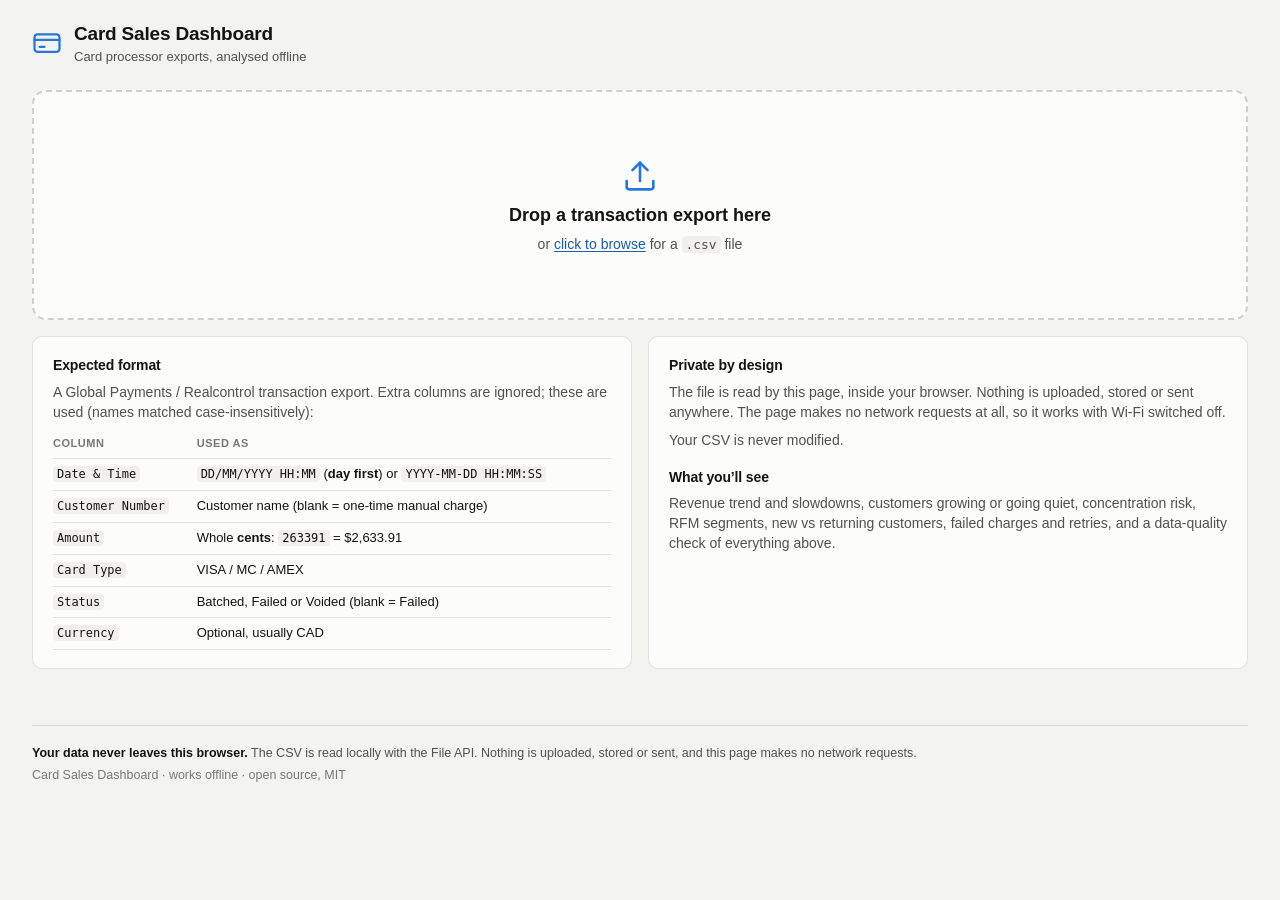
==== dashboard.html @ ac291d05 "Let manual charges join a customer group by cardholder Charges keyed in with no customer name all we" ====
<!doctype html>
<html lang="en">
<head>
<meta charset="utf-8">
<meta name="viewport" content="width=1280">
<meta http-equiv="Content-Security-Policy" content="default-src 'none'; script-src 'unsafe-inline'; style-src 'unsafe-inline'; img-src data: blob:; font-src 'none'; connect-src 'none'; media-src 'none'; object-src 'none'; frame-src 'none'; worker-src 'none'; base-uri 'none'; form-action 'none'">
<title>Card Sales Dashboard</title>
<meta name="description" content="Offline credit card sales dashboard. Drop a transaction export CSV to analyse it locally in your browser.">
<style>
/* styles.css — every colour is a custom property on :root (one place to change).
 * Light by default; dark via prefers-color-scheme; data-theme="light|dark" wins
 * either way (the dashboard forces light while printing). */

:root {
  color-scheme: light;
  --bg: #f3f3f0;
  --surface: #fcfcfb;
  --surface-2: #f1f0ec;
  --text: #141413;
  --text-2: #52514e;
  --muted: #7a7873;
  --border: rgba(11, 11, 11, 0.10);
  --border-strong: rgba(11, 11, 11, 0.18);
  --grid: #e6e5df;
  --axis: #c3c2b7;

  --accent: #2a78d6;          /* the one neutral data colour */
  --accent-soft: #b7d3f6;     /* de-emphasis / partial periods */
  --accent-ink: #1c5cab;
  --series-2: #eb6834;
  --series-3: #1baf7a;
  --series-4: #eda100;
  --neutral-mark: #a8a7a0;    /* aggregate / reference marks */

  --good: #0ca30c;  --good-deep: #0a6e0a;  --good-text: #006300;  --good-bg: #e5f3e5;
  --bad: #d03b3b;   --bad-deep: #a32424;   --bad-text: #b02a2a;   --bad-bg: #fbe9e9;
  --warn: #fab219;  --warn-text: #7d5200;  --warn-bg: #fdf3dc;
  --seg-1: #104281; --seg-2: #2a78d6; --seg-3: #6da7ec; --seg-4: #b7d3f6;

  --radius: 10px;
  --gap: 16px;
  --font: -apple-system, BlinkMacSystemFont, "Segoe UI", Roboto, "Helvetica Neue", Arial, sans-serif;
  --mono: ui-monospace, SFMono-Regular, Menlo, Consolas, monospace;
}

@media (prefers-color-scheme: dark) {
  :root:not([data-theme="light"]) {
    color-scheme: dark;
    --bg: #0f0f0e;
    --surface: #1a1a19;
    --surface-2: #232321;
    --text: #f0efec;
    --text-2: #c3c2b7;
    --muted: #96948d;
    --border: rgba(255, 255, 255, 0.10);
    --border-strong: rgba(255, 255, 255, 0.18);
    --grid: #2c2c2a;
    --axis: #45453f;
    --accent: #3987e5;
    --accent-soft: #23466f;
    --accent-ink: #86b6ef;
    --series-2: #d95926;
    --series-3: #199e70;
    --series-4: #c98500;
    --neutral-mark: #6b6a64;
    --good: #19b319;  --good-deep: #45d145;  --good-text: #4cc94c;  --good-bg: #16301a;
    --bad: #e05252;   --bad-deep: #ff7b7b;   --bad-text: #f08080;   --bad-bg: #3a1c1c;
    --warn: #fab219;  --warn-text: #f5c35a;  --warn-bg: #3a2e12;
    --seg-1: #86b6ef; --seg-2: #3987e5; --seg-3: #256abf; --seg-4: #184f95;
  }
}
:root[data-theme="dark"] {
  color-scheme: dark;
  --bg: #0f0f0e;
  --surface: #1a1a19;
  --surface-2: #232321;
  --text: #f0efec;
  --text-2: #c3c2b7;
  --muted: #96948d;
  --border: rgba(255, 255, 255, 0.10);
  --border-strong: rgba(255, 255, 255, 0.18);
  --grid: #2c2c2a;
  --axis: #45453f;
  --accent: #3987e5;
  --accent-soft: #23466f;
  --accent-ink: #86b6ef;
  --series-2: #d95926;
  --series-3: #199e70;
  --series-4: #c98500;
  --neutral-mark: #6b6a64;
  --good: #19b319;  --good-deep: #45d145;  --good-text: #4cc94c;  --good-bg: #16301a;
  --bad: #e05252;   --bad-deep: #ff7b7b;   --bad-text: #f08080;   --bad-bg: #3a1c1c;
  --warn: #fab219;  --warn-text: #f5c35a;  --warn-bg: #3a2e12;
  --seg-1: #86b6ef; --seg-2: #3987e5; --seg-3: #256abf; --seg-4: #184f95;
}

/* --- Base ------------------------------------------------------------------ */
*, *::before, *::after { box-sizing: border-box; }
html { -webkit-text-size-adjust: 100%; }
body {
  margin: 0;
  background: var(--bg);
  color: var(--text);
  font: 14px/1.45 var(--font);
  font-variant-numeric: tabular-nums;
}
h1, h2, h3 { margin: 0; font-weight: 600; letter-spacing: -0.01em; }
p { margin: 0; }
code { font-family: var(--mono); font-size: 0.92em; background: var(--surface-2); padding: 1px 4px; border-radius: 4px; }
[hidden] { display: none !important; }
button, input, select { font: inherit; color: inherit; }
:focus-visible { outline: 2px solid var(--accent); outline-offset: 2px; }

/* Desktop only: the layout never collapses. Below ~1240px wide the page
 * scrolls sideways instead; wide monitors get more room for the charts. */
#app { min-width: 1240px; max-width: 1760px; margin: 0 auto; padding: 0 32px 32px; }

/* --- Top bar ----------------------------------------------------------------- */
.topbar {
  display: flex; align-items: center; justify-content: space-between; gap: 16px; flex-wrap: wrap;
  padding: 20px 0 16px;
}
.brand { display: flex; align-items: center; gap: 12px; }
.brand-mark { width: 30px; height: 30px; fill: none; stroke: var(--accent); stroke-width: 1.8; stroke-linecap: round; }
.brand h1 { font-size: 19px; }
.brand-sub { color: var(--text-2); font-size: 13px; }
.file-meta { display: flex; align-items: center; gap: 18px; flex-wrap: wrap; }
.file-meta dl { display: flex; gap: 18px; margin: 0; flex-wrap: wrap; }
.file-meta dt { font-size: 11px; text-transform: uppercase; letter-spacing: 0.06em; color: var(--muted); }
.file-meta dd { margin: 0; font-weight: 600; font-size: 13px; max-width: 280px; overflow: hidden; text-overflow: ellipsis; white-space: nowrap; }

.btn {
  appearance: none; border: 1px solid var(--border-strong); background: var(--surface);
  border-radius: 8px; padding: 7px 12px; font-size: 13px; font-weight: 500; cursor: pointer; white-space: nowrap;
}
.btn:hover { background: var(--surface-2); }
.btn.small { padding: 4px 9px; font-size: 12px; }
.btn[aria-pressed="true"] { background: var(--surface-2); border-color: var(--accent); }

/* --- Intro / empty state ----------------------------------------------------- */
.intro { padding: 8px 0 32px; }
.dropzone {
  display: flex; flex-direction: column; align-items: center; justify-content: center; gap: 6px;
  min-height: 230px; border: 2px dashed var(--border-strong); border-radius: 14px;
  background: var(--surface); cursor: pointer; text-align: center; padding: 24px;
  transition: border-color .15s, background .15s;
}
.dropzone:hover, .dropzone:focus-visible, .dropzone.over { border-color: var(--accent); background: var(--surface-2); }
.dropzone input { position: absolute; width: 1px; height: 1px; opacity: 0; pointer-events: none; }
.drop-icon { width: 40px; height: 40px; fill: none; stroke: var(--accent); stroke-width: 1.6; stroke-linecap: round; stroke-linejoin: round; }
.drop-title { font-size: 18px; font-weight: 600; }
.drop-sub { color: var(--text-2); }
.link { color: var(--accent-ink); text-decoration: underline; text-underline-offset: 2px; }
.intro-grid { display: grid; grid-template-columns: 1fr 1fr; gap: var(--gap); margin-top: var(--gap); }
.intro-card { background: var(--surface); border: 1px solid var(--border); border-radius: var(--radius); padding: 18px 20px; }
.intro-card h3 { font-size: 14px; margin: 0 0 6px; }
.intro-card h3:not(:first-child) { margin-top: 16px; }
.intro-card p { color: var(--text-2); margin-bottom: 8px; }
.format-table { width: 100%; border-collapse: collapse; font-size: 13px; }
.format-table th, .format-table td { text-align: left; padding: 6px 8px 6px 0; border-bottom: 1px solid var(--border); vertical-align: top; }
.format-table th { font-size: 11px; text-transform: uppercase; letter-spacing: .05em; color: var(--muted); font-weight: 600; }

.error-card {
  background: var(--bad-bg); border: 1px solid var(--bad); border-left-width: 4px; border-radius: var(--radius);
  padding: 14px 18px; margin-bottom: var(--gap);
}
.error-card h2 { font-size: 15px; color: var(--bad-text); margin-bottom: 4px; }
.error-card h2::before { content: "✕  "; }
.error-msg { font-weight: 600; }
.error-detail { color: var(--text-2); margin-top: 4px; word-break: break-word; }
.error-hint { color: var(--text-2); margin-top: 6px; font-size: 13px; }

.drop-overlay {
  position: fixed; inset: 0; z-index: 50; display: flex; align-items: center; justify-content: center;
  background: color-mix(in srgb, var(--bg) 82%, transparent); backdrop-filter: blur(2px);
}
.drop-overlay > div { border: 2px dashed var(--accent); border-radius: 16px; padding: 48px 64px; font-size: 20px; font-weight: 600; background: var(--surface); }

/* --- Filters ------------------------------------------------------------------- */
.filters {
  position: sticky; top: 0; z-index: 10;
  display: flex; align-items: flex-end; gap: 12px; flex-wrap: wrap;
  padding: 10px 14px; margin: 0 -14px 14px; background: color-mix(in srgb, var(--bg) 92%, transparent);
  backdrop-filter: blur(6px); border-bottom: 1px solid var(--border);
}
.field { display: flex; flex-direction: column; gap: 3px; }
.field label { font-size: 11px; text-transform: uppercase; letter-spacing: .06em; color: var(--muted); font-weight: 600; }
.field select, .field input, .inline-field input {
  border: 1px solid var(--border-strong); background: var(--surface); border-radius: 7px; padding: 6px 8px; font-size: 13px; min-height: 32px;
}
.filters-spacer { flex: 1; }
.print-summary { display: none; }

.notices:empty { display: none; }
.notices { display: grid; gap: 8px; margin-bottom: 14px; }
.notice { display: flex; gap: 10px; align-items: flex-start; padding: 9px 14px; border-radius: 8px; font-size: 13px; border: 1px solid var(--border); background: var(--surface); }
.notice .ico { font-weight: 700; flex: none; }
.notice.warn { background: var(--warn-bg); border-color: color-mix(in srgb, var(--warn) 60%, transparent); }
.notice.warn .ico { color: var(--warn-text); }
.notice.info .ico { color: var(--accent-ink); }

/* --- KPI tiles -------------------------------------------------------------------- */
.kpis { display: grid; grid-template-columns: repeat(4, minmax(0, 1fr)); gap: 12px; margin-bottom: 36px; }
.kpi { background: var(--surface); border: 1px solid var(--border); border-radius: var(--radius); padding: 14px 16px 12px; display: flex; flex-direction: column; gap: 2px; min-width: 0; }
.kpi-label { font-size: 12px; color: var(--text-2); font-weight: 500; }
.kpi-value { font-size: 26px; font-weight: 650; letter-spacing: -0.02em; line-height: 1.2; margin-top: 2px; font-variant-numeric: tabular-nums; }
.kpi.hero .kpi-value { font-size: 30px; }
.kpi-sub { font-size: 12px; color: var(--muted); min-height: 1.45em; white-space: nowrap; overflow: hidden; text-overflow: ellipsis; }
.kpi-delta { margin-top: 6px; font-size: 12px; display: flex; gap: 6px; align-items: baseline; flex-wrap: wrap; }
.kpi-delta .chg { font-weight: 650; padding: 1px 6px; border-radius: 5px; }
.kpi-delta .vs { color: var(--muted); }
.chg.good { color: var(--good-text); background: var(--good-bg); }
.chg.bad { color: var(--bad-text); background: var(--bad-bg); }
.chg.flat, .chg.na { color: var(--text-2); background: var(--surface-2); }

/* --- Sections & cards ---------------------------------------------------------------- */
.section { margin-bottom: 40px; }
.section-title { font-size: 17px; margin-bottom: 12px; display: flex; align-items: center; gap: 10px; }
.section-title::before { content: ""; width: 4px; height: 18px; border-radius: 2px; background: var(--accent); }
.grid { display: grid; grid-template-columns: repeat(2, minmax(0, 1fr)); gap: var(--gap); align-items: start; }
.span-2 { grid-column: 1 / -1; }
.grid > .card.fill { align-self: stretch; }
.stack { display: grid; gap: var(--gap); min-width: 0; }
.card { background: var(--surface); border: 1px solid var(--border); border-radius: var(--radius); padding: 14px 16px 12px; min-width: 0; }
.card-head { display: flex; justify-content: space-between; align-items: flex-start; gap: 12px; margin-bottom: 10px; flex-wrap: wrap; }
.card-head h3 { font-size: 14px; }
.card-sub { color: var(--text-2); font-size: 12.5px; margin-top: 1px; }
.caption { color: var(--text-2); font-size: 12.5px; margin-top: 8px; padding-top: 8px; border-top: 1px solid var(--border); }
.caption:empty { display: none; }
.caption strong { color: var(--text); font-weight: 600; }

.chart-box { position: relative; height: 300px; width: 100%; }
.chart-box.tall { height: 420px; }
.chart-box.short { height: 220px; }
.chart-box canvas { display: block; }
.chart-empty { display: flex; align-items: center; justify-content: center; height: 100%; color: var(--muted); text-align: center; padding: 16px; border: 1px dashed var(--border-strong); border-radius: 8px; font-size: 13px; }

.donut-row { display: grid; grid-template-columns: minmax(0, 1fr) minmax(0, 1fr); gap: 12px; align-items: center; }
.chart-box.donut { height: 230px; }
.donut-legend { display: grid; gap: 10px; }
.legend-row { display: grid; grid-template-columns: 12px 1fr auto; gap: 8px; align-items: center; font-size: 13px; }
.legend-row .sw { width: 12px; height: 12px; border-radius: 3px; }
.legend-row .val { font-weight: 600; text-align: right; }
.legend-row .pct { color: var(--text-2); font-size: 12px; grid-column: 2 / -1; margin-top: -6px; }

.callout { padding: 9px 12px; border-radius: 8px; background: var(--surface-2); font-size: 13px; margin-bottom: 10px; }
.callout.warn { background: var(--warn-bg); }
.callout .flag { font-weight: 700; color: var(--warn-text); }

.inline-field { display: flex; align-items: center; gap: 6px; font-size: 12.5px; color: var(--text-2); }
.inline-field input { width: 64px; }

.filtered-note { padding: 10px 14px; border-radius: 8px; background: var(--surface-2); color: var(--text-2); margin-bottom: 12px; font-size: 13px; }

/* --- Tables ------------------------------------------------------------------------------ */
.table-wrap { overflow-x: auto; }
.table-wrap.scroll { max-height: 420px; overflow-y: auto; }
.table-wrap.scroll.short { max-height: 260px; }
.table-wrap.scroll.mid { max-height: 340px; }
table.data { width: 100%; border-collapse: collapse; font-size: 13px; }
table.data th, table.data td { padding: 6px 10px; border-bottom: 1px solid var(--border); text-align: left; white-space: nowrap; }
table.data th { position: sticky; top: 0; background: var(--surface); font-size: 11px; text-transform: uppercase; letter-spacing: .05em; color: var(--muted); font-weight: 600; z-index: 1; }
table.data th.sortable { cursor: pointer; user-select: none; }
table.data th.sortable:hover { color: var(--text); }
table.data th .arrow { opacity: .8; margin-left: 3px; }
table.data td.num, table.data th.num { text-align: right; }
table.data td.name { white-space: normal; min-width: 140px; font-weight: 500; }
table.data tbody tr:hover { background: var(--surface-2); }
.empty-row { color: var(--muted); padding: 14px 4px; font-size: 13px; }
.empty-row.good::before { content: "✓ "; color: var(--good-text); font-weight: 700; }

.tag { display: inline-block; font-size: 11px; padding: 0 6px; border-radius: 4px; background: var(--surface-2); color: var(--text-2); font-weight: 500; margin-left: 6px; white-space: nowrap; }
.tag.agg { background: var(--warn-bg); color: var(--warn-text); }
.neg { color: var(--bad-text); font-weight: 600; }
.pos { color: var(--good-text); font-weight: 600; }
.seg-dot { display: inline-block; width: 9px; height: 9px; border-radius: 2px; margin-right: 6px; vertical-align: baseline; }

.chips { display: flex; gap: 6px; flex-wrap: wrap; }
.chip { border: 1px solid var(--border-strong); background: var(--surface); border-radius: 999px; padding: 3px 10px; font-size: 12px; cursor: pointer; }
.chip[aria-pressed="true"] { border-color: var(--accent); background: var(--surface-2); font-weight: 600; }

.stat-grid { display: grid; grid-template-columns: repeat(2, minmax(0, 1fr)); gap: 10px 16px; }
.stat-grid.wide { grid-template-columns: repeat(3, minmax(0, 1fr)); }
.stat .k { font-size: 12px; color: var(--text-2); }
.stat .v { font-size: 20px; font-weight: 650; }
.stat .s { font-size: 12px; color: var(--muted); }

/* --- Customer groups dialog ------------------------------------------------------------------------ */
.badge { display: inline-block; margin-left: 6px; padding: 0 6px; border-radius: 999px; font-size: 11px; font-weight: 700; background: var(--accent); color: #fff; }
.badge.warn { background: var(--warn); color: #0b0b0b; }
.btn.primary { background: var(--accent); border-color: var(--accent); color: #fff; }
.btn.primary:hover { background: var(--accent-ink); }
.btn.danger { color: var(--bad-text); }
.visually-hidden { position: absolute; width: 1px; height: 1px; opacity: 0; pointer-events: none; }
.dialog { width: min(1040px, 92vw); max-height: 88vh; padding: 0; border: 1px solid var(--border-strong); border-radius: 14px; background: var(--surface); color: var(--text); box-shadow: 0 24px 64px rgba(0, 0, 0, .35); }
.dialog[open] { display: flex; flex-direction: column; }
.dialog::backdrop { background: rgba(0, 0, 0, .5); }
.dialog-head { display: flex; justify-content: space-between; gap: 24px; align-items: flex-start; padding: 18px 22px 14px; border-bottom: 1px solid var(--border); }
.dialog-head h2 { font-size: 17px; margin-bottom: 4px; }
.dialog-head .card-sub { max-width: 760px; }
.dialog-body { overflow-y: auto; padding: 6px 22px 18px; display: grid; gap: 6px; }
.dialog-foot { display: flex; align-items: center; gap: 10px; padding: 12px 22px; border-top: 1px solid var(--border); flex-wrap: wrap; }
.dialog-note { color: var(--text-2); font-size: 12.5px; margin-left: auto; }
.grp-section h3 { font-size: 13px; text-transform: uppercase; letter-spacing: .05em; color: var(--muted); margin: 14px 0 8px; display: flex; align-items: center; gap: 10px; }
.grp-section h3 .btn { text-transform: none; letter-spacing: 0; }
.grp-card { border: 1px solid var(--border); border-radius: 10px; padding: 12px 14px; margin-bottom: 10px; background: var(--bg); }
.grp-card.suggested { border-color: color-mix(in srgb, var(--accent) 45%, transparent); }
.grp-row { display: flex; align-items: center; gap: 10px; flex-wrap: wrap; }
.grp-row input[type=text], .grp-row input[type=search] { border: 1px solid var(--border-strong); background: var(--surface); border-radius: 7px; padding: 6px 9px; font-size: 13px; min-width: 260px; font-weight: 600; }
.grp-row .spacer { flex: 1; }
.grp-members { display: grid; gap: 4px; margin: 10px 0 4px; }
.grp-member { display: grid; grid-template-columns: minmax(180px, 1.3fr) 110px minmax(150px, 1fr) minmax(140px, 1fr) 28px; gap: 10px; align-items: center; font-size: 12.5px; padding: 4px 6px; border-radius: 6px; }
.grp-member:hover { background: var(--surface-2); }
.grp-member .nm { font-weight: 600; }
.grp-member .num { text-align: right; }
.grp-member .mut { color: var(--text-2); }
.grp-member .x { border: 0; background: none; color: var(--muted); cursor: pointer; font-size: 15px; padding: 0; }
.grp-member .x:hover { color: var(--bad-text); }
.grp-reasons { margin: 6px 0 0; padding-left: 18px; color: var(--text-2); font-size: 12px; }
.grp-empty { color: var(--muted); font-size: 13px; padding: 2px 0 6px; }
.grp-pick { max-height: 300px; overflow-y: auto; border: 1px solid var(--border); border-radius: 10px; margin-top: 8px; }
.grp-pick label { display: grid; grid-template-columns: 22px minmax(200px, 1.4fr) 110px minmax(140px, 1fr) minmax(140px, 1fr); gap: 8px; align-items: center; padding: 5px 10px; font-size: 12.5px; border-bottom: 1px solid var(--border); cursor: pointer; }
.grp-pick label:hover { background: var(--surface-2); }
.grp-pick .num { text-align: right; }
.grp-pick .mut { color: var(--text-2); }
.tag.grp { background: color-mix(in srgb, var(--accent) 16%, transparent); color: var(--accent-ink); cursor: help; }

/* --- Data quality --------------------------------------------------------------------------- */
.dq { background: var(--surface); border: 1px solid var(--border); border-radius: var(--radius); padding: 0 16px; }
.dq summary { display: flex; align-items: center; gap: 14px; cursor: pointer; padding: 14px 0; list-style: none; flex-wrap: wrap; }
.dq summary::-webkit-details-marker { display: none; }
.dq summary .section-title { margin: 0; }
.dq summary::after { content: "Show ▾"; margin-left: auto; font-size: 12px; color: var(--text-2); }
.dq[open] summary::after { content: "Hide ▴"; }
.dq-summary { color: var(--text-2); font-size: 13px; }
.dq-body { padding: 4px 0 16px; display: grid; gap: 14px; }
.dq-table td:first-child { width: 36px; text-align: center; }
.dq-status { font-weight: 700; }
.dq-status.ok { color: var(--good-text); }
.dq-status.warn { color: var(--warn-text); }
.dq-status.info { color: var(--accent-ink); }
.dq h4 { margin: 6px 0 6px; font-size: 13px; }
.dq-note { color: var(--text-2); font-size: 12.5px; white-space: normal; }

/* --- Footer ------------------------------------------------------------------------------------ */
.footer { margin-top: 24px; padding: 18px 0 8px; border-top: 1px solid var(--border); color: var(--text-2); font-size: 12.5px; display: grid; gap: 4px; }
.footer strong { color: var(--text); }
.footer::before { content: "🔒"; display: none; }
.footer-meta { color: var(--muted); }

/* --- Wide desktop monitors ------------------------------------------------------------------------ */
@media (min-width: 1700px) {
  body:not(.printing) .kpis { grid-template-columns: repeat(8, minmax(0, 1fr)); }
  body:not(.printing) .kpi { padding: 12px 14px 10px; }
  body:not(.printing) .kpi-value, body:not(.printing) .kpi.hero .kpi-value { font-size: 24px; }
  body:not(.printing) .kpi-sub { white-space: normal; min-height: 2.9em; line-height: 1.45; }
  body:not(.printing) .chart-box { height: 320px; }
  body:not(.printing) .chart-box.tall { height: 460px; }
  body:not(.printing) .chart-box.short { height: 240px; }
  body:not(.printing) .chart-box.donut { height: 250px; }
}

/* --- Print ----------------------------------------------------------------------------------------
 * The app also toggles `.printing` + data-theme="light" around window.print()
 * so the canvases are redrawn in light colours at the print width. */
@media print {
  @page { size: A4 portrait; margin: 12mm; }
  :root { --bg: #ffffff; --surface: #ffffff; }
  body { background: #fff; font-size: 11px; }
  #app { min-width: 0; max-width: none; padding: 0; }
  .topbar { padding-top: 0; }
  .btn, .filters, .intro, .drop-overlay, #slopesToggle, #cadenceToggle, .chips, .inline-field input { display: none !important; }
  .print-summary { display: block; color: var(--text-2); margin: 0 0 10px; font-size: 11px; }
  .kpis { grid-template-columns: repeat(4, minmax(0, 1fr)); gap: 6px; margin-bottom: 16px; }
  .kpi { padding: 8px 10px; }
  .kpi-value { font-size: 18px; }
  .kpi.hero .kpi-value { font-size: 18px; }
  .grid { grid-template-columns: minmax(0, 1fr); gap: 10px; }
  .span-2 { grid-column: auto; }
  .card, .kpi, .dq, .notice { break-inside: avoid; page-break-inside: avoid; border-color: #d4d3cc; }
  .section { margin-bottom: 14px; }
  .section-title { break-after: avoid; }
  .table-wrap.scroll, .table-wrap.scroll.mid, .table-wrap.scroll.short { max-height: none; overflow: visible; }
  table.data th { position: static; }
  table.data tr { break-inside: avoid; }
  .chart-box, .chart-box.tall, .chart-box.short, .chart-box.donut { height: auto !important; }
  .chart-box canvas { display: none !important; }
  .print-img { display: block; width: 100%; height: auto; }
  .donut-row { grid-template-columns: minmax(0, 1fr) minmax(0, 1fr); }
  .chart-box.donut .print-img { max-width: 240px; margin: 0 auto; }
  .dq:not([open]) { display: none; }
  /* Long lists are capped on paper; the note says so. */
  .table-wrap tbody tr:nth-child(n+16) { display: none; }
  .table-wrap [data-many]::after { content: "First 15 of " attr(data-many) " rows shown in print. Open the dashboard for the full list."; display: block; color: var(--muted); font-size: 10px; padding: 4px 2px 0; }
  .dq .table-wrap tbody tr:nth-child(n+16) { display: table-row; }
  .footer { break-inside: avoid; }
}
body.printing #app { min-width: 0; max-width: 700px; padding: 0 24px; }
@media screen { .print-img { display: none; } }
body.printing .grid { grid-template-columns: minmax(0, 1fr); }
body.printing .span-2 { grid-column: auto; }
</style>
</head>
<body>
<div id="app" data-state="empty">

  <header class="topbar">
    <div class="brand">
      <svg class="brand-mark" viewBox="0 0 24 24" aria-hidden="true"><rect x="2" y="5" width="20" height="14" rx="2.5"/><path d="M2 9.5h20"/><path d="M6 15h4"/></svg>
      <div>
        <h1>Card Sales Dashboard</h1>
        <p class="brand-sub">Card processor exports, analysed offline</p>
      </div>
    </div>
    <div class="file-meta" id="fileMeta" hidden>
      <dl>
        <div><dt>File</dt><dd id="metaFile"></dd></div>
        <div><dt>Data range</dt><dd id="metaRange"></dd></div>
        <div><dt>Rows</dt><dd id="metaRows"></dd></div>
        <div><dt>Currency</dt><dd id="metaCurrency"></dd></div>
      </dl>
      <button type="button" class="btn" id="loadAnother">Load another file</button>
    </div>
  </header>

  <!-- Empty / error state ---------------------------------------------------->
  <section class="intro" id="intro">
    <div class="error-card" id="errorCard" role="alert" hidden>
      <h2>That file couldn’t be read</h2>
      <p class="error-msg" id="errorMsg"></p>
      <p class="error-detail" id="errorDetail"></p>
      <p class="error-hint">Nothing was changed. Check the format below, then drop the file again.</p>
    </div>

    <label class="dropzone" id="dropzone" for="fileInput" tabindex="0">
      <input type="file" id="fileInput" accept=".csv,text/csv,text/plain">
      <svg viewBox="0 0 24 24" class="drop-icon" aria-hidden="true"><path d="M12 15V4"/><path d="m7.5 8.5 4.5-4.5 4.5 4.5"/><path d="M4 15v3.5A1.5 1.5 0 0 0 5.5 20h13a1.5 1.5 0 0 0 1.5-1.5V15"/></svg>
      <span class="drop-title">Drop a transaction export here</span>
      <span class="drop-sub">or <span class="link">click to browse</span> for a <code>.csv</code> file</span>
    </label>

    <div class="intro-grid">
      <div class="intro-card">
        <h3>Expected format</h3>
        <p>A Global Payments / Realcontrol transaction export. Extra columns are ignored; these are used (names matched case-insensitively):</p>
        <table class="format-table">
          <thead><tr><th>Column</th><th>Used as</th></tr></thead>
          <tbody>
            <tr><td><code>Date &amp; Time</code></td><td><code>DD/MM/YYYY HH:MM</code> (<strong>day first</strong>) or <code>YYYY-MM-DD HH:MM:SS</code></td></tr>
            <tr><td><code>Customer Number</code></td><td>Customer name (blank = one-time manual charge)</td></tr>
            <tr><td><code>Amount</code></td><td>Whole <strong>cents</strong>: <code>263391</code> = $2,633.91</td></tr>
            <tr><td><code>Card Type</code></td><td>VISA / MC / AMEX</td></tr>
            <tr><td><code>Status</code></td><td>Batched, Failed or Voided (blank = Failed)</td></tr>
            <tr><td><code>Currency</code></td><td>Optional, usually CAD</td></tr>
          </tbody>
        </table>
      </div>
      <div class="intro-card">
        <h3>Private by design</h3>
        <p>The file is read by this page, inside your browser. Nothing is uploaded, stored or sent anywhere. The page makes no network requests at all, so it works with Wi-Fi switched off.</p>
        <p>Your CSV is never modified.</p>
        <h3>What you’ll see</h3>
        <p>Revenue trend and slowdowns, customers growing or going quiet, concentration risk, RFM segments, new vs returning customers, failed charges and retries, and a data-quality check of everything above.</p>
      </div>
    </div>
  </section>

  <!-- Dashboard ------------------------------------------------------------------>
  <main id="dashboard" hidden>

    <div class="filters" id="filters" role="group" aria-label="Filters">
      <div class="field">
        <label for="preset">Period</label>
        <select id="preset">
          <option value="all">Full export</option>
          <option value="3">Last 3 months</option>
          <option value="6">Last 6 months</option>
          <option value="12">Last 12 months</option>
          <option value="ytd">Year to date</option>
          <option value="custom">Custom</option>
        </select>
      </div>
      <div class="field">
        <label for="fromDate">From</label>
        <input type="date" id="fromDate">
      </div>
      <div class="field">
        <label for="toDate">To</label>
        <input type="date" id="toDate">
      </div>
      <div class="field">
        <label for="bucket">Group by</label>
        <select id="bucket">
          <option value="auto">Auto</option>
          <option value="day">Day</option>
          <option value="week">Week</option>
          <option value="month">Month</option>
          <option value="quarter">Quarter</option>
        </select>
      </div>
      <div class="field">
        <label for="statusFilter">Status</label>
        <select id="statusFilter">
          <option value="all">All attempts</option>
          <option value="success">Successful only</option>
        </select>
      </div>
      <div class="filters-spacer"></div>
      <button type="button" class="btn" id="groupsBtn" aria-haspopup="dialog">Customer groups<span class="badge" id="groupsBadge" hidden></span></button>
      <button type="button" class="btn" id="printBtn">Print / PDF</button>
    </div>
    <p class="print-summary" id="printSummary"></p>

    <div class="notices" id="notices"></div>

    <section class="kpis" id="kpis" aria-label="Key figures"></section>

    <!-- C. Revenue over time -->
    <section class="section" aria-labelledby="h-rev">
      <h2 id="h-rev" class="section-title">Revenue over time</h2>
      <div class="grid">
        <article class="card span-2" data-chart="revenue">
          <header class="card-head">
            <div><h3 id="t-revenue">Revenue per period</h3><p class="card-sub" id="s-revenue"></p></div>
          </header>
          <div class="chart-box tall"><canvas id="c-revenue" role="img"></canvas></div>
          <p class="caption" id="cap-revenue"></p>
        </article>
        <article class="card span-2" data-chart="pop">
          <header class="card-head">
            <div><h3 id="t-pop">Change vs previous period</h3><p class="card-sub">Percent change in revenue from one period to the next</p></div>
          </header>
          <div class="chart-box short"><canvas id="c-pop" role="img"></canvas></div>
          <p class="caption" id="cap-pop"></p>
        </article>
      </div>
    </section>

    <!-- D. Momentum -->
    <section class="section" aria-labelledby="h-mom">
      <h2 id="h-mom" class="section-title">Momentum &amp; slowdown</h2>
      <div class="grid">
        <article class="card fill" data-chart="slopes">
          <header class="card-head">
            <div><h3>Customer trend</h3><p class="card-sub" id="s-slopes"></p></div>
            <button type="button" class="btn small" id="slopesToggle" aria-pressed="false">Show all</button>
          </header>
          <div class="chart-box" id="box-slopes"><canvas id="c-slopes" role="img"></canvas></div>
          <p class="caption" id="cap-slopes"></p>
        </article>
        <div class="stack">
          <article class="card">
            <header class="card-head">
              <div><h3>Needs attention</h3><p class="card-sub" id="s-attention"></p></div>
              <div class="inline-field">
                <label for="threshold">Drop of at least</label>
                <input type="number" id="threshold" min="5" max="95" step="5" value="25" inputmode="numeric">
                <span>%</span>
              </div>
            </header>
            <div class="table-wrap scroll mid" id="tbl-attention"></div>
            <p class="caption" id="cap-attention"></p>
          </article>
          <article class="card">
            <header class="card-head">
              <div><h3>Gone quiet</h3><p class="card-sub" id="s-quiet"></p></div>
            </header>
            <div class="table-wrap scroll mid" id="tbl-quiet"></div>
            <p class="caption" id="cap-quiet"></p>
          </article>
        </div>
      </div>
    </section>

    <!-- E. Customers -->
    <section class="section" aria-labelledby="h-cust">
      <h2 id="h-cust" class="section-title">Customers</h2>
      <div class="grid">
        <article class="card" data-chart="top15">
          <header class="card-head"><div><h3>Top 15 customers by revenue</h3><p class="card-sub">Gross revenue from successful charges</p></div></header>
          <div class="chart-box" id="box-top15"><canvas id="c-top15" role="img"></canvas></div>
          <p class="caption" id="cap-top15"></p>
        </article>
        <article class="card" data-chart="pareto">
          <header class="card-head"><div><h3>Revenue concentration</h3><p class="card-sub">Cumulative share of revenue as customers are added, biggest first</p></div></header>
          <div class="callout" id="concCallout"></div>
          <div class="chart-box"><canvas id="c-pareto" role="img"></canvas></div>
          <p class="caption" id="cap-pareto"></p>
        </article>
        <article class="card" data-chart="perActive">
          <header class="card-head"><div><h3 id="t-perActive">Average revenue per active month</h3><p class="card-sub" id="s-perActive"></p></div></header>
          <div class="chart-box" id="box-perActive"><canvas id="c-perActive" role="img"></canvas></div>
          <p class="caption" id="cap-perActive"></p>
        </article>
        <article class="card" data-chart="cadence">
          <header class="card-head">
            <div><h3>Payment cadence</h3><p class="card-sub" id="s-cadence"></p></div>
            <button type="button" class="btn small" id="cadenceToggle" aria-pressed="false">Show all</button>
          </header>
          <div class="chart-box" id="box-cadence"><canvas id="c-cadence" role="img"></canvas></div>
          <p class="caption" id="cap-cadence"></p>
        </article>
        <article class="card span-2">
          <header class="card-head"><div><h3>Overdue against their own rhythm</h3><p class="card-sub">Customers whose time since their last charge is at least twice their usual gap (and at least 7 days)</p></div></header>
          <div class="table-wrap scroll mid" id="tbl-drifting"></div>
        </article>
      </div>
    </section>

    <!-- F. RFM -->
    <section class="section" aria-labelledby="h-rfm">
      <h2 id="h-rfm" class="section-title">Customer segments (RFM)</h2>
      <div class="grid">
        <article class="card" data-chart="rfmCount">
          <header class="card-head"><div><h3>Customers per segment</h3><p class="card-sub">Click a bar to list its customers</p></div></header>
          <div class="chart-box"><canvas id="c-rfmCount" role="img"></canvas></div>
          <p class="caption" id="cap-rfmCount"></p>
        </article>
        <article class="card" data-chart="rfmRevenue">
          <header class="card-head"><div><h3>Revenue per segment</h3><p class="card-sub">Click a bar to list its customers</p></div></header>
          <div class="chart-box"><canvas id="c-rfmRevenue" role="img"></canvas></div>
          <p class="caption" id="cap-rfmRevenue"></p>
        </article>
        <article class="card span-2">
          <header class="card-head">
            <div><h3 id="t-rfmTable">All segmented customers</h3><p class="card-sub">R = days since last successful charge, F = number of successful charges, M = gross revenue. Each is scored 1–4 by quartile (4 = best) and summed.</p></div>
            <div class="chips" id="rfmChips" role="group" aria-label="Filter by segment"></div>
          </header>
          <div class="table-wrap scroll" id="tbl-rfm"></div>
        </article>
      </div>
    </section>

    <!-- G. Acquisition -->
    <section class="section" aria-labelledby="h-acq">
      <h2 id="h-acq" class="section-title">Acquisition</h2>
      <div class="grid">
        <article class="card span-2" data-chart="acq">
          <header class="card-head"><div><h3>New vs returning customers</h3><p class="card-sub">Customers with a successful charge in each period, and the running total of unique customers</p></div></header>
          <div class="chart-box"><canvas id="c-acq" role="img"></canvas></div>
          <p class="caption" id="cap-acq"></p>
        </article>
      </div>
    </section>

    <!-- H. Risk & operations -->
    <section class="section" aria-labelledby="h-risk">
      <h2 id="h-risk" class="section-title">Risk &amp; operations</h2>
      <div class="filtered-note" id="riskFilteredNote" hidden>Failed and voided charges are hidden because the status filter is set to <strong>Successful only</strong>. Card mix still shows successful charges.</div>
      <div class="grid">
        <article class="card" data-chart="failCust" data-needs-failures>
          <header class="card-head"><div><h3>Failure rate by customer</h3><p class="card-sub" id="s-failCust"></p></div></header>
          <div class="chart-box" id="box-failCust"><canvas id="c-failCust" role="img"></canvas></div>
          <p class="caption" id="cap-failCust"></p>
        </article>
        <div class="stack">
          <article class="card" data-chart="cardMix">
            <header class="card-head"><div><h3>Card type mix</h3><p class="card-sub">Share of gross revenue by card network</p></div></header>
            <div class="donut-row">
              <div class="chart-box donut"><canvas id="c-cardMix" role="img"></canvas></div>
              <div class="donut-legend" id="cardLegend"></div>
            </div>
            <p class="caption" id="cap-cardMix"></p>
          </article>
          <article class="card" data-chart="cardFail" data-needs-failures>
            <header class="card-head"><div><h3>Failure rate by card type</h3><p class="card-sub">Failed attempts ÷ all attempts, per network</p></div></header>
            <div class="chart-box short"><canvas id="c-cardFail" role="img"></canvas></div>
            <p class="caption" id="cap-cardFail"></p>
          </article>
        </div>
        <article class="card" data-chart="reasons" data-needs-failures>
          <header class="card-head"><div><h3>Why charges failed</h3><p class="card-sub">Decline message recorded by the processor</p></div></header>
          <div class="chart-box short" id="box-reasons"><canvas id="c-reasons" role="img"></canvas></div>
          <p class="caption" id="cap-reasons"></p>
        </article>
        <article class="card" data-needs-failures>
          <header class="card-head"><div><h3>Voided transactions</h3><p class="card-sub" id="s-voids"></p></div></header>
          <div class="table-wrap scroll short" id="tbl-voids"></div>
        </article>
        <article class="card span-2" data-needs-failures>
          <header class="card-head"><div><h3>Retry chains</h3><p class="card-sub">A failed charge re-attempted later for the same customer, amount and card type</p></div></header>
          <div class="stat-grid wide" id="retryStats"></div>
          <p class="caption" id="cap-retry"></p>
        </article>
      </div>
    </section>

    <!-- I. Data quality -->
    <section class="section" aria-labelledby="h-dq">
      <details class="dq" id="dq">
        <summary><h2 id="h-dq" class="section-title">Data quality</h2><span class="dq-summary" id="dqSummary"></span></summary>
        <div class="dq-body" id="dqBody"></div>
      </details>
    </section>
  </main>

  <footer class="footer">
    <p><strong>Your data never leaves this browser.</strong> The CSV is read locally with the File API. Nothing is uploaded, stored or sent, and this page makes no network requests.</p>
    <p class="footer-meta" id="footerMeta">Card Sales Dashboard · works offline · open source, MIT</p>
  </footer>
</div>

<div class="drop-overlay" id="dropOverlay" hidden><div>Drop the CSV to analyse it</div></div>

<!-- Customer groups: combine names that are one customer on several cards -->
<dialog class="dialog" id="groupsDialog" aria-labelledby="groupsTitle">
  <div class="dialog-head">
    <div>
      <h2 id="groupsTitle">Customer groups</h2>
      <p class="card-sub">The processor saves each card on file under its own customer name, so one customer can appear several times (for example “Fig Deli”, “Fig Deli OTO” and “Fig Deli 4242”). Group those names and the whole dashboard treats them as one customer. Manual charges with no customer name can be added too, by their cardholder. Groups are kept in this browser and applied to every export you open.</p>
    </div>
    <button type="button" class="btn primary" id="groupsClose">Done</button>
  </div>
  <div class="dialog-body">
    <section class="grp-section" id="grpSuggested"></section>
    <section class="grp-section" id="grpActive"></section>
    <section class="grp-section" id="grpManual"></section>
  </div>
  <div class="dialog-foot">
    <button type="button" class="btn" id="grpSave">Save groups file…</button>
    <label class="btn" for="grpLoadInput" tabindex="0">Load groups file…</label>
    <input type="file" id="grpLoadInput" class="visually-hidden" accept=".csv,text/csv">
    <button type="button" class="btn danger" id="grpClear">Remove all groups</button>
    <span class="dialog-note" id="grpNote" role="status"></span>
  </div>
</dialog>

<script>
/*!
 * Chart.js v4.4.7
 * https://www.chartjs.org
 * (c) 2024 Chart.js Contributors
 * Released under the MIT License
 */
!function(t,e){"object"==typeof exports&&"undefined"!=typeof module?module.exports=e():"function"==typeof define&&define.amd?define(e):(t="undefined"!=typeof globalThis?globalThis:t||self).Chart=e()}(this,(function(){"use strict";var t=Object.freeze({__proto__:null,get Colors(){return Go},get Decimation(){return Qo},get Filler(){return ma},get Legend(){return ya},get SubTitle(){return ka},get Title(){return Ma},get Tooltip(){return Ba}});function e(){}const i=(()=>{let t=0;return()=>t++})();function s(t){return null==t}function n(t){if(Array.isArray&&Array.isArray(t))return!0;const e=Object.prototype.toString.call(t);return"[object"===e.slice(0,7)&&"Array]"===e.slice(-6)}function o(t){return null!==t&&"[object Object]"===Object.prototype.toString.call(t)}function a(t){return("number"==typeof t||t instanceof Number)&&isFinite(+t)}function r(t,e){return a(t)?t:e}function l(t,e){return void 0===t?e:t}const h=(t,e)=>"string"==typeof t&&t.endsWith("%")?parseFloat(t)/100:+t/e,c=(t,e)=>"string"==typeof t&&t.endsWith("%")?parseFloat(t)/100*e:+t;function d(t,e,i){if(t&&"function"==typeof t.call)return t.apply(i,e)}function u(t,e,i,s){let a,r,l;if(n(t))if(r=t.length,s)for(a=r-1;a>=0;a--)e.call(i,t[a],a);else for(a=0;a<r;a++)e.call(i,t[a],a);else if(o(t))for(l=Object.keys(t),r=l.length,a=0;a<r;a++)e.call(i,t[l[a]],l[a])}function f(t,e){let i,s,n,o;if(!t||!e||t.length!==e.length)return!1;for(i=0,s=t.length;i<s;++i)if(n=t[i],o=e[i],n.datasetIndex!==o.datasetIndex||n.index!==o.index)return!1;return!0}function g(t){if(n(t))return t.map(g);if(o(t)){const e=Object.create(null),i=Object.keys(t),s=i.length;let n=0;for(;n<s;++n)e[i[n]]=g(t[i[n]]);return e}return t}function p(t){return-1===["__proto__","prototype","constructor"].indexOf(t)}function m(t,e,i,s){if(!p(t))return;const n=e[t],a=i[t];o(n)&&o(a)?b(n,a,s):e[t]=g(a)}function b(t,e,i){const s=n(e)?e:[e],a=s.length;if(!o(t))return t;const r=(i=i||{}).merger||m;let l;for(let e=0;e<a;++e){if(l=s[e],!o(l))continue;const n=Object.keys(l);for(let e=0,s=n.length;e<s;++e)r(n[e],t,l,i)}return t}function x(t,e){return b(t,e,{merger:_})}function _(t,e,i){if(!p(t))return;const s=e[t],n=i[t];o(s)&&o(n)?x(s,n):Object.prototype.hasOwnProperty.call(e,t)||(e[t]=g(n))}const y={"":t=>t,x:t=>t.x,y:t=>t.y};function v(t){const e=t.split("."),i=[];let s="";for(const t of e)s+=t,s.endsWith("\\")?s=s.slice(0,-1)+".":(i.push(s),s="");return i}function M(t,e){const i=y[e]||(y[e]=function(t){const e=v(t);return t=>{for(const i of e){if(""===i)break;t=t&&t[i]}return t}}(e));return i(t)}function w(t){return t.charAt(0).toUpperCase()+t.slice(1)}const k=t=>void 0!==t,S=t=>"function"==typeof t,P=(t,e)=>{if(t.size!==e.size)return!1;for(const i of t)if(!e.has(i))return!1;return!0};function D(t){return"mouseup"===t.type||"click"===t.type||"contextmenu"===t.type}const C=Math.PI,O=2*C,A=O+C,T=Number.POSITIVE_INFINITY,L=C/180,E=C/2,R=C/4,I=2*C/3,z=Math.log10,F=Math.sign;function V(t,e,i){return Math.abs(t-e)<i}function B(t){const e=Math.round(t);t=V(t,e,t/1e3)?e:t;const i=Math.pow(10,Math.floor(z(t))),s=t/i;return(s<=1?1:s<=2?2:s<=5?5:10)*i}function W(t){const e=[],i=Math.sqrt(t);let s;for(s=1;s<i;s++)t%s==0&&(e.push(s),e.push(t/s));return i===(0|i)&&e.push(i),e.sort(((t,e)=>t-e)).pop(),e}function N(t){return!isNaN(parseFloat(t))&&isFinite(t)}function H(t,e){const i=Math.round(t);return i-e<=t&&i+e>=t}function j(t,e,i){let s,n,o;for(s=0,n=t.length;s<n;s++)o=t[s][i],isNaN(o)||(e.min=Math.min(e.min,o),e.max=Math.max(e.max,o))}function $(t){return t*(C/180)}function Y(t){return t*(180/C)}function U(t){if(!a(t))return;let e=1,i=0;for(;Math.round(t*e)/e!==t;)e*=10,i++;return i}function X(t,e){const i=e.x-t.x,s=e.y-t.y,n=Math.sqrt(i*i+s*s);let o=Math.atan2(s,i);return o<-.5*C&&(o+=O),{angle:o,distance:n}}function q(t,e){return Math.sqrt(Math.pow(e.x-t.x,2)+Math.pow(e.y-t.y,2))}function K(t,e){return(t-e+A)%O-C}function G(t){return(t%O+O)%O}function Z(t,e,i,s){const n=G(t),o=G(e),a=G(i),r=G(o-n),l=G(a-n),h=G(n-o),c=G(n-a);return n===o||n===a||s&&o===a||r>l&&h<c}function J(t,e,i){return Math.max(e,Math.min(i,t))}function Q(t){return J(t,-32768,32767)}function tt(t,e,i,s=1e-6){return t>=Math.min(e,i)-s&&t<=Math.max(e,i)+s}function et(t,e,i){i=i||(i=>t[i]<e);let s,n=t.length-1,o=0;for(;n-o>1;)s=o+n>>1,i(s)?o=s:n=s;return{lo:o,hi:n}}const it=(t,e,i,s)=>et(t,i,s?s=>{const n=t[s][e];return n<i||n===i&&t[s+1][e]===i}:s=>t[s][e]<i),st=(t,e,i)=>et(t,i,(s=>t[s][e]>=i));function nt(t,e,i){let s=0,n=t.length;for(;s<n&&t[s]<e;)s++;for(;n>s&&t[n-1]>i;)n--;return s>0||n<t.length?t.slice(s,n):t}const ot=["push","pop","shift","splice","unshift"];function at(t,e){t._chartjs?t._chartjs.listeners.push(e):(Object.defineProperty(t,"_chartjs",{configurable:!0,enumerable:!1,value:{listeners:[e]}}),ot.forEach((e=>{const i="_onData"+w(e),s=t[e];Object.defineProperty(t,e,{configurable:!0,enumerable:!1,value(...e){const n=s.apply(this,e);return t._chartjs.listeners.forEach((t=>{"function"==typeof t[i]&&t[i](...e)})),n}})})))}function rt(t,e){const i=t._chartjs;if(!i)return;const s=i.listeners,n=s.indexOf(e);-1!==n&&s.splice(n,1),s.length>0||(ot.forEach((e=>{delete t[e]})),delete t._chartjs)}function lt(t){const e=new Set(t);return e.size===t.length?t:Array.from(e)}const ht="undefined"==typeof window?function(t){return t()}:window.requestAnimationFrame;function ct(t,e){let i=[],s=!1;return function(...n){i=n,s||(s=!0,ht.call(window,(()=>{s=!1,t.apply(e,i)})))}}function dt(t,e){let i;return function(...s){return e?(clearTimeout(i),i=setTimeout(t,e,s)):t.apply(this,s),e}}const ut=t=>"start"===t?"left":"end"===t?"right":"center",ft=(t,e,i)=>"start"===t?e:"end"===t?i:(e+i)/2,gt=(t,e,i,s)=>t===(s?"left":"right")?i:"center"===t?(e+i)/2:e;function pt(t,e,i){const s=e.length;let n=0,o=s;if(t._sorted){const{iScale:a,_parsed:r}=t,l=a.axis,{min:h,max:c,minDefined:d,maxDefined:u}=a.getUserBounds();d&&(n=J(Math.min(it(r,l,h).lo,i?s:it(e,l,a.getPixelForValue(h)).lo),0,s-1)),o=u?J(Math.max(it(r,a.axis,c,!0).hi+1,i?0:it(e,l,a.getPixelForValue(c),!0).hi+1),n,s)-n:s-n}return{start:n,count:o}}function mt(t){const{xScale:e,yScale:i,_scaleRanges:s}=t,n={xmin:e.min,xmax:e.max,ymin:i.min,ymax:i.max};if(!s)return t._scaleRanges=n,!0;const o=s.xmin!==e.min||s.xmax!==e.max||s.ymin!==i.min||s.ymax!==i.max;return Object.assign(s,n),o}class bt{constructor(){this._request=null,this._charts=new Map,this._running=!1,this._lastDate=void 0}_notify(t,e,i,s){const n=e.listeners[s],o=e.duration;n.forEach((s=>s({chart:t,initial:e.initial,numSteps:o,currentStep:Math.min(i-e.start,o)})))}_refresh(){this._request||(this._running=!0,this._request=ht.call(window,(()=>{this._update(),this._request=null,this._running&&this._refresh()})))}_update(t=Date.now()){let e=0;this._charts.forEach(((i,s)=>{if(!i.running||!i.items.length)return;const n=i.items;let o,a=n.length-1,r=!1;for(;a>=0;--a)o=n[a],o._active?(o._total>i.duration&&(i.duration=o._total),o.tick(t),r=!0):(n[a]=n[n.length-1],n.pop());r&&(s.draw(),this._notify(s,i,t,"progress")),n.length||(i.running=!1,this._notify(s,i,t,"complete"),i.initial=!1),e+=n.length})),this._lastDate=t,0===e&&(this._running=!1)}_getAnims(t){const e=this._charts;let i=e.get(t);return i||(i={running:!1,initial:!0,items:[],listeners:{complete:[],progress:[]}},e.set(t,i)),i}listen(t,e,i){this._getAnims(t).listeners[e].push(i)}add(t,e){e&&e.length&&this._getAnims(t).items.push(...e)}has(t){return this._getAnims(t).items.length>0}start(t){const e=this._charts.get(t);e&&(e.running=!0,e.start=Date.now(),e.duration=e.items.reduce(((t,e)=>Math.max(t,e._duration)),0),this._refresh())}running(t){if(!this._running)return!1;const e=this._charts.get(t);return!!(e&&e.running&&e.items.length)}stop(t){const e=this._charts.get(t);if(!e||!e.items.length)return;const i=e.items;let s=i.length-1;for(;s>=0;--s)i[s].cancel();e.items=[],this._notify(t,e,Date.now(),"complete")}remove(t){return this._charts.delete(t)}}var xt=new bt;
/*!
 * @kurkle/color v0.3.2
 * https://github.com/kurkle/color#readme
 * (c) 2023 Jukka Kurkela
 * Released under the MIT License
 */function _t(t){return t+.5|0}const yt=(t,e,i)=>Math.max(Math.min(t,i),e);function vt(t){return yt(_t(2.55*t),0,255)}function Mt(t){return yt(_t(255*t),0,255)}function wt(t){return yt(_t(t/2.55)/100,0,1)}function kt(t){return yt(_t(100*t),0,100)}const St={0:0,1:1,2:2,3:3,4:4,5:5,6:6,7:7,8:8,9:9,A:10,B:11,C:12,D:13,E:14,F:15,a:10,b:11,c:12,d:13,e:14,f:15},Pt=[..."0123456789ABCDEF"],Dt=t=>Pt[15&t],Ct=t=>Pt[(240&t)>>4]+Pt[15&t],Ot=t=>(240&t)>>4==(15&t);function At(t){var e=(t=>Ot(t.r)&&Ot(t.g)&&Ot(t.b)&&Ot(t.a))(t)?Dt:Ct;return t?"#"+e(t.r)+e(t.g)+e(t.b)+((t,e)=>t<255?e(t):"")(t.a,e):void 0}const Tt=/^(hsla?|hwb|hsv)\(\s*([-+.e\d]+)(?:deg)?[\s,]+([-+.e\d]+)%[\s,]+([-+.e\d]+)%(?:[\s,]+([-+.e\d]+)(%)?)?\s*\)$/;function Lt(t,e,i){const s=e*Math.min(i,1-i),n=(e,n=(e+t/30)%12)=>i-s*Math.max(Math.min(n-3,9-n,1),-1);return[n(0),n(8),n(4)]}function Et(t,e,i){const s=(s,n=(s+t/60)%6)=>i-i*e*Math.max(Math.min(n,4-n,1),0);return[s(5),s(3),s(1)]}function Rt(t,e,i){const s=Lt(t,1,.5);let n;for(e+i>1&&(n=1/(e+i),e*=n,i*=n),n=0;n<3;n++)s[n]*=1-e-i,s[n]+=e;return s}function It(t){const e=t.r/255,i=t.g/255,s=t.b/255,n=Math.max(e,i,s),o=Math.min(e,i,s),a=(n+o)/2;let r,l,h;return n!==o&&(h=n-o,l=a>.5?h/(2-n-o):h/(n+o),r=function(t,e,i,s,n){return t===n?(e-i)/s+(e<i?6:0):e===n?(i-t)/s+2:(t-e)/s+4}(e,i,s,h,n),r=60*r+.5),[0|r,l||0,a]}function zt(t,e,i,s){return(Array.isArray(e)?t(e[0],e[1],e[2]):t(e,i,s)).map(Mt)}function Ft(t,e,i){return zt(Lt,t,e,i)}function Vt(t){return(t%360+360)%360}function Bt(t){const e=Tt.exec(t);let i,s=255;if(!e)return;e[5]!==i&&(s=e[6]?vt(+e[5]):Mt(+e[5]));const n=Vt(+e[2]),o=+e[3]/100,a=+e[4]/100;return i="hwb"===e[1]?function(t,e,i){return zt(Rt,t,e,i)}(n,o,a):"hsv"===e[1]?function(t,e,i){return zt(Et,t,e,i)}(n,o,a):Ft(n,o,a),{r:i[0],g:i[1],b:i[2],a:s}}const Wt={x:"dark",Z:"light",Y:"re",X:"blu",W:"gr",V:"medium",U:"slate",A:"ee",T:"ol",S:"or",B:"ra",C:"lateg",D:"ights",R:"in",Q:"turquois",E:"hi",P:"ro",O:"al",N:"le",M:"de",L:"yello",F:"en",K:"ch",G:"arks",H:"ea",I:"ightg",J:"wh"},Nt={OiceXe:"f0f8ff",antiquewEte:"faebd7",aqua:"ffff",aquamarRe:"7fffd4",azuY:"f0ffff",beige:"f5f5dc",bisque:"ffe4c4",black:"0",blanKedOmond:"ffebcd",Xe:"ff",XeviTet:"8a2be2",bPwn:"a52a2a",burlywood:"deb887",caMtXe:"5f9ea0",KartYuse:"7fff00",KocTate:"d2691e",cSO:"ff7f50",cSnflowerXe:"6495ed",cSnsilk:"fff8dc",crimson:"dc143c",cyan:"ffff",xXe:"8b",xcyan:"8b8b",xgTMnPd:"b8860b",xWay:"a9a9a9",xgYF:"6400",xgYy:"a9a9a9",xkhaki:"bdb76b",xmagFta:"8b008b",xTivegYF:"556b2f",xSange:"ff8c00",xScEd:"9932cc",xYd:"8b0000",xsOmon:"e9967a",xsHgYF:"8fbc8f",xUXe:"483d8b",xUWay:"2f4f4f",xUgYy:"2f4f4f",xQe:"ced1",xviTet:"9400d3",dAppRk:"ff1493",dApskyXe:"bfff",dimWay:"696969",dimgYy:"696969",dodgerXe:"1e90ff",fiYbrick:"b22222",flSOwEte:"fffaf0",foYstWAn:"228b22",fuKsia:"ff00ff",gaRsbSo:"dcdcdc",ghostwEte:"f8f8ff",gTd:"ffd700",gTMnPd:"daa520",Way:"808080",gYF:"8000",gYFLw:"adff2f",gYy:"808080",honeyMw:"f0fff0",hotpRk:"ff69b4",RdianYd:"cd5c5c",Rdigo:"4b0082",ivSy:"fffff0",khaki:"f0e68c",lavFMr:"e6e6fa",lavFMrXsh:"fff0f5",lawngYF:"7cfc00",NmoncEffon:"fffacd",ZXe:"add8e6",ZcSO:"f08080",Zcyan:"e0ffff",ZgTMnPdLw:"fafad2",ZWay:"d3d3d3",ZgYF:"90ee90",ZgYy:"d3d3d3",ZpRk:"ffb6c1",ZsOmon:"ffa07a",ZsHgYF:"20b2aa",ZskyXe:"87cefa",ZUWay:"778899",ZUgYy:"778899",ZstAlXe:"b0c4de",ZLw:"ffffe0",lime:"ff00",limegYF:"32cd32",lRF:"faf0e6",magFta:"ff00ff",maPon:"800000",VaquamarRe:"66cdaa",VXe:"cd",VScEd:"ba55d3",VpurpN:"9370db",VsHgYF:"3cb371",VUXe:"7b68ee",VsprRggYF:"fa9a",VQe:"48d1cc",VviTetYd:"c71585",midnightXe:"191970",mRtcYam:"f5fffa",mistyPse:"ffe4e1",moccasR:"ffe4b5",navajowEte:"ffdead",navy:"80",Tdlace:"fdf5e6",Tive:"808000",TivedBb:"6b8e23",Sange:"ffa500",SangeYd:"ff4500",ScEd:"da70d6",pOegTMnPd:"eee8aa",pOegYF:"98fb98",pOeQe:"afeeee",pOeviTetYd:"db7093",papayawEp:"ffefd5",pHKpuff:"ffdab9",peru:"cd853f",pRk:"ffc0cb",plum:"dda0dd",powMrXe:"b0e0e6",purpN:"800080",YbeccapurpN:"663399",Yd:"ff0000",Psybrown:"bc8f8f",PyOXe:"4169e1",saddNbPwn:"8b4513",sOmon:"fa8072",sandybPwn:"f4a460",sHgYF:"2e8b57",sHshell:"fff5ee",siFna:"a0522d",silver:"c0c0c0",skyXe:"87ceeb",UXe:"6a5acd",UWay:"708090",UgYy:"708090",snow:"fffafa",sprRggYF:"ff7f",stAlXe:"4682b4",tan:"d2b48c",teO:"8080",tEstN:"d8bfd8",tomato:"ff6347",Qe:"40e0d0",viTet:"ee82ee",JHt:"f5deb3",wEte:"ffffff",wEtesmoke:"f5f5f5",Lw:"ffff00",LwgYF:"9acd32"};let Ht;function jt(t){Ht||(Ht=function(){const t={},e=Object.keys(Nt),i=Object.keys(Wt);let s,n,o,a,r;for(s=0;s<e.length;s++){for(a=r=e[s],n=0;n<i.length;n++)o=i[n],r=r.replace(o,Wt[o]);o=parseInt(Nt[a],16),t[r]=[o>>16&255,o>>8&255,255&o]}return t}(),Ht.transparent=[0,0,0,0]);const e=Ht[t.toLowerCase()];return e&&{r:e[0],g:e[1],b:e[2],a:4===e.length?e[3]:255}}const $t=/^rgba?\(\s*([-+.\d]+)(%)?[\s,]+([-+.e\d]+)(%)?[\s,]+([-+.e\d]+)(%)?(?:[\s,/]+([-+.e\d]+)(%)?)?\s*\)$/;const Yt=t=>t<=.0031308?12.92*t:1.055*Math.pow(t,1/2.4)-.055,Ut=t=>t<=.04045?t/12.92:Math.pow((t+.055)/1.055,2.4);function Xt(t,e,i){if(t){let s=It(t);s[e]=Math.max(0,Math.min(s[e]+s[e]*i,0===e?360:1)),s=Ft(s),t.r=s[0],t.g=s[1],t.b=s[2]}}function qt(t,e){return t?Object.assign(e||{},t):t}function Kt(t){var e={r:0,g:0,b:0,a:255};return Array.isArray(t)?t.length>=3&&(e={r:t[0],g:t[1],b:t[2],a:255},t.length>3&&(e.a=Mt(t[3]))):(e=qt(t,{r:0,g:0,b:0,a:1})).a=Mt(e.a),e}function Gt(t){return"r"===t.charAt(0)?function(t){const e=$t.exec(t);let i,s,n,o=255;if(e){if(e[7]!==i){const t=+e[7];o=e[8]?vt(t):yt(255*t,0,255)}return i=+e[1],s=+e[3],n=+e[5],i=255&(e[2]?vt(i):yt(i,0,255)),s=255&(e[4]?vt(s):yt(s,0,255)),n=255&(e[6]?vt(n):yt(n,0,255)),{r:i,g:s,b:n,a:o}}}(t):Bt(t)}class Zt{constructor(t){if(t instanceof Zt)return t;const e=typeof t;let i;var s,n,o;"object"===e?i=Kt(t):"string"===e&&(o=(s=t).length,"#"===s[0]&&(4===o||5===o?n={r:255&17*St[s[1]],g:255&17*St[s[2]],b:255&17*St[s[3]],a:5===o?17*St[s[4]]:255}:7!==o&&9!==o||(n={r:St[s[1]]<<4|St[s[2]],g:St[s[3]]<<4|St[s[4]],b:St[s[5]]<<4|St[s[6]],a:9===o?St[s[7]]<<4|St[s[8]]:255})),i=n||jt(t)||Gt(t)),this._rgb=i,this._valid=!!i}get valid(){return this._valid}get rgb(){var t=qt(this._rgb);return t&&(t.a=wt(t.a)),t}set rgb(t){this._rgb=Kt(t)}rgbString(){return this._valid?(t=this._rgb)&&(t.a<255?`rgba(${t.r}, ${t.g}, ${t.b}, ${wt(t.a)})`:`rgb(${t.r}, ${t.g}, ${t.b})`):void 0;var t}hexString(){return this._valid?At(this._rgb):void 0}hslString(){return this._valid?function(t){if(!t)return;const e=It(t),i=e[0],s=kt(e[1]),n=kt(e[2]);return t.a<255?`hsla(${i}, ${s}%, ${n}%, ${wt(t.a)})`:`hsl(${i}, ${s}%, ${n}%)`}(this._rgb):void 0}mix(t,e){if(t){const i=this.rgb,s=t.rgb;let n;const o=e===n?.5:e,a=2*o-1,r=i.a-s.a,l=((a*r==-1?a:(a+r)/(1+a*r))+1)/2;n=1-l,i.r=255&l*i.r+n*s.r+.5,i.g=255&l*i.g+n*s.g+.5,i.b=255&l*i.b+n*s.b+.5,i.a=o*i.a+(1-o)*s.a,this.rgb=i}return this}interpolate(t,e){return t&&(this._rgb=function(t,e,i){const s=Ut(wt(t.r)),n=Ut(wt(t.g)),o=Ut(wt(t.b));return{r:Mt(Yt(s+i*(Ut(wt(e.r))-s))),g:Mt(Yt(n+i*(Ut(wt(e.g))-n))),b:Mt(Yt(o+i*(Ut(wt(e.b))-o))),a:t.a+i*(e.a-t.a)}}(this._rgb,t._rgb,e)),this}clone(){return new Zt(this.rgb)}alpha(t){return this._rgb.a=Mt(t),this}clearer(t){return this._rgb.a*=1-t,this}greyscale(){const t=this._rgb,e=_t(.3*t.r+.59*t.g+.11*t.b);return t.r=t.g=t.b=e,this}opaquer(t){return this._rgb.a*=1+t,this}negate(){const t=this._rgb;return t.r=255-t.r,t.g=255-t.g,t.b=255-t.b,this}lighten(t){return Xt(this._rgb,2,t),this}darken(t){return Xt(this._rgb,2,-t),this}saturate(t){return Xt(this._rgb,1,t),this}desaturate(t){return Xt(this._rgb,1,-t),this}rotate(t){return function(t,e){var i=It(t);i[0]=Vt(i[0]+e),i=Ft(i),t.r=i[0],t.g=i[1],t.b=i[2]}(this._rgb,t),this}}function Jt(t){if(t&&"object"==typeof t){const e=t.toString();return"[object CanvasPattern]"===e||"[object CanvasGradient]"===e}return!1}function Qt(t){return Jt(t)?t:new Zt(t)}function te(t){return Jt(t)?t:new Zt(t).saturate(.5).darken(.1).hexString()}const ee=["x","y","borderWidth","radius","tension"],ie=["color","borderColor","backgroundColor"];const se=new Map;function ne(t,e,i){return function(t,e){e=e||{};const i=t+JSON.stringify(e);let s=se.get(i);return s||(s=new Intl.NumberFormat(t,e),se.set(i,s)),s}(e,i).format(t)}const oe={values:t=>n(t)?t:""+t,numeric(t,e,i){if(0===t)return"0";const s=this.chart.options.locale;let n,o=t;if(i.length>1){const e=Math.max(Math.abs(i[0].value),Math.abs(i[i.length-1].value));(e<1e-4||e>1e15)&&(n="scientific"),o=function(t,e){let i=e.length>3?e[2].value-e[1].value:e[1].value-e[0].value;Math.abs(i)>=1&&t!==Math.floor(t)&&(i=t-Math.floor(t));return i}(t,i)}const a=z(Math.abs(o)),r=isNaN(a)?1:Math.max(Math.min(-1*Math.floor(a),20),0),l={notation:n,minimumFractionDigits:r,maximumFractionDigits:r};return Object.assign(l,this.options.ticks.format),ne(t,s,l)},logarithmic(t,e,i){if(0===t)return"0";const s=i[e].significand||t/Math.pow(10,Math.floor(z(t)));return[1,2,3,5,10,15].includes(s)||e>.8*i.length?oe.numeric.call(this,t,e,i):""}};var ae={formatters:oe};const re=Object.create(null),le=Object.create(null);function he(t,e){if(!e)return t;const i=e.split(".");for(let e=0,s=i.length;e<s;++e){const s=i[e];t=t[s]||(t[s]=Object.create(null))}return t}function ce(t,e,i){return"string"==typeof e?b(he(t,e),i):b(he(t,""),e)}class de{constructor(t,e){this.animation=void 0,this.backgroundColor="rgba(0,0,0,0.1)",this.borderColor="rgba(0,0,0,0.1)",this.color="#666",this.datasets={},this.devicePixelRatio=t=>t.chart.platform.getDevicePixelRatio(),this.elements={},this.events=["mousemove","mouseout","click","touchstart","touchmove"],this.font={family:"'Helvetica Neue', 'Helvetica', 'Arial', sans-serif",size:12,style:"normal",lineHeight:1.2,weight:null},this.hover={},this.hoverBackgroundColor=(t,e)=>te(e.backgroundColor),this.hoverBorderColor=(t,e)=>te(e.borderColor),this.hoverColor=(t,e)=>te(e.color),this.indexAxis="x",this.interaction={mode:"nearest",intersect:!0,includeInvisible:!1},this.maintainAspectRatio=!0,this.onHover=null,this.onClick=null,this.parsing=!0,this.plugins={},this.responsive=!0,this.scale=void 0,this.scales={},this.showLine=!0,this.drawActiveElementsOnTop=!0,this.describe(t),this.apply(e)}set(t,e){return ce(this,t,e)}get(t){return he(this,t)}describe(t,e){return ce(le,t,e)}override(t,e){return ce(re,t,e)}route(t,e,i,s){const n=he(this,t),a=he(this,i),r="_"+e;Object.defineProperties(n,{[r]:{value:n[e],writable:!0},[e]:{enumerable:!0,get(){const t=this[r],e=a[s];return o(t)?Object.assign({},e,t):l(t,e)},set(t){this[r]=t}}})}apply(t){t.forEach((t=>t(this)))}}var ue=new de({_scriptable:t=>!t.startsWith("on"),_indexable:t=>"events"!==t,hover:{_fallback:"interaction"},interaction:{_scriptable:!1,_indexable:!1}},[function(t){t.set("animation",{delay:void 0,duration:1e3,easing:"easeOutQuart",fn:void 0,from:void 0,loop:void 0,to:void 0,type:void 0}),t.describe("animation",{_fallback:!1,_indexable:!1,_scriptable:t=>"onProgress"!==t&&"onComplete"!==t&&"fn"!==t}),t.set("animations",{colors:{type:"color",properties:ie},numbers:{type:"number",properties:ee}}),t.describe("animations",{_fallback:"animation"}),t.set("transitions",{active:{animation:{duration:400}},resize:{animation:{duration:0}},show:{animations:{colors:{from:"transparent"},visible:{type:"boolean",duration:0}}},hide:{animations:{colors:{to:"transparent"},visible:{type:"boolean",easing:"linear",fn:t=>0|t}}}})},function(t){t.set("layout",{autoPadding:!0,padding:{top:0,right:0,bottom:0,left:0}})},function(t){t.set("scale",{display:!0,offset:!1,reverse:!1,beginAtZero:!1,bounds:"ticks",clip:!0,grace:0,grid:{display:!0,lineWidth:1,drawOnChartArea:!0,drawTicks:!0,tickLength:8,tickWidth:(t,e)=>e.lineWidth,tickColor:(t,e)=>e.color,offset:!1},border:{display:!0,dash:[],dashOffset:0,width:1},title:{display:!1,text:"",padding:{top:4,bottom:4}},ticks:{minRotation:0,maxRotation:50,mirror:!1,textStrokeWidth:0,textStrokeColor:"",padding:3,display:!0,autoSkip:!0,autoSkipPadding:3,labelOffset:0,callback:ae.formatters.values,minor:{},major:{},align:"center",crossAlign:"near",showLabelBackdrop:!1,backdropColor:"rgba(255, 255, 255, 0.75)",backdropPadding:2}}),t.route("scale.ticks","color","","color"),t.route("scale.grid","color","","borderColor"),t.route("scale.border","color","","borderColor"),t.route("scale.title","color","","color"),t.describe("scale",{_fallback:!1,_scriptable:t=>!t.startsWith("before")&&!t.startsWith("after")&&"callback"!==t&&"parser"!==t,_indexable:t=>"borderDash"!==t&&"tickBorderDash"!==t&&"dash"!==t}),t.describe("scales",{_fallback:"scale"}),t.describe("scale.ticks",{_scriptable:t=>"backdropPadding"!==t&&"callback"!==t,_indexable:t=>"backdropPadding"!==t})}]);function fe(){return"undefined"!=typeof window&&"undefined"!=typeof document}function ge(t){let e=t.parentNode;return e&&"[object ShadowRoot]"===e.toString()&&(e=e.host),e}function pe(t,e,i){let s;return"string"==typeof t?(s=parseInt(t,10),-1!==t.indexOf("%")&&(s=s/100*e.parentNode[i])):s=t,s}const me=t=>t.ownerDocument.defaultView.getComputedStyle(t,null);function be(t,e){return me(t).getPropertyValue(e)}const xe=["top","right","bottom","left"];function _e(t,e,i){const s={};i=i?"-"+i:"";for(let n=0;n<4;n++){const o=xe[n];s[o]=parseFloat(t[e+"-"+o+i])||0}return s.width=s.left+s.right,s.height=s.top+s.bottom,s}const ye=(t,e,i)=>(t>0||e>0)&&(!i||!i.shadowRoot);function ve(t,e){if("native"in t)return t;const{canvas:i,currentDevicePixelRatio:s}=e,n=me(i),o="border-box"===n.boxSizing,a=_e(n,"padding"),r=_e(n,"border","width"),{x:l,y:h,box:c}=function(t,e){const i=t.touches,s=i&&i.length?i[0]:t,{offsetX:n,offsetY:o}=s;let a,r,l=!1;if(ye(n,o,t.target))a=n,r=o;else{const t=e.getBoundingClientRect();a=s.clientX-t.left,r=s.clientY-t.top,l=!0}return{x:a,y:r,box:l}}(t,i),d=a.left+(c&&r.left),u=a.top+(c&&r.top);let{width:f,height:g}=e;return o&&(f-=a.width+r.width,g-=a.height+r.height),{x:Math.round((l-d)/f*i.width/s),y:Math.round((h-u)/g*i.height/s)}}const Me=t=>Math.round(10*t)/10;function we(t,e,i,s){const n=me(t),o=_e(n,"margin"),a=pe(n.maxWidth,t,"clientWidth")||T,r=pe(n.maxHeight,t,"clientHeight")||T,l=function(t,e,i){let s,n;if(void 0===e||void 0===i){const o=t&&ge(t);if(o){const t=o.getBoundingClientRect(),a=me(o),r=_e(a,"border","width"),l=_e(a,"padding");e=t.width-l.width-r.width,i=t.height-l.height-r.height,s=pe(a.maxWidth,o,"clientWidth"),n=pe(a.maxHeight,o,"clientHeight")}else e=t.clientWidth,i=t.clientHeight}return{width:e,height:i,maxWidth:s||T,maxHeight:n||T}}(t,e,i);let{width:h,height:c}=l;if("content-box"===n.boxSizing){const t=_e(n,"border","width"),e=_e(n,"padding");h-=e.width+t.width,c-=e.height+t.height}h=Math.max(0,h-o.width),c=Math.max(0,s?h/s:c-o.height),h=Me(Math.min(h,a,l.maxWidth)),c=Me(Math.min(c,r,l.maxHeight)),h&&!c&&(c=Me(h/2));return(void 0!==e||void 0!==i)&&s&&l.height&&c>l.height&&(c=l.height,h=Me(Math.floor(c*s))),{width:h,height:c}}function ke(t,e,i){const s=e||1,n=Math.floor(t.height*s),o=Math.floor(t.width*s);t.height=Math.floor(t.height),t.width=Math.floor(t.width);const a=t.canvas;return a.style&&(i||!a.style.height&&!a.style.width)&&(a.style.height=`${t.height}px`,a.style.width=`${t.width}px`),(t.currentDevicePixelRatio!==s||a.height!==n||a.width!==o)&&(t.currentDevicePixelRatio=s,a.height=n,a.width=o,t.ctx.setTransform(s,0,0,s,0,0),!0)}const Se=function(){let t=!1;try{const e={get passive(){return t=!0,!1}};fe()&&(window.addEventListener("test",null,e),window.removeEventListener("test",null,e))}catch(t){}return t}();function Pe(t,e){const i=be(t,e),s=i&&i.match(/^(\d+)(\.\d+)?px$/);return s?+s[1]:void 0}function De(t){return!t||s(t.size)||s(t.family)?null:(t.style?t.style+" ":"")+(t.weight?t.weight+" ":"")+t.size+"px "+t.family}function Ce(t,e,i,s,n){let o=e[n];return o||(o=e[n]=t.measureText(n).width,i.push(n)),o>s&&(s=o),s}function Oe(t,e,i,s){let o=(s=s||{}).data=s.data||{},a=s.garbageCollect=s.garbageCollect||[];s.font!==e&&(o=s.data={},a=s.garbageCollect=[],s.font=e),t.save(),t.font=e;let r=0;const l=i.length;let h,c,d,u,f;for(h=0;h<l;h++)if(u=i[h],null==u||n(u)){if(n(u))for(c=0,d=u.length;c<d;c++)f=u[c],null==f||n(f)||(r=Ce(t,o,a,r,f))}else r=Ce(t,o,a,r,u);t.restore();const g=a.length/2;if(g>i.length){for(h=0;h<g;h++)delete o[a[h]];a.splice(0,g)}return r}function Ae(t,e,i){const s=t.currentDevicePixelRatio,n=0!==i?Math.max(i/2,.5):0;return Math.round((e-n)*s)/s+n}function Te(t,e){(e||t)&&((e=e||t.getContext("2d")).save(),e.resetTransform(),e.clearRect(0,0,t.width,t.height),e.restore())}function Le(t,e,i,s){Ee(t,e,i,s,null)}function Ee(t,e,i,s,n){let o,a,r,l,h,c,d,u;const f=e.pointStyle,g=e.rotation,p=e.radius;let m=(g||0)*L;if(f&&"object"==typeof f&&(o=f.toString(),"[object HTMLImageElement]"===o||"[object HTMLCanvasElement]"===o))return t.save(),t.translate(i,s),t.rotate(m),t.drawImage(f,-f.width/2,-f.height/2,f.width,f.height),void t.restore();if(!(isNaN(p)||p<=0)){switch(t.beginPath(),f){default:n?t.ellipse(i,s,n/2,p,0,0,O):t.arc(i,s,p,0,O),t.closePath();break;case"triangle":c=n?n/2:p,t.moveTo(i+Math.sin(m)*c,s-Math.cos(m)*p),m+=I,t.lineTo(i+Math.sin(m)*c,s-Math.cos(m)*p),m+=I,t.lineTo(i+Math.sin(m)*c,s-Math.cos(m)*p),t.closePath();break;case"rectRounded":h=.516*p,l=p-h,a=Math.cos(m+R)*l,d=Math.cos(m+R)*(n?n/2-h:l),r=Math.sin(m+R)*l,u=Math.sin(m+R)*(n?n/2-h:l),t.arc(i-d,s-r,h,m-C,m-E),t.arc(i+u,s-a,h,m-E,m),t.arc(i+d,s+r,h,m,m+E),t.arc(i-u,s+a,h,m+E,m+C),t.closePath();break;case"rect":if(!g){l=Math.SQRT1_2*p,c=n?n/2:l,t.rect(i-c,s-l,2*c,2*l);break}m+=R;case"rectRot":d=Math.cos(m)*(n?n/2:p),a=Math.cos(m)*p,r=Math.sin(m)*p,u=Math.sin(m)*(n?n/2:p),t.moveTo(i-d,s-r),t.lineTo(i+u,s-a),t.lineTo(i+d,s+r),t.lineTo(i-u,s+a),t.closePath();break;case"crossRot":m+=R;case"cross":d=Math.cos(m)*(n?n/2:p),a=Math.cos(m)*p,r=Math.sin(m)*p,u=Math.sin(m)*(n?n/2:p),t.moveTo(i-d,s-r),t.lineTo(i+d,s+r),t.moveTo(i+u,s-a),t.lineTo(i-u,s+a);break;case"star":d=Math.cos(m)*(n?n/2:p),a=Math.cos(m)*p,r=Math.sin(m)*p,u=Math.sin(m)*(n?n/2:p),t.moveTo(i-d,s-r),t.lineTo(i+d,s+r),t.moveTo(i+u,s-a),t.lineTo(i-u,s+a),m+=R,d=Math.cos(m)*(n?n/2:p),a=Math.cos(m)*p,r=Math.sin(m)*p,u=Math.sin(m)*(n?n/2:p),t.moveTo(i-d,s-r),t.lineTo(i+d,s+r),t.moveTo(i+u,s-a),t.lineTo(i-u,s+a);break;case"line":a=n?n/2:Math.cos(m)*p,r=Math.sin(m)*p,t.moveTo(i-a,s-r),t.lineTo(i+a,s+r);break;case"dash":t.moveTo(i,s),t.lineTo(i+Math.cos(m)*(n?n/2:p),s+Math.sin(m)*p);break;case!1:t.closePath()}t.fill(),e.borderWidth>0&&t.stroke()}}function Re(t,e,i){return i=i||.5,!e||t&&t.x>e.left-i&&t.x<e.right+i&&t.y>e.top-i&&t.y<e.bottom+i}function Ie(t,e){t.save(),t.beginPath(),t.rect(e.left,e.top,e.right-e.left,e.bottom-e.top),t.clip()}function ze(t){t.restore()}function Fe(t,e,i,s,n){if(!e)return t.lineTo(i.x,i.y);if("middle"===n){const s=(e.x+i.x)/2;t.lineTo(s,e.y),t.lineTo(s,i.y)}else"after"===n!=!!s?t.lineTo(e.x,i.y):t.lineTo(i.x,e.y);t.lineTo(i.x,i.y)}function Ve(t,e,i,s){if(!e)return t.lineTo(i.x,i.y);t.bezierCurveTo(s?e.cp1x:e.cp2x,s?e.cp1y:e.cp2y,s?i.cp2x:i.cp1x,s?i.cp2y:i.cp1y,i.x,i.y)}function Be(t,e,i,s,n){if(n.strikethrough||n.underline){const o=t.measureText(s),a=e-o.actualBoundingBoxLeft,r=e+o.actualBoundingBoxRight,l=i-o.actualBoundingBoxAscent,h=i+o.actualBoundingBoxDescent,c=n.strikethrough?(l+h)/2:h;t.strokeStyle=t.fillStyle,t.beginPath(),t.lineWidth=n.decorationWidth||2,t.moveTo(a,c),t.lineTo(r,c),t.stroke()}}function We(t,e){const i=t.fillStyle;t.fillStyle=e.color,t.fillRect(e.left,e.top,e.width,e.height),t.fillStyle=i}function Ne(t,e,i,o,a,r={}){const l=n(e)?e:[e],h=r.strokeWidth>0&&""!==r.strokeColor;let c,d;for(t.save(),t.font=a.string,function(t,e){e.translation&&t.translate(e.translation[0],e.translation[1]),s(e.rotation)||t.rotate(e.rotation),e.color&&(t.fillStyle=e.color),e.textAlign&&(t.textAlign=e.textAlign),e.textBaseline&&(t.textBaseline=e.textBaseline)}(t,r),c=0;c<l.length;++c)d=l[c],r.backdrop&&We(t,r.backdrop),h&&(r.strokeColor&&(t.strokeStyle=r.strokeColor),s(r.strokeWidth)||(t.lineWidth=r.strokeWidth),t.strokeText(d,i,o,r.maxWidth)),t.fillText(d,i,o,r.maxWidth),Be(t,i,o,d,r),o+=Number(a.lineHeight);t.restore()}function He(t,e){const{x:i,y:s,w:n,h:o,radius:a}=e;t.arc(i+a.topLeft,s+a.topLeft,a.topLeft,1.5*C,C,!0),t.lineTo(i,s+o-a.bottomLeft),t.arc(i+a.bottomLeft,s+o-a.bottomLeft,a.bottomLeft,C,E,!0),t.lineTo(i+n-a.bottomRight,s+o),t.arc(i+n-a.bottomRight,s+o-a.bottomRight,a.bottomRight,E,0,!0),t.lineTo(i+n,s+a.topRight),t.arc(i+n-a.topRight,s+a.topRight,a.topRight,0,-E,!0),t.lineTo(i+a.topLeft,s)}function je(t,e=[""],i,s,n=(()=>t[0])){const o=i||t;void 0===s&&(s=ti("_fallback",t));const a={[Symbol.toStringTag]:"Object",_cacheable:!0,_scopes:t,_rootScopes:o,_fallback:s,_getTarget:n,override:i=>je([i,...t],e,o,s)};return new Proxy(a,{deleteProperty:(e,i)=>(delete e[i],delete e._keys,delete t[0][i],!0),get:(i,s)=>qe(i,s,(()=>function(t,e,i,s){let n;for(const o of e)if(n=ti(Ue(o,t),i),void 0!==n)return Xe(t,n)?Je(i,s,t,n):n}(s,e,t,i))),getOwnPropertyDescriptor:(t,e)=>Reflect.getOwnPropertyDescriptor(t._scopes[0],e),getPrototypeOf:()=>Reflect.getPrototypeOf(t[0]),has:(t,e)=>ei(t).includes(e),ownKeys:t=>ei(t),set(t,e,i){const s=t._storage||(t._storage=n());return t[e]=s[e]=i,delete t._keys,!0}})}function $e(t,e,i,s){const a={_cacheable:!1,_proxy:t,_context:e,_subProxy:i,_stack:new Set,_descriptors:Ye(t,s),setContext:e=>$e(t,e,i,s),override:n=>$e(t.override(n),e,i,s)};return new Proxy(a,{deleteProperty:(e,i)=>(delete e[i],delete t[i],!0),get:(t,e,i)=>qe(t,e,(()=>function(t,e,i){const{_proxy:s,_context:a,_subProxy:r,_descriptors:l}=t;let h=s[e];S(h)&&l.isScriptable(e)&&(h=function(t,e,i,s){const{_proxy:n,_context:o,_subProxy:a,_stack:r}=i;if(r.has(t))throw new Error("Recursion detected: "+Array.from(r).join("->")+"->"+t);r.add(t);let l=e(o,a||s);r.delete(t),Xe(t,l)&&(l=Je(n._scopes,n,t,l));return l}(e,h,t,i));n(h)&&h.length&&(h=function(t,e,i,s){const{_proxy:n,_context:a,_subProxy:r,_descriptors:l}=i;if(void 0!==a.index&&s(t))return e[a.index%e.length];if(o(e[0])){const i=e,s=n._scopes.filter((t=>t!==i));e=[];for(const o of i){const i=Je(s,n,t,o);e.push($e(i,a,r&&r[t],l))}}return e}(e,h,t,l.isIndexable));Xe(e,h)&&(h=$e(h,a,r&&r[e],l));return h}(t,e,i))),getOwnPropertyDescriptor:(e,i)=>e._descriptors.allKeys?Reflect.has(t,i)?{enumerable:!0,configurable:!0}:void 0:Reflect.getOwnPropertyDescriptor(t,i),getPrototypeOf:()=>Reflect.getPrototypeOf(t),has:(e,i)=>Reflect.has(t,i),ownKeys:()=>Reflect.ownKeys(t),set:(e,i,s)=>(t[i]=s,delete e[i],!0)})}function Ye(t,e={scriptable:!0,indexable:!0}){const{_scriptable:i=e.scriptable,_indexable:s=e.indexable,_allKeys:n=e.allKeys}=t;return{allKeys:n,scriptable:i,indexable:s,isScriptable:S(i)?i:()=>i,isIndexable:S(s)?s:()=>s}}const Ue=(t,e)=>t?t+w(e):e,Xe=(t,e)=>o(e)&&"adapters"!==t&&(null===Object.getPrototypeOf(e)||e.constructor===Object);function qe(t,e,i){if(Object.prototype.hasOwnProperty.call(t,e)||"constructor"===e)return t[e];const s=i();return t[e]=s,s}function Ke(t,e,i){return S(t)?t(e,i):t}const Ge=(t,e)=>!0===t?e:"string"==typeof t?M(e,t):void 0;function Ze(t,e,i,s,n){for(const o of e){const e=Ge(i,o);if(e){t.add(e);const o=Ke(e._fallback,i,n);if(void 0!==o&&o!==i&&o!==s)return o}else if(!1===e&&void 0!==s&&i!==s)return null}return!1}function Je(t,e,i,s){const a=e._rootScopes,r=Ke(e._fallback,i,s),l=[...t,...a],h=new Set;h.add(s);let c=Qe(h,l,i,r||i,s);return null!==c&&((void 0===r||r===i||(c=Qe(h,l,r,c,s),null!==c))&&je(Array.from(h),[""],a,r,(()=>function(t,e,i){const s=t._getTarget();e in s||(s[e]={});const a=s[e];if(n(a)&&o(i))return i;return a||{}}(e,i,s))))}function Qe(t,e,i,s,n){for(;i;)i=Ze(t,e,i,s,n);return i}function ti(t,e){for(const i of e){if(!i)continue;const e=i[t];if(void 0!==e)return e}}function ei(t){let e=t._keys;return e||(e=t._keys=function(t){const e=new Set;for(const i of t)for(const t of Object.keys(i).filter((t=>!t.startsWith("_"))))e.add(t);return Array.from(e)}(t._scopes)),e}function ii(t,e,i,s){const{iScale:n}=t,{key:o="r"}=this._parsing,a=new Array(s);let r,l,h,c;for(r=0,l=s;r<l;++r)h=r+i,c=e[h],a[r]={r:n.parse(M(c,o),h)};return a}const si=Number.EPSILON||1e-14,ni=(t,e)=>e<t.length&&!t[e].skip&&t[e],oi=t=>"x"===t?"y":"x";function ai(t,e,i,s){const n=t.skip?e:t,o=e,a=i.skip?e:i,r=q(o,n),l=q(a,o);let h=r/(r+l),c=l/(r+l);h=isNaN(h)?0:h,c=isNaN(c)?0:c;const d=s*h,u=s*c;return{previous:{x:o.x-d*(a.x-n.x),y:o.y-d*(a.y-n.y)},next:{x:o.x+u*(a.x-n.x),y:o.y+u*(a.y-n.y)}}}function ri(t,e="x"){const i=oi(e),s=t.length,n=Array(s).fill(0),o=Array(s);let a,r,l,h=ni(t,0);for(a=0;a<s;++a)if(r=l,l=h,h=ni(t,a+1),l){if(h){const t=h[e]-l[e];n[a]=0!==t?(h[i]-l[i])/t:0}o[a]=r?h?F(n[a-1])!==F(n[a])?0:(n[a-1]+n[a])/2:n[a-1]:n[a]}!function(t,e,i){const s=t.length;let n,o,a,r,l,h=ni(t,0);for(let c=0;c<s-1;++c)l=h,h=ni(t,c+1),l&&h&&(V(e[c],0,si)?i[c]=i[c+1]=0:(n=i[c]/e[c],o=i[c+1]/e[c],r=Math.pow(n,2)+Math.pow(o,2),r<=9||(a=3/Math.sqrt(r),i[c]=n*a*e[c],i[c+1]=o*a*e[c])))}(t,n,o),function(t,e,i="x"){const s=oi(i),n=t.length;let o,a,r,l=ni(t,0);for(let h=0;h<n;++h){if(a=r,r=l,l=ni(t,h+1),!r)continue;const n=r[i],c=r[s];a&&(o=(n-a[i])/3,r[`cp1${i}`]=n-o,r[`cp1${s}`]=c-o*e[h]),l&&(o=(l[i]-n)/3,r[`cp2${i}`]=n+o,r[`cp2${s}`]=c+o*e[h])}}(t,o,e)}function li(t,e,i){return Math.max(Math.min(t,i),e)}function hi(t,e,i,s,n){let o,a,r,l;if(e.spanGaps&&(t=t.filter((t=>!t.skip))),"monotone"===e.cubicInterpolationMode)ri(t,n);else{let i=s?t[t.length-1]:t[0];for(o=0,a=t.length;o<a;++o)r=t[o],l=ai(i,r,t[Math.min(o+1,a-(s?0:1))%a],e.tension),r.cp1x=l.previous.x,r.cp1y=l.previous.y,r.cp2x=l.next.x,r.cp2y=l.next.y,i=r}e.capBezierPoints&&function(t,e){let i,s,n,o,a,r=Re(t[0],e);for(i=0,s=t.length;i<s;++i)a=o,o=r,r=i<s-1&&Re(t[i+1],e),o&&(n=t[i],a&&(n.cp1x=li(n.cp1x,e.left,e.right),n.cp1y=li(n.cp1y,e.top,e.bottom)),r&&(n.cp2x=li(n.cp2x,e.left,e.right),n.cp2y=li(n.cp2y,e.top,e.bottom)))}(t,i)}const ci=t=>0===t||1===t,di=(t,e,i)=>-Math.pow(2,10*(t-=1))*Math.sin((t-e)*O/i),ui=(t,e,i)=>Math.pow(2,-10*t)*Math.sin((t-e)*O/i)+1,fi={linear:t=>t,easeInQuad:t=>t*t,easeOutQuad:t=>-t*(t-2),easeInOutQuad:t=>(t/=.5)<1?.5*t*t:-.5*(--t*(t-2)-1),easeInCubic:t=>t*t*t,easeOutCubic:t=>(t-=1)*t*t+1,easeInOutCubic:t=>(t/=.5)<1?.5*t*t*t:.5*((t-=2)*t*t+2),easeInQuart:t=>t*t*t*t,easeOutQuart:t=>-((t-=1)*t*t*t-1),easeInOutQuart:t=>(t/=.5)<1?.5*t*t*t*t:-.5*((t-=2)*t*t*t-2),easeInQuint:t=>t*t*t*t*t,easeOutQuint:t=>(t-=1)*t*t*t*t+1,easeInOutQuint:t=>(t/=.5)<1?.5*t*t*t*t*t:.5*((t-=2)*t*t*t*t+2),easeInSine:t=>1-Math.cos(t*E),easeOutSine:t=>Math.sin(t*E),easeInOutSine:t=>-.5*(Math.cos(C*t)-1),easeInExpo:t=>0===t?0:Math.pow(2,10*(t-1)),easeOutExpo:t=>1===t?1:1-Math.pow(2,-10*t),easeInOutExpo:t=>ci(t)?t:t<.5?.5*Math.pow(2,10*(2*t-1)):.5*(2-Math.pow(2,-10*(2*t-1))),easeInCirc:t=>t>=1?t:-(Math.sqrt(1-t*t)-1),easeOutCirc:t=>Math.sqrt(1-(t-=1)*t),easeInOutCirc:t=>(t/=.5)<1?-.5*(Math.sqrt(1-t*t)-1):.5*(Math.sqrt(1-(t-=2)*t)+1),easeInElastic:t=>ci(t)?t:di(t,.075,.3),easeOutElastic:t=>ci(t)?t:ui(t,.075,.3),easeInOutElastic(t){const e=.1125;return ci(t)?t:t<.5?.5*di(2*t,e,.45):.5+.5*ui(2*t-1,e,.45)},easeInBack(t){const e=1.70158;return t*t*((e+1)*t-e)},easeOutBack(t){const e=1.70158;return(t-=1)*t*((e+1)*t+e)+1},easeInOutBack(t){let e=1.70158;return(t/=.5)<1?t*t*((1+(e*=1.525))*t-e)*.5:.5*((t-=2)*t*((1+(e*=1.525))*t+e)+2)},easeInBounce:t=>1-fi.easeOutBounce(1-t),easeOutBounce(t){const e=7.5625,i=2.75;return t<1/i?e*t*t:t<2/i?e*(t-=1.5/i)*t+.75:t<2.5/i?e*(t-=2.25/i)*t+.9375:e*(t-=2.625/i)*t+.984375},easeInOutBounce:t=>t<.5?.5*fi.easeInBounce(2*t):.5*fi.easeOutBounce(2*t-1)+.5};function gi(t,e,i,s){return{x:t.x+i*(e.x-t.x),y:t.y+i*(e.y-t.y)}}function pi(t,e,i,s){return{x:t.x+i*(e.x-t.x),y:"middle"===s?i<.5?t.y:e.y:"after"===s?i<1?t.y:e.y:i>0?e.y:t.y}}function mi(t,e,i,s){const n={x:t.cp2x,y:t.cp2y},o={x:e.cp1x,y:e.cp1y},a=gi(t,n,i),r=gi(n,o,i),l=gi(o,e,i),h=gi(a,r,i),c=gi(r,l,i);return gi(h,c,i)}const bi=/^(normal|(\d+(?:\.\d+)?)(px|em|%)?)$/,xi=/^(normal|italic|initial|inherit|unset|(oblique( -?[0-9]?[0-9]deg)?))$/;function _i(t,e){const i=(""+t).match(bi);if(!i||"normal"===i[1])return 1.2*e;switch(t=+i[2],i[3]){case"px":return t;case"%":t/=100}return e*t}const yi=t=>+t||0;function vi(t,e){const i={},s=o(e),n=s?Object.keys(e):e,a=o(t)?s?i=>l(t[i],t[e[i]]):e=>t[e]:()=>t;for(const t of n)i[t]=yi(a(t));return i}function Mi(t){return vi(t,{top:"y",right:"x",bottom:"y",left:"x"})}function wi(t){return vi(t,["topLeft","topRight","bottomLeft","bottomRight"])}function ki(t){const e=Mi(t);return e.width=e.left+e.right,e.height=e.top+e.bottom,e}function Si(t,e){t=t||{},e=e||ue.font;let i=l(t.size,e.size);"string"==typeof i&&(i=parseInt(i,10));let s=l(t.style,e.style);s&&!(""+s).match(xi)&&(console.warn('Invalid font style specified: "'+s+'"'),s=void 0);const n={family:l(t.family,e.family),lineHeight:_i(l(t.lineHeight,e.lineHeight),i),size:i,style:s,weight:l(t.weight,e.weight),string:""};return n.string=De(n),n}function Pi(t,e,i,s){let o,a,r,l=!0;for(o=0,a=t.length;o<a;++o)if(r=t[o],void 0!==r&&(void 0!==e&&"function"==typeof r&&(r=r(e),l=!1),void 0!==i&&n(r)&&(r=r[i%r.length],l=!1),void 0!==r))return s&&!l&&(s.cacheable=!1),r}function Di(t,e,i){const{min:s,max:n}=t,o=c(e,(n-s)/2),a=(t,e)=>i&&0===t?0:t+e;return{min:a(s,-Math.abs(o)),max:a(n,o)}}function Ci(t,e){return Object.assign(Object.create(t),e)}function Oi(t,e,i){return t?function(t,e){return{x:i=>t+t+e-i,setWidth(t){e=t},textAlign:t=>"center"===t?t:"right"===t?"left":"right",xPlus:(t,e)=>t-e,leftForLtr:(t,e)=>t-e}}(e,i):{x:t=>t,setWidth(t){},textAlign:t=>t,xPlus:(t,e)=>t+e,leftForLtr:(t,e)=>t}}function Ai(t,e){let i,s;"ltr"!==e&&"rtl"!==e||(i=t.canvas.style,s=[i.getPropertyValue("direction"),i.getPropertyPriority("direction")],i.setProperty("direction",e,"important"),t.prevTextDirection=s)}function Ti(t,e){void 0!==e&&(delete t.prevTextDirection,t.canvas.style.setProperty("direction",e[0],e[1]))}function Li(t){return"angle"===t?{between:Z,compare:K,normalize:G}:{between:tt,compare:(t,e)=>t-e,normalize:t=>t}}function Ei({start:t,end:e,count:i,loop:s,style:n}){return{start:t%i,end:e%i,loop:s&&(e-t+1)%i==0,style:n}}function Ri(t,e,i){if(!i)return[t];const{property:s,start:n,end:o}=i,a=e.length,{compare:r,between:l,normalize:h}=Li(s),{start:c,end:d,loop:u,style:f}=function(t,e,i){const{property:s,start:n,end:o}=i,{between:a,normalize:r}=Li(s),l=e.length;let h,c,{start:d,end:u,loop:f}=t;if(f){for(d+=l,u+=l,h=0,c=l;h<c&&a(r(e[d%l][s]),n,o);++h)d--,u--;d%=l,u%=l}return u<d&&(u+=l),{start:d,end:u,loop:f,style:t.style}}(t,e,i),g=[];let p,m,b,x=!1,_=null;const y=()=>x||l(n,b,p)&&0!==r(n,b),v=()=>!x||0===r(o,p)||l(o,b,p);for(let t=c,i=c;t<=d;++t)m=e[t%a],m.skip||(p=h(m[s]),p!==b&&(x=l(p,n,o),null===_&&y()&&(_=0===r(p,n)?t:i),null!==_&&v()&&(g.push(Ei({start:_,end:t,loop:u,count:a,style:f})),_=null),i=t,b=p));return null!==_&&g.push(Ei({start:_,end:d,loop:u,count:a,style:f})),g}function Ii(t,e){const i=[],s=t.segments;for(let n=0;n<s.length;n++){const o=Ri(s[n],t.points,e);o.length&&i.push(...o)}return i}function zi(t,e){const i=t.points,s=t.options.spanGaps,n=i.length;if(!n)return[];const o=!!t._loop,{start:a,end:r}=function(t,e,i,s){let n=0,o=e-1;if(i&&!s)for(;n<e&&!t[n].skip;)n++;for(;n<e&&t[n].skip;)n++;for(n%=e,i&&(o+=n);o>n&&t[o%e].skip;)o--;return o%=e,{start:n,end:o}}(i,n,o,s);if(!0===s)return Fi(t,[{start:a,end:r,loop:o}],i,e);return Fi(t,function(t,e,i,s){const n=t.length,o=[];let a,r=e,l=t[e];for(a=e+1;a<=i;++a){const i=t[a%n];i.skip||i.stop?l.skip||(s=!1,o.push({start:e%n,end:(a-1)%n,loop:s}),e=r=i.stop?a:null):(r=a,l.skip&&(e=a)),l=i}return null!==r&&o.push({start:e%n,end:r%n,loop:s}),o}(i,a,r<a?r+n:r,!!t._fullLoop&&0===a&&r===n-1),i,e)}function Fi(t,e,i,s){return s&&s.setContext&&i?function(t,e,i,s){const n=t._chart.getContext(),o=Vi(t.options),{_datasetIndex:a,options:{spanGaps:r}}=t,l=i.length,h=[];let c=o,d=e[0].start,u=d;function f(t,e,s,n){const o=r?-1:1;if(t!==e){for(t+=l;i[t%l].skip;)t-=o;for(;i[e%l].skip;)e+=o;t%l!=e%l&&(h.push({start:t%l,end:e%l,loop:s,style:n}),c=n,d=e%l)}}for(const t of e){d=r?d:t.start;let e,o=i[d%l];for(u=d+1;u<=t.end;u++){const r=i[u%l];e=Vi(s.setContext(Ci(n,{type:"segment",p0:o,p1:r,p0DataIndex:(u-1)%l,p1DataIndex:u%l,datasetIndex:a}))),Bi(e,c)&&f(d,u-1,t.loop,c),o=r,c=e}d<u-1&&f(d,u-1,t.loop,c)}return h}(t,e,i,s):e}function Vi(t){return{backgroundColor:t.backgroundColor,borderCapStyle:t.borderCapStyle,borderDash:t.borderDash,borderDashOffset:t.borderDashOffset,borderJoinStyle:t.borderJoinStyle,borderWidth:t.borderWidth,borderColor:t.borderColor}}function Bi(t,e){if(!e)return!1;const i=[],s=function(t,e){return Jt(e)?(i.includes(e)||i.push(e),i.indexOf(e)):e};return JSON.stringify(t,s)!==JSON.stringify(e,s)}var Wi=Object.freeze({__proto__:null,HALF_PI:E,INFINITY:T,PI:C,PITAU:A,QUARTER_PI:R,RAD_PER_DEG:L,TAU:O,TWO_THIRDS_PI:I,_addGrace:Di,_alignPixel:Ae,_alignStartEnd:ft,_angleBetween:Z,_angleDiff:K,_arrayUnique:lt,_attachContext:$e,_bezierCurveTo:Ve,_bezierInterpolation:mi,_boundSegment:Ri,_boundSegments:Ii,_capitalize:w,_computeSegments:zi,_createResolver:je,_decimalPlaces:U,_deprecated:function(t,e,i,s){void 0!==e&&console.warn(t+': "'+i+'" is deprecated. Please use "'+s+'" instead')},_descriptors:Ye,_elementsEqual:f,_factorize:W,_filterBetween:nt,_getParentNode:ge,_getStartAndCountOfVisiblePoints:pt,_int16Range:Q,_isBetween:tt,_isClickEvent:D,_isDomSupported:fe,_isPointInArea:Re,_limitValue:J,_longestText:Oe,_lookup:et,_lookupByKey:it,_measureText:Ce,_merger:m,_mergerIf:_,_normalizeAngle:G,_parseObjectDataRadialScale:ii,_pointInLine:gi,_readValueToProps:vi,_rlookupByKey:st,_scaleRangesChanged:mt,_setMinAndMaxByKey:j,_splitKey:v,_steppedInterpolation:pi,_steppedLineTo:Fe,_textX:gt,_toLeftRightCenter:ut,_updateBezierControlPoints:hi,addRoundedRectPath:He,almostEquals:V,almostWhole:H,callback:d,clearCanvas:Te,clipArea:Ie,clone:g,color:Qt,createContext:Ci,debounce:dt,defined:k,distanceBetweenPoints:q,drawPoint:Le,drawPointLegend:Ee,each:u,easingEffects:fi,finiteOrDefault:r,fontString:function(t,e,i){return e+" "+t+"px "+i},formatNumber:ne,getAngleFromPoint:X,getHoverColor:te,getMaximumSize:we,getRelativePosition:ve,getRtlAdapter:Oi,getStyle:be,isArray:n,isFinite:a,isFunction:S,isNullOrUndef:s,isNumber:N,isObject:o,isPatternOrGradient:Jt,listenArrayEvents:at,log10:z,merge:b,mergeIf:x,niceNum:B,noop:e,overrideTextDirection:Ai,readUsedSize:Pe,renderText:Ne,requestAnimFrame:ht,resolve:Pi,resolveObjectKey:M,restoreTextDirection:Ti,retinaScale:ke,setsEqual:P,sign:F,splineCurve:ai,splineCurveMonotone:ri,supportsEventListenerOptions:Se,throttled:ct,toDegrees:Y,toDimension:c,toFont:Si,toFontString:De,toLineHeight:_i,toPadding:ki,toPercentage:h,toRadians:$,toTRBL:Mi,toTRBLCorners:wi,uid:i,unclipArea:ze,unlistenArrayEvents:rt,valueOrDefault:l});function Ni(t,e,i,s){const{controller:n,data:o,_sorted:a}=t,r=n._cachedMeta.iScale;if(r&&e===r.axis&&"r"!==e&&a&&o.length){const t=r._reversePixels?st:it;if(!s)return t(o,e,i);if(n._sharedOptions){const s=o[0],n="function"==typeof s.getRange&&s.getRange(e);if(n){const s=t(o,e,i-n),a=t(o,e,i+n);return{lo:s.lo,hi:a.hi}}}}return{lo:0,hi:o.length-1}}function Hi(t,e,i,s,n){const o=t.getSortedVisibleDatasetMetas(),a=i[e];for(let t=0,i=o.length;t<i;++t){const{index:i,data:r}=o[t],{lo:l,hi:h}=Ni(o[t],e,a,n);for(let t=l;t<=h;++t){const e=r[t];e.skip||s(e,i,t)}}}function ji(t,e,i,s,n){const o=[];if(!n&&!t.isPointInArea(e))return o;return Hi(t,i,e,(function(i,a,r){(n||Re(i,t.chartArea,0))&&i.inRange(e.x,e.y,s)&&o.push({element:i,datasetIndex:a,index:r})}),!0),o}function $i(t,e,i,s,n,o){let a=[];const r=function(t){const e=-1!==t.indexOf("x"),i=-1!==t.indexOf("y");return function(t,s){const n=e?Math.abs(t.x-s.x):0,o=i?Math.abs(t.y-s.y):0;return Math.sqrt(Math.pow(n,2)+Math.pow(o,2))}}(i);let l=Number.POSITIVE_INFINITY;return Hi(t,i,e,(function(i,h,c){const d=i.inRange(e.x,e.y,n);if(s&&!d)return;const u=i.getCenterPoint(n);if(!(!!o||t.isPointInArea(u))&&!d)return;const f=r(e,u);f<l?(a=[{element:i,datasetIndex:h,index:c}],l=f):f===l&&a.push({element:i,datasetIndex:h,index:c})})),a}function Yi(t,e,i,s,n,o){return o||t.isPointInArea(e)?"r"!==i||s?$i(t,e,i,s,n,o):function(t,e,i,s){let n=[];return Hi(t,i,e,(function(t,i,o){const{startAngle:a,endAngle:r}=t.getProps(["startAngle","endAngle"],s),{angle:l}=X(t,{x:e.x,y:e.y});Z(l,a,r)&&n.push({element:t,datasetIndex:i,index:o})})),n}(t,e,i,n):[]}function Ui(t,e,i,s,n){const o=[],a="x"===i?"inXRange":"inYRange";let r=!1;return Hi(t,i,e,((t,s,l)=>{t[a]&&t[a](e[i],n)&&(o.push({element:t,datasetIndex:s,index:l}),r=r||t.inRange(e.x,e.y,n))})),s&&!r?[]:o}var Xi={evaluateInteractionItems:Hi,modes:{index(t,e,i,s){const n=ve(e,t),o=i.axis||"x",a=i.includeInvisible||!1,r=i.intersect?ji(t,n,o,s,a):Yi(t,n,o,!1,s,a),l=[];return r.length?(t.getSortedVisibleDatasetMetas().forEach((t=>{const e=r[0].index,i=t.data[e];i&&!i.skip&&l.push({element:i,datasetIndex:t.index,index:e})})),l):[]},dataset(t,e,i,s){const n=ve(e,t),o=i.axis||"xy",a=i.includeInvisible||!1;let r=i.intersect?ji(t,n,o,s,a):Yi(t,n,o,!1,s,a);if(r.length>0){const e=r[0].datasetIndex,i=t.getDatasetMeta(e).data;r=[];for(let t=0;t<i.length;++t)r.push({element:i[t],datasetIndex:e,index:t})}return r},point:(t,e,i,s)=>ji(t,ve(e,t),i.axis||"xy",s,i.includeInvisible||!1),nearest(t,e,i,s){const n=ve(e,t),o=i.axis||"xy",a=i.includeInvisible||!1;return Yi(t,n,o,i.intersect,s,a)},x:(t,e,i,s)=>Ui(t,ve(e,t),"x",i.intersect,s),y:(t,e,i,s)=>Ui(t,ve(e,t),"y",i.intersect,s)}};const qi=["left","top","right","bottom"];function Ki(t,e){return t.filter((t=>t.pos===e))}function Gi(t,e){return t.filter((t=>-1===qi.indexOf(t.pos)&&t.box.axis===e))}function Zi(t,e){return t.sort(((t,i)=>{const s=e?i:t,n=e?t:i;return s.weight===n.weight?s.index-n.index:s.weight-n.weight}))}function Ji(t,e){const i=function(t){const e={};for(const i of t){const{stack:t,pos:s,stackWeight:n}=i;if(!t||!qi.includes(s))continue;const o=e[t]||(e[t]={count:0,placed:0,weight:0,size:0});o.count++,o.weight+=n}return e}(t),{vBoxMaxWidth:s,hBoxMaxHeight:n}=e;let o,a,r;for(o=0,a=t.length;o<a;++o){r=t[o];const{fullSize:a}=r.box,l=i[r.stack],h=l&&r.stackWeight/l.weight;r.horizontal?(r.width=h?h*s:a&&e.availableWidth,r.height=n):(r.width=s,r.height=h?h*n:a&&e.availableHeight)}return i}function Qi(t,e,i,s){return Math.max(t[i],e[i])+Math.max(t[s],e[s])}function ts(t,e){t.top=Math.max(t.top,e.top),t.left=Math.max(t.left,e.left),t.bottom=Math.max(t.bottom,e.bottom),t.right=Math.max(t.right,e.right)}function es(t,e,i,s){const{pos:n,box:a}=i,r=t.maxPadding;if(!o(n)){i.size&&(t[n]-=i.size);const e=s[i.stack]||{size:0,count:1};e.size=Math.max(e.size,i.horizontal?a.height:a.width),i.size=e.size/e.count,t[n]+=i.size}a.getPadding&&ts(r,a.getPadding());const l=Math.max(0,e.outerWidth-Qi(r,t,"left","right")),h=Math.max(0,e.outerHeight-Qi(r,t,"top","bottom")),c=l!==t.w,d=h!==t.h;return t.w=l,t.h=h,i.horizontal?{same:c,other:d}:{same:d,other:c}}function is(t,e){const i=e.maxPadding;function s(t){const s={left:0,top:0,right:0,bottom:0};return t.forEach((t=>{s[t]=Math.max(e[t],i[t])})),s}return s(t?["left","right"]:["top","bottom"])}function ss(t,e,i,s){const n=[];let o,a,r,l,h,c;for(o=0,a=t.length,h=0;o<a;++o){r=t[o],l=r.box,l.update(r.width||e.w,r.height||e.h,is(r.horizontal,e));const{same:a,other:d}=es(e,i,r,s);h|=a&&n.length,c=c||d,l.fullSize||n.push(r)}return h&&ss(n,e,i,s)||c}function ns(t,e,i,s,n){t.top=i,t.left=e,t.right=e+s,t.bottom=i+n,t.width=s,t.height=n}function os(t,e,i,s){const n=i.padding;let{x:o,y:a}=e;for(const r of t){const t=r.box,l=s[r.stack]||{count:1,placed:0,weight:1},h=r.stackWeight/l.weight||1;if(r.horizontal){const s=e.w*h,o=l.size||t.height;k(l.start)&&(a=l.start),t.fullSize?ns(t,n.left,a,i.outerWidth-n.right-n.left,o):ns(t,e.left+l.placed,a,s,o),l.start=a,l.placed+=s,a=t.bottom}else{const s=e.h*h,a=l.size||t.width;k(l.start)&&(o=l.start),t.fullSize?ns(t,o,n.top,a,i.outerHeight-n.bottom-n.top):ns(t,o,e.top+l.placed,a,s),l.start=o,l.placed+=s,o=t.right}}e.x=o,e.y=a}var as={addBox(t,e){t.boxes||(t.boxes=[]),e.fullSize=e.fullSize||!1,e.position=e.position||"top",e.weight=e.weight||0,e._layers=e._layers||function(){return[{z:0,draw(t){e.draw(t)}}]},t.boxes.push(e)},removeBox(t,e){const i=t.boxes?t.boxes.indexOf(e):-1;-1!==i&&t.boxes.splice(i,1)},configure(t,e,i){e.fullSize=i.fullSize,e.position=i.position,e.weight=i.weight},update(t,e,i,s){if(!t)return;const n=ki(t.options.layout.padding),o=Math.max(e-n.width,0),a=Math.max(i-n.height,0),r=function(t){const e=function(t){const e=[];let i,s,n,o,a,r;for(i=0,s=(t||[]).length;i<s;++i)n=t[i],({position:o,options:{stack:a,stackWeight:r=1}}=n),e.push({index:i,box:n,pos:o,horizontal:n.isHorizontal(),weight:n.weight,stack:a&&o+a,stackWeight:r});return e}(t),i=Zi(e.filter((t=>t.box.fullSize)),!0),s=Zi(Ki(e,"left"),!0),n=Zi(Ki(e,"right")),o=Zi(Ki(e,"top"),!0),a=Zi(Ki(e,"bottom")),r=Gi(e,"x"),l=Gi(e,"y");return{fullSize:i,leftAndTop:s.concat(o),rightAndBottom:n.concat(l).concat(a).concat(r),chartArea:Ki(e,"chartArea"),vertical:s.concat(n).concat(l),horizontal:o.concat(a).concat(r)}}(t.boxes),l=r.vertical,h=r.horizontal;u(t.boxes,(t=>{"function"==typeof t.beforeLayout&&t.beforeLayout()}));const c=l.reduce(((t,e)=>e.box.options&&!1===e.box.options.display?t:t+1),0)||1,d=Object.freeze({outerWidth:e,outerHeight:i,padding:n,availableWidth:o,availableHeight:a,vBoxMaxWidth:o/2/c,hBoxMaxHeight:a/2}),f=Object.assign({},n);ts(f,ki(s));const g=Object.assign({maxPadding:f,w:o,h:a,x:n.left,y:n.top},n),p=Ji(l.concat(h),d);ss(r.fullSize,g,d,p),ss(l,g,d,p),ss(h,g,d,p)&&ss(l,g,d,p),function(t){const e=t.maxPadding;function i(i){const s=Math.max(e[i]-t[i],0);return t[i]+=s,s}t.y+=i("top"),t.x+=i("left"),i("right"),i("bottom")}(g),os(r.leftAndTop,g,d,p),g.x+=g.w,g.y+=g.h,os(r.rightAndBottom,g,d,p),t.chartArea={left:g.left,top:g.top,right:g.left+g.w,bottom:g.top+g.h,height:g.h,width:g.w},u(r.chartArea,(e=>{const i=e.box;Object.assign(i,t.chartArea),i.update(g.w,g.h,{left:0,top:0,right:0,bottom:0})}))}};class rs{acquireContext(t,e){}releaseContext(t){return!1}addEventListener(t,e,i){}removeEventListener(t,e,i){}getDevicePixelRatio(){return 1}getMaximumSize(t,e,i,s){return e=Math.max(0,e||t.width),i=i||t.height,{width:e,height:Math.max(0,s?Math.floor(e/s):i)}}isAttached(t){return!0}updateConfig(t){}}class ls extends rs{acquireContext(t){return t&&t.getContext&&t.getContext("2d")||null}updateConfig(t){t.options.animation=!1}}const hs="$chartjs",cs={touchstart:"mousedown",touchmove:"mousemove",touchend:"mouseup",pointerenter:"mouseenter",pointerdown:"mousedown",pointermove:"mousemove",pointerup:"mouseup",pointerleave:"mouseout",pointerout:"mouseout"},ds=t=>null===t||""===t;const us=!!Se&&{passive:!0};function fs(t,e,i){t&&t.canvas&&t.canvas.removeEventListener(e,i,us)}function gs(t,e){for(const i of t)if(i===e||i.contains(e))return!0}function ps(t,e,i){const s=t.canvas,n=new MutationObserver((t=>{let e=!1;for(const i of t)e=e||gs(i.addedNodes,s),e=e&&!gs(i.removedNodes,s);e&&i()}));return n.observe(document,{childList:!0,subtree:!0}),n}function ms(t,e,i){const s=t.canvas,n=new MutationObserver((t=>{let e=!1;for(const i of t)e=e||gs(i.removedNodes,s),e=e&&!gs(i.addedNodes,s);e&&i()}));return n.observe(document,{childList:!0,subtree:!0}),n}const bs=new Map;let xs=0;function _s(){const t=window.devicePixelRatio;t!==xs&&(xs=t,bs.forEach(((e,i)=>{i.currentDevicePixelRatio!==t&&e()})))}function ys(t,e,i){const s=t.canvas,n=s&&ge(s);if(!n)return;const o=ct(((t,e)=>{const s=n.clientWidth;i(t,e),s<n.clientWidth&&i()}),window),a=new ResizeObserver((t=>{const e=t[0],i=e.contentRect.width,s=e.contentRect.height;0===i&&0===s||o(i,s)}));return a.observe(n),function(t,e){bs.size||window.addEventListener("resize",_s),bs.set(t,e)}(t,o),a}function vs(t,e,i){i&&i.disconnect(),"resize"===e&&function(t){bs.delete(t),bs.size||window.removeEventListener("resize",_s)}(t)}function Ms(t,e,i){const s=t.canvas,n=ct((e=>{null!==t.ctx&&i(function(t,e){const i=cs[t.type]||t.type,{x:s,y:n}=ve(t,e);return{type:i,chart:e,native:t,x:void 0!==s?s:null,y:void 0!==n?n:null}}(e,t))}),t);return function(t,e,i){t&&t.addEventListener(e,i,us)}(s,e,n),n}class ws extends rs{acquireContext(t,e){const i=t&&t.getContext&&t.getContext("2d");return i&&i.canvas===t?(function(t,e){const i=t.style,s=t.getAttribute("height"),n=t.getAttribute("width");if(t[hs]={initial:{height:s,width:n,style:{display:i.display,height:i.height,width:i.width}}},i.display=i.display||"block",i.boxSizing=i.boxSizing||"border-box",ds(n)){const e=Pe(t,"width");void 0!==e&&(t.width=e)}if(ds(s))if(""===t.style.height)t.height=t.width/(e||2);else{const e=Pe(t,"height");void 0!==e&&(t.height=e)}}(t,e),i):null}releaseContext(t){const e=t.canvas;if(!e[hs])return!1;const i=e[hs].initial;["height","width"].forEach((t=>{const n=i[t];s(n)?e.removeAttribute(t):e.setAttribute(t,n)}));const n=i.style||{};return Object.keys(n).forEach((t=>{e.style[t]=n[t]})),e.width=e.width,delete e[hs],!0}addEventListener(t,e,i){this.removeEventListener(t,e);const s=t.$proxies||(t.$proxies={}),n={attach:ps,detach:ms,resize:ys}[e]||Ms;s[e]=n(t,e,i)}removeEventListener(t,e){const i=t.$proxies||(t.$proxies={}),s=i[e];if(!s)return;({attach:vs,detach:vs,resize:vs}[e]||fs)(t,e,s),i[e]=void 0}getDevicePixelRatio(){return window.devicePixelRatio}getMaximumSize(t,e,i,s){return we(t,e,i,s)}isAttached(t){const e=t&&ge(t);return!(!e||!e.isConnected)}}function ks(t){return!fe()||"undefined"!=typeof OffscreenCanvas&&t instanceof OffscreenCanvas?ls:ws}var Ss=Object.freeze({__proto__:null,BasePlatform:rs,BasicPlatform:ls,DomPlatform:ws,_detectPlatform:ks});const Ps="transparent",Ds={boolean:(t,e,i)=>i>.5?e:t,color(t,e,i){const s=Qt(t||Ps),n=s.valid&&Qt(e||Ps);return n&&n.valid?n.mix(s,i).hexString():e},number:(t,e,i)=>t+(e-t)*i};class Cs{constructor(t,e,i,s){const n=e[i];s=Pi([t.to,s,n,t.from]);const o=Pi([t.from,n,s]);this._active=!0,this._fn=t.fn||Ds[t.type||typeof o],this._easing=fi[t.easing]||fi.linear,this._start=Math.floor(Date.now()+(t.delay||0)),this._duration=this._total=Math.floor(t.duration),this._loop=!!t.loop,this._target=e,this._prop=i,this._from=o,this._to=s,this._promises=void 0}active(){return this._active}update(t,e,i){if(this._active){this._notify(!1);const s=this._target[this._prop],n=i-this._start,o=this._duration-n;this._start=i,this._duration=Math.floor(Math.max(o,t.duration)),this._total+=n,this._loop=!!t.loop,this._to=Pi([t.to,e,s,t.from]),this._from=Pi([t.from,s,e])}}cancel(){this._active&&(this.tick(Date.now()),this._active=!1,this._notify(!1))}tick(t){const e=t-this._start,i=this._duration,s=this._prop,n=this._from,o=this._loop,a=this._to;let r;if(this._active=n!==a&&(o||e<i),!this._active)return this._target[s]=a,void this._notify(!0);e<0?this._target[s]=n:(r=e/i%2,r=o&&r>1?2-r:r,r=this._easing(Math.min(1,Math.max(0,r))),this._target[s]=this._fn(n,a,r))}wait(){const t=this._promises||(this._promises=[]);return new Promise(((e,i)=>{t.push({res:e,rej:i})}))}_notify(t){const e=t?"res":"rej",i=this._promises||[];for(let t=0;t<i.length;t++)i[t][e]()}}class Os{constructor(t,e){this._chart=t,this._properties=new Map,this.configure(e)}configure(t){if(!o(t))return;const e=Object.keys(ue.animation),i=this._properties;Object.getOwnPropertyNames(t).forEach((s=>{const a=t[s];if(!o(a))return;const r={};for(const t of e)r[t]=a[t];(n(a.properties)&&a.properties||[s]).forEach((t=>{t!==s&&i.has(t)||i.set(t,r)}))}))}_animateOptions(t,e){const i=e.options,s=function(t,e){if(!e)return;let i=t.options;if(!i)return void(t.options=e);i.$shared&&(t.options=i=Object.assign({},i,{$shared:!1,$animations:{}}));return i}(t,i);if(!s)return[];const n=this._createAnimations(s,i);return i.$shared&&function(t,e){const i=[],s=Object.keys(e);for(let e=0;e<s.length;e++){const n=t[s[e]];n&&n.active()&&i.push(n.wait())}return Promise.all(i)}(t.options.$animations,i).then((()=>{t.options=i}),(()=>{})),n}_createAnimations(t,e){const i=this._properties,s=[],n=t.$animations||(t.$animations={}),o=Object.keys(e),a=Date.now();let r;for(r=o.length-1;r>=0;--r){const l=o[r];if("$"===l.charAt(0))continue;if("options"===l){s.push(...this._animateOptions(t,e));continue}const h=e[l];let c=n[l];const d=i.get(l);if(c){if(d&&c.active()){c.update(d,h,a);continue}c.cancel()}d&&d.duration?(n[l]=c=new Cs(d,t,l,h),s.push(c)):t[l]=h}return s}update(t,e){if(0===this._properties.size)return void Object.assign(t,e);const i=this._createAnimations(t,e);return i.length?(xt.add(this._chart,i),!0):void 0}}function As(t,e){const i=t&&t.options||{},s=i.reverse,n=void 0===i.min?e:0,o=void 0===i.max?e:0;return{start:s?o:n,end:s?n:o}}function Ts(t,e){const i=[],s=t._getSortedDatasetMetas(e);let n,o;for(n=0,o=s.length;n<o;++n)i.push(s[n].index);return i}function Ls(t,e,i,s={}){const n=t.keys,o="single"===s.mode;let r,l,h,c;if(null===e)return;let d=!1;for(r=0,l=n.length;r<l;++r){if(h=+n[r],h===i){if(d=!0,s.all)continue;break}c=t.values[h],a(c)&&(o||0===e||F(e)===F(c))&&(e+=c)}return d||s.all?e:0}function Es(t,e){const i=t&&t.options.stacked;return i||void 0===i&&void 0!==e.stack}function Rs(t,e,i){const s=t[e]||(t[e]={});return s[i]||(s[i]={})}function Is(t,e,i,s){for(const n of e.getMatchingVisibleMetas(s).reverse()){const e=t[n.index];if(i&&e>0||!i&&e<0)return n.index}return null}function zs(t,e){const{chart:i,_cachedMeta:s}=t,n=i._stacks||(i._stacks={}),{iScale:o,vScale:a,index:r}=s,l=o.axis,h=a.axis,c=function(t,e,i){return`${t.id}.${e.id}.${i.stack||i.type}`}(o,a,s),d=e.length;let u;for(let t=0;t<d;++t){const i=e[t],{[l]:o,[h]:d}=i;u=(i._stacks||(i._stacks={}))[h]=Rs(n,c,o),u[r]=d,u._top=Is(u,a,!0,s.type),u._bottom=Is(u,a,!1,s.type);(u._visualValues||(u._visualValues={}))[r]=d}}function Fs(t,e){const i=t.scales;return Object.keys(i).filter((t=>i[t].axis===e)).shift()}function Vs(t,e){const i=t.controller.index,s=t.vScale&&t.vScale.axis;if(s){e=e||t._parsed;for(const t of e){const e=t._stacks;if(!e||void 0===e[s]||void 0===e[s][i])return;delete e[s][i],void 0!==e[s]._visualValues&&void 0!==e[s]._visualValues[i]&&delete e[s]._visualValues[i]}}}const Bs=t=>"reset"===t||"none"===t,Ws=(t,e)=>e?t:Object.assign({},t);class Ns{static defaults={};static datasetElementType=null;static dataElementType=null;constructor(t,e){this.chart=t,this._ctx=t.ctx,this.index=e,this._cachedDataOpts={},this._cachedMeta=this.getMeta(),this._type=this._cachedMeta.type,this.options=void 0,this._parsing=!1,this._data=void 0,this._objectData=void 0,this._sharedOptions=void 0,this._drawStart=void 0,this._drawCount=void 0,this.enableOptionSharing=!1,this.supportsDecimation=!1,this.$context=void 0,this._syncList=[],this.datasetElementType=new.target.datasetElementType,this.dataElementType=new.target.dataElementType,this.initialize()}initialize(){const t=this._cachedMeta;this.configure(),this.linkScales(),t._stacked=Es(t.vScale,t),this.addElements(),this.options.fill&&!this.chart.isPluginEnabled("filler")&&console.warn("Tried to use the 'fill' option without the 'Filler' plugin enabled. Please import and register the 'Filler' plugin and make sure it is not disabled in the options")}updateIndex(t){this.index!==t&&Vs(this._cachedMeta),this.index=t}linkScales(){const t=this.chart,e=this._cachedMeta,i=this.getDataset(),s=(t,e,i,s)=>"x"===t?e:"r"===t?s:i,n=e.xAxisID=l(i.xAxisID,Fs(t,"x")),o=e.yAxisID=l(i.yAxisID,Fs(t,"y")),a=e.rAxisID=l(i.rAxisID,Fs(t,"r")),r=e.indexAxis,h=e.iAxisID=s(r,n,o,a),c=e.vAxisID=s(r,o,n,a);e.xScale=this.getScaleForId(n),e.yScale=this.getScaleForId(o),e.rScale=this.getScaleForId(a),e.iScale=this.getScaleForId(h),e.vScale=this.getScaleForId(c)}getDataset(){return this.chart.data.datasets[this.index]}getMeta(){return this.chart.getDatasetMeta(this.index)}getScaleForId(t){return this.chart.scales[t]}_getOtherScale(t){const e=this._cachedMeta;return t===e.iScale?e.vScale:e.iScale}reset(){this._update("reset")}_destroy(){const t=this._cachedMeta;this._data&&rt(this._data,this),t._stacked&&Vs(t)}_dataCheck(){const t=this.getDataset(),e=t.data||(t.data=[]),i=this._data;if(o(e)){const t=this._cachedMeta;this._data=function(t,e){const{iScale:i,vScale:s}=e,n="x"===i.axis?"x":"y",o="x"===s.axis?"x":"y",a=Object.keys(t),r=new Array(a.length);let l,h,c;for(l=0,h=a.length;l<h;++l)c=a[l],r[l]={[n]:c,[o]:t[c]};return r}(e,t)}else if(i!==e){if(i){rt(i,this);const t=this._cachedMeta;Vs(t),t._parsed=[]}e&&Object.isExtensible(e)&&at(e,this),this._syncList=[],this._data=e}}addElements(){const t=this._cachedMeta;this._dataCheck(),this.datasetElementType&&(t.dataset=new this.datasetElementType)}buildOrUpdateElements(t){const e=this._cachedMeta,i=this.getDataset();let s=!1;this._dataCheck();const n=e._stacked;e._stacked=Es(e.vScale,e),e.stack!==i.stack&&(s=!0,Vs(e),e.stack=i.stack),this._resyncElements(t),(s||n!==e._stacked)&&(zs(this,e._parsed),e._stacked=Es(e.vScale,e))}configure(){const t=this.chart.config,e=t.datasetScopeKeys(this._type),i=t.getOptionScopes(this.getDataset(),e,!0);this.options=t.createResolver(i,this.getContext()),this._parsing=this.options.parsing,this._cachedDataOpts={}}parse(t,e){const{_cachedMeta:i,_data:s}=this,{iScale:a,_stacked:r}=i,l=a.axis;let h,c,d,u=0===t&&e===s.length||i._sorted,f=t>0&&i._parsed[t-1];if(!1===this._parsing)i._parsed=s,i._sorted=!0,d=s;else{d=n(s[t])?this.parseArrayData(i,s,t,e):o(s[t])?this.parseObjectData(i,s,t,e):this.parsePrimitiveData(i,s,t,e);const a=()=>null===c[l]||f&&c[l]<f[l];for(h=0;h<e;++h)i._parsed[h+t]=c=d[h],u&&(a()&&(u=!1),f=c);i._sorted=u}r&&zs(this,d)}parsePrimitiveData(t,e,i,s){const{iScale:n,vScale:o}=t,a=n.axis,r=o.axis,l=n.getLabels(),h=n===o,c=new Array(s);let d,u,f;for(d=0,u=s;d<u;++d)f=d+i,c[d]={[a]:h||n.parse(l[f],f),[r]:o.parse(e[f],f)};return c}parseArrayData(t,e,i,s){const{xScale:n,yScale:o}=t,a=new Array(s);let r,l,h,c;for(r=0,l=s;r<l;++r)h=r+i,c=e[h],a[r]={x:n.parse(c[0],h),y:o.parse(c[1],h)};return a}parseObjectData(t,e,i,s){const{xScale:n,yScale:o}=t,{xAxisKey:a="x",yAxisKey:r="y"}=this._parsing,l=new Array(s);let h,c,d,u;for(h=0,c=s;h<c;++h)d=h+i,u=e[d],l[h]={x:n.parse(M(u,a),d),y:o.parse(M(u,r),d)};return l}getParsed(t){return this._cachedMeta._parsed[t]}getDataElement(t){return this._cachedMeta.data[t]}applyStack(t,e,i){const s=this.chart,n=this._cachedMeta,o=e[t.axis];return Ls({keys:Ts(s,!0),values:e._stacks[t.axis]._visualValues},o,n.index,{mode:i})}updateRangeFromParsed(t,e,i,s){const n=i[e.axis];let o=null===n?NaN:n;const a=s&&i._stacks[e.axis];s&&a&&(s.values=a,o=Ls(s,n,this._cachedMeta.index)),t.min=Math.min(t.min,o),t.max=Math.max(t.max,o)}getMinMax(t,e){const i=this._cachedMeta,s=i._parsed,n=i._sorted&&t===i.iScale,o=s.length,r=this._getOtherScale(t),l=((t,e,i)=>t&&!e.hidden&&e._stacked&&{keys:Ts(i,!0),values:null})(e,i,this.chart),h={min:Number.POSITIVE_INFINITY,max:Number.NEGATIVE_INFINITY},{min:c,max:d}=function(t){const{min:e,max:i,minDefined:s,maxDefined:n}=t.getUserBounds();return{min:s?e:Number.NEGATIVE_INFINITY,max:n?i:Number.POSITIVE_INFINITY}}(r);let u,f;function g(){f=s[u];const e=f[r.axis];return!a(f[t.axis])||c>e||d<e}for(u=0;u<o&&(g()||(this.updateRangeFromParsed(h,t,f,l),!n));++u);if(n)for(u=o-1;u>=0;--u)if(!g()){this.updateRangeFromParsed(h,t,f,l);break}return h}getAllParsedValues(t){const e=this._cachedMeta._parsed,i=[];let s,n,o;for(s=0,n=e.length;s<n;++s)o=e[s][t.axis],a(o)&&i.push(o);return i}getMaxOverflow(){return!1}getLabelAndValue(t){const e=this._cachedMeta,i=e.iScale,s=e.vScale,n=this.getParsed(t);return{label:i?""+i.getLabelForValue(n[i.axis]):"",value:s?""+s.getLabelForValue(n[s.axis]):""}}_update(t){const e=this._cachedMeta;this.update(t||"default"),e._clip=function(t){let e,i,s,n;return o(t)?(e=t.top,i=t.right,s=t.bottom,n=t.left):e=i=s=n=t,{top:e,right:i,bottom:s,left:n,disabled:!1===t}}(l(this.options.clip,function(t,e,i){if(!1===i)return!1;const s=As(t,i),n=As(e,i);return{top:n.end,right:s.end,bottom:n.start,left:s.start}}(e.xScale,e.yScale,this.getMaxOverflow())))}update(t){}draw(){const t=this._ctx,e=this.chart,i=this._cachedMeta,s=i.data||[],n=e.chartArea,o=[],a=this._drawStart||0,r=this._drawCount||s.length-a,l=this.options.drawActiveElementsOnTop;let h;for(i.dataset&&i.dataset.draw(t,n,a,r),h=a;h<a+r;++h){const e=s[h];e.hidden||(e.active&&l?o.push(e):e.draw(t,n))}for(h=0;h<o.length;++h)o[h].draw(t,n)}getStyle(t,e){const i=e?"active":"default";return void 0===t&&this._cachedMeta.dataset?this.resolveDatasetElementOptions(i):this.resolveDataElementOptions(t||0,i)}getContext(t,e,i){const s=this.getDataset();let n;if(t>=0&&t<this._cachedMeta.data.length){const e=this._cachedMeta.data[t];n=e.$context||(e.$context=function(t,e,i){return Ci(t,{active:!1,dataIndex:e,parsed:void 0,raw:void 0,element:i,index:e,mode:"default",type:"data"})}(this.getContext(),t,e)),n.parsed=this.getParsed(t),n.raw=s.data[t],n.index=n.dataIndex=t}else n=this.$context||(this.$context=function(t,e){return Ci(t,{active:!1,dataset:void 0,datasetIndex:e,index:e,mode:"default",type:"dataset"})}(this.chart.getContext(),this.index)),n.dataset=s,n.index=n.datasetIndex=this.index;return n.active=!!e,n.mode=i,n}resolveDatasetElementOptions(t){return this._resolveElementOptions(this.datasetElementType.id,t)}resolveDataElementOptions(t,e){return this._resolveElementOptions(this.dataElementType.id,e,t)}_resolveElementOptions(t,e="default",i){const s="active"===e,n=this._cachedDataOpts,o=t+"-"+e,a=n[o],r=this.enableOptionSharing&&k(i);if(a)return Ws(a,r);const l=this.chart.config,h=l.datasetElementScopeKeys(this._type,t),c=s?[`${t}Hover`,"hover",t,""]:[t,""],d=l.getOptionScopes(this.getDataset(),h),u=Object.keys(ue.elements[t]),f=l.resolveNamedOptions(d,u,(()=>this.getContext(i,s,e)),c);return f.$shared&&(f.$shared=r,n[o]=Object.freeze(Ws(f,r))),f}_resolveAnimations(t,e,i){const s=this.chart,n=this._cachedDataOpts,o=`animation-${e}`,a=n[o];if(a)return a;let r;if(!1!==s.options.animation){const s=this.chart.config,n=s.datasetAnimationScopeKeys(this._type,e),o=s.getOptionScopes(this.getDataset(),n);r=s.createResolver(o,this.getContext(t,i,e))}const l=new Os(s,r&&r.animations);return r&&r._cacheable&&(n[o]=Object.freeze(l)),l}getSharedOptions(t){if(t.$shared)return this._sharedOptions||(this._sharedOptions=Object.assign({},t))}includeOptions(t,e){return!e||Bs(t)||this.chart._animationsDisabled}_getSharedOptions(t,e){const i=this.resolveDataElementOptions(t,e),s=this._sharedOptions,n=this.getSharedOptions(i),o=this.includeOptions(e,n)||n!==s;return this.updateSharedOptions(n,e,i),{sharedOptions:n,includeOptions:o}}updateElement(t,e,i,s){Bs(s)?Object.assign(t,i):this._resolveAnimations(e,s).update(t,i)}updateSharedOptions(t,e,i){t&&!Bs(e)&&this._resolveAnimations(void 0,e).update(t,i)}_setStyle(t,e,i,s){t.active=s;const n=this.getStyle(e,s);this._resolveAnimations(e,i,s).update(t,{options:!s&&this.getSharedOptions(n)||n})}removeHoverStyle(t,e,i){this._setStyle(t,i,"active",!1)}setHoverStyle(t,e,i){this._setStyle(t,i,"active",!0)}_removeDatasetHoverStyle(){const t=this._cachedMeta.dataset;t&&this._setStyle(t,void 0,"active",!1)}_setDatasetHoverStyle(){const t=this._cachedMeta.dataset;t&&this._setStyle(t,void 0,"active",!0)}_resyncElements(t){const e=this._data,i=this._cachedMeta.data;for(const[t,e,i]of this._syncList)this[t](e,i);this._syncList=[];const s=i.length,n=e.length,o=Math.min(n,s);o&&this.parse(0,o),n>s?this._insertElements(s,n-s,t):n<s&&this._removeElements(n,s-n)}_insertElements(t,e,i=!0){const s=this._cachedMeta,n=s.data,o=t+e;let a;const r=t=>{for(t.length+=e,a=t.length-1;a>=o;a--)t[a]=t[a-e]};for(r(n),a=t;a<o;++a)n[a]=new this.dataElementType;this._parsing&&r(s._parsed),this.parse(t,e),i&&this.updateElements(n,t,e,"reset")}updateElements(t,e,i,s){}_removeElements(t,e){const i=this._cachedMeta;if(this._parsing){const s=i._parsed.splice(t,e);i._stacked&&Vs(i,s)}i.data.splice(t,e)}_sync(t){if(this._parsing)this._syncList.push(t);else{const[e,i,s]=t;this[e](i,s)}this.chart._dataChanges.push([this.index,...t])}_onDataPush(){const t=arguments.length;this._sync(["_insertElements",this.getDataset().data.length-t,t])}_onDataPop(){this._sync(["_removeElements",this._cachedMeta.data.length-1,1])}_onDataShift(){this._sync(["_removeElements",0,1])}_onDataSplice(t,e){e&&this._sync(["_removeElements",t,e]);const i=arguments.length-2;i&&this._sync(["_insertElements",t,i])}_onDataUnshift(){this._sync(["_insertElements",0,arguments.length])}}class Hs{static defaults={};static defaultRoutes=void 0;x;y;active=!1;options;$animations;tooltipPosition(t){const{x:e,y:i}=this.getProps(["x","y"],t);return{x:e,y:i}}hasValue(){return N(this.x)&&N(this.y)}getProps(t,e){const i=this.$animations;if(!e||!i)return this;const s={};return t.forEach((t=>{s[t]=i[t]&&i[t].active()?i[t]._to:this[t]})),s}}function js(t,e){const i=t.options.ticks,n=function(t){const e=t.options.offset,i=t._tickSize(),s=t._length/i+(e?0:1),n=t._maxLength/i;return Math.floor(Math.min(s,n))}(t),o=Math.min(i.maxTicksLimit||n,n),a=i.major.enabled?function(t){const e=[];let i,s;for(i=0,s=t.length;i<s;i++)t[i].major&&e.push(i);return e}(e):[],r=a.length,l=a[0],h=a[r-1],c=[];if(r>o)return function(t,e,i,s){let n,o=0,a=i[0];for(s=Math.ceil(s),n=0;n<t.length;n++)n===a&&(e.push(t[n]),o++,a=i[o*s])}(e,c,a,r/o),c;const d=function(t,e,i){const s=function(t){const e=t.length;let i,s;if(e<2)return!1;for(s=t[0],i=1;i<e;++i)if(t[i]-t[i-1]!==s)return!1;return s}(t),n=e.length/i;if(!s)return Math.max(n,1);const o=W(s);for(let t=0,e=o.length-1;t<e;t++){const e=o[t];if(e>n)return e}return Math.max(n,1)}(a,e,o);if(r>0){let t,i;const n=r>1?Math.round((h-l)/(r-1)):null;for($s(e,c,d,s(n)?0:l-n,l),t=0,i=r-1;t<i;t++)$s(e,c,d,a[t],a[t+1]);return $s(e,c,d,h,s(n)?e.length:h+n),c}return $s(e,c,d),c}function $s(t,e,i,s,n){const o=l(s,0),a=Math.min(l(n,t.length),t.length);let r,h,c,d=0;for(i=Math.ceil(i),n&&(r=n-s,i=r/Math.floor(r/i)),c=o;c<0;)d++,c=Math.round(o+d*i);for(h=Math.max(o,0);h<a;h++)h===c&&(e.push(t[h]),d++,c=Math.round(o+d*i))}const Ys=(t,e,i)=>"top"===e||"left"===e?t[e]+i:t[e]-i,Us=(t,e)=>Math.min(e||t,t);function Xs(t,e){const i=[],s=t.length/e,n=t.length;let o=0;for(;o<n;o+=s)i.push(t[Math.floor(o)]);return i}function qs(t,e,i){const s=t.ticks.length,n=Math.min(e,s-1),o=t._startPixel,a=t._endPixel,r=1e-6;let l,h=t.getPixelForTick(n);if(!(i&&(l=1===s?Math.max(h-o,a-h):0===e?(t.getPixelForTick(1)-h)/2:(h-t.getPixelForTick(n-1))/2,h+=n<e?l:-l,h<o-r||h>a+r)))return h}function Ks(t){return t.drawTicks?t.tickLength:0}function Gs(t,e){if(!t.display)return 0;const i=Si(t.font,e),s=ki(t.padding);return(n(t.text)?t.text.length:1)*i.lineHeight+s.height}function Zs(t,e,i){let s=ut(t);return(i&&"right"!==e||!i&&"right"===e)&&(s=(t=>"left"===t?"right":"right"===t?"left":t)(s)),s}class Js extends Hs{constructor(t){super(),this.id=t.id,this.type=t.type,this.options=void 0,this.ctx=t.ctx,this.chart=t.chart,this.top=void 0,this.bottom=void 0,this.left=void 0,this.right=void 0,this.width=void 0,this.height=void 0,this._margins={left:0,right:0,top:0,bottom:0},this.maxWidth=void 0,this.maxHeight=void 0,this.paddingTop=void 0,this.paddingBottom=void 0,this.paddingLeft=void 0,this.paddingRight=void 0,this.axis=void 0,this.labelRotation=void 0,this.min=void 0,this.max=void 0,this._range=void 0,this.ticks=[],this._gridLineItems=null,this._labelItems=null,this._labelSizes=null,this._length=0,this._maxLength=0,this._longestTextCache={},this._startPixel=void 0,this._endPixel=void 0,this._reversePixels=!1,this._userMax=void 0,this._userMin=void 0,this._suggestedMax=void 0,this._suggestedMin=void 0,this._ticksLength=0,this._borderValue=0,this._cache={},this._dataLimitsCached=!1,this.$context=void 0}init(t){this.options=t.setContext(this.getContext()),this.axis=t.axis,this._userMin=this.parse(t.min),this._userMax=this.parse(t.max),this._suggestedMin=this.parse(t.suggestedMin),this._suggestedMax=this.parse(t.suggestedMax)}parse(t,e){return t}getUserBounds(){let{_userMin:t,_userMax:e,_suggestedMin:i,_suggestedMax:s}=this;return t=r(t,Number.POSITIVE_INFINITY),e=r(e,Number.NEGATIVE_INFINITY),i=r(i,Number.POSITIVE_INFINITY),s=r(s,Number.NEGATIVE_INFINITY),{min:r(t,i),max:r(e,s),minDefined:a(t),maxDefined:a(e)}}getMinMax(t){let e,{min:i,max:s,minDefined:n,maxDefined:o}=this.getUserBounds();if(n&&o)return{min:i,max:s};const a=this.getMatchingVisibleMetas();for(let r=0,l=a.length;r<l;++r)e=a[r].controller.getMinMax(this,t),n||(i=Math.min(i,e.min)),o||(s=Math.max(s,e.max));return i=o&&i>s?s:i,s=n&&i>s?i:s,{min:r(i,r(s,i)),max:r(s,r(i,s))}}getPadding(){return{left:this.paddingLeft||0,top:this.paddingTop||0,right:this.paddingRight||0,bottom:this.paddingBottom||0}}getTicks(){return this.ticks}getLabels(){const t=this.chart.data;return this.options.labels||(this.isHorizontal()?t.xLabels:t.yLabels)||t.labels||[]}getLabelItems(t=this.chart.chartArea){return this._labelItems||(this._labelItems=this._computeLabelItems(t))}beforeLayout(){this._cache={},this._dataLimitsCached=!1}beforeUpdate(){d(this.options.beforeUpdate,[this])}update(t,e,i){const{beginAtZero:s,grace:n,ticks:o}=this.options,a=o.sampleSize;this.beforeUpdate(),this.maxWidth=t,this.maxHeight=e,this._margins=i=Object.assign({left:0,right:0,top:0,bottom:0},i),this.ticks=null,this._labelSizes=null,this._gridLineItems=null,this._labelItems=null,this.beforeSetDimensions(),this.setDimensions(),this.afterSetDimensions(),this._maxLength=this.isHorizontal()?this.width+i.left+i.right:this.height+i.top+i.bottom,this._dataLimitsCached||(this.beforeDataLimits(),this.determineDataLimits(),this.afterDataLimits(),this._range=Di(this,n,s),this._dataLimitsCached=!0),this.beforeBuildTicks(),this.ticks=this.buildTicks()||[],this.afterBuildTicks();const r=a<this.ticks.length;this._convertTicksToLabels(r?Xs(this.ticks,a):this.ticks),this.configure(),this.beforeCalculateLabelRotation(),this.calculateLabelRotation(),this.afterCalculateLabelRotation(),o.display&&(o.autoSkip||"auto"===o.source)&&(this.ticks=js(this,this.ticks),this._labelSizes=null,this.afterAutoSkip()),r&&this._convertTicksToLabels(this.ticks),this.beforeFit(),this.fit(),this.afterFit(),this.afterUpdate()}configure(){let t,e,i=this.options.reverse;this.isHorizontal()?(t=this.left,e=this.right):(t=this.top,e=this.bottom,i=!i),this._startPixel=t,this._endPixel=e,this._reversePixels=i,this._length=e-t,this._alignToPixels=this.options.alignToPixels}afterUpdate(){d(this.options.afterUpdate,[this])}beforeSetDimensions(){d(this.options.beforeSetDimensions,[this])}setDimensions(){this.isHorizontal()?(this.width=this.maxWidth,this.left=0,this.right=this.width):(this.height=this.maxHeight,this.top=0,this.bottom=this.height),this.paddingLeft=0,this.paddingTop=0,this.paddingRight=0,this.paddingBottom=0}afterSetDimensions(){d(this.options.afterSetDimensions,[this])}_callHooks(t){this.chart.notifyPlugins(t,this.getContext()),d(this.options[t],[this])}beforeDataLimits(){this._callHooks("beforeDataLimits")}determineDataLimits(){}afterDataLimits(){this._callHooks("afterDataLimits")}beforeBuildTicks(){this._callHooks("beforeBuildTicks")}buildTicks(){return[]}afterBuildTicks(){this._callHooks("afterBuildTicks")}beforeTickToLabelConversion(){d(this.options.beforeTickToLabelConversion,[this])}generateTickLabels(t){const e=this.options.ticks;let i,s,n;for(i=0,s=t.length;i<s;i++)n=t[i],n.label=d(e.callback,[n.value,i,t],this)}afterTickToLabelConversion(){d(this.options.afterTickToLabelConversion,[this])}beforeCalculateLabelRotation(){d(this.options.beforeCalculateLabelRotation,[this])}calculateLabelRotation(){const t=this.options,e=t.ticks,i=Us(this.ticks.length,t.ticks.maxTicksLimit),s=e.minRotation||0,n=e.maxRotation;let o,a,r,l=s;if(!this._isVisible()||!e.display||s>=n||i<=1||!this.isHorizontal())return void(this.labelRotation=s);const h=this._getLabelSizes(),c=h.widest.width,d=h.highest.height,u=J(this.chart.width-c,0,this.maxWidth);o=t.offset?this.maxWidth/i:u/(i-1),c+6>o&&(o=u/(i-(t.offset?.5:1)),a=this.maxHeight-Ks(t.grid)-e.padding-Gs(t.title,this.chart.options.font),r=Math.sqrt(c*c+d*d),l=Y(Math.min(Math.asin(J((h.highest.height+6)/o,-1,1)),Math.asin(J(a/r,-1,1))-Math.asin(J(d/r,-1,1)))),l=Math.max(s,Math.min(n,l))),this.labelRotation=l}afterCalculateLabelRotation(){d(this.options.afterCalculateLabelRotation,[this])}afterAutoSkip(){}beforeFit(){d(this.options.beforeFit,[this])}fit(){const t={width:0,height:0},{chart:e,options:{ticks:i,title:s,grid:n}}=this,o=this._isVisible(),a=this.isHorizontal();if(o){const o=Gs(s,e.options.font);if(a?(t.width=this.maxWidth,t.height=Ks(n)+o):(t.height=this.maxHeight,t.width=Ks(n)+o),i.display&&this.ticks.length){const{first:e,last:s,widest:n,highest:o}=this._getLabelSizes(),r=2*i.padding,l=$(this.labelRotation),h=Math.cos(l),c=Math.sin(l);if(a){const e=i.mirror?0:c*n.width+h*o.height;t.height=Math.min(this.maxHeight,t.height+e+r)}else{const e=i.mirror?0:h*n.width+c*o.height;t.width=Math.min(this.maxWidth,t.width+e+r)}this._calculatePadding(e,s,c,h)}}this._handleMargins(),a?(this.width=this._length=e.width-this._margins.left-this._margins.right,this.height=t.height):(this.width=t.width,this.height=this._length=e.height-this._margins.top-this._margins.bottom)}_calculatePadding(t,e,i,s){const{ticks:{align:n,padding:o},position:a}=this.options,r=0!==this.labelRotation,l="top"!==a&&"x"===this.axis;if(this.isHorizontal()){const a=this.getPixelForTick(0)-this.left,h=this.right-this.getPixelForTick(this.ticks.length-1);let c=0,d=0;r?l?(c=s*t.width,d=i*e.height):(c=i*t.height,d=s*e.width):"start"===n?d=e.width:"end"===n?c=t.width:"inner"!==n&&(c=t.width/2,d=e.width/2),this.paddingLeft=Math.max((c-a+o)*this.width/(this.width-a),0),this.paddingRight=Math.max((d-h+o)*this.width/(this.width-h),0)}else{let i=e.height/2,s=t.height/2;"start"===n?(i=0,s=t.height):"end"===n&&(i=e.height,s=0),this.paddingTop=i+o,this.paddingBottom=s+o}}_handleMargins(){this._margins&&(this._margins.left=Math.max(this.paddingLeft,this._margins.left),this._margins.top=Math.max(this.paddingTop,this._margins.top),this._margins.right=Math.max(this.paddingRight,this._margins.right),this._margins.bottom=Math.max(this.paddingBottom,this._margins.bottom))}afterFit(){d(this.options.afterFit,[this])}isHorizontal(){const{axis:t,position:e}=this.options;return"top"===e||"bottom"===e||"x"===t}isFullSize(){return this.options.fullSize}_convertTicksToLabels(t){let e,i;for(this.beforeTickToLabelConversion(),this.generateTickLabels(t),e=0,i=t.length;e<i;e++)s(t[e].label)&&(t.splice(e,1),i--,e--);this.afterTickToLabelConversion()}_getLabelSizes(){let t=this._labelSizes;if(!t){const e=this.options.ticks.sampleSize;let i=this.ticks;e<i.length&&(i=Xs(i,e)),this._labelSizes=t=this._computeLabelSizes(i,i.length,this.options.ticks.maxTicksLimit)}return t}_computeLabelSizes(t,e,i){const{ctx:o,_longestTextCache:a}=this,r=[],l=[],h=Math.floor(e/Us(e,i));let c,d,f,g,p,m,b,x,_,y,v,M=0,w=0;for(c=0;c<e;c+=h){if(g=t[c].label,p=this._resolveTickFontOptions(c),o.font=m=p.string,b=a[m]=a[m]||{data:{},gc:[]},x=p.lineHeight,_=y=0,s(g)||n(g)){if(n(g))for(d=0,f=g.length;d<f;++d)v=g[d],s(v)||n(v)||(_=Ce(o,b.data,b.gc,_,v),y+=x)}else _=Ce(o,b.data,b.gc,_,g),y=x;r.push(_),l.push(y),M=Math.max(_,M),w=Math.max(y,w)}!function(t,e){u(t,(t=>{const i=t.gc,s=i.length/2;let n;if(s>e){for(n=0;n<s;++n)delete t.data[i[n]];i.splice(0,s)}}))}(a,e);const k=r.indexOf(M),S=l.indexOf(w),P=t=>({width:r[t]||0,height:l[t]||0});return{first:P(0),last:P(e-1),widest:P(k),highest:P(S),widths:r,heights:l}}getLabelForValue(t){return t}getPixelForValue(t,e){return NaN}getValueForPixel(t){}getPixelForTick(t){const e=this.ticks;return t<0||t>e.length-1?null:this.getPixelForValue(e[t].value)}getPixelForDecimal(t){this._reversePixels&&(t=1-t);const e=this._startPixel+t*this._length;return Q(this._alignToPixels?Ae(this.chart,e,0):e)}getDecimalForPixel(t){const e=(t-this._startPixel)/this._length;return this._reversePixels?1-e:e}getBasePixel(){return this.getPixelForValue(this.getBaseValue())}getBaseValue(){const{min:t,max:e}=this;return t<0&&e<0?e:t>0&&e>0?t:0}getContext(t){const e=this.ticks||[];if(t>=0&&t<e.length){const i=e[t];return i.$context||(i.$context=function(t,e,i){return Ci(t,{tick:i,index:e,type:"tick"})}(this.getContext(),t,i))}return this.$context||(this.$context=Ci(this.chart.getContext(),{scale:this,type:"scale"}))}_tickSize(){const t=this.options.ticks,e=$(this.labelRotation),i=Math.abs(Math.cos(e)),s=Math.abs(Math.sin(e)),n=this._getLabelSizes(),o=t.autoSkipPadding||0,a=n?n.widest.width+o:0,r=n?n.highest.height+o:0;return this.isHorizontal()?r*i>a*s?a/i:r/s:r*s<a*i?r/i:a/s}_isVisible(){const t=this.options.display;return"auto"!==t?!!t:this.getMatchingVisibleMetas().length>0}_computeGridLineItems(t){const e=this.axis,i=this.chart,s=this.options,{grid:n,position:a,border:r}=s,h=n.offset,c=this.isHorizontal(),d=this.ticks.length+(h?1:0),u=Ks(n),f=[],g=r.setContext(this.getContext()),p=g.display?g.width:0,m=p/2,b=function(t){return Ae(i,t,p)};let x,_,y,v,M,w,k,S,P,D,C,O;if("top"===a)x=b(this.bottom),w=this.bottom-u,S=x-m,D=b(t.top)+m,O=t.bottom;else if("bottom"===a)x=b(this.top),D=t.top,O=b(t.bottom)-m,w=x+m,S=this.top+u;else if("left"===a)x=b(this.right),M=this.right-u,k=x-m,P=b(t.left)+m,C=t.right;else if("right"===a)x=b(this.left),P=t.left,C=b(t.right)-m,M=x+m,k=this.left+u;else if("x"===e){if("center"===a)x=b((t.top+t.bottom)/2+.5);else if(o(a)){const t=Object.keys(a)[0],e=a[t];x=b(this.chart.scales[t].getPixelForValue(e))}D=t.top,O=t.bottom,w=x+m,S=w+u}else if("y"===e){if("center"===a)x=b((t.left+t.right)/2);else if(o(a)){const t=Object.keys(a)[0],e=a[t];x=b(this.chart.scales[t].getPixelForValue(e))}M=x-m,k=M-u,P=t.left,C=t.right}const A=l(s.ticks.maxTicksLimit,d),T=Math.max(1,Math.ceil(d/A));for(_=0;_<d;_+=T){const t=this.getContext(_),e=n.setContext(t),s=r.setContext(t),o=e.lineWidth,a=e.color,l=s.dash||[],d=s.dashOffset,u=e.tickWidth,g=e.tickColor,p=e.tickBorderDash||[],m=e.tickBorderDashOffset;y=qs(this,_,h),void 0!==y&&(v=Ae(i,y,o),c?M=k=P=C=v:w=S=D=O=v,f.push({tx1:M,ty1:w,tx2:k,ty2:S,x1:P,y1:D,x2:C,y2:O,width:o,color:a,borderDash:l,borderDashOffset:d,tickWidth:u,tickColor:g,tickBorderDash:p,tickBorderDashOffset:m}))}return this._ticksLength=d,this._borderValue=x,f}_computeLabelItems(t){const e=this.axis,i=this.options,{position:s,ticks:a}=i,r=this.isHorizontal(),l=this.ticks,{align:h,crossAlign:c,padding:d,mirror:u}=a,f=Ks(i.grid),g=f+d,p=u?-d:g,m=-$(this.labelRotation),b=[];let x,_,y,v,M,w,k,S,P,D,C,O,A="middle";if("top"===s)w=this.bottom-p,k=this._getXAxisLabelAlignment();else if("bottom"===s)w=this.top+p,k=this._getXAxisLabelAlignment();else if("left"===s){const t=this._getYAxisLabelAlignment(f);k=t.textAlign,M=t.x}else if("right"===s){const t=this._getYAxisLabelAlignment(f);k=t.textAlign,M=t.x}else if("x"===e){if("center"===s)w=(t.top+t.bottom)/2+g;else if(o(s)){const t=Object.keys(s)[0],e=s[t];w=this.chart.scales[t].getPixelForValue(e)+g}k=this._getXAxisLabelAlignment()}else if("y"===e){if("center"===s)M=(t.left+t.right)/2-g;else if(o(s)){const t=Object.keys(s)[0],e=s[t];M=this.chart.scales[t].getPixelForValue(e)}k=this._getYAxisLabelAlignment(f).textAlign}"y"===e&&("start"===h?A="top":"end"===h&&(A="bottom"));const T=this._getLabelSizes();for(x=0,_=l.length;x<_;++x){y=l[x],v=y.label;const t=a.setContext(this.getContext(x));S=this.getPixelForTick(x)+a.labelOffset,P=this._resolveTickFontOptions(x),D=P.lineHeight,C=n(v)?v.length:1;const e=C/2,i=t.color,o=t.textStrokeColor,h=t.textStrokeWidth;let d,f=k;if(r?(M=S,"inner"===k&&(f=x===_-1?this.options.reverse?"left":"right":0===x?this.options.reverse?"right":"left":"center"),O="top"===s?"near"===c||0!==m?-C*D+D/2:"center"===c?-T.highest.height/2-e*D+D:-T.highest.height+D/2:"near"===c||0!==m?D/2:"center"===c?T.highest.height/2-e*D:T.highest.height-C*D,u&&(O*=-1),0===m||t.showLabelBackdrop||(M+=D/2*Math.sin(m))):(w=S,O=(1-C)*D/2),t.showLabelBackdrop){const e=ki(t.backdropPadding),i=T.heights[x],s=T.widths[x];let n=O-e.top,o=0-e.left;switch(A){case"middle":n-=i/2;break;case"bottom":n-=i}switch(k){case"center":o-=s/2;break;case"right":o-=s;break;case"inner":x===_-1?o-=s:x>0&&(o-=s/2)}d={left:o,top:n,width:s+e.width,height:i+e.height,color:t.backdropColor}}b.push({label:v,font:P,textOffset:O,options:{rotation:m,color:i,strokeColor:o,strokeWidth:h,textAlign:f,textBaseline:A,translation:[M,w],backdrop:d}})}return b}_getXAxisLabelAlignment(){const{position:t,ticks:e}=this.options;if(-$(this.labelRotation))return"top"===t?"left":"right";let i="center";return"start"===e.align?i="left":"end"===e.align?i="right":"inner"===e.align&&(i="inner"),i}_getYAxisLabelAlignment(t){const{position:e,ticks:{crossAlign:i,mirror:s,padding:n}}=this.options,o=t+n,a=this._getLabelSizes().widest.width;let r,l;return"left"===e?s?(l=this.right+n,"near"===i?r="left":"center"===i?(r="center",l+=a/2):(r="right",l+=a)):(l=this.right-o,"near"===i?r="right":"center"===i?(r="center",l-=a/2):(r="left",l=this.left)):"right"===e?s?(l=this.left+n,"near"===i?r="right":"center"===i?(r="center",l-=a/2):(r="left",l-=a)):(l=this.left+o,"near"===i?r="left":"center"===i?(r="center",l+=a/2):(r="right",l=this.right)):r="right",{textAlign:r,x:l}}_computeLabelArea(){if(this.options.ticks.mirror)return;const t=this.chart,e=this.options.position;return"left"===e||"right"===e?{top:0,left:this.left,bottom:t.height,right:this.right}:"top"===e||"bottom"===e?{top:this.top,left:0,bottom:this.bottom,right:t.width}:void 0}drawBackground(){const{ctx:t,options:{backgroundColor:e},left:i,top:s,width:n,height:o}=this;e&&(t.save(),t.fillStyle=e,t.fillRect(i,s,n,o),t.restore())}getLineWidthForValue(t){const e=this.options.grid;if(!this._isVisible()||!e.display)return 0;const i=this.ticks.findIndex((e=>e.value===t));if(i>=0){return e.setContext(this.getContext(i)).lineWidth}return 0}drawGrid(t){const e=this.options.grid,i=this.ctx,s=this._gridLineItems||(this._gridLineItems=this._computeGridLineItems(t));let n,o;const a=(t,e,s)=>{s.width&&s.color&&(i.save(),i.lineWidth=s.width,i.strokeStyle=s.color,i.setLineDash(s.borderDash||[]),i.lineDashOffset=s.borderDashOffset,i.beginPath(),i.moveTo(t.x,t.y),i.lineTo(e.x,e.y),i.stroke(),i.restore())};if(e.display)for(n=0,o=s.length;n<o;++n){const t=s[n];e.drawOnChartArea&&a({x:t.x1,y:t.y1},{x:t.x2,y:t.y2},t),e.drawTicks&&a({x:t.tx1,y:t.ty1},{x:t.tx2,y:t.ty2},{color:t.tickColor,width:t.tickWidth,borderDash:t.tickBorderDash,borderDashOffset:t.tickBorderDashOffset})}}drawBorder(){const{chart:t,ctx:e,options:{border:i,grid:s}}=this,n=i.setContext(this.getContext()),o=i.display?n.width:0;if(!o)return;const a=s.setContext(this.getContext(0)).lineWidth,r=this._borderValue;let l,h,c,d;this.isHorizontal()?(l=Ae(t,this.left,o)-o/2,h=Ae(t,this.right,a)+a/2,c=d=r):(c=Ae(t,this.top,o)-o/2,d=Ae(t,this.bottom,a)+a/2,l=h=r),e.save(),e.lineWidth=n.width,e.strokeStyle=n.color,e.beginPath(),e.moveTo(l,c),e.lineTo(h,d),e.stroke(),e.restore()}drawLabels(t){if(!this.options.ticks.display)return;const e=this.ctx,i=this._computeLabelArea();i&&Ie(e,i);const s=this.getLabelItems(t);for(const t of s){const i=t.options,s=t.font;Ne(e,t.label,0,t.textOffset,s,i)}i&&ze(e)}drawTitle(){const{ctx:t,options:{position:e,title:i,reverse:s}}=this;if(!i.display)return;const a=Si(i.font),r=ki(i.padding),l=i.align;let h=a.lineHeight/2;"bottom"===e||"center"===e||o(e)?(h+=r.bottom,n(i.text)&&(h+=a.lineHeight*(i.text.length-1))):h+=r.top;const{titleX:c,titleY:d,maxWidth:u,rotation:f}=function(t,e,i,s){const{top:n,left:a,bottom:r,right:l,chart:h}=t,{chartArea:c,scales:d}=h;let u,f,g,p=0;const m=r-n,b=l-a;if(t.isHorizontal()){if(f=ft(s,a,l),o(i)){const t=Object.keys(i)[0],s=i[t];g=d[t].getPixelForValue(s)+m-e}else g="center"===i?(c.bottom+c.top)/2+m-e:Ys(t,i,e);u=l-a}else{if(o(i)){const t=Object.keys(i)[0],s=i[t];f=d[t].getPixelForValue(s)-b+e}else f="center"===i?(c.left+c.right)/2-b+e:Ys(t,i,e);g=ft(s,r,n),p="left"===i?-E:E}return{titleX:f,titleY:g,maxWidth:u,rotation:p}}(this,h,e,l);Ne(t,i.text,0,0,a,{color:i.color,maxWidth:u,rotation:f,textAlign:Zs(l,e,s),textBaseline:"middle",translation:[c,d]})}draw(t){this._isVisible()&&(this.drawBackground(),this.drawGrid(t),this.drawBorder(),this.drawTitle(),this.drawLabels(t))}_layers(){const t=this.options,e=t.ticks&&t.ticks.z||0,i=l(t.grid&&t.grid.z,-1),s=l(t.border&&t.border.z,0);return this._isVisible()&&this.draw===Js.prototype.draw?[{z:i,draw:t=>{this.drawBackground(),this.drawGrid(t),this.drawTitle()}},{z:s,draw:()=>{this.drawBorder()}},{z:e,draw:t=>{this.drawLabels(t)}}]:[{z:e,draw:t=>{this.draw(t)}}]}getMatchingVisibleMetas(t){const e=this.chart.getSortedVisibleDatasetMetas(),i=this.axis+"AxisID",s=[];let n,o;for(n=0,o=e.length;n<o;++n){const o=e[n];o[i]!==this.id||t&&o.type!==t||s.push(o)}return s}_resolveTickFontOptions(t){return Si(this.options.ticks.setContext(this.getContext(t)).font)}_maxDigits(){const t=this._resolveTickFontOptions(0).lineHeight;return(this.isHorizontal()?this.width:this.height)/t}}class Qs{constructor(t,e,i){this.type=t,this.scope=e,this.override=i,this.items=Object.create(null)}isForType(t){return Object.prototype.isPrototypeOf.call(this.type.prototype,t.prototype)}register(t){const e=Object.getPrototypeOf(t);let i;(function(t){return"id"in t&&"defaults"in t})(e)&&(i=this.register(e));const s=this.items,n=t.id,o=this.scope+"."+n;if(!n)throw new Error("class does not have id: "+t);return n in s||(s[n]=t,function(t,e,i){const s=b(Object.create(null),[i?ue.get(i):{},ue.get(e),t.defaults]);ue.set(e,s),t.defaultRoutes&&function(t,e){Object.keys(e).forEach((i=>{const s=i.split("."),n=s.pop(),o=[t].concat(s).join("."),a=e[i].split("."),r=a.pop(),l=a.join(".");ue.route(o,n,l,r)}))}(e,t.defaultRoutes);t.descriptors&&ue.describe(e,t.descriptors)}(t,o,i),this.override&&ue.override(t.id,t.overrides)),o}get(t){return this.items[t]}unregister(t){const e=this.items,i=t.id,s=this.scope;i in e&&delete e[i],s&&i in ue[s]&&(delete ue[s][i],this.override&&delete re[i])}}class tn{constructor(){this.controllers=new Qs(Ns,"datasets",!0),this.elements=new Qs(Hs,"elements"),this.plugins=new Qs(Object,"plugins"),this.scales=new Qs(Js,"scales"),this._typedRegistries=[this.controllers,this.scales,this.elements]}add(...t){this._each("register",t)}remove(...t){this._each("unregister",t)}addControllers(...t){this._each("register",t,this.controllers)}addElements(...t){this._each("register",t,this.elements)}addPlugins(...t){this._each("register",t,this.plugins)}addScales(...t){this._each("register",t,this.scales)}getController(t){return this._get(t,this.controllers,"controller")}getElement(t){return this._get(t,this.elements,"element")}getPlugin(t){return this._get(t,this.plugins,"plugin")}getScale(t){return this._get(t,this.scales,"scale")}removeControllers(...t){this._each("unregister",t,this.controllers)}removeElements(...t){this._each("unregister",t,this.elements)}removePlugins(...t){this._each("unregister",t,this.plugins)}removeScales(...t){this._each("unregister",t,this.scales)}_each(t,e,i){[...e].forEach((e=>{const s=i||this._getRegistryForType(e);i||s.isForType(e)||s===this.plugins&&e.id?this._exec(t,s,e):u(e,(e=>{const s=i||this._getRegistryForType(e);this._exec(t,s,e)}))}))}_exec(t,e,i){const s=w(t);d(i["before"+s],[],i),e[t](i),d(i["after"+s],[],i)}_getRegistryForType(t){for(let e=0;e<this._typedRegistries.length;e++){const i=this._typedRegistries[e];if(i.isForType(t))return i}return this.plugins}_get(t,e,i){const s=e.get(t);if(void 0===s)throw new Error('"'+t+'" is not a registered '+i+".");return s}}var en=new tn;class sn{constructor(){this._init=[]}notify(t,e,i,s){"beforeInit"===e&&(this._init=this._createDescriptors(t,!0),this._notify(this._init,t,"install"));const n=s?this._descriptors(t).filter(s):this._descriptors(t),o=this._notify(n,t,e,i);return"afterDestroy"===e&&(this._notify(n,t,"stop"),this._notify(this._init,t,"uninstall")),o}_notify(t,e,i,s){s=s||{};for(const n of t){const t=n.plugin;if(!1===d(t[i],[e,s,n.options],t)&&s.cancelable)return!1}return!0}invalidate(){s(this._cache)||(this._oldCache=this._cache,this._cache=void 0)}_descriptors(t){if(this._cache)return this._cache;const e=this._cache=this._createDescriptors(t);return this._notifyStateChanges(t),e}_createDescriptors(t,e){const i=t&&t.config,s=l(i.options&&i.options.plugins,{}),n=function(t){const e={},i=[],s=Object.keys(en.plugins.items);for(let t=0;t<s.length;t++)i.push(en.getPlugin(s[t]));const n=t.plugins||[];for(let t=0;t<n.length;t++){const s=n[t];-1===i.indexOf(s)&&(i.push(s),e[s.id]=!0)}return{plugins:i,localIds:e}}(i);return!1!==s||e?function(t,{plugins:e,localIds:i},s,n){const o=[],a=t.getContext();for(const r of e){const e=r.id,l=nn(s[e],n);null!==l&&o.push({plugin:r,options:on(t.config,{plugin:r,local:i[e]},l,a)})}return o}(t,n,s,e):[]}_notifyStateChanges(t){const e=this._oldCache||[],i=this._cache,s=(t,e)=>t.filter((t=>!e.some((e=>t.plugin.id===e.plugin.id))));this._notify(s(e,i),t,"stop"),this._notify(s(i,e),t,"start")}}function nn(t,e){return e||!1!==t?!0===t?{}:t:null}function on(t,{plugin:e,local:i},s,n){const o=t.pluginScopeKeys(e),a=t.getOptionScopes(s,o);return i&&e.defaults&&a.push(e.defaults),t.createResolver(a,n,[""],{scriptable:!1,indexable:!1,allKeys:!0})}function an(t,e){const i=ue.datasets[t]||{};return((e.datasets||{})[t]||{}).indexAxis||e.indexAxis||i.indexAxis||"x"}function rn(t){if("x"===t||"y"===t||"r"===t)return t}function ln(t,...e){if(rn(t))return t;for(const s of e){const e=s.axis||("top"===(i=s.position)||"bottom"===i?"x":"left"===i||"right"===i?"y":void 0)||t.length>1&&rn(t[0].toLowerCase());if(e)return e}var i;throw new Error(`Cannot determine type of '${t}' axis. Please provide 'axis' or 'position' option.`)}function hn(t,e,i){if(i[e+"AxisID"]===t)return{axis:e}}function cn(t,e){const i=re[t.type]||{scales:{}},s=e.scales||{},n=an(t.type,e),a=Object.create(null);return Object.keys(s).forEach((e=>{const r=s[e];if(!o(r))return console.error(`Invalid scale configuration for scale: ${e}`);if(r._proxy)return console.warn(`Ignoring resolver passed as options for scale: ${e}`);const l=ln(e,r,function(t,e){if(e.data&&e.data.datasets){const i=e.data.datasets.filter((e=>e.xAxisID===t||e.yAxisID===t));if(i.length)return hn(t,"x",i[0])||hn(t,"y",i[0])}return{}}(e,t),ue.scales[r.type]),h=function(t,e){return t===e?"_index_":"_value_"}(l,n),c=i.scales||{};a[e]=x(Object.create(null),[{axis:l},r,c[l],c[h]])})),t.data.datasets.forEach((i=>{const n=i.type||t.type,o=i.indexAxis||an(n,e),r=(re[n]||{}).scales||{};Object.keys(r).forEach((t=>{const e=function(t,e){let i=t;return"_index_"===t?i=e:"_value_"===t&&(i="x"===e?"y":"x"),i}(t,o),n=i[e+"AxisID"]||e;a[n]=a[n]||Object.create(null),x(a[n],[{axis:e},s[n],r[t]])}))})),Object.keys(a).forEach((t=>{const e=a[t];x(e,[ue.scales[e.type],ue.scale])})),a}function dn(t){const e=t.options||(t.options={});e.plugins=l(e.plugins,{}),e.scales=cn(t,e)}function un(t){return(t=t||{}).datasets=t.datasets||[],t.labels=t.labels||[],t}const fn=new Map,gn=new Set;function pn(t,e){let i=fn.get(t);return i||(i=e(),fn.set(t,i),gn.add(i)),i}const mn=(t,e,i)=>{const s=M(e,i);void 0!==s&&t.add(s)};class bn{constructor(t){this._config=function(t){return(t=t||{}).data=un(t.data),dn(t),t}(t),this._scopeCache=new Map,this._resolverCache=new Map}get platform(){return this._config.platform}get type(){return this._config.type}set type(t){this._config.type=t}get data(){return this._config.data}set data(t){this._config.data=un(t)}get options(){return this._config.options}set options(t){this._config.options=t}get plugins(){return this._config.plugins}update(){const t=this._config;this.clearCache(),dn(t)}clearCache(){this._scopeCache.clear(),this._resolverCache.clear()}datasetScopeKeys(t){return pn(t,(()=>[[`datasets.${t}`,""]]))}datasetAnimationScopeKeys(t,e){return pn(`${t}.transition.${e}`,(()=>[[`datasets.${t}.transitions.${e}`,`transitions.${e}`],[`datasets.${t}`,""]]))}datasetElementScopeKeys(t,e){return pn(`${t}-${e}`,(()=>[[`datasets.${t}.elements.${e}`,`datasets.${t}`,`elements.${e}`,""]]))}pluginScopeKeys(t){const e=t.id;return pn(`${this.type}-plugin-${e}`,(()=>[[`plugins.${e}`,...t.additionalOptionScopes||[]]]))}_cachedScopes(t,e){const i=this._scopeCache;let s=i.get(t);return s&&!e||(s=new Map,i.set(t,s)),s}getOptionScopes(t,e,i){const{options:s,type:n}=this,o=this._cachedScopes(t,i),a=o.get(e);if(a)return a;const r=new Set;e.forEach((e=>{t&&(r.add(t),e.forEach((e=>mn(r,t,e)))),e.forEach((t=>mn(r,s,t))),e.forEach((t=>mn(r,re[n]||{},t))),e.forEach((t=>mn(r,ue,t))),e.forEach((t=>mn(r,le,t)))}));const l=Array.from(r);return 0===l.length&&l.push(Object.create(null)),gn.has(e)&&o.set(e,l),l}chartOptionScopes(){const{options:t,type:e}=this;return[t,re[e]||{},ue.datasets[e]||{},{type:e},ue,le]}resolveNamedOptions(t,e,i,s=[""]){const o={$shared:!0},{resolver:a,subPrefixes:r}=xn(this._resolverCache,t,s);let l=a;if(function(t,e){const{isScriptable:i,isIndexable:s}=Ye(t);for(const o of e){const e=i(o),a=s(o),r=(a||e)&&t[o];if(e&&(S(r)||_n(r))||a&&n(r))return!0}return!1}(a,e)){o.$shared=!1;l=$e(a,i=S(i)?i():i,this.createResolver(t,i,r))}for(const t of e)o[t]=l[t];return o}createResolver(t,e,i=[""],s){const{resolver:n}=xn(this._resolverCache,t,i);return o(e)?$e(n,e,void 0,s):n}}function xn(t,e,i){let s=t.get(e);s||(s=new Map,t.set(e,s));const n=i.join();let o=s.get(n);if(!o){o={resolver:je(e,i),subPrefixes:i.filter((t=>!t.toLowerCase().includes("hover")))},s.set(n,o)}return o}const _n=t=>o(t)&&Object.getOwnPropertyNames(t).some((e=>S(t[e])));const yn=["top","bottom","left","right","chartArea"];function vn(t,e){return"top"===t||"bottom"===t||-1===yn.indexOf(t)&&"x"===e}function Mn(t,e){return function(i,s){return i[t]===s[t]?i[e]-s[e]:i[t]-s[t]}}function wn(t){const e=t.chart,i=e.options.animation;e.notifyPlugins("afterRender"),d(i&&i.onComplete,[t],e)}function kn(t){const e=t.chart,i=e.options.animation;d(i&&i.onProgress,[t],e)}function Sn(t){return fe()&&"string"==typeof t?t=document.getElementById(t):t&&t.length&&(t=t[0]),t&&t.canvas&&(t=t.canvas),t}const Pn={},Dn=t=>{const e=Sn(t);return Object.values(Pn).filter((t=>t.canvas===e)).pop()};function Cn(t,e,i){const s=Object.keys(t);for(const n of s){const s=+n;if(s>=e){const o=t[n];delete t[n],(i>0||s>e)&&(t[s+i]=o)}}}function On(t,e,i){return t.options.clip?t[i]:e[i]}class An{static defaults=ue;static instances=Pn;static overrides=re;static registry=en;static version="4.4.7";static getChart=Dn;static register(...t){en.add(...t),Tn()}static unregister(...t){en.remove(...t),Tn()}constructor(t,e){const s=this.config=new bn(e),n=Sn(t),o=Dn(n);if(o)throw new Error("Canvas is already in use. Chart with ID '"+o.id+"' must be destroyed before the canvas with ID '"+o.canvas.id+"' can be reused.");const a=s.createResolver(s.chartOptionScopes(),this.getContext());this.platform=new(s.platform||ks(n)),this.platform.updateConfig(s);const r=this.platform.acquireContext(n,a.aspectRatio),l=r&&r.canvas,h=l&&l.height,c=l&&l.width;this.id=i(),this.ctx=r,this.canvas=l,this.width=c,this.height=h,this._options=a,this._aspectRatio=this.aspectRatio,this._layers=[],this._metasets=[],this._stacks=void 0,this.boxes=[],this.currentDevicePixelRatio=void 0,this.chartArea=void 0,this._active=[],this._lastEvent=void 0,this._listeners={},this._responsiveListeners=void 0,this._sortedMetasets=[],this.scales={},this._plugins=new sn,this.$proxies={},this._hiddenIndices={},this.attached=!1,this._animationsDisabled=void 0,this.$context=void 0,this._doResize=dt((t=>this.update(t)),a.resizeDelay||0),this._dataChanges=[],Pn[this.id]=this,r&&l?(xt.listen(this,"complete",wn),xt.listen(this,"progress",kn),this._initialize(),this.attached&&this.update()):console.error("Failed to create chart: can't acquire context from the given item")}get aspectRatio(){const{options:{aspectRatio:t,maintainAspectRatio:e},width:i,height:n,_aspectRatio:o}=this;return s(t)?e&&o?o:n?i/n:null:t}get data(){return this.config.data}set data(t){this.config.data=t}get options(){return this._options}set options(t){this.config.options=t}get registry(){return en}_initialize(){return this.notifyPlugins("beforeInit"),this.options.responsive?this.resize():ke(this,this.options.devicePixelRatio),this.bindEvents(),this.notifyPlugins("afterInit"),this}clear(){return Te(this.canvas,this.ctx),this}stop(){return xt.stop(this),this}resize(t,e){xt.running(this)?this._resizeBeforeDraw={width:t,height:e}:this._resize(t,e)}_resize(t,e){const i=this.options,s=this.canvas,n=i.maintainAspectRatio&&this.aspectRatio,o=this.platform.getMaximumSize(s,t,e,n),a=i.devicePixelRatio||this.platform.getDevicePixelRatio(),r=this.width?"resize":"attach";this.width=o.width,this.height=o.height,this._aspectRatio=this.aspectRatio,ke(this,a,!0)&&(this.notifyPlugins("resize",{size:o}),d(i.onResize,[this,o],this),this.attached&&this._doResize(r)&&this.render())}ensureScalesHaveIDs(){u(this.options.scales||{},((t,e)=>{t.id=e}))}buildOrUpdateScales(){const t=this.options,e=t.scales,i=this.scales,s=Object.keys(i).reduce(((t,e)=>(t[e]=!1,t)),{});let n=[];e&&(n=n.concat(Object.keys(e).map((t=>{const i=e[t],s=ln(t,i),n="r"===s,o="x"===s;return{options:i,dposition:n?"chartArea":o?"bottom":"left",dtype:n?"radialLinear":o?"category":"linear"}})))),u(n,(e=>{const n=e.options,o=n.id,a=ln(o,n),r=l(n.type,e.dtype);void 0!==n.position&&vn(n.position,a)===vn(e.dposition)||(n.position=e.dposition),s[o]=!0;let h=null;if(o in i&&i[o].type===r)h=i[o];else{h=new(en.getScale(r))({id:o,type:r,ctx:this.ctx,chart:this}),i[h.id]=h}h.init(n,t)})),u(s,((t,e)=>{t||delete i[e]})),u(i,(t=>{as.configure(this,t,t.options),as.addBox(this,t)}))}_updateMetasets(){const t=this._metasets,e=this.data.datasets.length,i=t.length;if(t.sort(((t,e)=>t.index-e.index)),i>e){for(let t=e;t<i;++t)this._destroyDatasetMeta(t);t.splice(e,i-e)}this._sortedMetasets=t.slice(0).sort(Mn("order","index"))}_removeUnreferencedMetasets(){const{_metasets:t,data:{datasets:e}}=this;t.length>e.length&&delete this._stacks,t.forEach(((t,i)=>{0===e.filter((e=>e===t._dataset)).length&&this._destroyDatasetMeta(i)}))}buildOrUpdateControllers(){const t=[],e=this.data.datasets;let i,s;for(this._removeUnreferencedMetasets(),i=0,s=e.length;i<s;i++){const s=e[i];let n=this.getDatasetMeta(i);const o=s.type||this.config.type;if(n.type&&n.type!==o&&(this._destroyDatasetMeta(i),n=this.getDatasetMeta(i)),n.type=o,n.indexAxis=s.indexAxis||an(o,this.options),n.order=s.order||0,n.index=i,n.label=""+s.label,n.visible=this.isDatasetVisible(i),n.controller)n.controller.updateIndex(i),n.controller.linkScales();else{const e=en.getController(o),{datasetElementType:s,dataElementType:a}=ue.datasets[o];Object.assign(e,{dataElementType:en.getElement(a),datasetElementType:s&&en.getElement(s)}),n.controller=new e(this,i),t.push(n.controller)}}return this._updateMetasets(),t}_resetElements(){u(this.data.datasets,((t,e)=>{this.getDatasetMeta(e).controller.reset()}),this)}reset(){this._resetElements(),this.notifyPlugins("reset")}update(t){const e=this.config;e.update();const i=this._options=e.createResolver(e.chartOptionScopes(),this.getContext()),s=this._animationsDisabled=!i.animation;if(this._updateScales(),this._checkEventBindings(),this._updateHiddenIndices(),this._plugins.invalidate(),!1===this.notifyPlugins("beforeUpdate",{mode:t,cancelable:!0}))return;const n=this.buildOrUpdateControllers();this.notifyPlugins("beforeElementsUpdate");let o=0;for(let t=0,e=this.data.datasets.length;t<e;t++){const{controller:e}=this.getDatasetMeta(t),i=!s&&-1===n.indexOf(e);e.buildOrUpdateElements(i),o=Math.max(+e.getMaxOverflow(),o)}o=this._minPadding=i.layout.autoPadding?o:0,this._updateLayout(o),s||u(n,(t=>{t.reset()})),this._updateDatasets(t),this.notifyPlugins("afterUpdate",{mode:t}),this._layers.sort(Mn("z","_idx"));const{_active:a,_lastEvent:r}=this;r?this._eventHandler(r,!0):a.length&&this._updateHoverStyles(a,a,!0),this.render()}_updateScales(){u(this.scales,(t=>{as.removeBox(this,t)})),this.ensureScalesHaveIDs(),this.buildOrUpdateScales()}_checkEventBindings(){const t=this.options,e=new Set(Object.keys(this._listeners)),i=new Set(t.events);P(e,i)&&!!this._responsiveListeners===t.responsive||(this.unbindEvents(),this.bindEvents())}_updateHiddenIndices(){const{_hiddenIndices:t}=this,e=this._getUniformDataChanges()||[];for(const{method:i,start:s,count:n}of e){Cn(t,s,"_removeElements"===i?-n:n)}}_getUniformDataChanges(){const t=this._dataChanges;if(!t||!t.length)return;this._dataChanges=[];const e=this.data.datasets.length,i=e=>new Set(t.filter((t=>t[0]===e)).map(((t,e)=>e+","+t.splice(1).join(",")))),s=i(0);for(let t=1;t<e;t++)if(!P(s,i(t)))return;return Array.from(s).map((t=>t.split(","))).map((t=>({method:t[1],start:+t[2],count:+t[3]})))}_updateLayout(t){if(!1===this.notifyPlugins("beforeLayout",{cancelable:!0}))return;as.update(this,this.width,this.height,t);const e=this.chartArea,i=e.width<=0||e.height<=0;this._layers=[],u(this.boxes,(t=>{i&&"chartArea"===t.position||(t.configure&&t.configure(),this._layers.push(...t._layers()))}),this),this._layers.forEach(((t,e)=>{t._idx=e})),this.notifyPlugins("afterLayout")}_updateDatasets(t){if(!1!==this.notifyPlugins("beforeDatasetsUpdate",{mode:t,cancelable:!0})){for(let t=0,e=this.data.datasets.length;t<e;++t)this.getDatasetMeta(t).controller.configure();for(let e=0,i=this.data.datasets.length;e<i;++e)this._updateDataset(e,S(t)?t({datasetIndex:e}):t);this.notifyPlugins("afterDatasetsUpdate",{mode:t})}}_updateDataset(t,e){const i=this.getDatasetMeta(t),s={meta:i,index:t,mode:e,cancelable:!0};!1!==this.notifyPlugins("beforeDatasetUpdate",s)&&(i.controller._update(e),s.cancelable=!1,this.notifyPlugins("afterDatasetUpdate",s))}render(){!1!==this.notifyPlugins("beforeRender",{cancelable:!0})&&(xt.has(this)?this.attached&&!xt.running(this)&&xt.start(this):(this.draw(),wn({chart:this})))}draw(){let t;if(this._resizeBeforeDraw){const{width:t,height:e}=this._resizeBeforeDraw;this._resizeBeforeDraw=null,this._resize(t,e)}if(this.clear(),this.width<=0||this.height<=0)return;if(!1===this.notifyPlugins("beforeDraw",{cancelable:!0}))return;const e=this._layers;for(t=0;t<e.length&&e[t].z<=0;++t)e[t].draw(this.chartArea);for(this._drawDatasets();t<e.length;++t)e[t].draw(this.chartArea);this.notifyPlugins("afterDraw")}_getSortedDatasetMetas(t){const e=this._sortedMetasets,i=[];let s,n;for(s=0,n=e.length;s<n;++s){const n=e[s];t&&!n.visible||i.push(n)}return i}getSortedVisibleDatasetMetas(){return this._getSortedDatasetMetas(!0)}_drawDatasets(){if(!1===this.notifyPlugins("beforeDatasetsDraw",{cancelable:!0}))return;const t=this.getSortedVisibleDatasetMetas();for(let e=t.length-1;e>=0;--e)this._drawDataset(t[e]);this.notifyPlugins("afterDatasetsDraw")}_drawDataset(t){const e=this.ctx,i=t._clip,s=!i.disabled,n=function(t,e){const{xScale:i,yScale:s}=t;return i&&s?{left:On(i,e,"left"),right:On(i,e,"right"),top:On(s,e,"top"),bottom:On(s,e,"bottom")}:e}(t,this.chartArea),o={meta:t,index:t.index,cancelable:!0};!1!==this.notifyPlugins("beforeDatasetDraw",o)&&(s&&Ie(e,{left:!1===i.left?0:n.left-i.left,right:!1===i.right?this.width:n.right+i.right,top:!1===i.top?0:n.top-i.top,bottom:!1===i.bottom?this.height:n.bottom+i.bottom}),t.controller.draw(),s&&ze(e),o.cancelable=!1,this.notifyPlugins("afterDatasetDraw",o))}isPointInArea(t){return Re(t,this.chartArea,this._minPadding)}getElementsAtEventForMode(t,e,i,s){const n=Xi.modes[e];return"function"==typeof n?n(this,t,i,s):[]}getDatasetMeta(t){const e=this.data.datasets[t],i=this._metasets;let s=i.filter((t=>t&&t._dataset===e)).pop();return s||(s={type:null,data:[],dataset:null,controller:null,hidden:null,xAxisID:null,yAxisID:null,order:e&&e.order||0,index:t,_dataset:e,_parsed:[],_sorted:!1},i.push(s)),s}getContext(){return this.$context||(this.$context=Ci(null,{chart:this,type:"chart"}))}getVisibleDatasetCount(){return this.getSortedVisibleDatasetMetas().length}isDatasetVisible(t){const e=this.data.datasets[t];if(!e)return!1;const i=this.getDatasetMeta(t);return"boolean"==typeof i.hidden?!i.hidden:!e.hidden}setDatasetVisibility(t,e){this.getDatasetMeta(t).hidden=!e}toggleDataVisibility(t){this._hiddenIndices[t]=!this._hiddenIndices[t]}getDataVisibility(t){return!this._hiddenIndices[t]}_updateVisibility(t,e,i){const s=i?"show":"hide",n=this.getDatasetMeta(t),o=n.controller._resolveAnimations(void 0,s);k(e)?(n.data[e].hidden=!i,this.update()):(this.setDatasetVisibility(t,i),o.update(n,{visible:i}),this.update((e=>e.datasetIndex===t?s:void 0)))}hide(t,e){this._updateVisibility(t,e,!1)}show(t,e){this._updateVisibility(t,e,!0)}_destroyDatasetMeta(t){const e=this._metasets[t];e&&e.controller&&e.controller._destroy(),delete this._metasets[t]}_stop(){let t,e;for(this.stop(),xt.remove(this),t=0,e=this.data.datasets.length;t<e;++t)this._destroyDatasetMeta(t)}destroy(){this.notifyPlugins("beforeDestroy");const{canvas:t,ctx:e}=this;this._stop(),this.config.clearCache(),t&&(this.unbindEvents(),Te(t,e),this.platform.releaseContext(e),this.canvas=null,this.ctx=null),delete Pn[this.id],this.notifyPlugins("afterDestroy")}toBase64Image(...t){return this.canvas.toDataURL(...t)}bindEvents(){this.bindUserEvents(),this.options.responsive?this.bindResponsiveEvents():this.attached=!0}bindUserEvents(){const t=this._listeners,e=this.platform,i=(i,s)=>{e.addEventListener(this,i,s),t[i]=s},s=(t,e,i)=>{t.offsetX=e,t.offsetY=i,this._eventHandler(t)};u(this.options.events,(t=>i(t,s)))}bindResponsiveEvents(){this._responsiveListeners||(this._responsiveListeners={});const t=this._responsiveListeners,e=this.platform,i=(i,s)=>{e.addEventListener(this,i,s),t[i]=s},s=(i,s)=>{t[i]&&(e.removeEventListener(this,i,s),delete t[i])},n=(t,e)=>{this.canvas&&this.resize(t,e)};let o;const a=()=>{s("attach",a),this.attached=!0,this.resize(),i("resize",n),i("detach",o)};o=()=>{this.attached=!1,s("resize",n),this._stop(),this._resize(0,0),i("attach",a)},e.isAttached(this.canvas)?a():o()}unbindEvents(){u(this._listeners,((t,e)=>{this.platform.removeEventListener(this,e,t)})),this._listeners={},u(this._responsiveListeners,((t,e)=>{this.platform.removeEventListener(this,e,t)})),this._responsiveListeners=void 0}updateHoverStyle(t,e,i){const s=i?"set":"remove";let n,o,a,r;for("dataset"===e&&(n=this.getDatasetMeta(t[0].datasetIndex),n.controller["_"+s+"DatasetHoverStyle"]()),a=0,r=t.length;a<r;++a){o=t[a];const e=o&&this.getDatasetMeta(o.datasetIndex).controller;e&&e[s+"HoverStyle"](o.element,o.datasetIndex,o.index)}}getActiveElements(){return this._active||[]}setActiveElements(t){const e=this._active||[],i=t.map((({datasetIndex:t,index:e})=>{const i=this.getDatasetMeta(t);if(!i)throw new Error("No dataset found at index "+t);return{datasetIndex:t,element:i.data[e],index:e}}));!f(i,e)&&(this._active=i,this._lastEvent=null,this._updateHoverStyles(i,e))}notifyPlugins(t,e,i){return this._plugins.notify(this,t,e,i)}isPluginEnabled(t){return 1===this._plugins._cache.filter((e=>e.plugin.id===t)).length}_updateHoverStyles(t,e,i){const s=this.options.hover,n=(t,e)=>t.filter((t=>!e.some((e=>t.datasetIndex===e.datasetIndex&&t.index===e.index)))),o=n(e,t),a=i?t:n(t,e);o.length&&this.updateHoverStyle(o,s.mode,!1),a.length&&s.mode&&this.updateHoverStyle(a,s.mode,!0)}_eventHandler(t,e){const i={event:t,replay:e,cancelable:!0,inChartArea:this.isPointInArea(t)},s=e=>(e.options.events||this.options.events).includes(t.native.type);if(!1===this.notifyPlugins("beforeEvent",i,s))return;const n=this._handleEvent(t,e,i.inChartArea);return i.cancelable=!1,this.notifyPlugins("afterEvent",i,s),(n||i.changed)&&this.render(),this}_handleEvent(t,e,i){const{_active:s=[],options:n}=this,o=e,a=this._getActiveElements(t,s,i,o),r=D(t),l=function(t,e,i,s){return i&&"mouseout"!==t.type?s?e:t:null}(t,this._lastEvent,i,r);i&&(this._lastEvent=null,d(n.onHover,[t,a,this],this),r&&d(n.onClick,[t,a,this],this));const h=!f(a,s);return(h||e)&&(this._active=a,this._updateHoverStyles(a,s,e)),this._lastEvent=l,h}_getActiveElements(t,e,i,s){if("mouseout"===t.type)return[];if(!i)return e;const n=this.options.hover;return this.getElementsAtEventForMode(t,n.mode,n,s)}}function Tn(){return u(An.instances,(t=>t._plugins.invalidate()))}function Ln(){throw new Error("This method is not implemented: Check that a complete date adapter is provided.")}class En{static override(t){Object.assign(En.prototype,t)}options;constructor(t){this.options=t||{}}init(){}formats(){return Ln()}parse(){return Ln()}format(){return Ln()}add(){return Ln()}diff(){return Ln()}startOf(){return Ln()}endOf(){return Ln()}}var Rn={_date:En};function In(t){const e=t.iScale,i=function(t,e){if(!t._cache.$bar){const i=t.getMatchingVisibleMetas(e);let s=[];for(let e=0,n=i.length;e<n;e++)s=s.concat(i[e].controller.getAllParsedValues(t));t._cache.$bar=lt(s.sort(((t,e)=>t-e)))}return t._cache.$bar}(e,t.type);let s,n,o,a,r=e._length;const l=()=>{32767!==o&&-32768!==o&&(k(a)&&(r=Math.min(r,Math.abs(o-a)||r)),a=o)};for(s=0,n=i.length;s<n;++s)o=e.getPixelForValue(i[s]),l();for(a=void 0,s=0,n=e.ticks.length;s<n;++s)o=e.getPixelForTick(s),l();return r}function zn(t,e,i,s){return n(t)?function(t,e,i,s){const n=i.parse(t[0],s),o=i.parse(t[1],s),a=Math.min(n,o),r=Math.max(n,o);let l=a,h=r;Math.abs(a)>Math.abs(r)&&(l=r,h=a),e[i.axis]=h,e._custom={barStart:l,barEnd:h,start:n,end:o,min:a,max:r}}(t,e,i,s):e[i.axis]=i.parse(t,s),e}function Fn(t,e,i,s){const n=t.iScale,o=t.vScale,a=n.getLabels(),r=n===o,l=[];let h,c,d,u;for(h=i,c=i+s;h<c;++h)u=e[h],d={},d[n.axis]=r||n.parse(a[h],h),l.push(zn(u,d,o,h));return l}function Vn(t){return t&&void 0!==t.barStart&&void 0!==t.barEnd}function Bn(t,e,i,s){let n=e.borderSkipped;const o={};if(!n)return void(t.borderSkipped=o);if(!0===n)return void(t.borderSkipped={top:!0,right:!0,bottom:!0,left:!0});const{start:a,end:r,reverse:l,top:h,bottom:c}=function(t){let e,i,s,n,o;return t.horizontal?(e=t.base>t.x,i="left",s="right"):(e=t.base<t.y,i="bottom",s="top"),e?(n="end",o="start"):(n="start",o="end"),{start:i,end:s,reverse:e,top:n,bottom:o}}(t);"middle"===n&&i&&(t.enableBorderRadius=!0,(i._top||0)===s?n=h:(i._bottom||0)===s?n=c:(o[Wn(c,a,r,l)]=!0,n=h)),o[Wn(n,a,r,l)]=!0,t.borderSkipped=o}function Wn(t,e,i,s){var n,o,a;return s?(a=i,t=Nn(t=(n=t)===(o=e)?a:n===a?o:n,i,e)):t=Nn(t,e,i),t}function Nn(t,e,i){return"start"===t?e:"end"===t?i:t}function Hn(t,{inflateAmount:e},i){t.inflateAmount="auto"===e?1===i?.33:0:e}class jn extends Ns{static id="doughnut";static defaults={datasetElementType:!1,dataElementType:"arc",animation:{animateRotate:!0,animateScale:!1},animations:{numbers:{type:"number",properties:["circumference","endAngle","innerRadius","outerRadius","startAngle","x","y","offset","borderWidth","spacing"]}},cutout:"50%",rotation:0,circumference:360,radius:"100%",spacing:0,indexAxis:"r"};static descriptors={_scriptable:t=>"spacing"!==t,_indexable:t=>"spacing"!==t&&!t.startsWith("borderDash")&&!t.startsWith("hoverBorderDash")};static overrides={aspectRatio:1,plugins:{legend:{labels:{generateLabels(t){const e=t.data;if(e.labels.length&&e.datasets.length){const{labels:{pointStyle:i,color:s}}=t.legend.options;return e.labels.map(((e,n)=>{const o=t.getDatasetMeta(0).controller.getStyle(n);return{text:e,fillStyle:o.backgroundColor,strokeStyle:o.borderColor,fontColor:s,lineWidth:o.borderWidth,pointStyle:i,hidden:!t.getDataVisibility(n),index:n}}))}return[]}},onClick(t,e,i){i.chart.toggleDataVisibility(e.index),i.chart.update()}}}};constructor(t,e){super(t,e),this.enableOptionSharing=!0,this.innerRadius=void 0,this.outerRadius=void 0,this.offsetX=void 0,this.offsetY=void 0}linkScales(){}parse(t,e){const i=this.getDataset().data,s=this._cachedMeta;if(!1===this._parsing)s._parsed=i;else{let n,a,r=t=>+i[t];if(o(i[t])){const{key:t="value"}=this._parsing;r=e=>+M(i[e],t)}for(n=t,a=t+e;n<a;++n)s._parsed[n]=r(n)}}_getRotation(){return $(this.options.rotation-90)}_getCircumference(){return $(this.options.circumference)}_getRotationExtents(){let t=O,e=-O;for(let i=0;i<this.chart.data.datasets.length;++i)if(this.chart.isDatasetVisible(i)&&this.chart.getDatasetMeta(i).type===this._type){const s=this.chart.getDatasetMeta(i).controller,n=s._getRotation(),o=s._getCircumference();t=Math.min(t,n),e=Math.max(e,n+o)}return{rotation:t,circumference:e-t}}update(t){const e=this.chart,{chartArea:i}=e,s=this._cachedMeta,n=s.data,o=this.getMaxBorderWidth()+this.getMaxOffset(n)+this.options.spacing,a=Math.max((Math.min(i.width,i.height)-o)/2,0),r=Math.min(h(this.options.cutout,a),1),l=this._getRingWeight(this.index),{circumference:d,rotation:u}=this._getRotationExtents(),{ratioX:f,ratioY:g,offsetX:p,offsetY:m}=function(t,e,i){let s=1,n=1,o=0,a=0;if(e<O){const r=t,l=r+e,h=Math.cos(r),c=Math.sin(r),d=Math.cos(l),u=Math.sin(l),f=(t,e,s)=>Z(t,r,l,!0)?1:Math.max(e,e*i,s,s*i),g=(t,e,s)=>Z(t,r,l,!0)?-1:Math.min(e,e*i,s,s*i),p=f(0,h,d),m=f(E,c,u),b=g(C,h,d),x=g(C+E,c,u);s=(p-b)/2,n=(m-x)/2,o=-(p+b)/2,a=-(m+x)/2}return{ratioX:s,ratioY:n,offsetX:o,offsetY:a}}(u,d,r),b=(i.width-o)/f,x=(i.height-o)/g,_=Math.max(Math.min(b,x)/2,0),y=c(this.options.radius,_),v=(y-Math.max(y*r,0))/this._getVisibleDatasetWeightTotal();this.offsetX=p*y,this.offsetY=m*y,s.total=this.calculateTotal(),this.outerRadius=y-v*this._getRingWeightOffset(this.index),this.innerRadius=Math.max(this.outerRadius-v*l,0),this.updateElements(n,0,n.length,t)}_circumference(t,e){const i=this.options,s=this._cachedMeta,n=this._getCircumference();return e&&i.animation.animateRotate||!this.chart.getDataVisibility(t)||null===s._parsed[t]||s.data[t].hidden?0:this.calculateCircumference(s._parsed[t]*n/O)}updateElements(t,e,i,s){const n="reset"===s,o=this.chart,a=o.chartArea,r=o.options.animation,l=(a.left+a.right)/2,h=(a.top+a.bottom)/2,c=n&&r.animateScale,d=c?0:this.innerRadius,u=c?0:this.outerRadius,{sharedOptions:f,includeOptions:g}=this._getSharedOptions(e,s);let p,m=this._getRotation();for(p=0;p<e;++p)m+=this._circumference(p,n);for(p=e;p<e+i;++p){const e=this._circumference(p,n),i=t[p],o={x:l+this.offsetX,y:h+this.offsetY,startAngle:m,endAngle:m+e,circumference:e,outerRadius:u,innerRadius:d};g&&(o.options=f||this.resolveDataElementOptions(p,i.active?"active":s)),m+=e,this.updateElement(i,p,o,s)}}calculateTotal(){const t=this._cachedMeta,e=t.data;let i,s=0;for(i=0;i<e.length;i++){const n=t._parsed[i];null===n||isNaN(n)||!this.chart.getDataVisibility(i)||e[i].hidden||(s+=Math.abs(n))}return s}calculateCircumference(t){const e=this._cachedMeta.total;return e>0&&!isNaN(t)?O*(Math.abs(t)/e):0}getLabelAndValue(t){const e=this._cachedMeta,i=this.chart,s=i.data.labels||[],n=ne(e._parsed[t],i.options.locale);return{label:s[t]||"",value:n}}getMaxBorderWidth(t){let e=0;const i=this.chart;let s,n,o,a,r;if(!t)for(s=0,n=i.data.datasets.length;s<n;++s)if(i.isDatasetVisible(s)){o=i.getDatasetMeta(s),t=o.data,a=o.controller;break}if(!t)return 0;for(s=0,n=t.length;s<n;++s)r=a.resolveDataElementOptions(s),"inner"!==r.borderAlign&&(e=Math.max(e,r.borderWidth||0,r.hoverBorderWidth||0));return e}getMaxOffset(t){let e=0;for(let i=0,s=t.length;i<s;++i){const t=this.resolveDataElementOptions(i);e=Math.max(e,t.offset||0,t.hoverOffset||0)}return e}_getRingWeightOffset(t){let e=0;for(let i=0;i<t;++i)this.chart.isDatasetVisible(i)&&(e+=this._getRingWeight(i));return e}_getRingWeight(t){return Math.max(l(this.chart.data.datasets[t].weight,1),0)}_getVisibleDatasetWeightTotal(){return this._getRingWeightOffset(this.chart.data.datasets.length)||1}}class $n extends Ns{static id="polarArea";static defaults={dataElementType:"arc",animation:{animateRotate:!0,animateScale:!0},animations:{numbers:{type:"number",properties:["x","y","startAngle","endAngle","innerRadius","outerRadius"]}},indexAxis:"r",startAngle:0};static overrides={aspectRatio:1,plugins:{legend:{labels:{generateLabels(t){const e=t.data;if(e.labels.length&&e.datasets.length){const{labels:{pointStyle:i,color:s}}=t.legend.options;return e.labels.map(((e,n)=>{const o=t.getDatasetMeta(0).controller.getStyle(n);return{text:e,fillStyle:o.backgroundColor,strokeStyle:o.borderColor,fontColor:s,lineWidth:o.borderWidth,pointStyle:i,hidden:!t.getDataVisibility(n),index:n}}))}return[]}},onClick(t,e,i){i.chart.toggleDataVisibility(e.index),i.chart.update()}}},scales:{r:{type:"radialLinear",angleLines:{display:!1},beginAtZero:!0,grid:{circular:!0},pointLabels:{display:!1},startAngle:0}}};constructor(t,e){super(t,e),this.innerRadius=void 0,this.outerRadius=void 0}getLabelAndValue(t){const e=this._cachedMeta,i=this.chart,s=i.data.labels||[],n=ne(e._parsed[t].r,i.options.locale);return{label:s[t]||"",value:n}}parseObjectData(t,e,i,s){return ii.bind(this)(t,e,i,s)}update(t){const e=this._cachedMeta.data;this._updateRadius(),this.updateElements(e,0,e.length,t)}getMinMax(){const t=this._cachedMeta,e={min:Number.POSITIVE_INFINITY,max:Number.NEGATIVE_INFINITY};return t.data.forEach(((t,i)=>{const s=this.getParsed(i).r;!isNaN(s)&&this.chart.getDataVisibility(i)&&(s<e.min&&(e.min=s),s>e.max&&(e.max=s))})),e}_updateRadius(){const t=this.chart,e=t.chartArea,i=t.options,s=Math.min(e.right-e.left,e.bottom-e.top),n=Math.max(s/2,0),o=(n-Math.max(i.cutoutPercentage?n/100*i.cutoutPercentage:1,0))/t.getVisibleDatasetCount();this.outerRadius=n-o*this.index,this.innerRadius=this.outerRadius-o}updateElements(t,e,i,s){const n="reset"===s,o=this.chart,a=o.options.animation,r=this._cachedMeta.rScale,l=r.xCenter,h=r.yCenter,c=r.getIndexAngle(0)-.5*C;let d,u=c;const f=360/this.countVisibleElements();for(d=0;d<e;++d)u+=this._computeAngle(d,s,f);for(d=e;d<e+i;d++){const e=t[d];let i=u,g=u+this._computeAngle(d,s,f),p=o.getDataVisibility(d)?r.getDistanceFromCenterForValue(this.getParsed(d).r):0;u=g,n&&(a.animateScale&&(p=0),a.animateRotate&&(i=g=c));const m={x:l,y:h,innerRadius:0,outerRadius:p,startAngle:i,endAngle:g,options:this.resolveDataElementOptions(d,e.active?"active":s)};this.updateElement(e,d,m,s)}}countVisibleElements(){const t=this._cachedMeta;let e=0;return t.data.forEach(((t,i)=>{!isNaN(this.getParsed(i).r)&&this.chart.getDataVisibility(i)&&e++})),e}_computeAngle(t,e,i){return this.chart.getDataVisibility(t)?$(this.resolveDataElementOptions(t,e).angle||i):0}}var Yn=Object.freeze({__proto__:null,BarController:class extends Ns{static id="bar";static defaults={datasetElementType:!1,dataElementType:"bar",categoryPercentage:.8,barPercentage:.9,grouped:!0,animations:{numbers:{type:"number",properties:["x","y","base","width","height"]}}};static overrides={scales:{_index_:{type:"category",offset:!0,grid:{offset:!0}},_value_:{type:"linear",beginAtZero:!0}}};parsePrimitiveData(t,e,i,s){return Fn(t,e,i,s)}parseArrayData(t,e,i,s){return Fn(t,e,i,s)}parseObjectData(t,e,i,s){const{iScale:n,vScale:o}=t,{xAxisKey:a="x",yAxisKey:r="y"}=this._parsing,l="x"===n.axis?a:r,h="x"===o.axis?a:r,c=[];let d,u,f,g;for(d=i,u=i+s;d<u;++d)g=e[d],f={},f[n.axis]=n.parse(M(g,l),d),c.push(zn(M(g,h),f,o,d));return c}updateRangeFromParsed(t,e,i,s){super.updateRangeFromParsed(t,e,i,s);const n=i._custom;n&&e===this._cachedMeta.vScale&&(t.min=Math.min(t.min,n.min),t.max=Math.max(t.max,n.max))}getMaxOverflow(){return 0}getLabelAndValue(t){const e=this._cachedMeta,{iScale:i,vScale:s}=e,n=this.getParsed(t),o=n._custom,a=Vn(o)?"["+o.start+", "+o.end+"]":""+s.getLabelForValue(n[s.axis]);return{label:""+i.getLabelForValue(n[i.axis]),value:a}}initialize(){this.enableOptionSharing=!0,super.initialize();this._cachedMeta.stack=this.getDataset().stack}update(t){const e=this._cachedMeta;this.updateElements(e.data,0,e.data.length,t)}updateElements(t,e,i,n){const o="reset"===n,{index:a,_cachedMeta:{vScale:r}}=this,l=r.getBasePixel(),h=r.isHorizontal(),c=this._getRuler(),{sharedOptions:d,includeOptions:u}=this._getSharedOptions(e,n);for(let f=e;f<e+i;f++){const e=this.getParsed(f),i=o||s(e[r.axis])?{base:l,head:l}:this._calculateBarValuePixels(f),g=this._calculateBarIndexPixels(f,c),p=(e._stacks||{})[r.axis],m={horizontal:h,base:i.base,enableBorderRadius:!p||Vn(e._custom)||a===p._top||a===p._bottom,x:h?i.head:g.center,y:h?g.center:i.head,height:h?g.size:Math.abs(i.size),width:h?Math.abs(i.size):g.size};u&&(m.options=d||this.resolveDataElementOptions(f,t[f].active?"active":n));const b=m.options||t[f].options;Bn(m,b,p,a),Hn(m,b,c.ratio),this.updateElement(t[f],f,m,n)}}_getStacks(t,e){const{iScale:i}=this._cachedMeta,n=i.getMatchingVisibleMetas(this._type).filter((t=>t.controller.options.grouped)),o=i.options.stacked,a=[],r=this._cachedMeta.controller.getParsed(e),l=r&&r[i.axis],h=t=>{const e=t._parsed.find((t=>t[i.axis]===l)),n=e&&e[t.vScale.axis];if(s(n)||isNaN(n))return!0};for(const i of n)if((void 0===e||!h(i))&&((!1===o||-1===a.indexOf(i.stack)||void 0===o&&void 0===i.stack)&&a.push(i.stack),i.index===t))break;return a.length||a.push(void 0),a}_getStackCount(t){return this._getStacks(void 0,t).length}_getStackIndex(t,e,i){const s=this._getStacks(t,i),n=void 0!==e?s.indexOf(e):-1;return-1===n?s.length-1:n}_getRuler(){const t=this.options,e=this._cachedMeta,i=e.iScale,s=[];let n,o;for(n=0,o=e.data.length;n<o;++n)s.push(i.getPixelForValue(this.getParsed(n)[i.axis],n));const a=t.barThickness;return{min:a||In(e),pixels:s,start:i._startPixel,end:i._endPixel,stackCount:this._getStackCount(),scale:i,grouped:t.grouped,ratio:a?1:t.categoryPercentage*t.barPercentage}}_calculateBarValuePixels(t){const{_cachedMeta:{vScale:e,_stacked:i,index:n},options:{base:o,minBarLength:a}}=this,r=o||0,l=this.getParsed(t),h=l._custom,c=Vn(h);let d,u,f=l[e.axis],g=0,p=i?this.applyStack(e,l,i):f;p!==f&&(g=p-f,p=f),c&&(f=h.barStart,p=h.barEnd-h.barStart,0!==f&&F(f)!==F(h.barEnd)&&(g=0),g+=f);const m=s(o)||c?g:o;let b=e.getPixelForValue(m);if(d=this.chart.getDataVisibility(t)?e.getPixelForValue(g+p):b,u=d-b,Math.abs(u)<a){u=function(t,e,i){return 0!==t?F(t):(e.isHorizontal()?1:-1)*(e.min>=i?1:-1)}(u,e,r)*a,f===r&&(b-=u/2);const t=e.getPixelForDecimal(0),s=e.getPixelForDecimal(1),o=Math.min(t,s),h=Math.max(t,s);b=Math.max(Math.min(b,h),o),d=b+u,i&&!c&&(l._stacks[e.axis]._visualValues[n]=e.getValueForPixel(d)-e.getValueForPixel(b))}if(b===e.getPixelForValue(r)){const t=F(u)*e.getLineWidthForValue(r)/2;b+=t,u-=t}return{size:u,base:b,head:d,center:d+u/2}}_calculateBarIndexPixels(t,e){const i=e.scale,n=this.options,o=n.skipNull,a=l(n.maxBarThickness,1/0);let r,h;if(e.grouped){const i=o?this._getStackCount(t):e.stackCount,l="flex"===n.barThickness?function(t,e,i,s){const n=e.pixels,o=n[t];let a=t>0?n[t-1]:null,r=t<n.length-1?n[t+1]:null;const l=i.categoryPercentage;null===a&&(a=o-(null===r?e.end-e.start:r-o)),null===r&&(r=o+o-a);const h=o-(o-Math.min(a,r))/2*l;return{chunk:Math.abs(r-a)/2*l/s,ratio:i.barPercentage,start:h}}(t,e,n,i):function(t,e,i,n){const o=i.barThickness;let a,r;return s(o)?(a=e.min*i.categoryPercentage,r=i.barPercentage):(a=o*n,r=1),{chunk:a/n,ratio:r,start:e.pixels[t]-a/2}}(t,e,n,i),c=this._getStackIndex(this.index,this._cachedMeta.stack,o?t:void 0);r=l.start+l.chunk*c+l.chunk/2,h=Math.min(a,l.chunk*l.ratio)}else r=i.getPixelForValue(this.getParsed(t)[i.axis],t),h=Math.min(a,e.min*e.ratio);return{base:r-h/2,head:r+h/2,center:r,size:h}}draw(){const t=this._cachedMeta,e=t.vScale,i=t.data,s=i.length;let n=0;for(;n<s;++n)null===this.getParsed(n)[e.axis]||i[n].hidden||i[n].draw(this._ctx)}},BubbleController:class extends Ns{static id="bubble";static defaults={datasetElementType:!1,dataElementType:"point",animations:{numbers:{type:"number",properties:["x","y","borderWidth","radius"]}}};static overrides={scales:{x:{type:"linear"},y:{type:"linear"}}};initialize(){this.enableOptionSharing=!0,super.initialize()}parsePrimitiveData(t,e,i,s){const n=super.parsePrimitiveData(t,e,i,s);for(let t=0;t<n.length;t++)n[t]._custom=this.resolveDataElementOptions(t+i).radius;return n}parseArrayData(t,e,i,s){const n=super.parseArrayData(t,e,i,s);for(let t=0;t<n.length;t++){const s=e[i+t];n[t]._custom=l(s[2],this.resolveDataElementOptions(t+i).radius)}return n}parseObjectData(t,e,i,s){const n=super.parseObjectData(t,e,i,s);for(let t=0;t<n.length;t++){const s=e[i+t];n[t]._custom=l(s&&s.r&&+s.r,this.resolveDataElementOptions(t+i).radius)}return n}getMaxOverflow(){const t=this._cachedMeta.data;let e=0;for(let i=t.length-1;i>=0;--i)e=Math.max(e,t[i].size(this.resolveDataElementOptions(i))/2);return e>0&&e}getLabelAndValue(t){const e=this._cachedMeta,i=this.chart.data.labels||[],{xScale:s,yScale:n}=e,o=this.getParsed(t),a=s.getLabelForValue(o.x),r=n.getLabelForValue(o.y),l=o._custom;return{label:i[t]||"",value:"("+a+", "+r+(l?", "+l:"")+")"}}update(t){const e=this._cachedMeta.data;this.updateElements(e,0,e.length,t)}updateElements(t,e,i,s){const n="reset"===s,{iScale:o,vScale:a}=this._cachedMeta,{sharedOptions:r,includeOptions:l}=this._getSharedOptions(e,s),h=o.axis,c=a.axis;for(let d=e;d<e+i;d++){const e=t[d],i=!n&&this.getParsed(d),u={},f=u[h]=n?o.getPixelForDecimal(.5):o.getPixelForValue(i[h]),g=u[c]=n?a.getBasePixel():a.getPixelForValue(i[c]);u.skip=isNaN(f)||isNaN(g),l&&(u.options=r||this.resolveDataElementOptions(d,e.active?"active":s),n&&(u.options.radius=0)),this.updateElement(e,d,u,s)}}resolveDataElementOptions(t,e){const i=this.getParsed(t);let s=super.resolveDataElementOptions(t,e);s.$shared&&(s=Object.assign({},s,{$shared:!1}));const n=s.radius;return"active"!==e&&(s.radius=0),s.radius+=l(i&&i._custom,n),s}},DoughnutController:jn,LineController:class extends Ns{static id="line";static defaults={datasetElementType:"line",dataElementType:"point",showLine:!0,spanGaps:!1};static overrides={scales:{_index_:{type:"category"},_value_:{type:"linear"}}};initialize(){this.enableOptionSharing=!0,this.supportsDecimation=!0,super.initialize()}update(t){const e=this._cachedMeta,{dataset:i,data:s=[],_dataset:n}=e,o=this.chart._animationsDisabled;let{start:a,count:r}=pt(e,s,o);this._drawStart=a,this._drawCount=r,mt(e)&&(a=0,r=s.length),i._chart=this.chart,i._datasetIndex=this.index,i._decimated=!!n._decimated,i.points=s;const l=this.resolveDatasetElementOptions(t);this.options.showLine||(l.borderWidth=0),l.segment=this.options.segment,this.updateElement(i,void 0,{animated:!o,options:l},t),this.updateElements(s,a,r,t)}updateElements(t,e,i,n){const o="reset"===n,{iScale:a,vScale:r,_stacked:l,_dataset:h}=this._cachedMeta,{sharedOptions:c,includeOptions:d}=this._getSharedOptions(e,n),u=a.axis,f=r.axis,{spanGaps:g,segment:p}=this.options,m=N(g)?g:Number.POSITIVE_INFINITY,b=this.chart._animationsDisabled||o||"none"===n,x=e+i,_=t.length;let y=e>0&&this.getParsed(e-1);for(let i=0;i<_;++i){const g=t[i],_=b?g:{};if(i<e||i>=x){_.skip=!0;continue}const v=this.getParsed(i),M=s(v[f]),w=_[u]=a.getPixelForValue(v[u],i),k=_[f]=o||M?r.getBasePixel():r.getPixelForValue(l?this.applyStack(r,v,l):v[f],i);_.skip=isNaN(w)||isNaN(k)||M,_.stop=i>0&&Math.abs(v[u]-y[u])>m,p&&(_.parsed=v,_.raw=h.data[i]),d&&(_.options=c||this.resolveDataElementOptions(i,g.active?"active":n)),b||this.updateElement(g,i,_,n),y=v}}getMaxOverflow(){const t=this._cachedMeta,e=t.dataset,i=e.options&&e.options.borderWidth||0,s=t.data||[];if(!s.length)return i;const n=s[0].size(this.resolveDataElementOptions(0)),o=s[s.length-1].size(this.resolveDataElementOptions(s.length-1));return Math.max(i,n,o)/2}draw(){const t=this._cachedMeta;t.dataset.updateControlPoints(this.chart.chartArea,t.iScale.axis),super.draw()}},PieController:class extends jn{static id="pie";static defaults={cutout:0,rotation:0,circumference:360,radius:"100%"}},PolarAreaController:$n,RadarController:class extends Ns{static id="radar";static defaults={datasetElementType:"line",dataElementType:"point",indexAxis:"r",showLine:!0,elements:{line:{fill:"start"}}};static overrides={aspectRatio:1,scales:{r:{type:"radialLinear"}}};getLabelAndValue(t){const e=this._cachedMeta.vScale,i=this.getParsed(t);return{label:e.getLabels()[t],value:""+e.getLabelForValue(i[e.axis])}}parseObjectData(t,e,i,s){return ii.bind(this)(t,e,i,s)}update(t){const e=this._cachedMeta,i=e.dataset,s=e.data||[],n=e.iScale.getLabels();if(i.points=s,"resize"!==t){const e=this.resolveDatasetElementOptions(t);this.options.showLine||(e.borderWidth=0);const o={_loop:!0,_fullLoop:n.length===s.length,options:e};this.updateElement(i,void 0,o,t)}this.updateElements(s,0,s.length,t)}updateElements(t,e,i,s){const n=this._cachedMeta.rScale,o="reset"===s;for(let a=e;a<e+i;a++){const e=t[a],i=this.resolveDataElementOptions(a,e.active?"active":s),r=n.getPointPositionForValue(a,this.getParsed(a).r),l=o?n.xCenter:r.x,h=o?n.yCenter:r.y,c={x:l,y:h,angle:r.angle,skip:isNaN(l)||isNaN(h),options:i};this.updateElement(e,a,c,s)}}},ScatterController:class extends Ns{static id="scatter";static defaults={datasetElementType:!1,dataElementType:"point",showLine:!1,fill:!1};static overrides={interaction:{mode:"point"},scales:{x:{type:"linear"},y:{type:"linear"}}};getLabelAndValue(t){const e=this._cachedMeta,i=this.chart.data.labels||[],{xScale:s,yScale:n}=e,o=this.getParsed(t),a=s.getLabelForValue(o.x),r=n.getLabelForValue(o.y);return{label:i[t]||"",value:"("+a+", "+r+")"}}update(t){const e=this._cachedMeta,{data:i=[]}=e,s=this.chart._animationsDisabled;let{start:n,count:o}=pt(e,i,s);if(this._drawStart=n,this._drawCount=o,mt(e)&&(n=0,o=i.length),this.options.showLine){this.datasetElementType||this.addElements();const{dataset:n,_dataset:o}=e;n._chart=this.chart,n._datasetIndex=this.index,n._decimated=!!o._decimated,n.points=i;const a=this.resolveDatasetElementOptions(t);a.segment=this.options.segment,this.updateElement(n,void 0,{animated:!s,options:a},t)}else this.datasetElementType&&(delete e.dataset,this.datasetElementType=!1);this.updateElements(i,n,o,t)}addElements(){const{showLine:t}=this.options;!this.datasetElementType&&t&&(this.datasetElementType=this.chart.registry.getElement("line")),super.addElements()}updateElements(t,e,i,n){const o="reset"===n,{iScale:a,vScale:r,_stacked:l,_dataset:h}=this._cachedMeta,c=this.resolveDataElementOptions(e,n),d=this.getSharedOptions(c),u=this.includeOptions(n,d),f=a.axis,g=r.axis,{spanGaps:p,segment:m}=this.options,b=N(p)?p:Number.POSITIVE_INFINITY,x=this.chart._animationsDisabled||o||"none"===n;let _=e>0&&this.getParsed(e-1);for(let c=e;c<e+i;++c){const e=t[c],i=this.getParsed(c),p=x?e:{},y=s(i[g]),v=p[f]=a.getPixelForValue(i[f],c),M=p[g]=o||y?r.getBasePixel():r.getPixelForValue(l?this.applyStack(r,i,l):i[g],c);p.skip=isNaN(v)||isNaN(M)||y,p.stop=c>0&&Math.abs(i[f]-_[f])>b,m&&(p.parsed=i,p.raw=h.data[c]),u&&(p.options=d||this.resolveDataElementOptions(c,e.active?"active":n)),x||this.updateElement(e,c,p,n),_=i}this.updateSharedOptions(d,n,c)}getMaxOverflow(){const t=this._cachedMeta,e=t.data||[];if(!this.options.showLine){let t=0;for(let i=e.length-1;i>=0;--i)t=Math.max(t,e[i].size(this.resolveDataElementOptions(i))/2);return t>0&&t}const i=t.dataset,s=i.options&&i.options.borderWidth||0;if(!e.length)return s;const n=e[0].size(this.resolveDataElementOptions(0)),o=e[e.length-1].size(this.resolveDataElementOptions(e.length-1));return Math.max(s,n,o)/2}}});function Un(t,e,i,s){const n=vi(t.options.borderRadius,["outerStart","outerEnd","innerStart","innerEnd"]);const o=(i-e)/2,a=Math.min(o,s*e/2),r=t=>{const e=(i-Math.min(o,t))*s/2;return J(t,0,Math.min(o,e))};return{outerStart:r(n.outerStart),outerEnd:r(n.outerEnd),innerStart:J(n.innerStart,0,a),innerEnd:J(n.innerEnd,0,a)}}function Xn(t,e,i,s){return{x:i+t*Math.cos(e),y:s+t*Math.sin(e)}}function qn(t,e,i,s,n,o){const{x:a,y:r,startAngle:l,pixelMargin:h,innerRadius:c}=e,d=Math.max(e.outerRadius+s+i-h,0),u=c>0?c+s+i+h:0;let f=0;const g=n-l;if(s){const t=((c>0?c-s:0)+(d>0?d-s:0))/2;f=(g-(0!==t?g*t/(t+s):g))/2}const p=(g-Math.max(.001,g*d-i/C)/d)/2,m=l+p+f,b=n-p-f,{outerStart:x,outerEnd:_,innerStart:y,innerEnd:v}=Un(e,u,d,b-m),M=d-x,w=d-_,k=m+x/M,S=b-_/w,P=u+y,D=u+v,O=m+y/P,A=b-v/D;if(t.beginPath(),o){const e=(k+S)/2;if(t.arc(a,r,d,k,e),t.arc(a,r,d,e,S),_>0){const e=Xn(w,S,a,r);t.arc(e.x,e.y,_,S,b+E)}const i=Xn(D,b,a,r);if(t.lineTo(i.x,i.y),v>0){const e=Xn(D,A,a,r);t.arc(e.x,e.y,v,b+E,A+Math.PI)}const s=(b-v/u+(m+y/u))/2;if(t.arc(a,r,u,b-v/u,s,!0),t.arc(a,r,u,s,m+y/u,!0),y>0){const e=Xn(P,O,a,r);t.arc(e.x,e.y,y,O+Math.PI,m-E)}const n=Xn(M,m,a,r);if(t.lineTo(n.x,n.y),x>0){const e=Xn(M,k,a,r);t.arc(e.x,e.y,x,m-E,k)}}else{t.moveTo(a,r);const e=Math.cos(k)*d+a,i=Math.sin(k)*d+r;t.lineTo(e,i);const s=Math.cos(S)*d+a,n=Math.sin(S)*d+r;t.lineTo(s,n)}t.closePath()}function Kn(t,e,i,s,n){const{fullCircles:o,startAngle:a,circumference:r,options:l}=e,{borderWidth:h,borderJoinStyle:c,borderDash:d,borderDashOffset:u}=l,f="inner"===l.borderAlign;if(!h)return;t.setLineDash(d||[]),t.lineDashOffset=u,f?(t.lineWidth=2*h,t.lineJoin=c||"round"):(t.lineWidth=h,t.lineJoin=c||"bevel");let g=e.endAngle;if(o){qn(t,e,i,s,g,n);for(let e=0;e<o;++e)t.stroke();isNaN(r)||(g=a+(r%O||O))}f&&function(t,e,i){const{startAngle:s,pixelMargin:n,x:o,y:a,outerRadius:r,innerRadius:l}=e;let h=n/r;t.beginPath(),t.arc(o,a,r,s-h,i+h),l>n?(h=n/l,t.arc(o,a,l,i+h,s-h,!0)):t.arc(o,a,n,i+E,s-E),t.closePath(),t.clip()}(t,e,g),o||(qn(t,e,i,s,g,n),t.stroke())}function Gn(t,e,i=e){t.lineCap=l(i.borderCapStyle,e.borderCapStyle),t.setLineDash(l(i.borderDash,e.borderDash)),t.lineDashOffset=l(i.borderDashOffset,e.borderDashOffset),t.lineJoin=l(i.borderJoinStyle,e.borderJoinStyle),t.lineWidth=l(i.borderWidth,e.borderWidth),t.strokeStyle=l(i.borderColor,e.borderColor)}function Zn(t,e,i){t.lineTo(i.x,i.y)}function Jn(t,e,i={}){const s=t.length,{start:n=0,end:o=s-1}=i,{start:a,end:r}=e,l=Math.max(n,a),h=Math.min(o,r),c=n<a&&o<a||n>r&&o>r;return{count:s,start:l,loop:e.loop,ilen:h<l&&!c?s+h-l:h-l}}function Qn(t,e,i,s){const{points:n,options:o}=e,{count:a,start:r,loop:l,ilen:h}=Jn(n,i,s),c=function(t){return t.stepped?Fe:t.tension||"monotone"===t.cubicInterpolationMode?Ve:Zn}(o);let d,u,f,{move:g=!0,reverse:p}=s||{};for(d=0;d<=h;++d)u=n[(r+(p?h-d:d))%a],u.skip||(g?(t.moveTo(u.x,u.y),g=!1):c(t,f,u,p,o.stepped),f=u);return l&&(u=n[(r+(p?h:0))%a],c(t,f,u,p,o.stepped)),!!l}function to(t,e,i,s){const n=e.points,{count:o,start:a,ilen:r}=Jn(n,i,s),{move:l=!0,reverse:h}=s||{};let c,d,u,f,g,p,m=0,b=0;const x=t=>(a+(h?r-t:t))%o,_=()=>{f!==g&&(t.lineTo(m,g),t.lineTo(m,f),t.lineTo(m,p))};for(l&&(d=n[x(0)],t.moveTo(d.x,d.y)),c=0;c<=r;++c){if(d=n[x(c)],d.skip)continue;const e=d.x,i=d.y,s=0|e;s===u?(i<f?f=i:i>g&&(g=i),m=(b*m+e)/++b):(_(),t.lineTo(e,i),u=s,b=0,f=g=i),p=i}_()}function eo(t){const e=t.options,i=e.borderDash&&e.borderDash.length;return!(t._decimated||t._loop||e.tension||"monotone"===e.cubicInterpolationMode||e.stepped||i)?to:Qn}const io="function"==typeof Path2D;function so(t,e,i,s){io&&!e.options.segment?function(t,e,i,s){let n=e._path;n||(n=e._path=new Path2D,e.path(n,i,s)&&n.closePath()),Gn(t,e.options),t.stroke(n)}(t,e,i,s):function(t,e,i,s){const{segments:n,options:o}=e,a=eo(e);for(const r of n)Gn(t,o,r.style),t.beginPath(),a(t,e,r,{start:i,end:i+s-1})&&t.closePath(),t.stroke()}(t,e,i,s)}class no extends Hs{static id="line";static defaults={borderCapStyle:"butt",borderDash:[],borderDashOffset:0,borderJoinStyle:"miter",borderWidth:3,capBezierPoints:!0,cubicInterpolationMode:"default",fill:!1,spanGaps:!1,stepped:!1,tension:0};static defaultRoutes={backgroundColor:"backgroundColor",borderColor:"borderColor"};static descriptors={_scriptable:!0,_indexable:t=>"borderDash"!==t&&"fill"!==t};constructor(t){super(),this.animated=!0,this.options=void 0,this._chart=void 0,this._loop=void 0,this._fullLoop=void 0,this._path=void 0,this._points=void 0,this._segments=void 0,this._decimated=!1,this._pointsUpdated=!1,this._datasetIndex=void 0,t&&Object.assign(this,t)}updateControlPoints(t,e){const i=this.options;if((i.tension||"monotone"===i.cubicInterpolationMode)&&!i.stepped&&!this._pointsUpdated){const s=i.spanGaps?this._loop:this._fullLoop;hi(this._points,i,t,s,e),this._pointsUpdated=!0}}set points(t){this._points=t,delete this._segments,delete this._path,this._pointsUpdated=!1}get points(){return this._points}get segments(){return this._segments||(this._segments=zi(this,this.options.segment))}first(){const t=this.segments,e=this.points;return t.length&&e[t[0].start]}last(){const t=this.segments,e=this.points,i=t.length;return i&&e[t[i-1].end]}interpolate(t,e){const i=this.options,s=t[e],n=this.points,o=Ii(this,{property:e,start:s,end:s});if(!o.length)return;const a=[],r=function(t){return t.stepped?pi:t.tension||"monotone"===t.cubicInterpolationMode?mi:gi}(i);let l,h;for(l=0,h=o.length;l<h;++l){const{start:h,end:c}=o[l],d=n[h],u=n[c];if(d===u){a.push(d);continue}const f=r(d,u,Math.abs((s-d[e])/(u[e]-d[e])),i.stepped);f[e]=t[e],a.push(f)}return 1===a.length?a[0]:a}pathSegment(t,e,i){return eo(this)(t,this,e,i)}path(t,e,i){const s=this.segments,n=eo(this);let o=this._loop;e=e||0,i=i||this.points.length-e;for(const a of s)o&=n(t,this,a,{start:e,end:e+i-1});return!!o}draw(t,e,i,s){const n=this.options||{};(this.points||[]).length&&n.borderWidth&&(t.save(),so(t,this,i,s),t.restore()),this.animated&&(this._pointsUpdated=!1,this._path=void 0)}}function oo(t,e,i,s){const n=t.options,{[i]:o}=t.getProps([i],s);return Math.abs(e-o)<n.radius+n.hitRadius}function ao(t,e){const{x:i,y:s,base:n,width:o,height:a}=t.getProps(["x","y","base","width","height"],e);let r,l,h,c,d;return t.horizontal?(d=a/2,r=Math.min(i,n),l=Math.max(i,n),h=s-d,c=s+d):(d=o/2,r=i-d,l=i+d,h=Math.min(s,n),c=Math.max(s,n)),{left:r,top:h,right:l,bottom:c}}function ro(t,e,i,s){return t?0:J(e,i,s)}function lo(t){const e=ao(t),i=e.right-e.left,s=e.bottom-e.top,n=function(t,e,i){const s=t.options.borderWidth,n=t.borderSkipped,o=Mi(s);return{t:ro(n.top,o.top,0,i),r:ro(n.right,o.right,0,e),b:ro(n.bottom,o.bottom,0,i),l:ro(n.left,o.left,0,e)}}(t,i/2,s/2),a=function(t,e,i){const{enableBorderRadius:s}=t.getProps(["enableBorderRadius"]),n=t.options.borderRadius,a=wi(n),r=Math.min(e,i),l=t.borderSkipped,h=s||o(n);return{topLeft:ro(!h||l.top||l.left,a.topLeft,0,r),topRight:ro(!h||l.top||l.right,a.topRight,0,r),bottomLeft:ro(!h||l.bottom||l.left,a.bottomLeft,0,r),bottomRight:ro(!h||l.bottom||l.right,a.bottomRight,0,r)}}(t,i/2,s/2);return{outer:{x:e.left,y:e.top,w:i,h:s,radius:a},inner:{x:e.left+n.l,y:e.top+n.t,w:i-n.l-n.r,h:s-n.t-n.b,radius:{topLeft:Math.max(0,a.topLeft-Math.max(n.t,n.l)),topRight:Math.max(0,a.topRight-Math.max(n.t,n.r)),bottomLeft:Math.max(0,a.bottomLeft-Math.max(n.b,n.l)),bottomRight:Math.max(0,a.bottomRight-Math.max(n.b,n.r))}}}}function ho(t,e,i,s){const n=null===e,o=null===i,a=t&&!(n&&o)&&ao(t,s);return a&&(n||tt(e,a.left,a.right))&&(o||tt(i,a.top,a.bottom))}function co(t,e){t.rect(e.x,e.y,e.w,e.h)}function uo(t,e,i={}){const s=t.x!==i.x?-e:0,n=t.y!==i.y?-e:0,o=(t.x+t.w!==i.x+i.w?e:0)-s,a=(t.y+t.h!==i.y+i.h?e:0)-n;return{x:t.x+s,y:t.y+n,w:t.w+o,h:t.h+a,radius:t.radius}}var fo=Object.freeze({__proto__:null,ArcElement:class extends Hs{static id="arc";static defaults={borderAlign:"center",borderColor:"#fff",borderDash:[],borderDashOffset:0,borderJoinStyle:void 0,borderRadius:0,borderWidth:2,offset:0,spacing:0,angle:void 0,circular:!0};static defaultRoutes={backgroundColor:"backgroundColor"};static descriptors={_scriptable:!0,_indexable:t=>"borderDash"!==t};circumference;endAngle;fullCircles;innerRadius;outerRadius;pixelMargin;startAngle;constructor(t){super(),this.options=void 0,this.circumference=void 0,this.startAngle=void 0,this.endAngle=void 0,this.innerRadius=void 0,this.outerRadius=void 0,this.pixelMargin=0,this.fullCircles=0,t&&Object.assign(this,t)}inRange(t,e,i){const s=this.getProps(["x","y"],i),{angle:n,distance:o}=X(s,{x:t,y:e}),{startAngle:a,endAngle:r,innerRadius:h,outerRadius:c,circumference:d}=this.getProps(["startAngle","endAngle","innerRadius","outerRadius","circumference"],i),u=(this.options.spacing+this.options.borderWidth)/2,f=l(d,r-a),g=Z(n,a,r)&&a!==r,p=f>=O||g,m=tt(o,h+u,c+u);return p&&m}getCenterPoint(t){const{x:e,y:i,startAngle:s,endAngle:n,innerRadius:o,outerRadius:a}=this.getProps(["x","y","startAngle","endAngle","innerRadius","outerRadius"],t),{offset:r,spacing:l}=this.options,h=(s+n)/2,c=(o+a+l+r)/2;return{x:e+Math.cos(h)*c,y:i+Math.sin(h)*c}}tooltipPosition(t){return this.getCenterPoint(t)}draw(t){const{options:e,circumference:i}=this,s=(e.offset||0)/4,n=(e.spacing||0)/2,o=e.circular;if(this.pixelMargin="inner"===e.borderAlign?.33:0,this.fullCircles=i>O?Math.floor(i/O):0,0===i||this.innerRadius<0||this.outerRadius<0)return;t.save();const a=(this.startAngle+this.endAngle)/2;t.translate(Math.cos(a)*s,Math.sin(a)*s);const r=s*(1-Math.sin(Math.min(C,i||0)));t.fillStyle=e.backgroundColor,t.strokeStyle=e.borderColor,function(t,e,i,s,n){const{fullCircles:o,startAngle:a,circumference:r}=e;let l=e.endAngle;if(o){qn(t,e,i,s,l,n);for(let e=0;e<o;++e)t.fill();isNaN(r)||(l=a+(r%O||O))}qn(t,e,i,s,l,n),t.fill()}(t,this,r,n,o),Kn(t,this,r,n,o),t.restore()}},BarElement:class extends Hs{static id="bar";static defaults={borderSkipped:"start",borderWidth:0,borderRadius:0,inflateAmount:"auto",pointStyle:void 0};static defaultRoutes={backgroundColor:"backgroundColor",borderColor:"borderColor"};constructor(t){super(),this.options=void 0,this.horizontal=void 0,this.base=void 0,this.width=void 0,this.height=void 0,this.inflateAmount=void 0,t&&Object.assign(this,t)}draw(t){const{inflateAmount:e,options:{borderColor:i,backgroundColor:s}}=this,{inner:n,outer:o}=lo(this),a=(r=o.radius).topLeft||r.topRight||r.bottomLeft||r.bottomRight?He:co;var r;t.save(),o.w===n.w&&o.h===n.h||(t.beginPath(),a(t,uo(o,e,n)),t.clip(),a(t,uo(n,-e,o)),t.fillStyle=i,t.fill("evenodd")),t.beginPath(),a(t,uo(n,e)),t.fillStyle=s,t.fill(),t.restore()}inRange(t,e,i){return ho(this,t,e,i)}inXRange(t,e){return ho(this,t,null,e)}inYRange(t,e){return ho(this,null,t,e)}getCenterPoint(t){const{x:e,y:i,base:s,horizontal:n}=this.getProps(["x","y","base","horizontal"],t);return{x:n?(e+s)/2:e,y:n?i:(i+s)/2}}getRange(t){return"x"===t?this.width/2:this.height/2}},LineElement:no,PointElement:class extends Hs{static id="point";parsed;skip;stop;static defaults={borderWidth:1,hitRadius:1,hoverBorderWidth:1,hoverRadius:4,pointStyle:"circle",radius:3,rotation:0};static defaultRoutes={backgroundColor:"backgroundColor",borderColor:"borderColor"};constructor(t){super(),this.options=void 0,this.parsed=void 0,this.skip=void 0,this.stop=void 0,t&&Object.assign(this,t)}inRange(t,e,i){const s=this.options,{x:n,y:o}=this.getProps(["x","y"],i);return Math.pow(t-n,2)+Math.pow(e-o,2)<Math.pow(s.hitRadius+s.radius,2)}inXRange(t,e){return oo(this,t,"x",e)}inYRange(t,e){return oo(this,t,"y",e)}getCenterPoint(t){const{x:e,y:i}=this.getProps(["x","y"],t);return{x:e,y:i}}size(t){let e=(t=t||this.options||{}).radius||0;e=Math.max(e,e&&t.hoverRadius||0);return 2*(e+(e&&t.borderWidth||0))}draw(t,e){const i=this.options;this.skip||i.radius<.1||!Re(this,e,this.size(i)/2)||(t.strokeStyle=i.borderColor,t.lineWidth=i.borderWidth,t.fillStyle=i.backgroundColor,Le(t,i,this.x,this.y))}getRange(){const t=this.options||{};return t.radius+t.hitRadius}}});function go(t,e,i,s){const n=t.indexOf(e);if(-1===n)return((t,e,i,s)=>("string"==typeof e?(i=t.push(e)-1,s.unshift({index:i,label:e})):isNaN(e)&&(i=null),i))(t,e,i,s);return n!==t.lastIndexOf(e)?i:n}function po(t){const e=this.getLabels();return t>=0&&t<e.length?e[t]:t}function mo(t,e,{horizontal:i,minRotation:s}){const n=$(s),o=(i?Math.sin(n):Math.cos(n))||.001,a=.75*e*(""+t).length;return Math.min(e/o,a)}class bo extends Js{constructor(t){super(t),this.start=void 0,this.end=void 0,this._startValue=void 0,this._endValue=void 0,this._valueRange=0}parse(t,e){return s(t)||("number"==typeof t||t instanceof Number)&&!isFinite(+t)?null:+t}handleTickRangeOptions(){const{beginAtZero:t}=this.options,{minDefined:e,maxDefined:i}=this.getUserBounds();let{min:s,max:n}=this;const o=t=>s=e?s:t,a=t=>n=i?n:t;if(t){const t=F(s),e=F(n);t<0&&e<0?a(0):t>0&&e>0&&o(0)}if(s===n){let e=0===n?1:Math.abs(.05*n);a(n+e),t||o(s-e)}this.min=s,this.max=n}getTickLimit(){const t=this.options.ticks;let e,{maxTicksLimit:i,stepSize:s}=t;return s?(e=Math.ceil(this.max/s)-Math.floor(this.min/s)+1,e>1e3&&(console.warn(`scales.${this.id}.ticks.stepSize: ${s} would result generating up to ${e} ticks. Limiting to 1000.`),e=1e3)):(e=this.computeTickLimit(),i=i||11),i&&(e=Math.min(i,e)),e}computeTickLimit(){return Number.POSITIVE_INFINITY}buildTicks(){const t=this.options,e=t.ticks;let i=this.getTickLimit();i=Math.max(2,i);const n=function(t,e){const i=[],{bounds:n,step:o,min:a,max:r,precision:l,count:h,maxTicks:c,maxDigits:d,includeBounds:u}=t,f=o||1,g=c-1,{min:p,max:m}=e,b=!s(a),x=!s(r),_=!s(h),y=(m-p)/(d+1);let v,M,w,k,S=B((m-p)/g/f)*f;if(S<1e-14&&!b&&!x)return[{value:p},{value:m}];k=Math.ceil(m/S)-Math.floor(p/S),k>g&&(S=B(k*S/g/f)*f),s(l)||(v=Math.pow(10,l),S=Math.ceil(S*v)/v),"ticks"===n?(M=Math.floor(p/S)*S,w=Math.ceil(m/S)*S):(M=p,w=m),b&&x&&o&&H((r-a)/o,S/1e3)?(k=Math.round(Math.min((r-a)/S,c)),S=(r-a)/k,M=a,w=r):_?(M=b?a:M,w=x?r:w,k=h-1,S=(w-M)/k):(k=(w-M)/S,k=V(k,Math.round(k),S/1e3)?Math.round(k):Math.ceil(k));const P=Math.max(U(S),U(M));v=Math.pow(10,s(l)?P:l),M=Math.round(M*v)/v,w=Math.round(w*v)/v;let D=0;for(b&&(u&&M!==a?(i.push({value:a}),M<a&&D++,V(Math.round((M+D*S)*v)/v,a,mo(a,y,t))&&D++):M<a&&D++);D<k;++D){const t=Math.round((M+D*S)*v)/v;if(x&&t>r)break;i.push({value:t})}return x&&u&&w!==r?i.length&&V(i[i.length-1].value,r,mo(r,y,t))?i[i.length-1].value=r:i.push({value:r}):x&&w!==r||i.push({value:w}),i}({maxTicks:i,bounds:t.bounds,min:t.min,max:t.max,precision:e.precision,step:e.stepSize,count:e.count,maxDigits:this._maxDigits(),horizontal:this.isHorizontal(),minRotation:e.minRotation||0,includeBounds:!1!==e.includeBounds},this._range||this);return"ticks"===t.bounds&&j(n,this,"value"),t.reverse?(n.reverse(),this.start=this.max,this.end=this.min):(this.start=this.min,this.end=this.max),n}configure(){const t=this.ticks;let e=this.min,i=this.max;if(super.configure(),this.options.offset&&t.length){const s=(i-e)/Math.max(t.length-1,1)/2;e-=s,i+=s}this._startValue=e,this._endValue=i,this._valueRange=i-e}getLabelForValue(t){return ne(t,this.chart.options.locale,this.options.ticks.format)}}class xo extends bo{static id="linear";static defaults={ticks:{callback:ae.formatters.numeric}};determineDataLimits(){const{min:t,max:e}=this.getMinMax(!0);this.min=a(t)?t:0,this.max=a(e)?e:1,this.handleTickRangeOptions()}computeTickLimit(){const t=this.isHorizontal(),e=t?this.width:this.height,i=$(this.options.ticks.minRotation),s=(t?Math.sin(i):Math.cos(i))||.001,n=this._resolveTickFontOptions(0);return Math.ceil(e/Math.min(40,n.lineHeight/s))}getPixelForValue(t){return null===t?NaN:this.getPixelForDecimal((t-this._startValue)/this._valueRange)}getValueForPixel(t){return this._startValue+this.getDecimalForPixel(t)*this._valueRange}}const _o=t=>Math.floor(z(t)),yo=(t,e)=>Math.pow(10,_o(t)+e);function vo(t){return 1===t/Math.pow(10,_o(t))}function Mo(t,e,i){const s=Math.pow(10,i),n=Math.floor(t/s);return Math.ceil(e/s)-n}function wo(t,{min:e,max:i}){e=r(t.min,e);const s=[],n=_o(e);let o=function(t,e){let i=_o(e-t);for(;Mo(t,e,i)>10;)i++;for(;Mo(t,e,i)<10;)i--;return Math.min(i,_o(t))}(e,i),a=o<0?Math.pow(10,Math.abs(o)):1;const l=Math.pow(10,o),h=n>o?Math.pow(10,n):0,c=Math.round((e-h)*a)/a,d=Math.floor((e-h)/l/10)*l*10;let u=Math.floor((c-d)/Math.pow(10,o)),f=r(t.min,Math.round((h+d+u*Math.pow(10,o))*a)/a);for(;f<i;)s.push({value:f,major:vo(f),significand:u}),u>=10?u=u<15?15:20:u++,u>=20&&(o++,u=2,a=o>=0?1:a),f=Math.round((h+d+u*Math.pow(10,o))*a)/a;const g=r(t.max,f);return s.push({value:g,major:vo(g),significand:u}),s}class ko extends Js{static id="logarithmic";static defaults={ticks:{callback:ae.formatters.logarithmic,major:{enabled:!0}}};constructor(t){super(t),this.start=void 0,this.end=void 0,this._startValue=void 0,this._valueRange=0}parse(t,e){const i=bo.prototype.parse.apply(this,[t,e]);if(0!==i)return a(i)&&i>0?i:null;this._zero=!0}determineDataLimits(){const{min:t,max:e}=this.getMinMax(!0);this.min=a(t)?Math.max(0,t):null,this.max=a(e)?Math.max(0,e):null,this.options.beginAtZero&&(this._zero=!0),this._zero&&this.min!==this._suggestedMin&&!a(this._userMin)&&(this.min=t===yo(this.min,0)?yo(this.min,-1):yo(this.min,0)),this.handleTickRangeOptions()}handleTickRangeOptions(){const{minDefined:t,maxDefined:e}=this.getUserBounds();let i=this.min,s=this.max;const n=e=>i=t?i:e,o=t=>s=e?s:t;i===s&&(i<=0?(n(1),o(10)):(n(yo(i,-1)),o(yo(s,1)))),i<=0&&n(yo(s,-1)),s<=0&&o(yo(i,1)),this.min=i,this.max=s}buildTicks(){const t=this.options,e=wo({min:this._userMin,max:this._userMax},this);return"ticks"===t.bounds&&j(e,this,"value"),t.reverse?(e.reverse(),this.start=this.max,this.end=this.min):(this.start=this.min,this.end=this.max),e}getLabelForValue(t){return void 0===t?"0":ne(t,this.chart.options.locale,this.options.ticks.format)}configure(){const t=this.min;super.configure(),this._startValue=z(t),this._valueRange=z(this.max)-z(t)}getPixelForValue(t){return void 0!==t&&0!==t||(t=this.min),null===t||isNaN(t)?NaN:this.getPixelForDecimal(t===this.min?0:(z(t)-this._startValue)/this._valueRange)}getValueForPixel(t){const e=this.getDecimalForPixel(t);return Math.pow(10,this._startValue+e*this._valueRange)}}function So(t){const e=t.ticks;if(e.display&&t.display){const t=ki(e.backdropPadding);return l(e.font&&e.font.size,ue.font.size)+t.height}return 0}function Po(t,e,i,s,n){return t===s||t===n?{start:e-i/2,end:e+i/2}:t<s||t>n?{start:e-i,end:e}:{start:e,end:e+i}}function Do(t){const e={l:t.left+t._padding.left,r:t.right-t._padding.right,t:t.top+t._padding.top,b:t.bottom-t._padding.bottom},i=Object.assign({},e),s=[],o=[],a=t._pointLabels.length,r=t.options.pointLabels,l=r.centerPointLabels?C/a:0;for(let u=0;u<a;u++){const a=r.setContext(t.getPointLabelContext(u));o[u]=a.padding;const f=t.getPointPosition(u,t.drawingArea+o[u],l),g=Si(a.font),p=(h=t.ctx,c=g,d=n(d=t._pointLabels[u])?d:[d],{w:Oe(h,c.string,d),h:d.length*c.lineHeight});s[u]=p;const m=G(t.getIndexAngle(u)+l),b=Math.round(Y(m));Co(i,e,m,Po(b,f.x,p.w,0,180),Po(b,f.y,p.h,90,270))}var h,c,d;t.setCenterPoint(e.l-i.l,i.r-e.r,e.t-i.t,i.b-e.b),t._pointLabelItems=function(t,e,i){const s=[],n=t._pointLabels.length,o=t.options,{centerPointLabels:a,display:r}=o.pointLabels,l={extra:So(o)/2,additionalAngle:a?C/n:0};let h;for(let o=0;o<n;o++){l.padding=i[o],l.size=e[o];const n=Oo(t,o,l);s.push(n),"auto"===r&&(n.visible=Ao(n,h),n.visible&&(h=n))}return s}(t,s,o)}function Co(t,e,i,s,n){const o=Math.abs(Math.sin(i)),a=Math.abs(Math.cos(i));let r=0,l=0;s.start<e.l?(r=(e.l-s.start)/o,t.l=Math.min(t.l,e.l-r)):s.end>e.r&&(r=(s.end-e.r)/o,t.r=Math.max(t.r,e.r+r)),n.start<e.t?(l=(e.t-n.start)/a,t.t=Math.min(t.t,e.t-l)):n.end>e.b&&(l=(n.end-e.b)/a,t.b=Math.max(t.b,e.b+l))}function Oo(t,e,i){const s=t.drawingArea,{extra:n,additionalAngle:o,padding:a,size:r}=i,l=t.getPointPosition(e,s+n+a,o),h=Math.round(Y(G(l.angle+E))),c=function(t,e,i){90===i||270===i?t-=e/2:(i>270||i<90)&&(t-=e);return t}(l.y,r.h,h),d=function(t){if(0===t||180===t)return"center";if(t<180)return"left";return"right"}(h),u=function(t,e,i){"right"===i?t-=e:"center"===i&&(t-=e/2);return t}(l.x,r.w,d);return{visible:!0,x:l.x,y:c,textAlign:d,left:u,top:c,right:u+r.w,bottom:c+r.h}}function Ao(t,e){if(!e)return!0;const{left:i,top:s,right:n,bottom:o}=t;return!(Re({x:i,y:s},e)||Re({x:i,y:o},e)||Re({x:n,y:s},e)||Re({x:n,y:o},e))}function To(t,e,i){const{left:n,top:o,right:a,bottom:r}=i,{backdropColor:l}=e;if(!s(l)){const i=wi(e.borderRadius),s=ki(e.backdropPadding);t.fillStyle=l;const h=n-s.left,c=o-s.top,d=a-n+s.width,u=r-o+s.height;Object.values(i).some((t=>0!==t))?(t.beginPath(),He(t,{x:h,y:c,w:d,h:u,radius:i}),t.fill()):t.fillRect(h,c,d,u)}}function Lo(t,e,i,s){const{ctx:n}=t;if(i)n.arc(t.xCenter,t.yCenter,e,0,O);else{let i=t.getPointPosition(0,e);n.moveTo(i.x,i.y);for(let o=1;o<s;o++)i=t.getPointPosition(o,e),n.lineTo(i.x,i.y)}}class Eo extends bo{static id="radialLinear";static defaults={display:!0,animate:!0,position:"chartArea",angleLines:{display:!0,lineWidth:1,borderDash:[],borderDashOffset:0},grid:{circular:!1},startAngle:0,ticks:{showLabelBackdrop:!0,callback:ae.formatters.numeric},pointLabels:{backdropColor:void 0,backdropPadding:2,display:!0,font:{size:10},callback:t=>t,padding:5,centerPointLabels:!1}};static defaultRoutes={"angleLines.color":"borderColor","pointLabels.color":"color","ticks.color":"color"};static descriptors={angleLines:{_fallback:"grid"}};constructor(t){super(t),this.xCenter=void 0,this.yCenter=void 0,this.drawingArea=void 0,this._pointLabels=[],this._pointLabelItems=[]}setDimensions(){const t=this._padding=ki(So(this.options)/2),e=this.width=this.maxWidth-t.width,i=this.height=this.maxHeight-t.height;this.xCenter=Math.floor(this.left+e/2+t.left),this.yCenter=Math.floor(this.top+i/2+t.top),this.drawingArea=Math.floor(Math.min(e,i)/2)}determineDataLimits(){const{min:t,max:e}=this.getMinMax(!1);this.min=a(t)&&!isNaN(t)?t:0,this.max=a(e)&&!isNaN(e)?e:0,this.handleTickRangeOptions()}computeTickLimit(){return Math.ceil(this.drawingArea/So(this.options))}generateTickLabels(t){bo.prototype.generateTickLabels.call(this,t),this._pointLabels=this.getLabels().map(((t,e)=>{const i=d(this.options.pointLabels.callback,[t,e],this);return i||0===i?i:""})).filter(((t,e)=>this.chart.getDataVisibility(e)))}fit(){const t=this.options;t.display&&t.pointLabels.display?Do(this):this.setCenterPoint(0,0,0,0)}setCenterPoint(t,e,i,s){this.xCenter+=Math.floor((t-e)/2),this.yCenter+=Math.floor((i-s)/2),this.drawingArea-=Math.min(this.drawingArea/2,Math.max(t,e,i,s))}getIndexAngle(t){return G(t*(O/(this._pointLabels.length||1))+$(this.options.startAngle||0))}getDistanceFromCenterForValue(t){if(s(t))return NaN;const e=this.drawingArea/(this.max-this.min);return this.options.reverse?(this.max-t)*e:(t-this.min)*e}getValueForDistanceFromCenter(t){if(s(t))return NaN;const e=t/(this.drawingArea/(this.max-this.min));return this.options.reverse?this.max-e:this.min+e}getPointLabelContext(t){const e=this._pointLabels||[];if(t>=0&&t<e.length){const i=e[t];return function(t,e,i){return Ci(t,{label:i,index:e,type:"pointLabel"})}(this.getContext(),t,i)}}getPointPosition(t,e,i=0){const s=this.getIndexAngle(t)-E+i;return{x:Math.cos(s)*e+this.xCenter,y:Math.sin(s)*e+this.yCenter,angle:s}}getPointPositionForValue(t,e){return this.getPointPosition(t,this.getDistanceFromCenterForValue(e))}getBasePosition(t){return this.getPointPositionForValue(t||0,this.getBaseValue())}getPointLabelPosition(t){const{left:e,top:i,right:s,bottom:n}=this._pointLabelItems[t];return{left:e,top:i,right:s,bottom:n}}drawBackground(){const{backgroundColor:t,grid:{circular:e}}=this.options;if(t){const i=this.ctx;i.save(),i.beginPath(),Lo(this,this.getDistanceFromCenterForValue(this._endValue),e,this._pointLabels.length),i.closePath(),i.fillStyle=t,i.fill(),i.restore()}}drawGrid(){const t=this.ctx,e=this.options,{angleLines:i,grid:s,border:n}=e,o=this._pointLabels.length;let a,r,l;if(e.pointLabels.display&&function(t,e){const{ctx:i,options:{pointLabels:s}}=t;for(let n=e-1;n>=0;n--){const e=t._pointLabelItems[n];if(!e.visible)continue;const o=s.setContext(t.getPointLabelContext(n));To(i,o,e);const a=Si(o.font),{x:r,y:l,textAlign:h}=e;Ne(i,t._pointLabels[n],r,l+a.lineHeight/2,a,{color:o.color,textAlign:h,textBaseline:"middle"})}}(this,o),s.display&&this.ticks.forEach(((t,e)=>{if(0!==e||0===e&&this.min<0){r=this.getDistanceFromCenterForValue(t.value);const i=this.getContext(e),a=s.setContext(i),l=n.setContext(i);!function(t,e,i,s,n){const o=t.ctx,a=e.circular,{color:r,lineWidth:l}=e;!a&&!s||!r||!l||i<0||(o.save(),o.strokeStyle=r,o.lineWidth=l,o.setLineDash(n.dash||[]),o.lineDashOffset=n.dashOffset,o.beginPath(),Lo(t,i,a,s),o.closePath(),o.stroke(),o.restore())}(this,a,r,o,l)}})),i.display){for(t.save(),a=o-1;a>=0;a--){const s=i.setContext(this.getPointLabelContext(a)),{color:n,lineWidth:o}=s;o&&n&&(t.lineWidth=o,t.strokeStyle=n,t.setLineDash(s.borderDash),t.lineDashOffset=s.borderDashOffset,r=this.getDistanceFromCenterForValue(e.reverse?this.min:this.max),l=this.getPointPosition(a,r),t.beginPath(),t.moveTo(this.xCenter,this.yCenter),t.lineTo(l.x,l.y),t.stroke())}t.restore()}}drawBorder(){}drawLabels(){const t=this.ctx,e=this.options,i=e.ticks;if(!i.display)return;const s=this.getIndexAngle(0);let n,o;t.save(),t.translate(this.xCenter,this.yCenter),t.rotate(s),t.textAlign="center",t.textBaseline="middle",this.ticks.forEach(((s,a)=>{if(0===a&&this.min>=0&&!e.reverse)return;const r=i.setContext(this.getContext(a)),l=Si(r.font);if(n=this.getDistanceFromCenterForValue(this.ticks[a].value),r.showLabelBackdrop){t.font=l.string,o=t.measureText(s.label).width,t.fillStyle=r.backdropColor;const e=ki(r.backdropPadding);t.fillRect(-o/2-e.left,-n-l.size/2-e.top,o+e.width,l.size+e.height)}Ne(t,s.label,0,-n,l,{color:r.color,strokeColor:r.textStrokeColor,strokeWidth:r.textStrokeWidth})})),t.restore()}drawTitle(){}}const Ro={millisecond:{common:!0,size:1,steps:1e3},second:{common:!0,size:1e3,steps:60},minute:{common:!0,size:6e4,steps:60},hour:{common:!0,size:36e5,steps:24},day:{common:!0,size:864e5,steps:30},week:{common:!1,size:6048e5,steps:4},month:{common:!0,size:2628e6,steps:12},quarter:{common:!1,size:7884e6,steps:4},year:{common:!0,size:3154e7}},Io=Object.keys(Ro);function zo(t,e){return t-e}function Fo(t,e){if(s(e))return null;const i=t._adapter,{parser:n,round:o,isoWeekday:r}=t._parseOpts;let l=e;return"function"==typeof n&&(l=n(l)),a(l)||(l="string"==typeof n?i.parse(l,n):i.parse(l)),null===l?null:(o&&(l="week"!==o||!N(r)&&!0!==r?i.startOf(l,o):i.startOf(l,"isoWeek",r)),+l)}function Vo(t,e,i,s){const n=Io.length;for(let o=Io.indexOf(t);o<n-1;++o){const t=Ro[Io[o]],n=t.steps?t.steps:Number.MAX_SAFE_INTEGER;if(t.common&&Math.ceil((i-e)/(n*t.size))<=s)return Io[o]}return Io[n-1]}function Bo(t,e,i){if(i){if(i.length){const{lo:s,hi:n}=et(i,e);t[i[s]>=e?i[s]:i[n]]=!0}}else t[e]=!0}function Wo(t,e,i){const s=[],n={},o=e.length;let a,r;for(a=0;a<o;++a)r=e[a],n[r]=a,s.push({value:r,major:!1});return 0!==o&&i?function(t,e,i,s){const n=t._adapter,o=+n.startOf(e[0].value,s),a=e[e.length-1].value;let r,l;for(r=o;r<=a;r=+n.add(r,1,s))l=i[r],l>=0&&(e[l].major=!0);return e}(t,s,n,i):s}class No extends Js{static id="time";static defaults={bounds:"data",adapters:{},time:{parser:!1,unit:!1,round:!1,isoWeekday:!1,minUnit:"millisecond",displayFormats:{}},ticks:{source:"auto",callback:!1,major:{enabled:!1}}};constructor(t){super(t),this._cache={data:[],labels:[],all:[]},this._unit="day",this._majorUnit=void 0,this._offsets={},this._normalized=!1,this._parseOpts=void 0}init(t,e={}){const i=t.time||(t.time={}),s=this._adapter=new Rn._date(t.adapters.date);s.init(e),x(i.displayFormats,s.formats()),this._parseOpts={parser:i.parser,round:i.round,isoWeekday:i.isoWeekday},super.init(t),this._normalized=e.normalized}parse(t,e){return void 0===t?null:Fo(this,t)}beforeLayout(){super.beforeLayout(),this._cache={data:[],labels:[],all:[]}}determineDataLimits(){const t=this.options,e=this._adapter,i=t.time.unit||"day";let{min:s,max:n,minDefined:o,maxDefined:r}=this.getUserBounds();function l(t){o||isNaN(t.min)||(s=Math.min(s,t.min)),r||isNaN(t.max)||(n=Math.max(n,t.max))}o&&r||(l(this._getLabelBounds()),"ticks"===t.bounds&&"labels"===t.ticks.source||l(this.getMinMax(!1))),s=a(s)&&!isNaN(s)?s:+e.startOf(Date.now(),i),n=a(n)&&!isNaN(n)?n:+e.endOf(Date.now(),i)+1,this.min=Math.min(s,n-1),this.max=Math.max(s+1,n)}_getLabelBounds(){const t=this.getLabelTimestamps();let e=Number.POSITIVE_INFINITY,i=Number.NEGATIVE_INFINITY;return t.length&&(e=t[0],i=t[t.length-1]),{min:e,max:i}}buildTicks(){const t=this.options,e=t.time,i=t.ticks,s="labels"===i.source?this.getLabelTimestamps():this._generate();"ticks"===t.bounds&&s.length&&(this.min=this._userMin||s[0],this.max=this._userMax||s[s.length-1]);const n=this.min,o=nt(s,n,this.max);return this._unit=e.unit||(i.autoSkip?Vo(e.minUnit,this.min,this.max,this._getLabelCapacity(n)):function(t,e,i,s,n){for(let o=Io.length-1;o>=Io.indexOf(i);o--){const i=Io[o];if(Ro[i].common&&t._adapter.diff(n,s,i)>=e-1)return i}return Io[i?Io.indexOf(i):0]}(this,o.length,e.minUnit,this.min,this.max)),this._majorUnit=i.major.enabled&&"year"!==this._unit?function(t){for(let e=Io.indexOf(t)+1,i=Io.length;e<i;++e)if(Ro[Io[e]].common)return Io[e]}(this._unit):void 0,this.initOffsets(s),t.reverse&&o.reverse(),Wo(this,o,this._majorUnit)}afterAutoSkip(){this.options.offsetAfterAutoskip&&this.initOffsets(this.ticks.map((t=>+t.value)))}initOffsets(t=[]){let e,i,s=0,n=0;this.options.offset&&t.length&&(e=this.getDecimalForValue(t[0]),s=1===t.length?1-e:(this.getDecimalForValue(t[1])-e)/2,i=this.getDecimalForValue(t[t.length-1]),n=1===t.length?i:(i-this.getDecimalForValue(t[t.length-2]))/2);const o=t.length<3?.5:.25;s=J(s,0,o),n=J(n,0,o),this._offsets={start:s,end:n,factor:1/(s+1+n)}}_generate(){const t=this._adapter,e=this.min,i=this.max,s=this.options,n=s.time,o=n.unit||Vo(n.minUnit,e,i,this._getLabelCapacity(e)),a=l(s.ticks.stepSize,1),r="week"===o&&n.isoWeekday,h=N(r)||!0===r,c={};let d,u,f=e;if(h&&(f=+t.startOf(f,"isoWeek",r)),f=+t.startOf(f,h?"day":o),t.diff(i,e,o)>1e5*a)throw new Error(e+" and "+i+" are too far apart with stepSize of "+a+" "+o);const g="data"===s.ticks.source&&this.getDataTimestamps();for(d=f,u=0;d<i;d=+t.add(d,a,o),u++)Bo(c,d,g);return d!==i&&"ticks"!==s.bounds&&1!==u||Bo(c,d,g),Object.keys(c).sort(zo).map((t=>+t))}getLabelForValue(t){const e=this._adapter,i=this.options.time;return i.tooltipFormat?e.format(t,i.tooltipFormat):e.format(t,i.displayFormats.datetime)}format(t,e){const i=this.options.time.displayFormats,s=this._unit,n=e||i[s];return this._adapter.format(t,n)}_tickFormatFunction(t,e,i,s){const n=this.options,o=n.ticks.callback;if(o)return d(o,[t,e,i],this);const a=n.time.displayFormats,r=this._unit,l=this._majorUnit,h=r&&a[r],c=l&&a[l],u=i[e],f=l&&c&&u&&u.major;return this._adapter.format(t,s||(f?c:h))}generateTickLabels(t){let e,i,s;for(e=0,i=t.length;e<i;++e)s=t[e],s.label=this._tickFormatFunction(s.value,e,t)}getDecimalForValue(t){return null===t?NaN:(t-this.min)/(this.max-this.min)}getPixelForValue(t){const e=this._offsets,i=this.getDecimalForValue(t);return this.getPixelForDecimal((e.start+i)*e.factor)}getValueForPixel(t){const e=this._offsets,i=this.getDecimalForPixel(t)/e.factor-e.end;return this.min+i*(this.max-this.min)}_getLabelSize(t){const e=this.options.ticks,i=this.ctx.measureText(t).width,s=$(this.isHorizontal()?e.maxRotation:e.minRotation),n=Math.cos(s),o=Math.sin(s),a=this._resolveTickFontOptions(0).size;return{w:i*n+a*o,h:i*o+a*n}}_getLabelCapacity(t){const e=this.options.time,i=e.displayFormats,s=i[e.unit]||i.millisecond,n=this._tickFormatFunction(t,0,Wo(this,[t],this._majorUnit),s),o=this._getLabelSize(n),a=Math.floor(this.isHorizontal()?this.width/o.w:this.height/o.h)-1;return a>0?a:1}getDataTimestamps(){let t,e,i=this._cache.data||[];if(i.length)return i;const s=this.getMatchingVisibleMetas();if(this._normalized&&s.length)return this._cache.data=s[0].controller.getAllParsedValues(this);for(t=0,e=s.length;t<e;++t)i=i.concat(s[t].controller.getAllParsedValues(this));return this._cache.data=this.normalize(i)}getLabelTimestamps(){const t=this._cache.labels||[];let e,i;if(t.length)return t;const s=this.getLabels();for(e=0,i=s.length;e<i;++e)t.push(Fo(this,s[e]));return this._cache.labels=this._normalized?t:this.normalize(t)}normalize(t){return lt(t.sort(zo))}}function Ho(t,e,i){let s,n,o,a,r=0,l=t.length-1;i?(e>=t[r].pos&&e<=t[l].pos&&({lo:r,hi:l}=it(t,"pos",e)),({pos:s,time:o}=t[r]),({pos:n,time:a}=t[l])):(e>=t[r].time&&e<=t[l].time&&({lo:r,hi:l}=it(t,"time",e)),({time:s,pos:o}=t[r]),({time:n,pos:a}=t[l]));const h=n-s;return h?o+(a-o)*(e-s)/h:o}var jo=Object.freeze({__proto__:null,CategoryScale:class extends Js{static id="category";static defaults={ticks:{callback:po}};constructor(t){super(t),this._startValue=void 0,this._valueRange=0,this._addedLabels=[]}init(t){const e=this._addedLabels;if(e.length){const t=this.getLabels();for(const{index:i,label:s}of e)t[i]===s&&t.splice(i,1);this._addedLabels=[]}super.init(t)}parse(t,e){if(s(t))return null;const i=this.getLabels();return((t,e)=>null===t?null:J(Math.round(t),0,e))(e=isFinite(e)&&i[e]===t?e:go(i,t,l(e,t),this._addedLabels),i.length-1)}determineDataLimits(){const{minDefined:t,maxDefined:e}=this.getUserBounds();let{min:i,max:s}=this.getMinMax(!0);"ticks"===this.options.bounds&&(t||(i=0),e||(s=this.getLabels().length-1)),this.min=i,this.max=s}buildTicks(){const t=this.min,e=this.max,i=this.options.offset,s=[];let n=this.getLabels();n=0===t&&e===n.length-1?n:n.slice(t,e+1),this._valueRange=Math.max(n.length-(i?0:1),1),this._startValue=this.min-(i?.5:0);for(let i=t;i<=e;i++)s.push({value:i});return s}getLabelForValue(t){return po.call(this,t)}configure(){super.configure(),this.isHorizontal()||(this._reversePixels=!this._reversePixels)}getPixelForValue(t){return"number"!=typeof t&&(t=this.parse(t)),null===t?NaN:this.getPixelForDecimal((t-this._startValue)/this._valueRange)}getPixelForTick(t){const e=this.ticks;return t<0||t>e.length-1?null:this.getPixelForValue(e[t].value)}getValueForPixel(t){return Math.round(this._startValue+this.getDecimalForPixel(t)*this._valueRange)}getBasePixel(){return this.bottom}},LinearScale:xo,LogarithmicScale:ko,RadialLinearScale:Eo,TimeScale:No,TimeSeriesScale:class extends No{static id="timeseries";static defaults=No.defaults;constructor(t){super(t),this._table=[],this._minPos=void 0,this._tableRange=void 0}initOffsets(){const t=this._getTimestampsForTable(),e=this._table=this.buildLookupTable(t);this._minPos=Ho(e,this.min),this._tableRange=Ho(e,this.max)-this._minPos,super.initOffsets(t)}buildLookupTable(t){const{min:e,max:i}=this,s=[],n=[];let o,a,r,l,h;for(o=0,a=t.length;o<a;++o)l=t[o],l>=e&&l<=i&&s.push(l);if(s.length<2)return[{time:e,pos:0},{time:i,pos:1}];for(o=0,a=s.length;o<a;++o)h=s[o+1],r=s[o-1],l=s[o],Math.round((h+r)/2)!==l&&n.push({time:l,pos:o/(a-1)});return n}_generate(){const t=this.min,e=this.max;let i=super.getDataTimestamps();return i.includes(t)&&i.length||i.splice(0,0,t),i.includes(e)&&1!==i.length||i.push(e),i.sort(((t,e)=>t-e))}_getTimestampsForTable(){let t=this._cache.all||[];if(t.length)return t;const e=this.getDataTimestamps(),i=this.getLabelTimestamps();return t=e.length&&i.length?this.normalize(e.concat(i)):e.length?e:i,t=this._cache.all=t,t}getDecimalForValue(t){return(Ho(this._table,t)-this._minPos)/this._tableRange}getValueForPixel(t){const e=this._offsets,i=this.getDecimalForPixel(t)/e.factor-e.end;return Ho(this._table,i*this._tableRange+this._minPos,!0)}}});const $o=["rgb(54, 162, 235)","rgb(255, 99, 132)","rgb(255, 159, 64)","rgb(255, 205, 86)","rgb(75, 192, 192)","rgb(153, 102, 255)","rgb(201, 203, 207)"],Yo=$o.map((t=>t.replace("rgb(","rgba(").replace(")",", 0.5)")));function Uo(t){return $o[t%$o.length]}function Xo(t){return Yo[t%Yo.length]}function qo(t){let e=0;return(i,s)=>{const n=t.getDatasetMeta(s).controller;n instanceof jn?e=function(t,e){return t.backgroundColor=t.data.map((()=>Uo(e++))),e}(i,e):n instanceof $n?e=function(t,e){return t.backgroundColor=t.data.map((()=>Xo(e++))),e}(i,e):n&&(e=function(t,e){return t.borderColor=Uo(e),t.backgroundColor=Xo(e),++e}(i,e))}}function Ko(t){let e;for(e in t)if(t[e].borderColor||t[e].backgroundColor)return!0;return!1}var Go={id:"colors",defaults:{enabled:!0,forceOverride:!1},beforeLayout(t,e,i){if(!i.enabled)return;const{data:{datasets:s},options:n}=t.config,{elements:o}=n,a=Ko(s)||(r=n)&&(r.borderColor||r.backgroundColor)||o&&Ko(o)||"rgba(0,0,0,0.1)"!==ue.borderColor||"rgba(0,0,0,0.1)"!==ue.backgroundColor;var r;if(!i.forceOverride&&a)return;const l=qo(t);s.forEach(l)}};function Zo(t){if(t._decimated){const e=t._data;delete t._decimated,delete t._data,Object.defineProperty(t,"data",{configurable:!0,enumerable:!0,writable:!0,value:e})}}function Jo(t){t.data.datasets.forEach((t=>{Zo(t)}))}var Qo={id:"decimation",defaults:{algorithm:"min-max",enabled:!1},beforeElementsUpdate:(t,e,i)=>{if(!i.enabled)return void Jo(t);const n=t.width;t.data.datasets.forEach(((e,o)=>{const{_data:a,indexAxis:r}=e,l=t.getDatasetMeta(o),h=a||e.data;if("y"===Pi([r,t.options.indexAxis]))return;if(!l.controller.supportsDecimation)return;const c=t.scales[l.xAxisID];if("linear"!==c.type&&"time"!==c.type)return;if(t.options.parsing)return;let{start:d,count:u}=function(t,e){const i=e.length;let s,n=0;const{iScale:o}=t,{min:a,max:r,minDefined:l,maxDefined:h}=o.getUserBounds();return l&&(n=J(it(e,o.axis,a).lo,0,i-1)),s=h?J(it(e,o.axis,r).hi+1,n,i)-n:i-n,{start:n,count:s}}(l,h);if(u<=(i.threshold||4*n))return void Zo(e);let f;switch(s(a)&&(e._data=h,delete e.data,Object.defineProperty(e,"data",{configurable:!0,enumerable:!0,get:function(){return this._decimated},set:function(t){this._data=t}})),i.algorithm){case"lttb":f=function(t,e,i,s,n){const o=n.samples||s;if(o>=i)return t.slice(e,e+i);const a=[],r=(i-2)/(o-2);let l=0;const h=e+i-1;let c,d,u,f,g,p=e;for(a[l++]=t[p],c=0;c<o-2;c++){let s,n=0,o=0;const h=Math.floor((c+1)*r)+1+e,m=Math.min(Math.floor((c+2)*r)+1,i)+e,b=m-h;for(s=h;s<m;s++)n+=t[s].x,o+=t[s].y;n/=b,o/=b;const x=Math.floor(c*r)+1+e,_=Math.min(Math.floor((c+1)*r)+1,i)+e,{x:y,y:v}=t[p];for(u=f=-1,s=x;s<_;s++)f=.5*Math.abs((y-n)*(t[s].y-v)-(y-t[s].x)*(o-v)),f>u&&(u=f,d=t[s],g=s);a[l++]=d,p=g}return a[l++]=t[h],a}(h,d,u,n,i);break;case"min-max":f=function(t,e,i,n){let o,a,r,l,h,c,d,u,f,g,p=0,m=0;const b=[],x=e+i-1,_=t[e].x,y=t[x].x-_;for(o=e;o<e+i;++o){a=t[o],r=(a.x-_)/y*n,l=a.y;const e=0|r;if(e===h)l<f?(f=l,c=o):l>g&&(g=l,d=o),p=(m*p+a.x)/++m;else{const i=o-1;if(!s(c)&&!s(d)){const e=Math.min(c,d),s=Math.max(c,d);e!==u&&e!==i&&b.push({...t[e],x:p}),s!==u&&s!==i&&b.push({...t[s],x:p})}o>0&&i!==u&&b.push(t[i]),b.push(a),h=e,m=0,f=g=l,c=d=u=o}}return b}(h,d,u,n);break;default:throw new Error(`Unsupported decimation algorithm '${i.algorithm}'`)}e._decimated=f}))},destroy(t){Jo(t)}};function ta(t,e,i,s){if(s)return;let n=e[t],o=i[t];return"angle"===t&&(n=G(n),o=G(o)),{property:t,start:n,end:o}}function ea(t,e,i){for(;e>t;e--){const t=i[e];if(!isNaN(t.x)&&!isNaN(t.y))break}return e}function ia(t,e,i,s){return t&&e?s(t[i],e[i]):t?t[i]:e?e[i]:0}function sa(t,e){let i=[],s=!1;return n(t)?(s=!0,i=t):i=function(t,e){const{x:i=null,y:s=null}=t||{},n=e.points,o=[];return e.segments.forEach((({start:t,end:e})=>{e=ea(t,e,n);const a=n[t],r=n[e];null!==s?(o.push({x:a.x,y:s}),o.push({x:r.x,y:s})):null!==i&&(o.push({x:i,y:a.y}),o.push({x:i,y:r.y}))})),o}(t,e),i.length?new no({points:i,options:{tension:0},_loop:s,_fullLoop:s}):null}function na(t){return t&&!1!==t.fill}function oa(t,e,i){let s=t[e].fill;const n=[e];let o;if(!i)return s;for(;!1!==s&&-1===n.indexOf(s);){if(!a(s))return s;if(o=t[s],!o)return!1;if(o.visible)return s;n.push(s),s=o.fill}return!1}function aa(t,e,i){const s=function(t){const e=t.options,i=e.fill;let s=l(i&&i.target,i);void 0===s&&(s=!!e.backgroundColor);if(!1===s||null===s)return!1;if(!0===s)return"origin";return s}(t);if(o(s))return!isNaN(s.value)&&s;let n=parseFloat(s);return a(n)&&Math.floor(n)===n?function(t,e,i,s){"-"!==t&&"+"!==t||(i=e+i);if(i===e||i<0||i>=s)return!1;return i}(s[0],e,n,i):["origin","start","end","stack","shape"].indexOf(s)>=0&&s}function ra(t,e,i){const s=[];for(let n=0;n<i.length;n++){const o=i[n],{first:a,last:r,point:l}=la(o,e,"x");if(!(!l||a&&r))if(a)s.unshift(l);else if(t.push(l),!r)break}t.push(...s)}function la(t,e,i){const s=t.interpolate(e,i);if(!s)return{};const n=s[i],o=t.segments,a=t.points;let r=!1,l=!1;for(let t=0;t<o.length;t++){const e=o[t],s=a[e.start][i],h=a[e.end][i];if(tt(n,s,h)){r=n===s,l=n===h;break}}return{first:r,last:l,point:s}}class ha{constructor(t){this.x=t.x,this.y=t.y,this.radius=t.radius}pathSegment(t,e,i){const{x:s,y:n,radius:o}=this;return e=e||{start:0,end:O},t.arc(s,n,o,e.end,e.start,!0),!i.bounds}interpolate(t){const{x:e,y:i,radius:s}=this,n=t.angle;return{x:e+Math.cos(n)*s,y:i+Math.sin(n)*s,angle:n}}}function ca(t){const{chart:e,fill:i,line:s}=t;if(a(i))return function(t,e){const i=t.getDatasetMeta(e),s=i&&t.isDatasetVisible(e);return s?i.dataset:null}(e,i);if("stack"===i)return function(t){const{scale:e,index:i,line:s}=t,n=[],o=s.segments,a=s.points,r=function(t,e){const i=[],s=t.getMatchingVisibleMetas("line");for(let t=0;t<s.length;t++){const n=s[t];if(n.index===e)break;n.hidden||i.unshift(n.dataset)}return i}(e,i);r.push(sa({x:null,y:e.bottom},s));for(let t=0;t<o.length;t++){const e=o[t];for(let t=e.start;t<=e.end;t++)ra(n,a[t],r)}return new no({points:n,options:{}})}(t);if("shape"===i)return!0;const n=function(t){const e=t.scale||{};if(e.getPointPositionForValue)return function(t){const{scale:e,fill:i}=t,s=e.options,n=e.getLabels().length,a=s.reverse?e.max:e.min,r=function(t,e,i){let s;return s="start"===t?i:"end"===t?e.options.reverse?e.min:e.max:o(t)?t.value:e.getBaseValue(),s}(i,e,a),l=[];if(s.grid.circular){const t=e.getPointPositionForValue(0,a);return new ha({x:t.x,y:t.y,radius:e.getDistanceFromCenterForValue(r)})}for(let t=0;t<n;++t)l.push(e.getPointPositionForValue(t,r));return l}(t);return function(t){const{scale:e={},fill:i}=t,s=function(t,e){let i=null;return"start"===t?i=e.bottom:"end"===t?i=e.top:o(t)?i=e.getPixelForValue(t.value):e.getBasePixel&&(i=e.getBasePixel()),i}(i,e);if(a(s)){const t=e.isHorizontal();return{x:t?s:null,y:t?null:s}}return null}(t)}(t);return n instanceof ha?n:sa(n,s)}function da(t,e,i){const s=ca(e),{line:n,scale:o,axis:a}=e,r=n.options,l=r.fill,h=r.backgroundColor,{above:c=h,below:d=h}=l||{};s&&n.points.length&&(Ie(t,i),function(t,e){const{line:i,target:s,above:n,below:o,area:a,scale:r}=e,l=i._loop?"angle":e.axis;t.save(),"x"===l&&o!==n&&(ua(t,s,a.top),fa(t,{line:i,target:s,color:n,scale:r,property:l}),t.restore(),t.save(),ua(t,s,a.bottom));fa(t,{line:i,target:s,color:o,scale:r,property:l}),t.restore()}(t,{line:n,target:s,above:c,below:d,area:i,scale:o,axis:a}),ze(t))}function ua(t,e,i){const{segments:s,points:n}=e;let o=!0,a=!1;t.beginPath();for(const r of s){const{start:s,end:l}=r,h=n[s],c=n[ea(s,l,n)];o?(t.moveTo(h.x,h.y),o=!1):(t.lineTo(h.x,i),t.lineTo(h.x,h.y)),a=!!e.pathSegment(t,r,{move:a}),a?t.closePath():t.lineTo(c.x,i)}t.lineTo(e.first().x,i),t.closePath(),t.clip()}function fa(t,e){const{line:i,target:s,property:n,color:o,scale:a}=e,r=function(t,e,i){const s=t.segments,n=t.points,o=e.points,a=[];for(const t of s){let{start:s,end:r}=t;r=ea(s,r,n);const l=ta(i,n[s],n[r],t.loop);if(!e.segments){a.push({source:t,target:l,start:n[s],end:n[r]});continue}const h=Ii(e,l);for(const e of h){const s=ta(i,o[e.start],o[e.end],e.loop),r=Ri(t,n,s);for(const t of r)a.push({source:t,target:e,start:{[i]:ia(l,s,"start",Math.max)},end:{[i]:ia(l,s,"end",Math.min)}})}}return a}(i,s,n);for(const{source:e,target:l,start:h,end:c}of r){const{style:{backgroundColor:r=o}={}}=e,d=!0!==s;t.save(),t.fillStyle=r,ga(t,a,d&&ta(n,h,c)),t.beginPath();const u=!!i.pathSegment(t,e);let f;if(d){u?t.closePath():pa(t,s,c,n);const e=!!s.pathSegment(t,l,{move:u,reverse:!0});f=u&&e,f||pa(t,s,h,n)}t.closePath(),t.fill(f?"evenodd":"nonzero"),t.restore()}}function ga(t,e,i){const{top:s,bottom:n}=e.chart.chartArea,{property:o,start:a,end:r}=i||{};"x"===o&&(t.beginPath(),t.rect(a,s,r-a,n-s),t.clip())}function pa(t,e,i,s){const n=e.interpolate(i,s);n&&t.lineTo(n.x,n.y)}var ma={id:"filler",afterDatasetsUpdate(t,e,i){const s=(t.data.datasets||[]).length,n=[];let o,a,r,l;for(a=0;a<s;++a)o=t.getDatasetMeta(a),r=o.dataset,l=null,r&&r.options&&r instanceof no&&(l={visible:t.isDatasetVisible(a),index:a,fill:aa(r,a,s),chart:t,axis:o.controller.options.indexAxis,scale:o.vScale,line:r}),o.$filler=l,n.push(l);for(a=0;a<s;++a)l=n[a],l&&!1!==l.fill&&(l.fill=oa(n,a,i.propagate))},beforeDraw(t,e,i){const s="beforeDraw"===i.drawTime,n=t.getSortedVisibleDatasetMetas(),o=t.chartArea;for(let e=n.length-1;e>=0;--e){const i=n[e].$filler;i&&(i.line.updateControlPoints(o,i.axis),s&&i.fill&&da(t.ctx,i,o))}},beforeDatasetsDraw(t,e,i){if("beforeDatasetsDraw"!==i.drawTime)return;const s=t.getSortedVisibleDatasetMetas();for(let e=s.length-1;e>=0;--e){const i=s[e].$filler;na(i)&&da(t.ctx,i,t.chartArea)}},beforeDatasetDraw(t,e,i){const s=e.meta.$filler;na(s)&&"beforeDatasetDraw"===i.drawTime&&da(t.ctx,s,t.chartArea)},defaults:{propagate:!0,drawTime:"beforeDatasetDraw"}};const ba=(t,e)=>{let{boxHeight:i=e,boxWidth:s=e}=t;return t.usePointStyle&&(i=Math.min(i,e),s=t.pointStyleWidth||Math.min(s,e)),{boxWidth:s,boxHeight:i,itemHeight:Math.max(e,i)}};class xa extends Hs{constructor(t){super(),this._added=!1,this.legendHitBoxes=[],this._hoveredItem=null,this.doughnutMode=!1,this.chart=t.chart,this.options=t.options,this.ctx=t.ctx,this.legendItems=void 0,this.columnSizes=void 0,this.lineWidths=void 0,this.maxHeight=void 0,this.maxWidth=void 0,this.top=void 0,this.bottom=void 0,this.left=void 0,this.right=void 0,this.height=void 0,this.width=void 0,this._margins=void 0,this.position=void 0,this.weight=void 0,this.fullSize=void 0}update(t,e,i){this.maxWidth=t,this.maxHeight=e,this._margins=i,this.setDimensions(),this.buildLabels(),this.fit()}setDimensions(){this.isHorizontal()?(this.width=this.maxWidth,this.left=this._margins.left,this.right=this.width):(this.height=this.maxHeight,this.top=this._margins.top,this.bottom=this.height)}buildLabels(){const t=this.options.labels||{};let e=d(t.generateLabels,[this.chart],this)||[];t.filter&&(e=e.filter((e=>t.filter(e,this.chart.data)))),t.sort&&(e=e.sort(((e,i)=>t.sort(e,i,this.chart.data)))),this.options.reverse&&e.reverse(),this.legendItems=e}fit(){const{options:t,ctx:e}=this;if(!t.display)return void(this.width=this.height=0);const i=t.labels,s=Si(i.font),n=s.size,o=this._computeTitleHeight(),{boxWidth:a,itemHeight:r}=ba(i,n);let l,h;e.font=s.string,this.isHorizontal()?(l=this.maxWidth,h=this._fitRows(o,n,a,r)+10):(h=this.maxHeight,l=this._fitCols(o,s,a,r)+10),this.width=Math.min(l,t.maxWidth||this.maxWidth),this.height=Math.min(h,t.maxHeight||this.maxHeight)}_fitRows(t,e,i,s){const{ctx:n,maxWidth:o,options:{labels:{padding:a}}}=this,r=this.legendHitBoxes=[],l=this.lineWidths=[0],h=s+a;let c=t;n.textAlign="left",n.textBaseline="middle";let d=-1,u=-h;return this.legendItems.forEach(((t,f)=>{const g=i+e/2+n.measureText(t.text).width;(0===f||l[l.length-1]+g+2*a>o)&&(c+=h,l[l.length-(f>0?0:1)]=0,u+=h,d++),r[f]={left:0,top:u,row:d,width:g,height:s},l[l.length-1]+=g+a})),c}_fitCols(t,e,i,s){const{ctx:n,maxHeight:o,options:{labels:{padding:a}}}=this,r=this.legendHitBoxes=[],l=this.columnSizes=[],h=o-t;let c=a,d=0,u=0,f=0,g=0;return this.legendItems.forEach(((t,o)=>{const{itemWidth:p,itemHeight:m}=function(t,e,i,s,n){const o=function(t,e,i,s){let n=t.text;n&&"string"!=typeof n&&(n=n.reduce(((t,e)=>t.length>e.length?t:e)));return e+i.size/2+s.measureText(n).width}(s,t,e,i),a=function(t,e,i){let s=t;"string"!=typeof e.text&&(s=_a(e,i));return s}(n,s,e.lineHeight);return{itemWidth:o,itemHeight:a}}(i,e,n,t,s);o>0&&u+m+2*a>h&&(c+=d+a,l.push({width:d,height:u}),f+=d+a,g++,d=u=0),r[o]={left:f,top:u,col:g,width:p,height:m},d=Math.max(d,p),u+=m+a})),c+=d,l.push({width:d,height:u}),c}adjustHitBoxes(){if(!this.options.display)return;const t=this._computeTitleHeight(),{legendHitBoxes:e,options:{align:i,labels:{padding:s},rtl:n}}=this,o=Oi(n,this.left,this.width);if(this.isHorizontal()){let n=0,a=ft(i,this.left+s,this.right-this.lineWidths[n]);for(const r of e)n!==r.row&&(n=r.row,a=ft(i,this.left+s,this.right-this.lineWidths[n])),r.top+=this.top+t+s,r.left=o.leftForLtr(o.x(a),r.width),a+=r.width+s}else{let n=0,a=ft(i,this.top+t+s,this.bottom-this.columnSizes[n].height);for(const r of e)r.col!==n&&(n=r.col,a=ft(i,this.top+t+s,this.bottom-this.columnSizes[n].height)),r.top=a,r.left+=this.left+s,r.left=o.leftForLtr(o.x(r.left),r.width),a+=r.height+s}}isHorizontal(){return"top"===this.options.position||"bottom"===this.options.position}draw(){if(this.options.display){const t=this.ctx;Ie(t,this),this._draw(),ze(t)}}_draw(){const{options:t,columnSizes:e,lineWidths:i,ctx:s}=this,{align:n,labels:o}=t,a=ue.color,r=Oi(t.rtl,this.left,this.width),h=Si(o.font),{padding:c}=o,d=h.size,u=d/2;let f;this.drawTitle(),s.textAlign=r.textAlign("left"),s.textBaseline="middle",s.lineWidth=.5,s.font=h.string;const{boxWidth:g,boxHeight:p,itemHeight:m}=ba(o,d),b=this.isHorizontal(),x=this._computeTitleHeight();f=b?{x:ft(n,this.left+c,this.right-i[0]),y:this.top+c+x,line:0}:{x:this.left+c,y:ft(n,this.top+x+c,this.bottom-e[0].height),line:0},Ai(this.ctx,t.textDirection);const _=m+c;this.legendItems.forEach(((y,v)=>{s.strokeStyle=y.fontColor,s.fillStyle=y.fontColor;const M=s.measureText(y.text).width,w=r.textAlign(y.textAlign||(y.textAlign=o.textAlign)),k=g+u+M;let S=f.x,P=f.y;r.setWidth(this.width),b?v>0&&S+k+c>this.right&&(P=f.y+=_,f.line++,S=f.x=ft(n,this.left+c,this.right-i[f.line])):v>0&&P+_>this.bottom&&(S=f.x=S+e[f.line].width+c,f.line++,P=f.y=ft(n,this.top+x+c,this.bottom-e[f.line].height));if(function(t,e,i){if(isNaN(g)||g<=0||isNaN(p)||p<0)return;s.save();const n=l(i.lineWidth,1);if(s.fillStyle=l(i.fillStyle,a),s.lineCap=l(i.lineCap,"butt"),s.lineDashOffset=l(i.lineDashOffset,0),s.lineJoin=l(i.lineJoin,"miter"),s.lineWidth=n,s.strokeStyle=l(i.strokeStyle,a),s.setLineDash(l(i.lineDash,[])),o.usePointStyle){const a={radius:p*Math.SQRT2/2,pointStyle:i.pointStyle,rotation:i.rotation,borderWidth:n},l=r.xPlus(t,g/2);Ee(s,a,l,e+u,o.pointStyleWidth&&g)}else{const o=e+Math.max((d-p)/2,0),a=r.leftForLtr(t,g),l=wi(i.borderRadius);s.beginPath(),Object.values(l).some((t=>0!==t))?He(s,{x:a,y:o,w:g,h:p,radius:l}):s.rect(a,o,g,p),s.fill(),0!==n&&s.stroke()}s.restore()}(r.x(S),P,y),S=gt(w,S+g+u,b?S+k:this.right,t.rtl),function(t,e,i){Ne(s,i.text,t,e+m/2,h,{strikethrough:i.hidden,textAlign:r.textAlign(i.textAlign)})}(r.x(S),P,y),b)f.x+=k+c;else if("string"!=typeof y.text){const t=h.lineHeight;f.y+=_a(y,t)+c}else f.y+=_})),Ti(this.ctx,t.textDirection)}drawTitle(){const t=this.options,e=t.title,i=Si(e.font),s=ki(e.padding);if(!e.display)return;const n=Oi(t.rtl,this.left,this.width),o=this.ctx,a=e.position,r=i.size/2,l=s.top+r;let h,c=this.left,d=this.width;if(this.isHorizontal())d=Math.max(...this.lineWidths),h=this.top+l,c=ft(t.align,c,this.right-d);else{const e=this.columnSizes.reduce(((t,e)=>Math.max(t,e.height)),0);h=l+ft(t.align,this.top,this.bottom-e-t.labels.padding-this._computeTitleHeight())}const u=ft(a,c,c+d);o.textAlign=n.textAlign(ut(a)),o.textBaseline="middle",o.strokeStyle=e.color,o.fillStyle=e.color,o.font=i.string,Ne(o,e.text,u,h,i)}_computeTitleHeight(){const t=this.options.title,e=Si(t.font),i=ki(t.padding);return t.display?e.lineHeight+i.height:0}_getLegendItemAt(t,e){let i,s,n;if(tt(t,this.left,this.right)&&tt(e,this.top,this.bottom))for(n=this.legendHitBoxes,i=0;i<n.length;++i)if(s=n[i],tt(t,s.left,s.left+s.width)&&tt(e,s.top,s.top+s.height))return this.legendItems[i];return null}handleEvent(t){const e=this.options;if(!function(t,e){if(("mousemove"===t||"mouseout"===t)&&(e.onHover||e.onLeave))return!0;if(e.onClick&&("click"===t||"mouseup"===t))return!0;return!1}(t.type,e))return;const i=this._getLegendItemAt(t.x,t.y);if("mousemove"===t.type||"mouseout"===t.type){const o=this._hoveredItem,a=(n=i,null!==(s=o)&&null!==n&&s.datasetIndex===n.datasetIndex&&s.index===n.index);o&&!a&&d(e.onLeave,[t,o,this],this),this._hoveredItem=i,i&&!a&&d(e.onHover,[t,i,this],this)}else i&&d(e.onClick,[t,i,this],this);var s,n}}function _a(t,e){return e*(t.text?t.text.length:0)}var ya={id:"legend",_element:xa,start(t,e,i){const s=t.legend=new xa({ctx:t.ctx,options:i,chart:t});as.configure(t,s,i),as.addBox(t,s)},stop(t){as.removeBox(t,t.legend),delete t.legend},beforeUpdate(t,e,i){const s=t.legend;as.configure(t,s,i),s.options=i},afterUpdate(t){const e=t.legend;e.buildLabels(),e.adjustHitBoxes()},afterEvent(t,e){e.replay||t.legend.handleEvent(e.event)},defaults:{display:!0,position:"top",align:"center",fullSize:!0,reverse:!1,weight:1e3,onClick(t,e,i){const s=e.datasetIndex,n=i.chart;n.isDatasetVisible(s)?(n.hide(s),e.hidden=!0):(n.show(s),e.hidden=!1)},onHover:null,onLeave:null,labels:{color:t=>t.chart.options.color,boxWidth:40,padding:10,generateLabels(t){const e=t.data.datasets,{labels:{usePointStyle:i,pointStyle:s,textAlign:n,color:o,useBorderRadius:a,borderRadius:r}}=t.legend.options;return t._getSortedDatasetMetas().map((t=>{const l=t.controller.getStyle(i?0:void 0),h=ki(l.borderWidth);return{text:e[t.index].label,fillStyle:l.backgroundColor,fontColor:o,hidden:!t.visible,lineCap:l.borderCapStyle,lineDash:l.borderDash,lineDashOffset:l.borderDashOffset,lineJoin:l.borderJoinStyle,lineWidth:(h.width+h.height)/4,strokeStyle:l.borderColor,pointStyle:s||l.pointStyle,rotation:l.rotation,textAlign:n||l.textAlign,borderRadius:a&&(r||l.borderRadius),datasetIndex:t.index}}),this)}},title:{color:t=>t.chart.options.color,display:!1,position:"center",text:""}},descriptors:{_scriptable:t=>!t.startsWith("on"),labels:{_scriptable:t=>!["generateLabels","filter","sort"].includes(t)}}};class va extends Hs{constructor(t){super(),this.chart=t.chart,this.options=t.options,this.ctx=t.ctx,this._padding=void 0,this.top=void 0,this.bottom=void 0,this.left=void 0,this.right=void 0,this.width=void 0,this.height=void 0,this.position=void 0,this.weight=void 0,this.fullSize=void 0}update(t,e){const i=this.options;if(this.left=0,this.top=0,!i.display)return void(this.width=this.height=this.right=this.bottom=0);this.width=this.right=t,this.height=this.bottom=e;const s=n(i.text)?i.text.length:1;this._padding=ki(i.padding);const o=s*Si(i.font).lineHeight+this._padding.height;this.isHorizontal()?this.height=o:this.width=o}isHorizontal(){const t=this.options.position;return"top"===t||"bottom"===t}_drawArgs(t){const{top:e,left:i,bottom:s,right:n,options:o}=this,a=o.align;let r,l,h,c=0;return this.isHorizontal()?(l=ft(a,i,n),h=e+t,r=n-i):("left"===o.position?(l=i+t,h=ft(a,s,e),c=-.5*C):(l=n-t,h=ft(a,e,s),c=.5*C),r=s-e),{titleX:l,titleY:h,maxWidth:r,rotation:c}}draw(){const t=this.ctx,e=this.options;if(!e.display)return;const i=Si(e.font),s=i.lineHeight/2+this._padding.top,{titleX:n,titleY:o,maxWidth:a,rotation:r}=this._drawArgs(s);Ne(t,e.text,0,0,i,{color:e.color,maxWidth:a,rotation:r,textAlign:ut(e.align),textBaseline:"middle",translation:[n,o]})}}var Ma={id:"title",_element:va,start(t,e,i){!function(t,e){const i=new va({ctx:t.ctx,options:e,chart:t});as.configure(t,i,e),as.addBox(t,i),t.titleBlock=i}(t,i)},stop(t){const e=t.titleBlock;as.removeBox(t,e),delete t.titleBlock},beforeUpdate(t,e,i){const s=t.titleBlock;as.configure(t,s,i),s.options=i},defaults:{align:"center",display:!1,font:{weight:"bold"},fullSize:!0,padding:10,position:"top",text:"",weight:2e3},defaultRoutes:{color:"color"},descriptors:{_scriptable:!0,_indexable:!1}};const wa=new WeakMap;var ka={id:"subtitle",start(t,e,i){const s=new va({ctx:t.ctx,options:i,chart:t});as.configure(t,s,i),as.addBox(t,s),wa.set(t,s)},stop(t){as.removeBox(t,wa.get(t)),wa.delete(t)},beforeUpdate(t,e,i){const s=wa.get(t);as.configure(t,s,i),s.options=i},defaults:{align:"center",display:!1,font:{weight:"normal"},fullSize:!0,padding:0,position:"top",text:"",weight:1500},defaultRoutes:{color:"color"},descriptors:{_scriptable:!0,_indexable:!1}};const Sa={average(t){if(!t.length)return!1;let e,i,s=new Set,n=0,o=0;for(e=0,i=t.length;e<i;++e){const i=t[e].element;if(i&&i.hasValue()){const t=i.tooltipPosition();s.add(t.x),n+=t.y,++o}}if(0===o||0===s.size)return!1;return{x:[...s].reduce(((t,e)=>t+e))/s.size,y:n/o}},nearest(t,e){if(!t.length)return!1;let i,s,n,o=e.x,a=e.y,r=Number.POSITIVE_INFINITY;for(i=0,s=t.length;i<s;++i){const s=t[i].element;if(s&&s.hasValue()){const t=q(e,s.getCenterPoint());t<r&&(r=t,n=s)}}if(n){const t=n.tooltipPosition();o=t.x,a=t.y}return{x:o,y:a}}};function Pa(t,e){return e&&(n(e)?Array.prototype.push.apply(t,e):t.push(e)),t}function Da(t){return("string"==typeof t||t instanceof String)&&t.indexOf("\n")>-1?t.split("\n"):t}function Ca(t,e){const{element:i,datasetIndex:s,index:n}=e,o=t.getDatasetMeta(s).controller,{label:a,value:r}=o.getLabelAndValue(n);return{chart:t,label:a,parsed:o.getParsed(n),raw:t.data.datasets[s].data[n],formattedValue:r,dataset:o.getDataset(),dataIndex:n,datasetIndex:s,element:i}}function Oa(t,e){const i=t.chart.ctx,{body:s,footer:n,title:o}=t,{boxWidth:a,boxHeight:r}=e,l=Si(e.bodyFont),h=Si(e.titleFont),c=Si(e.footerFont),d=o.length,f=n.length,g=s.length,p=ki(e.padding);let m=p.height,b=0,x=s.reduce(((t,e)=>t+e.before.length+e.lines.length+e.after.length),0);if(x+=t.beforeBody.length+t.afterBody.length,d&&(m+=d*h.lineHeight+(d-1)*e.titleSpacing+e.titleMarginBottom),x){m+=g*(e.displayColors?Math.max(r,l.lineHeight):l.lineHeight)+(x-g)*l.lineHeight+(x-1)*e.bodySpacing}f&&(m+=e.footerMarginTop+f*c.lineHeight+(f-1)*e.footerSpacing);let _=0;const y=function(t){b=Math.max(b,i.measureText(t).width+_)};return i.save(),i.font=h.string,u(t.title,y),i.font=l.string,u(t.beforeBody.concat(t.afterBody),y),_=e.displayColors?a+2+e.boxPadding:0,u(s,(t=>{u(t.before,y),u(t.lines,y),u(t.after,y)})),_=0,i.font=c.string,u(t.footer,y),i.restore(),b+=p.width,{width:b,height:m}}function Aa(t,e,i,s){const{x:n,width:o}=i,{width:a,chartArea:{left:r,right:l}}=t;let h="center";return"center"===s?h=n<=(r+l)/2?"left":"right":n<=o/2?h="left":n>=a-o/2&&(h="right"),function(t,e,i,s){const{x:n,width:o}=s,a=i.caretSize+i.caretPadding;return"left"===t&&n+o+a>e.width||"right"===t&&n-o-a<0||void 0}(h,t,e,i)&&(h="center"),h}function Ta(t,e,i){const s=i.yAlign||e.yAlign||function(t,e){const{y:i,height:s}=e;return i<s/2?"top":i>t.height-s/2?"bottom":"center"}(t,i);return{xAlign:i.xAlign||e.xAlign||Aa(t,e,i,s),yAlign:s}}function La(t,e,i,s){const{caretSize:n,caretPadding:o,cornerRadius:a}=t,{xAlign:r,yAlign:l}=i,h=n+o,{topLeft:c,topRight:d,bottomLeft:u,bottomRight:f}=wi(a);let g=function(t,e){let{x:i,width:s}=t;return"right"===e?i-=s:"center"===e&&(i-=s/2),i}(e,r);const p=function(t,e,i){let{y:s,height:n}=t;return"top"===e?s+=i:s-="bottom"===e?n+i:n/2,s}(e,l,h);return"center"===l?"left"===r?g+=h:"right"===r&&(g-=h):"left"===r?g-=Math.max(c,u)+n:"right"===r&&(g+=Math.max(d,f)+n),{x:J(g,0,s.width-e.width),y:J(p,0,s.height-e.height)}}function Ea(t,e,i){const s=ki(i.padding);return"center"===e?t.x+t.width/2:"right"===e?t.x+t.width-s.right:t.x+s.left}function Ra(t){return Pa([],Da(t))}function Ia(t,e){const i=e&&e.dataset&&e.dataset.tooltip&&e.dataset.tooltip.callbacks;return i?t.override(i):t}const za={beforeTitle:e,title(t){if(t.length>0){const e=t[0],i=e.chart.data.labels,s=i?i.length:0;if(this&&this.options&&"dataset"===this.options.mode)return e.dataset.label||"";if(e.label)return e.label;if(s>0&&e.dataIndex<s)return i[e.dataIndex]}return""},afterTitle:e,beforeBody:e,beforeLabel:e,label(t){if(this&&this.options&&"dataset"===this.options.mode)return t.label+": "+t.formattedValue||t.formattedValue;let e=t.dataset.label||"";e&&(e+=": ");const i=t.formattedValue;return s(i)||(e+=i),e},labelColor(t){const e=t.chart.getDatasetMeta(t.datasetIndex).controller.getStyle(t.dataIndex);return{borderColor:e.borderColor,backgroundColor:e.backgroundColor,borderWidth:e.borderWidth,borderDash:e.borderDash,borderDashOffset:e.borderDashOffset,borderRadius:0}},labelTextColor(){return this.options.bodyColor},labelPointStyle(t){const e=t.chart.getDatasetMeta(t.datasetIndex).controller.getStyle(t.dataIndex);return{pointStyle:e.pointStyle,rotation:e.rotation}},afterLabel:e,afterBody:e,beforeFooter:e,footer:e,afterFooter:e};function Fa(t,e,i,s){const n=t[e].call(i,s);return void 0===n?za[e].call(i,s):n}class Va extends Hs{static positioners=Sa;constructor(t){super(),this.opacity=0,this._active=[],this._eventPosition=void 0,this._size=void 0,this._cachedAnimations=void 0,this._tooltipItems=[],this.$animations=void 0,this.$context=void 0,this.chart=t.chart,this.options=t.options,this.dataPoints=void 0,this.title=void 0,this.beforeBody=void 0,this.body=void 0,this.afterBody=void 0,this.footer=void 0,this.xAlign=void 0,this.yAlign=void 0,this.x=void 0,this.y=void 0,this.height=void 0,this.width=void 0,this.caretX=void 0,this.caretY=void 0,this.labelColors=void 0,this.labelPointStyles=void 0,this.labelTextColors=void 0}initialize(t){this.options=t,this._cachedAnimations=void 0,this.$context=void 0}_resolveAnimations(){const t=this._cachedAnimations;if(t)return t;const e=this.chart,i=this.options.setContext(this.getContext()),s=i.enabled&&e.options.animation&&i.animations,n=new Os(this.chart,s);return s._cacheable&&(this._cachedAnimations=Object.freeze(n)),n}getContext(){return this.$context||(this.$context=(t=this.chart.getContext(),e=this,i=this._tooltipItems,Ci(t,{tooltip:e,tooltipItems:i,type:"tooltip"})));var t,e,i}getTitle(t,e){const{callbacks:i}=e,s=Fa(i,"beforeTitle",this,t),n=Fa(i,"title",this,t),o=Fa(i,"afterTitle",this,t);let a=[];return a=Pa(a,Da(s)),a=Pa(a,Da(n)),a=Pa(a,Da(o)),a}getBeforeBody(t,e){return Ra(Fa(e.callbacks,"beforeBody",this,t))}getBody(t,e){const{callbacks:i}=e,s=[];return u(t,(t=>{const e={before:[],lines:[],after:[]},n=Ia(i,t);Pa(e.before,Da(Fa(n,"beforeLabel",this,t))),Pa(e.lines,Fa(n,"label",this,t)),Pa(e.after,Da(Fa(n,"afterLabel",this,t))),s.push(e)})),s}getAfterBody(t,e){return Ra(Fa(e.callbacks,"afterBody",this,t))}getFooter(t,e){const{callbacks:i}=e,s=Fa(i,"beforeFooter",this,t),n=Fa(i,"footer",this,t),o=Fa(i,"afterFooter",this,t);let a=[];return a=Pa(a,Da(s)),a=Pa(a,Da(n)),a=Pa(a,Da(o)),a}_createItems(t){const e=this._active,i=this.chart.data,s=[],n=[],o=[];let a,r,l=[];for(a=0,r=e.length;a<r;++a)l.push(Ca(this.chart,e[a]));return t.filter&&(l=l.filter(((e,s,n)=>t.filter(e,s,n,i)))),t.itemSort&&(l=l.sort(((e,s)=>t.itemSort(e,s,i)))),u(l,(e=>{const i=Ia(t.callbacks,e);s.push(Fa(i,"labelColor",this,e)),n.push(Fa(i,"labelPointStyle",this,e)),o.push(Fa(i,"labelTextColor",this,e))})),this.labelColors=s,this.labelPointStyles=n,this.labelTextColors=o,this.dataPoints=l,l}update(t,e){const i=this.options.setContext(this.getContext()),s=this._active;let n,o=[];if(s.length){const t=Sa[i.position].call(this,s,this._eventPosition);o=this._createItems(i),this.title=this.getTitle(o,i),this.beforeBody=this.getBeforeBody(o,i),this.body=this.getBody(o,i),this.afterBody=this.getAfterBody(o,i),this.footer=this.getFooter(o,i);const e=this._size=Oa(this,i),a=Object.assign({},t,e),r=Ta(this.chart,i,a),l=La(i,a,r,this.chart);this.xAlign=r.xAlign,this.yAlign=r.yAlign,n={opacity:1,x:l.x,y:l.y,width:e.width,height:e.height,caretX:t.x,caretY:t.y}}else 0!==this.opacity&&(n={opacity:0});this._tooltipItems=o,this.$context=void 0,n&&this._resolveAnimations().update(this,n),t&&i.external&&i.external.call(this,{chart:this.chart,tooltip:this,replay:e})}drawCaret(t,e,i,s){const n=this.getCaretPosition(t,i,s);e.lineTo(n.x1,n.y1),e.lineTo(n.x2,n.y2),e.lineTo(n.x3,n.y3)}getCaretPosition(t,e,i){const{xAlign:s,yAlign:n}=this,{caretSize:o,cornerRadius:a}=i,{topLeft:r,topRight:l,bottomLeft:h,bottomRight:c}=wi(a),{x:d,y:u}=t,{width:f,height:g}=e;let p,m,b,x,_,y;return"center"===n?(_=u+g/2,"left"===s?(p=d,m=p-o,x=_+o,y=_-o):(p=d+f,m=p+o,x=_-o,y=_+o),b=p):(m="left"===s?d+Math.max(r,h)+o:"right"===s?d+f-Math.max(l,c)-o:this.caretX,"top"===n?(x=u,_=x-o,p=m-o,b=m+o):(x=u+g,_=x+o,p=m+o,b=m-o),y=x),{x1:p,x2:m,x3:b,y1:x,y2:_,y3:y}}drawTitle(t,e,i){const s=this.title,n=s.length;let o,a,r;if(n){const l=Oi(i.rtl,this.x,this.width);for(t.x=Ea(this,i.titleAlign,i),e.textAlign=l.textAlign(i.titleAlign),e.textBaseline="middle",o=Si(i.titleFont),a=i.titleSpacing,e.fillStyle=i.titleColor,e.font=o.string,r=0;r<n;++r)e.fillText(s[r],l.x(t.x),t.y+o.lineHeight/2),t.y+=o.lineHeight+a,r+1===n&&(t.y+=i.titleMarginBottom-a)}}_drawColorBox(t,e,i,s,n){const a=this.labelColors[i],r=this.labelPointStyles[i],{boxHeight:l,boxWidth:h}=n,c=Si(n.bodyFont),d=Ea(this,"left",n),u=s.x(d),f=l<c.lineHeight?(c.lineHeight-l)/2:0,g=e.y+f;if(n.usePointStyle){const e={radius:Math.min(h,l)/2,pointStyle:r.pointStyle,rotation:r.rotation,borderWidth:1},i=s.leftForLtr(u,h)+h/2,o=g+l/2;t.strokeStyle=n.multiKeyBackground,t.fillStyle=n.multiKeyBackground,Le(t,e,i,o),t.strokeStyle=a.borderColor,t.fillStyle=a.backgroundColor,Le(t,e,i,o)}else{t.lineWidth=o(a.borderWidth)?Math.max(...Object.values(a.borderWidth)):a.borderWidth||1,t.strokeStyle=a.borderColor,t.setLineDash(a.borderDash||[]),t.lineDashOffset=a.borderDashOffset||0;const e=s.leftForLtr(u,h),i=s.leftForLtr(s.xPlus(u,1),h-2),r=wi(a.borderRadius);Object.values(r).some((t=>0!==t))?(t.beginPath(),t.fillStyle=n.multiKeyBackground,He(t,{x:e,y:g,w:h,h:l,radius:r}),t.fill(),t.stroke(),t.fillStyle=a.backgroundColor,t.beginPath(),He(t,{x:i,y:g+1,w:h-2,h:l-2,radius:r}),t.fill()):(t.fillStyle=n.multiKeyBackground,t.fillRect(e,g,h,l),t.strokeRect(e,g,h,l),t.fillStyle=a.backgroundColor,t.fillRect(i,g+1,h-2,l-2))}t.fillStyle=this.labelTextColors[i]}drawBody(t,e,i){const{body:s}=this,{bodySpacing:n,bodyAlign:o,displayColors:a,boxHeight:r,boxWidth:l,boxPadding:h}=i,c=Si(i.bodyFont);let d=c.lineHeight,f=0;const g=Oi(i.rtl,this.x,this.width),p=function(i){e.fillText(i,g.x(t.x+f),t.y+d/2),t.y+=d+n},m=g.textAlign(o);let b,x,_,y,v,M,w;for(e.textAlign=o,e.textBaseline="middle",e.font=c.string,t.x=Ea(this,m,i),e.fillStyle=i.bodyColor,u(this.beforeBody,p),f=a&&"right"!==m?"center"===o?l/2+h:l+2+h:0,y=0,M=s.length;y<M;++y){for(b=s[y],x=this.labelTextColors[y],e.fillStyle=x,u(b.before,p),_=b.lines,a&&_.length&&(this._drawColorBox(e,t,y,g,i),d=Math.max(c.lineHeight,r)),v=0,w=_.length;v<w;++v)p(_[v]),d=c.lineHeight;u(b.after,p)}f=0,d=c.lineHeight,u(this.afterBody,p),t.y-=n}drawFooter(t,e,i){const s=this.footer,n=s.length;let o,a;if(n){const r=Oi(i.rtl,this.x,this.width);for(t.x=Ea(this,i.footerAlign,i),t.y+=i.footerMarginTop,e.textAlign=r.textAlign(i.footerAlign),e.textBaseline="middle",o=Si(i.footerFont),e.fillStyle=i.footerColor,e.font=o.string,a=0;a<n;++a)e.fillText(s[a],r.x(t.x),t.y+o.lineHeight/2),t.y+=o.lineHeight+i.footerSpacing}}drawBackground(t,e,i,s){const{xAlign:n,yAlign:o}=this,{x:a,y:r}=t,{width:l,height:h}=i,{topLeft:c,topRight:d,bottomLeft:u,bottomRight:f}=wi(s.cornerRadius);e.fillStyle=s.backgroundColor,e.strokeStyle=s.borderColor,e.lineWidth=s.borderWidth,e.beginPath(),e.moveTo(a+c,r),"top"===o&&this.drawCaret(t,e,i,s),e.lineTo(a+l-d,r),e.quadraticCurveTo(a+l,r,a+l,r+d),"center"===o&&"right"===n&&this.drawCaret(t,e,i,s),e.lineTo(a+l,r+h-f),e.quadraticCurveTo(a+l,r+h,a+l-f,r+h),"bottom"===o&&this.drawCaret(t,e,i,s),e.lineTo(a+u,r+h),e.quadraticCurveTo(a,r+h,a,r+h-u),"center"===o&&"left"===n&&this.drawCaret(t,e,i,s),e.lineTo(a,r+c),e.quadraticCurveTo(a,r,a+c,r),e.closePath(),e.fill(),s.borderWidth>0&&e.stroke()}_updateAnimationTarget(t){const e=this.chart,i=this.$animations,s=i&&i.x,n=i&&i.y;if(s||n){const i=Sa[t.position].call(this,this._active,this._eventPosition);if(!i)return;const o=this._size=Oa(this,t),a=Object.assign({},i,this._size),r=Ta(e,t,a),l=La(t,a,r,e);s._to===l.x&&n._to===l.y||(this.xAlign=r.xAlign,this.yAlign=r.yAlign,this.width=o.width,this.height=o.height,this.caretX=i.x,this.caretY=i.y,this._resolveAnimations().update(this,l))}}_willRender(){return!!this.opacity}draw(t){const e=this.options.setContext(this.getContext());let i=this.opacity;if(!i)return;this._updateAnimationTarget(e);const s={width:this.width,height:this.height},n={x:this.x,y:this.y};i=Math.abs(i)<.001?0:i;const o=ki(e.padding),a=this.title.length||this.beforeBody.length||this.body.length||this.afterBody.length||this.footer.length;e.enabled&&a&&(t.save(),t.globalAlpha=i,this.drawBackground(n,t,s,e),Ai(t,e.textDirection),n.y+=o.top,this.drawTitle(n,t,e),this.drawBody(n,t,e),this.drawFooter(n,t,e),Ti(t,e.textDirection),t.restore())}getActiveElements(){return this._active||[]}setActiveElements(t,e){const i=this._active,s=t.map((({datasetIndex:t,index:e})=>{const i=this.chart.getDatasetMeta(t);if(!i)throw new Error("Cannot find a dataset at index "+t);return{datasetIndex:t,element:i.data[e],index:e}})),n=!f(i,s),o=this._positionChanged(s,e);(n||o)&&(this._active=s,this._eventPosition=e,this._ignoreReplayEvents=!0,this.update(!0))}handleEvent(t,e,i=!0){if(e&&this._ignoreReplayEvents)return!1;this._ignoreReplayEvents=!1;const s=this.options,n=this._active||[],o=this._getActiveElements(t,n,e,i),a=this._positionChanged(o,t),r=e||!f(o,n)||a;return r&&(this._active=o,(s.enabled||s.external)&&(this._eventPosition={x:t.x,y:t.y},this.update(!0,e))),r}_getActiveElements(t,e,i,s){const n=this.options;if("mouseout"===t.type)return[];if(!s)return e.filter((t=>this.chart.data.datasets[t.datasetIndex]&&void 0!==this.chart.getDatasetMeta(t.datasetIndex).controller.getParsed(t.index)));const o=this.chart.getElementsAtEventForMode(t,n.mode,n,i);return n.reverse&&o.reverse(),o}_positionChanged(t,e){const{caretX:i,caretY:s,options:n}=this,o=Sa[n.position].call(this,t,e);return!1!==o&&(i!==o.x||s!==o.y)}}var Ba={id:"tooltip",_element:Va,positioners:Sa,afterInit(t,e,i){i&&(t.tooltip=new Va({chart:t,options:i}))},beforeUpdate(t,e,i){t.tooltip&&t.tooltip.initialize(i)},reset(t,e,i){t.tooltip&&t.tooltip.initialize(i)},afterDraw(t){const e=t.tooltip;if(e&&e._willRender()){const i={tooltip:e};if(!1===t.notifyPlugins("beforeTooltipDraw",{...i,cancelable:!0}))return;e.draw(t.ctx),t.notifyPlugins("afterTooltipDraw",i)}},afterEvent(t,e){if(t.tooltip){const i=e.replay;t.tooltip.handleEvent(e.event,i,e.inChartArea)&&(e.changed=!0)}},defaults:{enabled:!0,external:null,position:"average",backgroundColor:"rgba(0,0,0,0.8)",titleColor:"#fff",titleFont:{weight:"bold"},titleSpacing:2,titleMarginBottom:6,titleAlign:"left",bodyColor:"#fff",bodySpacing:2,bodyFont:{},bodyAlign:"left",footerColor:"#fff",footerSpacing:2,footerMarginTop:6,footerFont:{weight:"bold"},footerAlign:"left",padding:6,caretPadding:2,caretSize:5,cornerRadius:6,boxHeight:(t,e)=>e.bodyFont.size,boxWidth:(t,e)=>e.bodyFont.size,multiKeyBackground:"#fff",displayColors:!0,boxPadding:0,borderColor:"rgba(0,0,0,0)",borderWidth:0,animation:{duration:400,easing:"easeOutQuart"},animations:{numbers:{type:"number",properties:["x","y","width","height","caretX","caretY"]},opacity:{easing:"linear",duration:200}},callbacks:za},defaultRoutes:{bodyFont:"font",footerFont:"font",titleFont:"font"},descriptors:{_scriptable:t=>"filter"!==t&&"itemSort"!==t&&"external"!==t,_indexable:!1,callbacks:{_scriptable:!1,_indexable:!1},animation:{_fallback:!1},animations:{_fallback:"animation"}},additionalOptionScopes:["interaction"]};return An.register(Yn,jo,fo,t),An.helpers={...Wi},An._adapters=Rn,An.Animation=Cs,An.Animations=Os,An.animator=xt,An.controllers=en.controllers.items,An.DatasetController=Ns,An.Element=Hs,An.elements=fo,An.Interaction=Xi,An.layouts=as,An.platforms=Ss,An.Scale=Js,An.Ticks=ae,Object.assign(An,Yn,jo,fo,t,Ss),An.Chart=An,"undefined"!=typeof window&&(window.Chart=An),An}));
//# sourceMappingURL=chart.umd.js.map

</script>
<script>
/* parse.js — CSV reading + cleaning rules.
 *
 * Pure functions, no DOM. Loaded as a classic <script> in the browser (exposes
 * window.CCParse) and require()-able from Node for tests.
 *
 * Every rule here encodes business logic described in docs/csv-format.md.
 * The source file is never modified: we only ever read the text we are given.
 */
(function (root) {
  'use strict';

  // ---------------------------------------------------------------------------
  // CSV tokenizer: RFC 4180-ish. Handles quoted fields with commas, escaped
  // quotes (""), newlines inside quotes, \r\n / \n / \r line endings and a
  // UTF-8 BOM. Returns { rows: string[][], lines: number[] } where lines[i] is
  // the 1-based physical line on which row i starts (used in error messages).
  // ---------------------------------------------------------------------------
  function parseCSV(text) {
    if (text.charCodeAt(0) === 0xfeff) text = text.slice(1);
    const rows = [];
    const lines = [];
    let row = [];
    let field = '';
    let inQuotes = false;
    let line = 1;
    let rowStartLine = 1;
    let quoteOpenLine = 0;
    const n = text.length;

    for (let i = 0; i < n; i++) {
      const c = text[i];
      if (inQuotes) {
        if (c === '"') {
          if (text[i + 1] === '"') { field += '"'; i++; }
          else inQuotes = false;
        } else {
          if (c === '\n') line++;
          else if (c === '\r' && text[i + 1] !== '\n') line++;
          field += c;
        }
        continue;
      }
      if (c === '"') {
        // A quote only opens a quoted field at the start of a field. A stray
        // quote mid-field is kept literally (common in hand-edited exports).
        if (field === '') { inQuotes = true; quoteOpenLine = line; }
        else field += c;
      } else if (c === ',') {
        row.push(field); field = '';
      } else if (c === '\n' || c === '\r') {
        if (c === '\r' && text[i + 1] === '\n') i++;
        row.push(field); field = '';
        rows.push(row); lines.push(rowStartLine);
        row = [];
        line++;
        rowStartLine = line;
      } else {
        field += c;
      }
    }
    if (inQuotes) {
      const err = new Error(
        'Unterminated quoted field starting on line ' + quoteOpenLine +
        '. The file may be truncated or not a valid CSV.');
      err.line = quoteOpenLine;
      throw err;
    }
    if (field !== '' || row.length) { row.push(field); rows.push(row); lines.push(rowStartLine); }
    return { rows, lines };
  }

  // ---------------------------------------------------------------------------
  // Column detection — case/spacing/punctuation-insensitive, with aliases.
  // ---------------------------------------------------------------------------
  const norm = (s) => String(s).toLowerCase().replace(/[^a-z0-9]/g, '');

  const COLUMNS = {
    date:     { label: 'Date & Time',     required: true,  aliases: ['datetime', 'dateandtime', 'transactiondate', 'transactiondatetime', 'date'] },
    customer: { label: 'Customer Number', required: true,  aliases: ['customernumber', 'customername', 'customer', 'customerno'] },
    amount:   { label: 'Amount',          required: true,  aliases: ['amount', 'amountcents', 'transactionamount'] },
    card:     { label: 'Card Type',       required: true,  aliases: ['cardtype', 'cardscheme', 'cardbrand'] },
    status:   { label: 'Status',          required: true,  aliases: ['status', 'transactionstatus', 'result'] },
    currency: { label: 'Currency',        required: false, aliases: ['currency', 'currencycode'] },
    // Optional extra (judgement call, see README): shown next to voided rows.
    voidNote: { label: 'Void Comment',    required: false, aliases: ['voidcomment', 'voidreason'] },
    // Optional, used only to suggest customer groups (see groups.js).
    cardholder: { label: "Cardholder's Name", required: false, aliases: ['cardholdersname', 'cardholdername', 'cardholder', 'nameoncard'] },
    cardNumber: { label: 'Card Number',     required: false, aliases: ['cardnumber', 'maskedcardnumber', 'maskedpan'] },
  };

  function detectColumns(header) {
    const normed = header.map(norm);
    const found = {};
    for (const key of Object.keys(COLUMNS)) {
      for (const alias of COLUMNS[key].aliases) {
        const idx = normed.indexOf(alias);
        if (idx !== -1) { found[key] = idx; break; }
      }
    }
    const missing = Object.keys(COLUMNS)
      .filter((k) => COLUMNS[k].required && found[k] === undefined)
      .map((k) => COLUMNS[k].label);
    return { found, missing };
  }

  // ---------------------------------------------------------------------------
  // Field parsers
  // ---------------------------------------------------------------------------
  const DAY_MS = 86400000;
  const TIME = '(?:[ T]+(\\d{1,2}):(\\d{2})(?::(\\d{2})(?:\\.\\d+)?)?)?';
  // DD/MM/YYYY — day first (the original export). Never read as month first.
  const DAY_FIRST_RE = new RegExp('^\\s*(\\d{1,2})[\\/.\\-](\\d{1,2})[\\/.\\-](\\d{4})' + TIME + '\\s*$');
  // YYYY-MM-DD — year first (newer exports). A leading 4-digit year is never ambiguous.
  const YEAR_FIRST_RE = new RegExp('^\\s*(\\d{4})[\\/.\\-](\\d{1,2})[\\/.\\-](\\d{1,2})' + TIME + '\\s*$');
  const DATE_FORMATS = { dmy: 'DD/MM/YYYY (day first)', ymd: 'YYYY-MM-DD (year first)' };

  /** Parse a transaction timestamp explicitly. Never Date.parse().
   *  Accepts DD/MM/YYYY [HH:MM[:SS]] (day first) and YYYY-MM-DD [HH:MM[:SS]]
   *  (year first). Anything else — including month-first US dates — is null.
   *  Returns { day, second, fmt } where day = days since 1970-01-01 (UTC
   *  calendar, so no timezone drift), second = second of the day (used only to
   *  order attempts on the same day) and fmt = 'dmy' | 'ymd'. */
  function parseDate(raw) {
    let m = DAY_FIRST_RE.exec(raw), d, mo, y, fmt;
    if (m) { d = +m[1]; mo = +m[2]; y = +m[3]; fmt = 'dmy'; }
    else if ((m = YEAR_FIRST_RE.exec(raw))) { y = +m[1]; mo = +m[2]; d = +m[3]; fmt = 'ymd'; }
    else return null;
    const hh = m[4] === undefined ? 0 : +m[4];
    const mi = m[5] === undefined ? 0 : +m[5];
    const ss = m[6] === undefined ? 0 : +m[6];
    if (mo < 1 || mo > 12 || d < 1 || y < 1900 || y > 2200 || hh > 23 || mi > 59 || ss > 59) return null;
    const ms = Date.UTC(y, mo - 1, d);
    const check = new Date(ms);
    if (check.getUTCDate() !== d) return null; // e.g. 31/02/2025
    return { day: Math.round(ms / DAY_MS), second: hh * 3600 + mi * 60 + ss, fmt };
  }

  /** Amount is integer cents. Accepts an optional sign and thousands commas.
   *  Anything with a decimal point is rejected: the contract is cents. */
  function parseCents(raw) {
    const s = String(raw).trim().replace(/[\s,]/g, '');
    if (!/^[-+]?\d+$/.test(s)) return null;
    const v = parseInt(s, 10);
    return Number.isSafeInteger(v) ? v : null;
  }

  /** Status: Batched / Failed / Voided. Blank → Failed (an unsuccessful attempt
   *  is exported with an empty status). "Failed - Result [101] Message [...]"
   *  variants → Failed with the message kept as the failure reason. */
  function normaliseStatus(raw) {
    const s = String(raw).trim();
    if (s === '') return { status: 'Failed', blank: true, reason: 'Blank status' };
    const l = s.toLowerCase();
    if (l === 'batched') return { status: 'Batched' };
    if (l === 'voided' || l === 'void') return { status: 'Voided' };
    if (l.startsWith('failed') || l === 'declined') {
      const msg = /message\s*\[([^\]]*)\]/i.exec(s);
      const reason = msg ? msg[1].trim() : (s.replace(/^failed\s*[-:]?\s*/i, '') || 'Failed');
      return { status: 'Failed', suffixed: l !== 'failed', reason: reason || 'Failed' };
    }
    return { status: null, unknown: s };
  }

  const ONE_TIME = 'One-Time Manual Charge';

  /** Last four digits of a masked card number ("45207100XXX6592" → "6592"). */
  const lastFour = (v) => { const m = /(\d{4})\s*$/.exec(String(v || '')); return m ? m[1] : ''; };

  // ---------------------------------------------------------------------------
  // Main entry: text → { rows, quality, meta } or throws a readable Error.
  // ---------------------------------------------------------------------------
  function parseTransactions(text, opts) {
    opts = opts || {};
    if (text == null || !String(text).trim()) throw userError('The file is empty.');
    if (/\u0000/.test(text.slice(0, 4096))) {
      throw userError('This does not look like a CSV file (it contains binary data). ' +
        'If it is an Excel workbook, open it and use “Save As → CSV” first.');
    }
    const { rows: table, lines } = parseCSV(String(text));
    // Skip leading blank lines before the header.
    let h = 0;
    while (h < table.length && table[h].every((c) => c.trim() === '')) h++;
    if (h >= table.length) throw userError('The file is empty.');
    const header = table[h].map((c) => c.trim());
    const { found, missing } = detectColumns(header);
    if (missing.length) {
      const shown = header.filter(Boolean).slice(0, 40).join(', ');
      throw userError(
        'Missing required column' + (missing.length > 1 ? 's' : '') + ': ' + missing.join(', ') + '.',
        'Columns found in this file: ' + (shown || '(none)') + '. Column names are matched case-insensitively; ' +
        'see the expected format below.');
    }

    const q = {
      totalDataRows: 0, parsed: 0, blankLines: 0,
      badDate: [], badAmount: [], shortRows: [], unknownStatus: [], dateFormats: {},
      blankCustomer: 0, blankStatus: 0, suffixedFailed: 0,
      negative: [], zero: [], currencies: {}, cardTypes: {},
      columns: Object.fromEntries(Object.entries(found).map(([k, i]) => [k, header[i]])),
      ignoredColumns: header.length - Object.keys(found).length,
    };
    const out = [];
    const maxIdx = Math.max(...Object.values(found));
    const sample = (arr, item) => { if (arr.length < 200) arr.push(item); else arr.overflow = (arr.overflow || 0) + 1; };

    for (let r = h + 1; r < table.length; r++) {
      const cells = table[r];
      const line = lines[r];
      if (cells.every((c) => c.trim() === '')) { q.blankLines++; continue; }
      q.totalDataRows++;
      if (cells.length <= maxIdx) {
        sample(q.shortRows, { line, got: cells.length, need: maxIdx + 1 });
        continue;
      }
      const rawDate = cells[found.date];
      const dt = parseDate(rawDate);
      if (!dt) { sample(q.badDate, { line, value: rawDate }); continue; }
      const rawAmt = cells[found.amount];
      const cents = parseCents(rawAmt);
      if (cents === null) { sample(q.badAmount, { line, value: rawAmt }); continue; }
      const st = normaliseStatus(cells[found.status]);
      if (!st.status) { sample(q.unknownStatus, { line, value: st.unknown }); continue; }

      let customer = cells[found.customer].trim().replace(/\s+/g, ' ');
      const oneTime = customer === '';
      if (oneTime) { customer = ONE_TIME; q.blankCustomer++; }
      if (st.blank) q.blankStatus++;
      if (st.suffixed) q.suffixedFailed++;
      const card = (cells[found.card] || '').trim().toUpperCase() || 'UNKNOWN';
      const currency = found.currency !== undefined ? (cells[found.currency].trim().toUpperCase() || 'UNKNOWN') : 'UNKNOWN';
      q.currencies[currency] = (q.currencies[currency] || 0) + 1;
      q.cardTypes[card] = (q.cardTypes[card] || 0) + 1;

      const row = {
        line, day: dt.day, second: dt.second, customer, oneTime,
        cents, currency, card, status: st.status,
        reason: st.status === 'Failed' ? st.reason : '',
        voidNote: found.voidNote !== undefined ? (cells[found.voidNote] || '').trim() : '',
        cardholder: found.cardholder !== undefined ? (cells[found.cardholder] || '').trim().replace(/\s+/g, ' ') : '',
        last4: found.cardNumber !== undefined ? lastFour(cells[found.cardNumber]) : '',
      };
      if (cents < 0) sample(q.negative, row);
      if (cents === 0) sample(q.zero, row);
      out.push(row);
      q.parsed++;
      q.dateFormats[dt.fmt] = (q.dateFormats[dt.fmt] || 0) + 1;
    }

    if (!q.totalDataRows) throw userError('The file has a header row but no transactions.');
    if (!out.length) {
      const first = q.badDate[0] || q.badAmount[0] || q.shortRows[0] || q.unknownStatus[0];
      let why = '';
      if (q.badDate.length) why = 'Row on line ' + first.line + ' has date “' + first.value + '”, expected DD/MM/YYYY HH:MM (day first) or YYYY-MM-DD HH:MM:SS.';
      else if (q.badAmount.length) why = 'Row on line ' + first.line + ' has amount “' + first.value + '”, expected whole cents (e.g. 263391 for $2,633.91).';
      else if (q.shortRows.length) why = 'Row on line ' + first.line + ' has only ' + first.got + ' fields; ' + first.need + ' expected.';
      else if (q.unknownStatus.length) why = 'Row on line ' + first.line + ' has status “' + first.value + '”, expected Batched, Failed or Voided.';
      throw userError('None of the ' + q.totalDataRows + ' rows could be read.', why);
    }
    const rejected = q.totalDataRows - q.parsed;
    if (rejected / q.totalDataRows > 0.5) {
      throw userError('More than half of the rows (' + rejected + ' of ' + q.totalDataRows + ') could not be read, so the numbers would not be trustworthy.',
        describeFirstProblem(q));
    }

    out.sort((a, b) => a.day - b.day || a.second - b.second || a.line - b.line);
    return { rows: out, quality: q, meta: { header, fileName: opts.fileName || '' } };
  }

  function describeFirstProblem(q) {
    const parts = [];
    if (q.badDate.length) parts.push(q.badDate.length + ' with unreadable dates (first: line ' + q.badDate[0].line + ', “' + q.badDate[0].value + '”)');
    if (q.badAmount.length) parts.push(q.badAmount.length + ' with unreadable amounts (first: line ' + q.badAmount[0].line + ', “' + q.badAmount[0].value + '”)');
    if (q.shortRows.length) parts.push(q.shortRows.length + ' with too few fields (first: line ' + q.shortRows[0].line + ')');
    if (q.unknownStatus.length) parts.push(q.unknownStatus.length + ' with unknown status (first: line ' + q.unknownStatus[0].line + ', “' + q.unknownStatus[0].value + '”)');
    return 'Rows rejected: ' + parts.join('; ') + '.';
  }

  function userError(message, detail) {
    const e = new Error(message);
    e.userFacing = true;
    e.detail = detail || '';
    return e;
  }

  const api = { parseCSV, detectColumns, parseDate, DATE_FORMATS, parseCents, normaliseStatus, parseTransactions, COLUMNS, ONE_TIME, DAY_MS };
  if (typeof module !== 'undefined' && module.exports) module.exports = api;
  else root.CCParse = api;
})(typeof window !== 'undefined' ? window : globalThis);

</script>
<script>
/* metrics.js — every calculation, as pure functions over parsed rows.
 *
 * Money is held in integer cents throughout and only converted to dollars for
 * display, so totals are exact and match an independent pandas computation.
 * Days are integers (days since 1970-01-01, UTC calendar).
 */
(function (root) {
  'use strict';

  const DAY_MS = 86400000;
  const MONTHS = ['Jan', 'Feb', 'Mar', 'Apr', 'May', 'Jun', 'Jul', 'Aug', 'Sep', 'Oct', 'Nov', 'Dec'];
  const ONE_TIME = 'One-Time Manual Charge';

  // ---------------------------------------------------------------------------
  // Calendar helpers
  // ---------------------------------------------------------------------------
  function ymd(day) {
    const d = new Date(day * DAY_MS);
    return { y: d.getUTCFullYear(), m: d.getUTCMonth(), d: d.getUTCDate() };
  }
  const dayOf = (y, m, d) => Math.round(Date.UTC(y, m, d) / DAY_MS);
  const isoDate = (day) => new Date(day * DAY_MS).toISOString().slice(0, 10);
  const longDate = (day) => { const t = ymd(day); return t.d + ' ' + MONTHS[t.m] + ' ' + t.y; };

  // ---------------------------------------------------------------------------
  // Adaptive bucketing
  // ---------------------------------------------------------------------------
  const UNITS = ['day', 'week', 'month', 'quarter'];
  const UNIT_LABEL = { day: 'Daily', week: 'Weekly', month: 'Monthly', quarter: 'Quarterly' };
  const UNIT_NOUN = { day: 'day', week: 'week', month: 'month', quarter: 'quarter' };
  // Rolling-average window per unit: 7-day, 4-week, 3-month, 4-quarter.
  const ROLLING = { day: 7, week: 4, month: 3, quarter: 4 };

  /** Span thresholds (inclusive day count, first to last transaction):
   *  ≤ 60 days → daily, ≤ 183 (~6 months) → weekly, < 1826 (5 full years) →
   *  monthly, otherwise quarterly. See README for the 5-year boundary note. */
  function autoUnit(spanDays) {
    if (spanDays <= 60) return 'day';
    if (spanDays <= 183) return 'week';
    if (spanDays < 1826) return 'month';
    return 'quarter';
  }

  function bucketStart(day, unit) {
    if (unit === 'day') return day;
    if (unit === 'week') return day - (((day + 3) % 7) + 7) % 7; // ISO week, Monday start
    const t = ymd(day);
    if (unit === 'month') return dayOf(t.y, t.m, 1);
    return dayOf(t.y, t.m - (t.m % 3), 1);
  }

  function nextStart(start, unit) {
    if (unit === 'day') return start + 1;
    if (unit === 'week') return start + 7;
    const t = ymd(start);
    return dayOf(t.y, t.m + (unit === 'month' ? 1 : 3), 1);
  }

  function bucketLabels(start, unit) {
    const t = ymd(start);
    const yy = "'" + String(t.y).slice(2);
    if (unit === 'day') return { label: longDate(start), short: t.d + ' ' + MONTHS[t.m] };
    if (unit === 'week') return { label: 'Week of ' + longDate(start), short: t.d + ' ' + MONTHS[t.m] + ' ' + yy };
    if (unit === 'month') return { label: MONTHS[t.m] + ' ' + t.y, short: MONTHS[t.m] + ' ' + yy };
    const qn = Math.floor(t.m / 3) + 1;
    return { label: 'Q' + qn + ' ' + t.y, short: 'Q' + qn + ' ' + yy };
  }

  /** Contiguous buckets covering [from, to]. A bucket is `partial` when the
   *  active range starts after its first day or ends before its last day. */
  function buildBuckets(from, to, unit) {
    const out = [];
    for (let s = bucketStart(from, unit); s <= to; s = nextStart(s, unit)) {
      const end = nextStart(s, unit) - 1;
      const lab = bucketLabels(s, unit);
      out.push({ start: s, end, label: lab.label, short: lab.short, partial: s < from || end > to });
    }
    return out;
  }

  function makeIndexer(buckets) {
    const first = buckets[0].start;
    const unit = buckets.unit;
    if (unit === 'day') return (day) => day - first;
    if (unit === 'week') return (day) => Math.floor((day - first) / 7);
    // Month / quarter: binary search on starts.
    return (day) => {
      let lo = 0, hi = buckets.length - 1;
      while (lo < hi) {
        const mid = (lo + hi + 1) >> 1;
        if (buckets[mid].start <= day) lo = mid; else hi = mid - 1;
      }
      return lo;
    };
  }

  // ---------------------------------------------------------------------------
  // Small numeric helpers
  // ---------------------------------------------------------------------------
  const sum = (arr) => arr.reduce((a, b) => a + b, 0);
  const mean = (arr) => (arr.length ? sum(arr) / arr.length : 0);

  /** Ordinary least squares slope of y against x = 0..n-1. */
  function slope(ys) {
    const n = ys.length;
    if (n < 2) return 0;
    const xm = (n - 1) / 2;
    const ym = mean(ys);
    let num = 0, den = 0;
    for (let i = 0; i < n; i++) { num += (i - xm) * (ys[i] - ym); den += (i - xm) * (i - xm); }
    return den ? num / den : 0;
  }

  /** pandas `qcut(series.rank(method='first'), 4)` → 1..4, ties broken by the
   *  order of `items` (callers sort by customer name first, as the verifier does). */
  function quartileScores(values) {
    const n = values.length;
    const order = values.map((v, i) => i).sort((a, b) => values[a] - values[b] || a - b);
    const rank = new Array(n);
    order.forEach((idx, pos) => { rank[idx] = pos + 1; });
    const edges = [1, 2, 3].map((k) => 1 + ((n - 1) * k) / 4);
    return rank.map((r) => 1 + edges.filter((e) => r > e).length);
  }

  function segmentOf(score) {
    if (score >= 10) return 'High-Value Regular';
    if (score >= 7) return 'Loyal';
    if (score >= 5) return 'At Risk';
    return 'Dormant';
  }
  const SEGMENTS = ['High-Value Regular', 'Loyal', 'At Risk', 'Dormant'];

  // ---------------------------------------------------------------------------
  // Retry chains
  // ---------------------------------------------------------------------------
  /** Group (customer, amount, card type). Walk each group in time order:
   *  consecutive Failed attempts followed by a Batched one form one chain.
   *  Only the Batched row is revenue; failed rows never are. */
  function retryChains(rows) {
    const groups = new Map();
    for (const r of rows) {
      if (r.cents <= 0 || (r.status !== 'Failed' && r.status !== 'Batched')) continue;
      const key = r.customer + '\u0000' + r.cents + '\u0000' + r.card;
      let g = groups.get(key);
      if (!g) groups.set(key, (g = []));
      g.push(r);
    }
    const chains = [];
    const unrecovered = [];
    let failedTotal = 0;
    let mixedGroups = 0;
    for (const g of groups.values()) {
      let hasF = false, hasB = false;
      let pending = [];
      for (const r of g) { // rows arrive sorted by day, second, line
        if (r.status === 'Failed') { hasF = true; failedTotal++; pending.push(r); continue; }
        hasB = true;
        if (pending.length) {
          chains.push({
            customer: r.customer, oneTime: r.oneTime, cents: r.cents, card: r.card,
            attempts: pending.length + 1, failures: pending.slice(),
            firstFailDay: pending[0].day, successDay: r.day, days: r.day - pending[0].day,
          });
          pending = [];
        }
      }
      unrecovered.push(...pending);
      if (hasF && hasB) mixedGroups++;
    }
    const recovered = sum(chains.map((c) => c.attempts - 1));
    const attemptsDist = {};
    chains.forEach((c) => { attemptsDist[c.attempts] = (attemptsDist[c.attempts] || 0) + 1; });
    return {
      chains, unrecovered, failedTotal, recovered, mixedGroups, attemptsDist,
      recoveryRate: failedTotal ? recovered / failedTotal : null,
      avgDays: chains.length ? mean(chains.map((c) => c.days)) : null,
      recoveredCents: sum(chains.map((c) => c.cents)),
    };
  }

  // ---------------------------------------------------------------------------
  // Main analysis
  // ---------------------------------------------------------------------------
  /**
   * @param {Array} allRows  parsed rows (sorted by day/second/line)
   * @param {Object} opt     { from, to, unit ('auto'|...), status ('all'|'success'), threshold (0..1) }
   */
  function analyse(allRows, opt) {
    opt = opt || {};
    const dataMin = allRows[0].day;
    const dataMax = allRows[allRows.length - 1].day;
    // The range may extend past the first/last transaction (the app allows up
    // to the surrounding month boundaries) so a user can declare that their
    // export genuinely covers a whole first/last month — it is then "complete".
    const from = opt.from != null ? opt.from : dataMin;
    const to = opt.to != null ? opt.to : dataMax;
    const spanDays = to - from + 1;
    const unit = opt.unit && opt.unit !== 'auto' ? opt.unit : autoUnit(spanDays);
    const threshold = opt.threshold != null ? opt.threshold : 0.25;
    const successOnly = opt.status === 'success';

    const inRange = allRows.filter((r) => r.day >= from && r.day <= to);
    const scope = successOnly ? inRange.filter((r) => r.status === 'Batched') : inRange;
    if (!scope.length) return { empty: true, from, to, unit, dataMin, dataMax };

    const buckets = buildBuckets(from, to, unit);
    buckets.unit = unit;
    const B = buckets.length;
    const idxOf = makeIndexer(buckets);
    const complete = buckets.map((b, i) => (b.partial ? -1 : i)).filter((i) => i >= 0);

    // Row classes ------------------------------------------------------------
    const sales = scope.filter((r) => r.status === 'Batched' && r.cents > 0);   // revenue rows
    const refunds = scope.filter((r) => r.status === 'Batched' && r.cents < 0); // credits / chargebacks
    const attempts = scope.filter((r) => r.cents >= 0);                          // charge attempts
    const failed = attempts.filter((r) => r.status === 'Failed');
    const voided = scope.filter((r) => r.status === 'Voided');

    // Per-bucket series --------------------------------------------------------
    const zeros = () => new Array(B).fill(0);
    const s = {
      gross: zeros(), refunds: zeros(), count: zeros(), attempts: zeros(), attemptsExVoid: zeros(),
      success: zeros(), failed: zeros(), voidCents: zeros(), voidCount: zeros(),
      customers: buckets.map(() => new Set()),
    };
    for (const r of sales) { const i = idxOf(r.day); s.gross[i] += r.cents; s.count[i]++; if (!r.oneTime) s.customers[i].add(r.customer); }
    for (const r of refunds) s.refunds[idxOf(r.day)] += -r.cents;
    for (const r of attempts) {
      const i = idxOf(r.day);
      s.attempts[i]++;
      if (r.status !== 'Voided') s.attemptsExVoid[i]++;
      if (r.status === 'Batched') s.success[i]++;
      if (r.status === 'Failed') s.failed[i]++;
    }
    for (const r of voided) { const i = idxOf(r.day); s.voidCents[i] += r.cents; s.voidCount[i]++; }
    const net = s.gross.map((g, i) => g - s.refunds[i]);

    // Retry chains (within the active range) ---------------------------------
    const retry = retryChains(scope);
    const recByBucket = zeros(), failByBucket = zeros();
    for (const c of retry.chains) for (const f of c.failures) recByBucket[idxOf(f.day)]++;
    for (const r of failed) if (r.cents > 0) failByBucket[idxOf(r.day)]++;
    // Context only: unrecovered failures where the customer had some other
    // successful charge (any amount / card) within 7 days afterwards.
    const salesByCust = new Map();
    for (const r of sales) { if (!salesByCust.has(r.customer)) salesByCust.set(r.customer, []); salesByCust.get(r.customer).push(r); }
    const looseRecovered = retry.unrecovered.filter((f) => !f.oneTime &&
      (salesByCust.get(f.customer) || []).some((x) => (x.day > f.day || (x.day === f.day && x.second > f.second)) && x.day - f.day <= 7)).length;

    // Totals -------------------------------------------------------------------
    const gross = sum(s.gross);
    const refundTotal = sum(s.refunds);
    const namedActive = new Set(sales.filter((r) => !r.oneTime).map((r) => r.customer));
    const successCount = attempts.filter((r) => r.status === 'Batched').length;
    const attemptsExVoid = attempts.filter((r) => r.status !== 'Voided').length;
    const totals = {
      gross, refunds: refundTotal, net: gross - refundTotal, refundCount: refunds.length,
      count: sales.length, avg: sales.length ? gross / sales.length : 0,
      activeCustomers: namedActive.size, oneTimeCharges: sales.filter((r) => r.oneTime).length,
      attempts: attempts.length,
      successRate: successOnly ? null : attempts.length ? successCount / attempts.length : null,
      successRateExVoids: successOnly ? null : attemptsExVoid ? successCount / attemptsExVoid : null,
      recoveryRate: successOnly ? null : retry.recoveryRate,
      voidCents: sum(s.voidCents), voidCount: voided.length,
      failedCount: failed.length, failedCents: sum(failed.map((r) => r.cents)),
    };

    // KPI deltas: last complete bucket vs the one before ------------------------
    const perBucket = {
      gross: s.gross, net,
      count: s.count,
      avg: s.gross.map((g, i) => (s.count[i] ? g / s.count[i] : null)),
      activeCustomers: s.customers.map((x) => x.size),
      successRate: s.attempts.map((a, i) => (a ? s.success[i] / a : null)),
      recoveryRate: failByBucket.map((f, i) => (f ? recByBucket[i] / f : null)),
      voidCents: s.voidCents,
    };
    let deltas = null;
    if (complete.length >= 2) {
      const a = complete[complete.length - 1], b = complete[complete.length - 2];
      deltas = { last: a, prev: b, lastLabel: buckets[a].short, prevLabel: buckets[b].short, values: {} };
      for (const k of Object.keys(perBucket)) {
        const cur = perBucket[k][a], prev = perBucket[k][b];
        const isRate = k === 'successRate' || k === 'recoveryRate';
        deltas.values[k] = {
          cur, prev,
          change: cur == null || prev == null ? null : isRate ? cur - prev : prev === 0 ? null : (cur - prev) / Math.abs(prev),
          kind: isRate ? 'pp' : 'pct',
        };
      }
    }

    // Revenue over time ----------------------------------------------------------
    const w = ROLLING[unit];
    const rolling = buckets.map((b, i) => {
      if (i < w - 1) return null;
      for (let j = i - w + 1; j <= i; j++) if (buckets[j].partial) return null;
      return mean(s.gross.slice(i - w + 1, i + 1));
    });
    let hi = null, lo = null;
    for (const i of complete) {
      if (hi === null || s.gross[i] > s.gross[hi]) hi = i;
      if (lo === null || s.gross[i] < s.gross[lo]) lo = i;
    }
    const pop = buckets.map((b, i) => {
      if (i === 0 || b.partial || buckets[i - 1].partial || s.gross[i - 1] === 0) return null;
      return (s.gross[i] - s.gross[i - 1]) / s.gross[i - 1];
    });

    // Per-customer aggregates ------------------------------------------------------
    const cust = new Map();
    const getC = (r) => {
      let c = cust.get(r.customer);
      if (!c) cust.set(r.customer, (c = {
        name: r.customer, oneTime: r.oneTime, gross: 0, count: 0, firstDay: Infinity, lastDay: -Infinity,
        days: [], series: zeros(), attempts: 0, failed: 0, voidCount: 0, voidCents: 0, voidNotes: [],
      }));
      return c;
    };
    for (const r of sales) {
      const c = getC(r);
      c.gross += r.cents; c.count++;
      if (r.day < c.firstDay) c.firstDay = r.day;
      if (r.day > c.lastDay) c.lastDay = r.day;
      if (c.days[c.days.length - 1] !== r.day) c.days.push(r.day);
      c.series[idxOf(r.day)] += r.cents;
    }
    for (const r of attempts) { const c = getC(r); c.attempts++; if (r.status === 'Failed') c.failed++; }
    for (const r of voided) { const c = getC(r); c.voidCount++; c.voidCents += r.cents; if (r.voidNote && !c.voidNotes.includes(r.voidNote)) c.voidNotes.push(r.voidNote); }

    const buyers = [...cust.values()].filter((c) => c.count > 0);
    const named = buyers.filter((c) => !c.oneTime);
    const oneTimeCust = buyers.find((c) => c.oneTime) || null;
    const byGross = (a, b) => b.gross - a.gross || (a.name < b.name ? -1 : 1);

    const top15 = buyers.slice().sort(byGross).slice(0, 15);

    // Pareto: named customers by revenue, the one-time aggregate placed last.
    const paretoList = named.slice().sort(byGross).concat(oneTimeCust ? [oneTimeCust] : []);
    let run = 0;
    const pareto = paretoList.map((c, i) => { run += c.gross; return { rank: i + 1, name: c.name, oneTime: c.oneTime, cumShare: gross ? run / gross : 0 }; });
    const namedSorted = named.slice().sort(byGross);
    const topShare = (k) => (gross ? sum(namedSorted.slice(0, k).map((c) => c.gross)) / gross : 0);
    const n80 = pareto.findIndex((p) => p.cumShare >= 0.8) + 1 || null;
    const concentration = { top5: topShare(5), top10: topShare(10), top20: topShare(20), n80, customers: paretoList.length, risk: topShare(5) > 0.25 };

    // Average revenue per *active* bucket (buckets with ≥1 successful charge).
    const perActive = buyers.map((c) => {
      const active = c.series.filter((v) => v > 0).length;
      return { name: c.name, oneTime: c.oneTime, avg: active ? c.gross / active : 0, active };
    }).sort((a, b) => b.avg - a.avg || (a.name < b.name ? -1 : 1)).slice(0, 20);

    // Payment cadence: mean gap between distinct successful-charge days.
    const cadence = named.filter((c) => c.days.length >= 3).map((c) => {
      const gaps = c.days.slice(1).map((d, i) => d - c.days[i]);
      const avg = mean(gaps);
      const since = to - c.lastDay;
      return { name: c.name, avgGap: avg, since, ratio: avg ? since / avg : null, gross: c.gross, chargeDays: c.days.length };
    }).sort((a, b) => a.avgGap - b.avgGap || (a.name < b.name ? -1 : 1));
    const drifting = cadence.filter((c) => c.since >= 7 && c.ratio >= 2).sort((a, b) => b.gross - a.gross);

    // Momentum: complete buckets only, named customers only -------------------------
    const momentum = { slopes: [], attention: [], quiet: [], completeCount: complete.length, unit };
    if (complete.length >= 4) {
      const c0 = complete[0], c1 = complete[complete.length - 1];
      for (const c of named) {
        const firstIdx = idxOf(c.firstDay);
        const startIdx = Math.max(c0, firstIdx);
        if (startIdx > c1) continue;
        const ys = c.series.slice(startIdx, c1 + 1);
        const activeN = ys.filter((v) => v > 0).length;
        if (ys.length < 4 || activeN < 3) continue;
        momentum.slopes.push({ name: c.name, slope: slope(ys) / 100, buckets: ys.length, active: activeN, gross: c.gross });
      }
      momentum.slopes.sort((a, b) => b.slope - a.slope || (a.name < b.name ? -1 : 1));
    }
    if (complete.length >= 6) {
      const recent = complete.slice(-3), base = complete.slice(-6, -3);
      momentum.window = { recent: recent.map((i) => buckets[i].short), base: base.map((i) => buckets[i].short) };
      for (const c of named) {
        const baseAvg = mean(base.map((i) => c.series[i]));
        const recentAvg = mean(recent.map((i) => c.series[i]));
        if (baseAvg <= 0) continue;
        const change = (recentAvg - baseAvg) / baseAvg;
        if (change <= -threshold) {
          momentum.attention.push({ name: c.name, baseAvg: baseAvg / 100, recentAvg: recentAvg / 100, change, gap: (baseAvg - recentAvg) / 100, since: to - c.lastDay });
        }
      }
      momentum.attention.sort((a, b) => b.gap - a.gap || (a.name < b.name ? -1 : 1));
    }
    if (complete.length >= 3) {
      const quietStart = buckets[complete[complete.length - 2]].start;
      momentum.quietSince = quietStart;
      momentum.quietLabels = complete.slice(-2).map((i) => buckets[i].short);
      momentum.quiet = named.filter((c) => c.lastDay < quietStart && c.count >= 2)
        .map((c) => ({ name: c.name, gross: c.gross / 100, lastDay: c.lastDay, since: to - c.lastDay, count: c.count }))
        .sort((a, b) => b.gross - a.gross || (a.name < b.name ? -1 : 1));
    }

    // RFM ----------------------------------------------------------------------------
    let rfm = null;
    if (named.length >= 4) {
      const list = named.slice().sort((a, b) => (a.name < b.name ? -1 : a.name > b.name ? 1 : 0));
      const rec = list.map((c) => to - c.lastDay);
      const fScore = quartileScores(list.map((c) => c.count));
      const mScore = quartileScores(list.map((c) => c.gross));
      const rScore = quartileScores(rec).map((x) => 5 - x); // fewer days since = better
      const members = list.map((c, i) => {
        const score = rScore[i] + fScore[i] + mScore[i];
        return { name: c.name, recency: rec[i], frequency: c.count, monetary: c.gross / 100, r: rScore[i], f: fScore[i], m: mScore[i], score, segment: segmentOf(score) };
      });
      const segs = SEGMENTS.map((name) => {
        const m = members.filter((x) => x.segment === name);
        return { name, count: m.length, revenue: sum(m.map((x) => x.monetary)) };
      });
      rfm = { members, segments: segs };
    }

    // Acquisition -------------------------------------------------------------------
    const firstBucket = new Map(named.map((c) => [c.name, idxOf(c.firstDay)]));
    const acq = { newC: zeros(), returning: zeros(), cumulative: zeros() };
    s.customers.forEach((set, i) => {
      for (const name of set) { if (firstBucket.get(name) === i) acq.newC[i]++; else acq.returning[i]++; }
    });
    let cum = 0;
    acq.newC.forEach((n, i) => { cum += n; acq.cumulative[i] = cum; });

    // Risk & operations -----------------------------------------------------------------
    const MIN_TX = 10;
    const failureByCustomer = [...cust.values()].filter((c) => c.attempts >= MIN_TX && c.failed > 0)
      .map((c) => ({ name: c.name, oneTime: c.oneTime, rate: c.failed / c.attempts, failed: c.failed, attempts: c.attempts }))
      .sort((a, b) => b.rate - a.rate || b.failed - a.failed || (a.name < b.name ? -1 : 1));
    const eligibleForFailure = [...cust.values()].filter((c) => c.attempts >= MIN_TX).length;
    const cards = {};
    for (const r of attempts) {
      const k = r.card;
      if (!cards[k]) cards[k] = { card: k, cents: 0, count: 0, attempts: 0, failed: 0 };
      cards[k].attempts++;
      if (r.status === 'Failed') cards[k].failed++;
      if (r.status === 'Batched' && r.cents > 0) { cards[k].cents += r.cents; cards[k].count++; }
    }
    const cardMix = Object.values(cards).sort((a, b) => b.cents - a.cents || b.attempts - a.attempts);
    const reasons = {};
    for (const r of failed) {
      const k = r.reason || 'Failed';
      if (!reasons[k]) reasons[k] = { reason: k, count: 0, cents: 0 };
      reasons[k].count++; reasons[k].cents += r.cents;
    }
    const voidCustomers = [...cust.values()].filter((c) => c.voidCount > 0)
      .map((c) => ({ name: c.name, oneTime: c.oneTime, count: c.voidCount, cents: c.voidCents, notes: c.voidNotes }))
      .sort((a, b) => b.cents - a.cents || b.count - a.count);

    // Data-quality items that depend on the analysis -------------------------------------
    const dupMap = new Map();
    for (const r of sales.concat(refunds)) {
      const k = r.customer + '\u0000' + r.cents + '\u0000' + r.card + '\u0000' + r.day;
      if (!dupMap.has(k)) dupMap.set(k, []);
      dupMap.get(k).push(r);
    }
    const duplicates = [...dupMap.values()].filter((g) => g.length > 1)
      .map((g) => ({ customer: g[0].customer, cents: g[0].cents, card: g[0].card, day: g[0].day, rows: g.length, lines: g.map((r) => r.line) }));

    return {
      from, to, spanDays, unit, autoUnit: autoUnit(spanDays), dataMin, dataMax, successOnly, threshold,
      buckets, complete, rollingWindow: w,
      series: { gross: s.gross, net, refunds: s.refunds, count: s.count, rolling, pop, hi, lo },
      totals, deltas, retry: Object.assign({}, retry, { looseRecovered }),
      top15, pareto, concentration, perActive, cadence, drifting, momentum, rfm, acq,
      risk: { MIN_TX, failureByCustomer, eligibleForFailure, cardMix, reasons: Object.values(reasons).sort((a, b) => b.count - a.count), voidCustomers },
      duplicates, rowsInScope: scope.length, rowsInRange: inRange.length,
      oneTime: oneTimeCust ? { gross: oneTimeCust.gross, count: oneTimeCust.count } : null,
    };
  }

  const api = {
    analyse, retryChains, buildBuckets, bucketStart, nextStart, autoUnit, slope, quartileScores, segmentOf,
    ymd, dayOf, isoDate, longDate, UNITS, UNIT_LABEL, UNIT_NOUN, ROLLING, SEGMENTS, MONTHS, ONE_TIME, DAY_MS,
  };
  if (typeof module !== 'undefined' && module.exports) module.exports = api;
  else root.CCMetrics = api;
})(typeof window !== 'undefined' ? window : globalThis);

</script>
<script>
/* groups.js — combine customer names that are really one customer.
 *
 * The card processor stores each card on file under its own customer label,
 * so one business can appear as "Fig Deli", "Fig Deli OTO" and "Fig Deli 4242".
 * Groups map those labels onto one customer name. Manual charges (no customer
 * name, normally the "One-Time Manual Charge" aggregate) can be assigned too,
 * keyed by their cardholder name. They are the user's own
 * data: suggested from the export, confirmed by the user, kept in their
 * browser (never in this code, never uploaded).
 *
 * Pure functions, no DOM. window.CCGroups in the browser, require() in Node.
 */
(function (root) {
  'use strict';

  const norm = (s) => String(s || '').toLowerCase().replace(/[^a-z0-9]+/g, ' ').trim();

  // Manual charges are keyed by cardholder behind a control character that
  // can't occur in a real customer label.
  const MANUAL = '\u0001';
  const manualKey = (cardholder) => MANUAL + cardholder;
  const isManual = (key) => String(key).charAt(0) === MANUAL;
  const nameOf = (key) => (isManual(key) ? key.slice(1) : key);
  const display = (key) => (isManual(key) ? 'Manual charge · ' + key.slice(1) : key);

  // Trailing tokens that mark an extra card rather than a different business.
  // A 4-digit number only counts when it equals that label's own card ending,
  // so store numbers ("Harbour Grill 7018", "QM3467") are never stripped.
  const TAGS = [/ one time only$/, / one time$/, / onetime$/, / oto$/, / temp$/, / v\d{1,2}$/];

  /** { base, tags[] } for a normalised name, given the card endings seen on it. */
  function cardTagBase(name, last4s) {
    let base = norm(name);
    const tags = [];
    for (let changed = true; changed && base.includes(' ');) {
      changed = false;
      for (const re of TAGS) {
        const m = re.exec(base);
        if (m) { tags.push(m[0].trim()); base = base.slice(0, m.index).trim(); changed = true; }
      }
      const d = / (\d{4})$/.exec(base);
      if (d && last4s && last4s.has(d[1])) { tags.push(d[1]); base = base.slice(0, d.index).trim(); changed = true; }
    }
    return { base, tags };
  }

  /** Split an original label into its display base and card-tag text. */
  function splitTag(label, info) {
    const words = nameOf(label).trim().split(/\s+/);
    const n = info.tags.length ? norm(info.tags.join(' ')).split(' ').length : 0;
    return n && n < words.length ? { base: words.slice(0, -n).join(' ').replace(/[\s\-–]+$/, ''), tag: words.slice(-n).join(' ') } : { base: nameOf(label), tag: '' };
  }

  /** Last four digits of a masked card number ("45207100XXX6592" → "6592"). */
  function cardLast4(masked) {
    const m = /(\d{4})\s*$/.exec(String(masked || ''));
    return m ? m[1] : '';
  }

  /** Group key of a parsed row: its label, or for a manual charge its cardholder
   *  (manual charges without a cardholder can't be told apart and have none). */
  const keyOf = (r) => (r.oneTime ? (r.cardholder ? manualKey(r.cardholder) : null) : r.customer);

  /** Per-label profile from parsed rows; manual charges are profiled per cardholder. */
  function profiles(rows) {
    const out = new Map();
    for (const r of rows) {
      const key = keyOf(r);
      if (key === null) continue;
      let p = out.get(key);
      if (!p) out.set(key, (p = { key, name: display(key), manual: isManual(key), rows: 0, gross: 0, cards: new Map(), holders: new Set(), last4s: new Set() }));
      p.rows++;
      if (r.status === 'Batched' && r.cents > 0) p.gross += r.cents;
      if (r.last4) { p.last4s.add(r.last4); p.cards.set(r.card + ' …' + r.last4, true); } else p.cards.set(r.card, true);
      if (r.cardholder) p.holders.add(r.cardholder);
    }
    return out;
  }

  /** Suggest groups. Returns [{ name, members: [label…], reasons: [text…] }]
   *  sorted by combined revenue. Two labels are linked when:
   *   1. their names match ignoring case/punctuation, or one is the other plus
   *      a card tag (OTO, One Time Only, Temp, V2, or its own card ending); or
   *   2. the cardholder name on one label is another label's name.
   *  Manual charges take part through their cardholder name (rule 1), and are
   *  only ever suggested alongside a named customer. */
  function suggestGroups(rows) {
    const prof = profiles(rows);
    const labels = [...prof.keys()];
    const info = new Map(labels.map((l) => {
      const p = prof.get(l);
      return [l, Object.assign({ n: norm(nameOf(l)) }, cardTagBase(nameOf(l), p.last4s))];
    }));
    const parent = new Map(labels.map((l) => [l, l]));
    const find = (x) => { while (parent.get(x) !== x) { parent.set(x, parent.get(parent.get(x))); x = parent.get(x); } return x; };
    const reasons = [];
    const link = (a, b, why) => {
      if (a === b) return;
      const ra = find(a), rb = find(b);
      if (ra !== rb) parent.set(ra, rb);
      reasons.push({ label: a, text: why });
    };

    // Rule 1: same name, or same name plus a card tag.
    const byKey = new Map();
    for (const l of labels) {
      const i = info.get(l);
      for (const k of new Set([i.n, i.base])) {
        if (!byKey.has(k)) byKey.set(k, []);
        byKey.get(k).push(l);
      }
    }
    const who = (l) => (isManual(l) ? 'Manual charges by “' + nameOf(l) + '”' : '“' + l + '”');
    for (const l of labels) {
      const i = info.get(l);
      for (const other of byKey.get(i.base) || []) {
        if (other === l || (isManual(l) && isManual(other))) continue;
        const j = info.get(other);
        if (j.n === i.n) link(l, other, who(l) + ' and ' + who(other) + ' share the same name');
        else if (i.tags.length && (j.n === i.base || j.base === i.base)) {
          const t = splitTag(l, i);
          link(l, other, who(l) + (isManual(l) ? ' look like “' : ' is “') + t.base + '” plus the card tag “' + t.tag + '”');
        }
      }
    }
    // Rule 2: a cardholder name that is another customer's name.
    for (const l of labels) {
      if (isManual(l)) continue; // its cardholder is its name: rule 1 covers it
      for (const h of prof.get(l).holders) {
        const hb = cardTagBase(h, prof.get(l).last4s).base;
        const own = info.get(l);
        if (!hb || hb === own.n || hb === own.base) continue; // cardholder just repeats the label
        for (const other of byKey.get(hb) || []) {
          if (other !== l && !isManual(other)) link(l, other, 'The cardholder on “' + l + '” is “' + h + '”');
        }
      }
    }

    const sets = new Map();
    for (const l of labels) { const r = find(l); if (!sets.has(r)) sets.set(r, []); sets.get(r).push(l); }
    const out = [];
    for (const members of sets.values()) {
      if (members.length < 2 || members.every(isManual)) continue;
      members.sort((a, b) => prof.get(b).gross - prof.get(a).gross || (a < b ? -1 : 1));
      const why = [];
      for (const r of reasons) if (members.includes(r.label) && !why.includes(r.text)) why.push(r.text);
      out.push({ name: suggestName(members, prof, info), members, reasons: why, gross: members.reduce((s, m) => s + prof.get(m).gross, 0) });
    }
    return out.sort((a, b) => b.gross - a.gross);
  }

  /** The candidate name (a member's tag-free base, in its original casing)
   *  that prefixes the most revenue among the members. */
  function suggestName(members, prof, info) {
    const cands = new Map();
    for (const m of members.filter((x) => !isManual(x))) {
      // Members arrive biggest first, so the biggest label's casing wins.
      const target = info.get(m).base;
      if (!cands.has(target)) cands.set(target, splitTag(m, info.get(m)).base);
    }
    let best = null, bestScore = -1;
    for (const [n, display] of cands) {
      const score = members.filter((m) => info.get(m).n === n || info.get(m).n.startsWith(n + ' ')).reduce((s, m) => s + prof.get(m).gross + 1, 0);
      if (score > bestScore || (score === bestScore && display.length < best.length)) { best = display; bestScore = score; }
    }
    return best;
  }

  /** Rows with customer replaced by its group; the original label is kept as
   *  `alias`. An assigned manual charge stops being part of the one-time aggregate. */
  function applyGroups(rows, mapping) {
    const keys = mapping ? Object.keys(mapping) : [];
    if (!keys.length) return rows;
    return rows.map((r) => {
      const key = keyOf(r);
      const g = key !== null && Object.prototype.hasOwnProperty.call(mapping, key) ? mapping[key] : null;
      if (!g) return r;
      if (r.oneTime) return Object.assign({}, r, { customer: g, oneTime: false, alias: display(key) });
      return g !== r.customer ? Object.assign({}, r, { customer: g, alias: r.customer }) : r;
    });
  }

  /** Groups file (CSV): "Customer Number","Cardholder (manual charges)","Group As".
   *  The cardholder column is only filled for manual charges (no customer number). */
  function toCSV(mapping) {
    const q = (v) => '"' + String(v).replace(/"/g, '""') + '"';
    const lines = ['Customer Number,Cardholder (manual charges),Group As'];
    Object.keys(mapping).sort((a, b) => (mapping[a] + nameOf(a) < mapping[b] + nameOf(b) ? -1 : 1))
      .forEach((k) => lines.push((isManual(k) ? q('') + ',' + q(nameOf(k)) : q(k) + ',' + q('')) + ',' + q(mapping[k])));
    return lines.join('\r\n') + '\r\n';
  }

  function fromCSV(text, parseCSV) {
    const { rows } = parseCSV(String(text));
    if (!rows.length) throw new Error('The groups file is empty.');
    const h = rows[0].map(norm);
    const ci = h.findIndex((x) => ['customer number', 'customer', 'customer name', 'name'].includes(x));
    const gi = h.findIndex((x) => ['group as', 'group', 'group name', 'combine as', 'parent'].includes(x));
    const hi = h.findIndex((x) => x.startsWith('cardholder'));
    if (ci < 0 || gi < 0) throw new Error('A groups file needs the columns “Customer Number” and “Group As” (and optionally “Cardholder” for manual charges).');
    const tidy = (v) => (v || '').trim().replace(/\s+/g, ' ');
    const mapping = {};
    for (const r of rows.slice(1)) {
      const c = tidy(r[ci]), g = tidy(r[gi]), holder = hi >= 0 ? tidy(r[hi]) : '';
      if (!g) continue;
      if (c) mapping[c] = g;
      else if (holder) mapping[manualKey(holder)] = g;
    }
    return mapping;
  }

  const api = { norm, cardTagBase, cardLast4, profiles, suggestGroups, applyGroups, toCSV, fromCSV, manualKey, isManual, nameOf, display, keyOf };
  if (typeof module !== 'undefined' && module.exports) module.exports = api;
  else root.CCGroups = api;
})(typeof window !== 'undefined' ? window : globalThis);

</script>
<script>
/* charts.js — number formatting + chart construction (Chart.js, vendored).
 *
 * Colours are read from the CSS custom properties on :root at render time, so
 * light/dark/print all come from styles.css. Text never wears a series colour;
 * every coloured mark is paired with a sign, arrow or label.
 */
(function (root) {
  'use strict';

  // ---------------------------------------------------------------------------
  // Formatting
  // ---------------------------------------------------------------------------
  const MINUS = '−';
  const intFmt = new Intl.NumberFormat('en-US', { maximumFractionDigits: 0 });
  const twoFmt = new Intl.NumberFormat('en-US', { minimumFractionDigits: 2, maximumFractionDigits: 2 });

  const Fmt = {
    /** $1,234,567 (headline). digits=2 → $1,234.56 */
    money(dollars, digits) {
      if (dollars == null || !isFinite(dollars)) return '—';
      const f = digits === 2 ? twoFmt : intFmt;
      const s = '$' + f.format(Math.abs(digits === 2 ? dollars : Math.round(dollars)));
      return dollars < 0 && Math.abs(dollars) >= (digits === 2 ? 0.005 : 0.5) ? MINUS + s : s;
    },
    /** $1.23M / $450K / $12.5K / $950 (axes, labels) */
    compact(dollars) {
      if (dollars == null || !isFinite(dollars)) return '—';
      const a = Math.abs(dollars);
      let s;
      if (a >= 1e6) s = (a / 1e6).toFixed(2).replace(/\.?0+$/, '') + 'M';
      else if (a >= 1e5) s = Math.round(a / 1e3) + 'K';
      else if (a >= 1e3) s = (a / 1e3).toFixed(1).replace(/\.0$/, '') + 'K';
      else s = String(Math.round(a));
      return (dollars < 0 && a >= 0.5 ? MINUS : '') + '$' + s;
    },
    int(n) { return n == null ? '—' : intFmt.format(n); },
    pct(x, d) { return x == null || !isFinite(x) ? '—' : (x * 100).toFixed(d == null ? 1 : d) + '%'; },
    signedPct(x, d) {
      if (x == null || !isFinite(x)) return '—';
      const v = (x * 100).toFixed(d == null ? 1 : d);
      return (+v > 0 ? '+' : +v < 0 ? MINUS : '') + v.replace('-', '') + '%';
    },
    signedMoney(dollars) {
      if (dollars == null || !isFinite(dollars)) return '—';
      return (dollars > 0 ? '+' : '') + Fmt.compact(dollars);
    },
    pp(x) {
      if (x == null || !isFinite(x)) return '—';
      const v = (x * 100).toFixed(1);
      return (+v > 0 ? '+' : +v < 0 ? MINUS : '') + v.replace('-', '') + ' pp';
    },
    days(n) { return n == null ? '—' : n === 1 ? '1 day' : intFmt.format(Math.round(n)) + ' days'; },
  };

  // ---------------------------------------------------------------------------
  // Theme
  // ---------------------------------------------------------------------------
  function theme() {
    const cs = getComputedStyle(document.documentElement);
    const v = (n) => cs.getPropertyValue('--' + n).trim();
    const keys = ['bg', 'surface', 'surface-2', 'text', 'text-2', 'muted', 'grid', 'axis', 'accent', 'accent-soft', 'accent-ink',
      'series-2', 'series-3', 'series-4', 'neutral-mark', 'good', 'good-deep', 'bad', 'bad-deep', 'warn', 'warn-text',
      'seg-1', 'seg-2', 'seg-3', 'seg-4', 'font'];
    const t = {};
    keys.forEach((k) => { t[k.replace(/-([a-z0-9])/g, (m, c) => c.toUpperCase())] = v(k); });
    return t;
  }

  function hexToRgb(hex) {
    const h = hex.replace('#', '');
    const f = h.length === 3 ? h.split('').map((c) => c + c).join('') : h;
    return [parseInt(f.slice(0, 2), 16), parseInt(f.slice(2, 4), 16), parseInt(f.slice(4, 6), 16)];
  }
  /** Linear mix between two hex colours, t in [0,1]. */
  function mix(a, b, t) {
    const x = hexToRgb(a), y = hexToRgb(b);
    return 'rgb(' + x.map((c, i) => Math.round(c + (y[i] - c) * t)).join(',') + ')';
  }
  function alpha(hex, a) { const [r, g, b] = hexToRgb(hex); return 'rgba(' + r + ',' + g + ',' + b + ',' + a + ')'; }

  /** Diagonal-hatch fill: marks partial periods without relying on colour. */
  function hatch(base, line) {
    const c = document.createElement('canvas');
    c.width = c.height = 8;
    const g = c.getContext('2d');
    g.fillStyle = base; g.fillRect(0, 0, 8, 8);
    g.strokeStyle = line; g.lineWidth = 1.6;
    g.beginPath(); g.moveTo(-2, 10); g.lineTo(10, -2); g.moveTo(-2, 2); g.lineTo(2, -2); g.moveTo(6, 10); g.lineTo(10, 6); g.stroke();
    return g.createPattern(c, 'repeat');
  }

  // ---------------------------------------------------------------------------
  // Plugins (local, opt-in via options.plugins.<id>)
  // ---------------------------------------------------------------------------
  const valueLabels = {
    id: 'valueLabels',
    afterDatasetsDraw(chart, args, opts) {
      if (!opts || !opts.format) return;
      const { ctx } = chart;
      const horizontal = chart.options.indexAxis === 'y';
      const sets = opts.datasets || [0];
      ctx.save();
      ctx.font = (opts.weight || '600') + ' 11.5px ' + chart.options.font.family;
      ctx.fillStyle = opts.color;
      sets.forEach((di) => {
        const meta = chart.getDatasetMeta(di);
        if (meta.hidden) return;
        meta.data.forEach((el, i) => {
          const raw = chart.data.datasets[di].data[i];
          if (raw == null) return;
          const text = opts.format(raw, i, di);
          if (!text) return;
          const neg = raw < 0;
          if (horizontal) {
            ctx.textBaseline = 'middle';
            ctx.textAlign = neg ? 'right' : 'left';
            ctx.fillText(text, el.x + (neg ? -5 : 5), el.y);
          } else {
            ctx.textAlign = 'center';
            ctx.textBaseline = neg ? 'top' : 'bottom';
            ctx.fillText(text, el.x, el.y + (neg ? 4 : -4));
          }
        });
      });
      ctx.restore();
    },
  };

  const extremes = {
    id: 'extremes',
    afterDatasetsDraw(chart, args, opts) {
      if (!opts || opts.hi == null) return;
      const { ctx } = chart;
      const meta = chart.getDatasetMeta(0);
      ctx.save();
      ctx.font = '600 11.5px ' + chart.options.font.family;
      ctx.textAlign = 'center';
      ctx.textBaseline = 'bottom';
      const mark = (i, text, color) => {
        const el = meta.data[i];
        if (!el) return;
        ctx.fillStyle = color;
        ctx.fillText(text, el.x, el.y - 6);
      };
      if (opts.lo != null && opts.lo !== opts.hi) mark(opts.lo, opts.loText, opts.color);
      mark(opts.hi, opts.hiText, opts.color);
      ctx.restore();
    },
  };

  const refLines = {
    id: 'refLines',
    afterDatasetsDraw(chart, args, opts) {
      if (!opts) return;
      const { ctx, chartArea: a, scales } = chart;
      ctx.save();
      ctx.setLineDash([4, 4]);
      ctx.lineWidth = 1;
      ctx.strokeStyle = opts.color;
      ctx.fillStyle = opts.textColor;
      ctx.font = '600 11px ' + chart.options.font.family;
      (opts.x || []).forEach((r) => {
        const x = scales.x.getPixelForValue(r.value);
        if (x < a.left || x > a.right) return;
        const yTop = r.at != null ? scales.y.getPixelForValue(r.at) : a.top;
        ctx.beginPath(); ctx.moveTo(x, a.bottom); ctx.lineTo(x, yTop); ctx.stroke();
        if (r.at != null) {
          ctx.save(); ctx.setLineDash([]);
          ctx.fillStyle = opts.dot; ctx.strokeStyle = opts.ring; ctx.lineWidth = 2;
          ctx.beginPath(); ctx.arc(x, yTop, 4.5, 0, Math.PI * 2); ctx.fill(); ctx.stroke();
          ctx.restore();
        }
        ctx.textAlign = 'left'; ctx.textBaseline = 'middle';
        ctx.fillText(r.label, x + 9, yTop + 9);
      });
      (opts.y || []).forEach((r) => {
        const y = scales.y.getPixelForValue(r.value);
        ctx.beginPath(); ctx.moveTo(a.left, y); ctx.lineTo(a.right, y); ctx.stroke();
        ctx.textAlign = 'right'; ctx.textBaseline = 'bottom';
        ctx.fillText(r.label, a.right - 4, y - 3);
      });
      ctx.restore();
    },
  };

  // ---------------------------------------------------------------------------
  // Registry
  // ---------------------------------------------------------------------------
  const registry = {};
  let configured = false;
  // Optional extra tooltip line per customer (app.js lists grouped names).
  let nameNote = () => null;
  const setNameNote = (fn) => { nameNote = fn; };
  const withNote = (name, lines) => { const n = nameNote(name); return n ? [].concat(lines, ' ' + n) : lines; };

  function configure(t) {
    const C = root.Chart;
    if (!configured) { C.register(valueLabels, extremes, refLines); configured = true; }
    C.defaults.font.family = getComputedStyle(document.body).fontFamily;
    C.defaults.font.size = 12;
    C.defaults.color = t.text2;
    C.defaults.borderColor = t.grid;
    C.defaults.animation = false;
    C.defaults.maintainAspectRatio = false;
    C.defaults.responsive = true;
    C.defaults.plugins.legend.labels.boxWidth = 12;
    C.defaults.plugins.legend.labels.boxHeight = 12;
    C.defaults.plugins.legend.labels.color = t.text2;
    C.defaults.plugins.legend.align = 'start';
    C.defaults.plugins.legend.labels.sort = (x, y) => x.datasetIndex - y.datasetIndex;
    Object.assign(C.defaults.plugins.tooltip, {
      backgroundColor: t.text, titleColor: t.surface, bodyColor: t.surface, footerColor: t.surface,
      padding: 9, cornerRadius: 6, displayColors: true, boxPadding: 4, titleFont: { weight: '600' },
    });
  }

  function canvasOf(id) { return document.getElementById('c-' + id); }

  function destroy(id) {
    if (registry[id]) { registry[id].destroy(); delete registry[id]; }
  }
  function destroyAll() { Object.keys(registry).forEach(destroy); }

  function setEmpty(id, message) {
    destroy(id);
    const canvas = canvasOf(id);
    const box = canvas.parentElement;
    canvas.hidden = true;
    let div = box.querySelector('.chart-empty');
    if (!div) { div = document.createElement('div'); div.className = 'chart-empty'; box.appendChild(div); }
    div.textContent = message;
    box.style.height = '';
  }

  function make(id, config, ariaLabel) {
    destroy(id);
    const canvas = canvasOf(id);
    canvas.hidden = false;
    canvas.style.display = '';
    const empty = canvas.parentElement.querySelector('.chart-empty');
    if (empty) empty.remove();
    if (ariaLabel) canvas.setAttribute('aria-label', ariaLabel);
    if (root.__ccPrintDPR) config.options = Object.assign({ devicePixelRatio: root.__ccPrintDPR }, config.options);
    registry[id] = new root.Chart(canvas, config);
    return registry[id];
  }

  const axisTitle = (text, t) => ({ display: !!text, text, color: t.muted, font: { size: 11.5, weight: '600' } });
  const gridOpts = (t, zero) => ({
    color: zero ? (ctx) => (ctx.tick && ctx.tick.value === 0 ? t.axis : t.grid) : t.grid,
    lineWidth: zero ? (ctx) => (ctx.tick && ctx.tick.value === 0 ? 1.5 : 1) : 1,
    drawTicks: false,
  });
  const ticks = (t, extra) => Object.assign({ color: t.muted, padding: 6 }, extra || {});
  const nameTick = (max) => (v) => (typeof v === 'string' && v.length > max ? v.slice(0, max - 1) + '…' : v);

  // ---------------------------------------------------------------------------
  // C. Revenue over time
  // ---------------------------------------------------------------------------
  function revenue(a, t, unitNoun) {
    const labels = a.buckets.map((b) => b.short + (b.partial ? '*' : ''));
    const gross = a.series.gross.map((c) => c / 100);
    const partialFill = hatch(t.accentSoft, t.accent);
    const max = Math.max(...gross, 1);
    const hi = a.series.hi, lo = a.series.lo;
    return make('revenue', {
      data: {
        labels,
        datasets: [
          {
            type: 'bar', label: 'Revenue (successful charges)', data: gross, order: 2,
            backgroundColor: a.buckets.map((b) => (b.partial ? partialFill : t.accent)),
            borderRadius: { topLeft: 4, topRight: 4 }, borderSkipped: 'start',
            maxBarThickness: 34, barPercentage: 0.82, categoryPercentage: 0.9,
          },
          {
            type: 'line', label: a.rollingWindow + '-' + unitNoun + ' rolling average', data: a.series.rolling.map((c) => (c == null ? null : c / 100)),
            order: 1, borderColor: t.text, backgroundColor: t.text, borderWidth: 2, pointRadius: 0, pointHoverRadius: 4,
            tension: 0.3, spanGaps: false, pointStyle: 'line',
          },
        ],
      },
      options: {
        interaction: { mode: 'index', intersect: false },
        layout: { padding: { top: 8 } },
        scales: {
          x: { grid: { display: false }, ticks: ticks(t, { maxRotation: 0, autoSkip: true, autoSkipPadding: 10 }), title: axisTitle('Period (* = partial)', t), border: { color: t.axis } },
          y: { beginAtZero: true, suggestedMax: max * 1.14, grid: gridOpts(t), border: { display: false }, ticks: ticks(t, { callback: (v) => Fmt.compact(v), maxTicksLimit: 7 }), title: axisTitle('Revenue', t) },
        },
        plugins: {
          legend: { labels: {
            usePointStyle: true, pointStyleWidth: 18,
            generateLabels: (chart) => root.Chart.defaults.plugins.legend.labels.generateLabels(chart).map((l) => (l.datasetIndex === 0 ? Object.assign(l, { fillStyle: t.accent, strokeStyle: t.accent, pointStyle: 'rect' }) : l)),
          } },
          tooltip: {
            callbacks: {
              title: (items) => { const b = a.buckets[items[0].dataIndex]; return b.label + (b.partial ? ' (partial)' : ''); },
              label: (ctx) => ' ' + ctx.dataset.label + ': ' + (ctx.raw == null ? 'n/a' : Fmt.money(ctx.raw)),
              afterBody: (items) => { const i = items[0].dataIndex; return a.series.count[i] + ' successful charges'; },
            },
          },
          extremes: hi == null ? null : {
            hi, lo, color: t.text,
            hiText: '▲ High ' + Fmt.compact(gross[hi]),
            loText: '▼ Low ' + Fmt.compact(gross[lo]),
          },
        },
      },
    }, 'Bar chart of revenue per period with a rolling average line');
  }

  function pop(a, t) {
    const labels = a.buckets.map((b) => b.short + (b.partial ? '*' : ''));
    const vals = a.series.pop.map((x) => (x == null ? null : x * 100));
    const finite = vals.filter((v) => v != null);
    const raw = Math.max(10, ...finite.map(Math.abs)) * 1.2;
    const step = raw > 100 ? 50 : raw > 40 ? 20 : 10;
    const ext = Math.ceil(raw / step) * step;
    return make('pop', {
      type: 'bar',
      data: {
        labels,
        datasets: [{
          label: '% change vs previous period', data: vals,
          backgroundColor: vals.map((v) => (v == null ? 'transparent' : v >= 0 ? t.good : t.bad)),
          borderRadius: 3, borderSkipped: 'start', maxBarThickness: 28,
        }],
      },
      options: {
        scales: {
          x: { grid: { display: false }, ticks: ticks(t, { maxRotation: 0, autoSkipPadding: 10 }), border: { display: false } },
          y: { min: -ext, max: ext, grid: gridOpts(t, true), border: { display: false }, ticks: ticks(t, { callback: (v) => (v > 0 ? '+' : v < 0 ? MINUS : '') + Math.abs(Math.round(v)) + '%', stepSize: step }), title: axisTitle('Change', t) },
        },
        plugins: {
          legend: { display: false },
          tooltip: { callbacks: {
            title: (items) => a.buckets[items[0].dataIndex].label,
            label: (ctx) => ctx.raw == null ? ' n/a (partial period)' : ' ' + Fmt.signedPct(ctx.raw / 100) + ' vs previous period',
          } },
          valueLabels: { color: t.text2, format: (v) => (v >= 0 ? '▲ +' : '▼ ' + MINUS) + Math.abs(v).toFixed(1) + '%' },
        },
      },
    }, 'Diverging bar chart of percent change in revenue from the previous period');
  }

  // ---------------------------------------------------------------------------
  // D. Momentum
  // ---------------------------------------------------------------------------
  function slopes(list, t, unitNoun, boxEl) {
    const maxAbs = Math.max(...list.map((x) => Math.abs(x.slope)), 1);
    const color = (s) => {
      const k = 0.18 + 0.82 * Math.min(1, Math.abs(s) / maxAbs);
      return s >= 0 ? mix(t.surface, t.goodDeep, k) : mix(t.surface, t.badDeep, k);
    };
    boxEl.style.height = Math.max(160, list.length * 21 + 70) + 'px';
    const per = '/' + (unitNoun === 'month' ? 'mo' : unitNoun === 'week' ? 'wk' : unitNoun === 'day' ? 'day' : 'qtr');
    return make('slopes', {
      type: 'bar',
      data: {
        labels: list.map((x) => x.name),
        datasets: [{ label: 'Trend ($ per ' + unitNoun + ')', data: list.map((x) => x.slope), backgroundColor: list.map((x) => color(x.slope)), borderRadius: 3, borderSkipped: 'start', barPercentage: 0.8, maxBarThickness: 16 }],
      },
      options: {
        indexAxis: 'y',
        layout: { padding: { left: 4, right: 4 } },
        scales: {
          x: { grace: '32%', grid: gridOpts(t, true), border: { display: false }, ticks: ticks(t, { callback: (v) => Fmt.signedMoney(v), maxTicksLimit: 7, maxRotation: 0 }), title: axisTitle('Revenue change per ' + unitNoun + ' (linear trend)', t), position: 'top' },
          y: { grid: { display: false }, border: { display: false }, ticks: ticks(t, { autoSkip: false, callback: function (v) { return nameTick(26)(this.getLabelForValue(v)); }, font: { size: 11.5 } }) },
        },
        plugins: {
          legend: { display: false },
          tooltip: { callbacks: {
            label: (ctx) => { const x = list[ctx.dataIndex]; return withNote(x.name, [' Trend: ' + Fmt.signedMoney(x.slope) + per, ' Active in ' + x.active + ' of ' + x.buckets + ' ' + unitNoun + 's', ' Revenue: ' + Fmt.money(x.gross / 100)]); },
          } },
          valueLabels: { color: t.text2, weight: '500', format: (v) => (v >= 0 ? '▲ +' : '▼ ' + MINUS) + Fmt.compact(Math.abs(v)) + per },
        },
      },
    }, 'Diverging bar chart of each customer’s revenue trend');
  }

  // ---------------------------------------------------------------------------
  // E. Customers
  // ---------------------------------------------------------------------------
  function hbar(id, items, t, o) {
    o.box.style.height = Math.max(150, items.length * (o.rowH || 22) + 60) + 'px';
    return make(id, {
      type: 'bar',
      data: {
        labels: items.map((x) => (x.oneTime ? x.name + ' †' : x.name)),
        datasets: [{
          label: o.label, data: items.map(o.value),
          backgroundColor: items.map((x) => (x.oneTime ? hatch(t.surface2, t.neutralMark) : o.color)),
          borderRadius: { topRight: 4, bottomRight: 4 }, borderSkipped: 'start', barPercentage: 0.78, maxBarThickness: 18,
        }],
      },
      options: {
        indexAxis: 'y',
        scales: {
          x: { beginAtZero: true, grace: o.grace || '28%', max: o.max, grid: gridOpts(t), border: { display: false }, ticks: ticks(t, { callback: o.tick, maxTicksLimit: 6, maxRotation: 0 }), title: axisTitle(o.axis, t) },
          y: { grid: { display: false }, border: { color: t.axis }, ticks: ticks(t, { autoSkip: false, callback: function (v) { return nameTick(28)(this.getLabelForValue(v)); }, font: { size: 11.5 } }) },
        },
        plugins: {
          legend: { display: false },
          tooltip: { callbacks: { label: (ctx) => withNote(items[ctx.dataIndex].name, o.tooltip(items[ctx.dataIndex])) } },
          valueLabels: { color: t.text2, weight: '500', format: (v, i) => o.labelFmt(v, items[i]) },
        },
      },
    }, o.aria);
  }

  function pareto(a, t) {
    const pts = [{ x: 0, y: 0 }].concat(a.pareto.map((p) => ({ x: p.rank, y: p.cumShare * 100 })));
    const c = a.concentration;
    const n = pts.length - 1;
    const refs = [5, 10, 20].filter((k) => k < n).map((k) => ({ value: k, at: pts[k].y, label: 'Top ' + k + ': ' + Fmt.pct(pts[k].y / 100) }));
    return make('pareto', {
      type: 'line',
      data: { datasets: [{
        label: 'Cumulative share of revenue', data: pts, parsing: false,
        borderColor: t.accent, backgroundColor: alpha(t.accent.length === 7 ? t.accent : '#2a78d6', 0.10), fill: 'origin',
        borderWidth: 2, pointRadius: 0, pointHoverRadius: 4, pointHitRadius: 10, tension: 0,
      }] },
      options: {
        interaction: { mode: 'nearest', axis: 'x', intersect: false },
        scales: {
          x: { type: 'linear', min: 0, max: n, grid: { display: false }, border: { color: t.axis }, ticks: ticks(t, { precision: 0, maxTicksLimit: 8 }), title: axisTitle('Number of customers (largest first)', t) },
          y: { min: 0, max: 100, grid: gridOpts(t), border: { display: false }, ticks: ticks(t, { callback: (v) => v + '%', stepSize: 20 }), title: axisTitle('Cumulative revenue', t) },
        },
        plugins: {
          legend: { display: false },
          tooltip: { callbacks: {
            title: (items) => 'Top ' + items[0].raw.x + ' customer' + (items[0].raw.x === 1 ? '' : 's'),
            label: (ctx) => ctx.raw.x === 0 ? '' : ' ' + Fmt.pct(ctx.raw.y / 100) + ' of revenue (#' + ctx.raw.x + ': ' + a.pareto[ctx.raw.x - 1].name + ')',
          } },
          refLines: { color: t.muted, textColor: t.text, dot: t.text, ring: t.surface, x: refs, y: [{ value: 80, label: '80% of revenue' + (c.n80 ? ' · ' + c.n80 + ' customers' : '') }] },
        },
      },
    }, 'Pareto curve of cumulative revenue share by number of customers');
  }

  function cadence(list, t, boxEl) {
    boxEl.style.height = Math.max(170, list.length * 21 + 90) + 'px';
    const maxGap = Math.max(...list.map((x) => x.avgGap), 1);
    const cstep = maxGap * 3 <= 42 ? 7 : maxGap * 3 <= 98 ? 14 : 28;
    const cap = Math.max(28, Math.ceil((maxGap * 3) / cstep) * cstep);
    const off = (x) => x.since > cap;
    return make('cadence', {
      type: 'bar',
      data: {
        labels: list.map((x) => x.name),
        datasets: [
          { type: 'bar', label: 'Usual gap (average days between charges)', data: list.map((x) => +x.avgGap.toFixed(1)), backgroundColor: t.accent, pointStyle: 'rect', borderRadius: { topRight: 4, bottomRight: 4 }, borderSkipped: 'start', barPercentage: 0.7, maxBarThickness: 14, order: 2 },
          { type: 'line', label: 'Days since last charge (◆ amber = overdue, ▶ = off the scale)', data: list.map((x) => Math.min(x.since, cap)), showLine: false,
            pointStyle: list.map((x) => (off(x) ? 'triangle' : 'rectRot')), rotation: list.map((x) => (off(x) ? 90 : 0)), pointRadius: 5.5, pointHoverRadius: 7, pointBorderWidth: 2, pointBorderColor: t.surface,
            pointBackgroundColor: list.map((x) => (x.since >= 7 && x.ratio >= 2 ? t.warn : t.text2)), backgroundColor: t.text2, order: 1 },
        ],
      },
      options: {
        indexAxis: 'y',
        interaction: { mode: 'index', intersect: false, axis: 'y' },
        scales: {
          x: { beginAtZero: true, max: cap, grid: gridOpts(t), border: { display: false }, ticks: ticks(t, { stepSize: cstep, maxRotation: 0, callback: (v) => v + (v === cap ? '+' : '') }), title: axisTitle('Days', t), position: 'top' },
          y: { grid: { display: false }, border: { color: t.axis }, ticks: ticks(t, { autoSkip: false, callback: function (v) { return nameTick(26)(this.getLabelForValue(v)); }, font: { size: 11.5 } }) },
        },
        plugins: {
          legend: { labels: { usePointStyle: true } },
          tooltip: { callbacks: {
            afterBody: (items) => { const n = nameNote(list[items[0].dataIndex].name); return n ? ' ' + n : ''; },
            label: (ctx) => {
              const x = list[ctx.dataIndex];
              return ctx.datasetIndex === 0 ? ' Usual gap: ' + x.avgGap.toFixed(1) + ' days (' + x.chargeDays + ' charge days)'
                : ' Since last charge: ' + Fmt.days(x.since) + (x.ratio >= 2 && x.since >= 7 ? '  ⚠ ' + x.ratio.toFixed(1) + '× usual' : '');
            },
          } },
        },
      },
    }, 'Bar chart of average days between charges per customer');
  }

  // ---------------------------------------------------------------------------
  // F. RFM
  // ---------------------------------------------------------------------------
  function segColors(t) { return [t.seg1, t.seg2, t.seg3, t.seg4]; }

  function rfmBar(id, segs, t, valueOf, fmt, axis, onPick, selected) {
    const total = segs.reduce((s, x) => s + valueOf(x), 0) || 1;
    const cols = segColors(t);
    return make(id, {
      type: 'bar',
      data: {
        labels: segs.map((s) => s.name),
        datasets: [{
          label: axis, data: segs.map(valueOf),
          backgroundColor: segs.map((s, i) => (selected && selected !== s.name ? alpha(hexOr(cols[i]), 0.35) : cols[i])),
          borderRadius: { topLeft: 4, topRight: 4 }, borderSkipped: 'start', maxBarThickness: 56,
        }],
      },
      options: {
        onClick: (e, els) => { if (els.length) onPick(segs[els[0].index].name); },
        onHover: (e, els) => { e.native.target.style.cursor = els.length ? 'pointer' : 'default'; },
        layout: { padding: { left: 6, right: 18 } },
        scales: {
          x: { grid: { display: false }, border: { color: t.axis }, ticks: ticks(t) },
          y: { beginAtZero: true, grace: '16%', grid: gridOpts(t), border: { display: false }, ticks: ticks(t, { callback: fmt.axis, maxTicksLimit: 6 }), title: axisTitle(axis, t) },
        },
        plugins: {
          legend: { display: false },
          tooltip: { callbacks: { label: (ctx) => ' ' + fmt.full(ctx.raw) + ' (' + Fmt.pct(ctx.raw / total) + ')' } },
          valueLabels: { color: t.text, format: (v) => fmt.label(v) + ' · ' + Fmt.pct(v / total, 0) },
        },
      },
    }, axis + ' by RFM segment');
  }
  function hexOr(c) { return /^#[0-9a-f]{6}$/i.test(c) ? c : '#2a78d6'; }

  // ---------------------------------------------------------------------------
  // G. Acquisition
  // ---------------------------------------------------------------------------
  function acquisition(a, t) {
    const labels = a.buckets.map((b) => b.short + (b.partial ? '*' : ''));
    return make('acq', {
      data: {
        labels,
        datasets: [
          { type: 'bar', label: 'Returning customers', data: a.acq.returning, backgroundColor: t.accent, stack: 'c', order: 2, maxBarThickness: 34, borderSkipped: 'start' },
          { type: 'bar', label: 'New customers', data: a.acq.newC, backgroundColor: t.series2, stack: 'c', order: 2, maxBarThickness: 34, borderRadius: { topLeft: 4, topRight: 4 }, borderSkipped: 'start' },
          { type: 'line', label: 'Cumulative unique customers', data: a.acq.cumulative, borderColor: t.text, backgroundColor: t.text, borderWidth: 2, pointRadius: 3, pointBorderWidth: 2, pointBorderColor: t.surface, stack: 'cum', order: 1, tension: 0.2, pointStyle: 'circle' },
        ],
      },
      options: {
        interaction: { mode: 'index', intersect: false },
        scales: {
          x: { stacked: true, grid: { display: false }, border: { color: t.axis }, ticks: ticks(t, { maxRotation: 0, autoSkipPadding: 10 }), title: axisTitle('Period (* = partial)', t) },
          y: { stacked: true, beginAtZero: true, grid: gridOpts(t), border: { display: false }, ticks: ticks(t, { precision: 0, maxTicksLimit: 7 }), title: axisTitle('Customers', t) },
        },
        plugins: {
          legend: { labels: { usePointStyle: true } },
          tooltip: { callbacks: { title: (items) => a.buckets[items[0].dataIndex].label } },
        },
      },
    }, 'Stacked bars of new and returning customers per period with a cumulative line');
  }

  // ---------------------------------------------------------------------------
  // H. Risk
  // ---------------------------------------------------------------------------
  const CARD_ORDER = ['VISA', 'MC', 'AMEX'];
  function cardColor(card, t) {
    const i = CARD_ORDER.indexOf(card);
    return [t.accent, t.series2, t.series3][i] || (card === 'UNKNOWN' ? t.neutralMark : t.series4);
  }

  function cardMix(list, t) {
    const total = list.reduce((s, x) => s + x.cents, 0) || 1;
    return make('cardMix', {
      type: 'doughnut',
      data: {
        labels: list.map((x) => x.card),
        datasets: [{ data: list.map((x) => x.cents / 100), backgroundColor: list.map((x) => cardColor(x.card, t)), borderColor: t.surface, borderWidth: 2, hoverOffset: 4 }],
      },
      options: {
        cutout: '62%',
        plugins: {
          legend: { display: false },
          tooltip: { callbacks: { label: (ctx) => ' ' + Fmt.money(ctx.raw) + ' (' + Fmt.pct((ctx.raw * 100) / total) + ')' } },
        },
      },
    }, 'Donut chart of revenue by card type');
  }

  function cardFail(list, t) {
    return make('cardFail', {
      type: 'bar',
      data: {
        labels: list.map((x) => x.card),
        datasets: [{ label: 'Failure rate', data: list.map((x) => (x.attempts ? (x.failed / x.attempts) * 100 : 0)), backgroundColor: t.bad, borderRadius: { topLeft: 4, topRight: 4 }, borderSkipped: 'start', maxBarThickness: 48 }],
      },
      options: {
        scales: {
          x: { grid: { display: false }, border: { color: t.axis }, ticks: ticks(t) },
          y: { beginAtZero: true, grace: '20%', grid: gridOpts(t), border: { display: false }, ticks: ticks(t, { callback: (v) => v + '%', maxTicksLimit: 5 }), title: axisTitle('Failed attempts', t) },
        },
        plugins: {
          legend: { display: false },
          tooltip: { callbacks: { label: (ctx) => { const x = list[ctx.dataIndex]; return ' ' + ctx.raw.toFixed(1) + '% — ' + x.failed + ' of ' + Fmt.int(x.attempts) + ' attempts'; } } },
          valueLabels: { color: t.text, format: (v, i) => v.toFixed(1) + '% (' + list[i].failed + '/' + Fmt.int(list[i].attempts) + ')' },
        },
      },
    }, 'Bar chart of failure rate by card type');
  }

  root.CCFormat = Fmt;
  root.CCCharts = {
    theme, configure, destroy, destroyAll, setEmpty, make, mix, alpha, hatch, setNameNote,
    revenue, pop, slopes, hbar, pareto, cadence, rfmBar, acquisition, cardMix, cardFail, cardColor, segColors,
    registry,
  };
})(window);

</script>
<script>
/* app.js — wiring, filters, state and rendering of every section.
 * Data values are only ever inserted with textContent (never innerHTML). */
(function () {
  'use strict';

  const P = window.CCParse, M = window.CCMetrics, C = window.CCCharts, F = window.CCFormat, G = window.CCGroups;
  const $ = (id) => document.getElementById(id);

  const state = {
    rows: null, quality: null, fileName: '', fileSize: 0,
    from: null, to: null, preset: 'all', unit: 'auto', status: 'all', threshold: 0.25,
    slopesAll: false, cadenceAll: false, segment: null, analysis: null,
    // Customer groups: { "label in export": "customer it belongs to" }, kept in this browser.
    groups: {}, dismissed: [], storeOk: true,
    mapped: null, profiles: new Map(), suggestions: [], members: new Map(),
  };

  // ---------------------------------------------------------------------------
  // Customer groups: persistence (this browser only) and application
  // ---------------------------------------------------------------------------
  const STORE_KEY = 'ccdash.customerGroups.v1';
  function loadStore() {
    try {
      const v = JSON.parse(window.localStorage.getItem(STORE_KEY) || 'null');
      if (v && v.groups && typeof v.groups === 'object') { state.groups = v.groups; state.dismissed = Array.isArray(v.dismissed) ? v.dismissed : []; }
    } catch (e) { state.storeOk = false; }
  }
  function saveStore() {
    try { window.localStorage.setItem(STORE_KEY, JSON.stringify({ groups: state.groups, dismissed: state.dismissed })); state.storeOk = true; }
    catch (e) { state.storeOk = false; }
  }
  const resolve = (label) => state.groups[label] || label;
  const sugKey = (s) => s.members.slice().sort().join('\u0000');

  /** Recompute grouped rows, suggestions and group membership for the loaded file. */
  function refreshGroups() {
    if (!state.rows) return;
    state.profiles = G.profiles(state.rows);
    state.suggestions = G.suggestGroups(state.rows);
    state.mapped = G.applyGroups(state.rows, state.groups);
    state.members = new Map();
    for (const label of state.profiles.keys()) {
      const g = resolve(label);
      if (g === label && !Object.values(state.groups).includes(label)) continue;
      if (!state.members.has(g)) state.members.set(g, []);
      state.members.get(g).push(label);
    }
    for (const [g, list] of state.members) if (list.length === 1 && list[0] === g) state.members.delete(g);
    state.manualAssigned = state.rows.filter((r) => r.oneTime && r.cardholder && state.groups[G.manualKey(r.cardholder)]).length;
  }
  function pendingSuggestions() {
    return state.suggestions.filter((s) => !state.dismissed.includes(sugKey(s)) && new Set(s.members.map(resolve)).size > 1);
  }

  // ---------------------------------------------------------------------------
  // DOM helpers
  // ---------------------------------------------------------------------------
  function el(tag, props, ...kids) {
    const n = document.createElement(tag);
    if (props) for (const [k, v] of Object.entries(props)) {
      if (v == null || v === false) continue;
      if (k === 'class') n.className = v;
      else if (k === 'text') n.textContent = v;
      else if (k.startsWith('on')) n.addEventListener(k.slice(2), v);
      else n.setAttribute(k, v === true ? '' : v);
    }
    for (const kid of kids.flat()) if (kid != null && kid !== false) n.append(kid instanceof Node ? kid : document.createTextNode(String(kid)));
    return n;
  }
  const clear = (node) => { while (node.firstChild) node.removeChild(node.firstChild); return node; };
  const nameCell = (name, oneTime) => {
    const mem = state.members.get(name);
    return [name,
      oneTime ? el('span', { class: 'tag agg', title: 'Not a customer: an aggregate of unrelated cards keyed in once', text: 'aggregate †' }) : null,
      mem ? el('span', { class: 'tag grp', title: 'One customer, shown under these names in the export: ' + mem.map(G.display).join(' + '), text: mem.length > 1 ? mem.length + ' names' : 'grouped' }) : null];
  };

  /** Sortable table. columns: {key,label,num,fmt(row)→string|Node[],sort(row)→value} */
  function table(columns, rows, opts) {
    opts = opts || {};
    const wrap = el('div', { 'data-many': rows.length > 15 ? String(rows.length) : null });
    if (!rows.length) {
      wrap.append(el('p', { class: 'empty-row' + (opts.good ? ' good' : ''), text: opts.empty || 'Nothing to show.' }));
      return wrap;
    }
    let sortKey = opts.sort ? opts.sort.key : null;
    let dir = opts.sort ? opts.sort.dir : 1;
    const t = el('table', { class: 'data' });
    const thead = el('thead');
    const tbody = el('tbody');
    t.append(thead, tbody);
    const draw = () => {
      clear(thead); clear(tbody);
      const tr = el('tr');
      columns.forEach((c) => {
        const active = c.key === sortKey;
        const th = el('th', {
          class: (c.num ? 'num ' : '') + 'sortable', scope: 'col', tabindex: '0',
          'aria-sort': active ? (dir > 0 ? 'ascending' : 'descending') : 'none',
          onclick: () => { if (sortKey === c.key) dir = -dir; else { sortKey = c.key; dir = c.num ? -1 : 1; } draw(); },
          onkeydown: (e) => { if (e.key === 'Enter' || e.key === ' ') { e.preventDefault(); th.click(); } },
        }, c.label, active ? el('span', { class: 'arrow', text: dir > 0 ? '▲' : '▼' }) : null);
        tr.append(th);
      });
      thead.append(tr);
      let list = rows.slice();
      if (sortKey) {
        const col = columns.find((c) => c.key === sortKey);
        const val = col.sort || ((r) => r[col.key]);
        list.sort((a, b) => { const x = val(a), y = val(b); return (x < y ? -1 : x > y ? 1 : 0) * dir; });
      }
      if (opts.max) list = list.slice(0, opts.max);
      list.forEach((r) => {
        tbody.append(el('tr', null, columns.map((c) => el('td', { class: c.num ? 'num' : c.name ? 'name' : '' }, c.fmt ? c.fmt(r) : r[c.key]))));
      });
    };
    draw();
    wrap.append(t);
    if (opts.max && rows.length > opts.max) wrap.append(el('p', { class: 'empty-row', text: 'Showing ' + opts.max + ' of ' + rows.length + '.' }));
    return wrap;
  }

  const noun = () => M.UNIT_NOUN[state.analysis.unit];
  const plural = (n, word) => n + ' ' + word + (n === 1 ? '' : 's');
  const fmtDay = (d) => M.longDate(d);

  function isoToDay(v) {
    const m = /^(\d{4})-(\d{2})-(\d{2})$/.exec(v || '');
    return m ? M.dayOf(+m[1], +m[2] - 1, +m[3]) : null;
  }

  // ---------------------------------------------------------------------------
  // Loading
  // ---------------------------------------------------------------------------
  async function loadFile(file) {
    if (!file) return;
    let text;
    try { text = await file.text(); }
    catch (e) { return showError('The file could not be opened by the browser.', String(e && e.message || e)); }
    let parsed;
    try { parsed = P.parseTransactions(text, { fileName: file.name }); }
    catch (e) { return showError(e.message, e.detail || ''); }

    Object.assign(state, {
      rows: parsed.rows, quality: parsed.quality, fileName: file.name, fileSize: file.size,
      preset: 'all', unit: 'auto', status: 'all', segment: null, slopesAll: false, cadenceAll: false,
    });
    refreshGroups();
    const dMin = parsed.rows[0].day, dMax = parsed.rows[parsed.rows.length - 1].day;
    state.from = dMin; state.to = dMax;
    const t0 = M.ymd(dMin), t1 = M.ymd(dMax);
    state.minAllowed = M.dayOf(t0.y, t0.m, 1);
    state.maxAllowed = M.dayOf(t1.y, t1.m + 1, 1) - 1;
    $('preset').value = 'all';
    $('bucket').value = 'auto';
    $('statusFilter').value = 'all';
    $('threshold').value = String(Math.round(state.threshold * 100));
    $('errorCard').hidden = true;
    $('intro').hidden = true;
    $('dashboard').hidden = false;
    $('fileMeta').hidden = false;
    $('app').dataset.state = 'ready';
    render();
    window.scrollTo(0, 0);
  }

  function showError(message, detail) {
    C.destroyAll();
    $('dashboard').hidden = true;
    $('fileMeta').hidden = true;
    $('intro').hidden = false;
    $('errorCard').hidden = false;
    $('errorMsg').textContent = message;
    $('errorDetail').textContent = detail || '';
    $('app').dataset.state = 'error';
    $('fileInput').value = '';
    window.scrollTo(0, 0);
  }

  // ---------------------------------------------------------------------------
  // Render pipeline
  // ---------------------------------------------------------------------------
  function analyse() {
    state.analysis = M.analyse(state.mapped || state.rows, { from: state.from, to: state.to, unit: state.unit, status: state.status, threshold: state.threshold });
    return state.analysis;
  }

  function render() {
    const a = analyse();
    syncControls(a);
    renderMeta(a);
    if (a.empty) {
      C.destroyAll();
      clear($('kpis')).append(el('div', { class: 'notice warn span-2' }, el('span', { class: 'ico', text: '⚠' }), 'No transactions in the selected period. Widen the date range.'));
      clear($('notices'));
      document.querySelectorAll('#dashboard .section').forEach((s) => { s.hidden = true; });
      return;
    }
    document.querySelectorAll('#dashboard .section').forEach((s) => { s.hidden = false; });
    paint();
  }

  /** Everything that depends on theme colours or the analysis. */
  function paint() {
    const a = state.analysis;
    if (!a || a.empty) return;
    const t = C.theme();
    C.configure(t);
    renderNotices(a);
    renderKPIs(a);
    renderRevenue(a, t);
    renderMomentum(a, t);
    renderCustomers(a, t);
    renderRFM(a, t);
    renderAcquisition(a, t);
    renderRisk(a, t);
    renderDQ(a);
    updateGroupsBadge();
    $('footerMeta').textContent = 'Card Sales Dashboard · analysed ' + new Date().toLocaleString() + ' · ' + F.int(a.rowsInScope) + ' rows in view · works offline · MIT licence';
  }

  function syncControls(a) {
    const fromIn = $('fromDate'), toIn = $('toDate');
    [fromIn, toIn].forEach((i) => { i.min = M.isoDate(state.minAllowed); i.max = M.isoDate(state.maxAllowed); });
    fromIn.value = M.isoDate(state.from);
    toIn.value = M.isoDate(state.to);
    $('bucket').options[0].textContent = 'Auto (' + M.UNIT_LABEL[a.autoUnit || M.autoUnit(state.to - state.from + 1)] + ')';
  }

  function renderMeta(a) {
    const q = state.quality;
    const rows = state.rows;
    $('metaFile').textContent = state.fileName;
    $('metaFile').title = state.fileName;
    $('metaRange').textContent = fmtDay(rows[0].day) + ' – ' + fmtDay(rows[rows.length - 1].day) + ' (' + plural(rows[rows.length - 1].day - rows[0].day + 1, 'day') + ')';
    $('metaRows').textContent = F.int(q.parsed) + (q.totalDataRows !== q.parsed ? ' of ' + F.int(q.totalDataRows) : '');
    const cur = Object.keys(q.currencies);
    $('metaCurrency').textContent = cur.length === 1 ? cur[0] : cur.join(', ') + ' ⚠';
    const statusText = state.status === 'success' ? 'Successful charges only' : 'All attempts';
    $('printSummary').textContent = state.fileName + ' · ' + fmtDay(a.from) + ' – ' + fmtDay(a.to) + ' · grouped by ' + (a.unit || '') + ' · ' + statusText + ' · printed ' + new Date().toLocaleDateString();
  }

  function notice(kind, text, action) {
    return el('div', { class: 'notice ' + kind }, el('span', { class: 'ico', text: kind === 'warn' ? '⚠' : 'ℹ' }), el('span', null, text),
      action ? el('button', { type: 'button', class: 'btn small', onclick: action.onclick }, action.label) : null);
  }

  function renderNotices(a) {
    const box = clear($('notices'));
    const q = state.quality;
    const pend = pendingSuggestions();
    if (pend.length) {
      const eg = pend.slice(0, 3).map((x) => x.name + ' ×' + x.members.length).join(', ');
      box.append(notice('info', plural(pend.length, 'set') + ' of customer names look like one customer on several cards (' + eg + (pend.length > 3 ? ', …' : '') + '). Until they are grouped, each name counts as a separate customer.',
        { label: 'Review customer groups', onclick: openGroups }));
    }
    const cur = Object.keys(q.currencies);
    if (cur.length > 1) box.append(notice('warn', 'This file mixes currencies (' + cur.map((c) => c + ': ' + q.currencies[c]).join(', ') + '). Amounts are added together as-is, so totals mix currencies. Filter the export to one currency for accurate figures.'));
    const rejected = q.totalDataRows - q.parsed;
    if (rejected) box.append(notice('warn', plural(rejected, 'row') + ' could not be read and ' + (rejected === 1 ? 'was' : 'were') + ' left out. See Data quality at the bottom for line numbers.'));
    const partial = a.buckets.filter((b) => b.partial);
    if (partial.length && a.unit !== 'day') {
      const n = noun();
      box.append(notice('info', partial.map((b) => b.short).join(' and ') + (partial.length > 1 ? ' are partial ' + n + 's' : ' is a partial ' + n) +
        ' (the selected range starts ' + fmtDay(a.from) + ' and ends ' + fmtDay(a.to) + '). Partial ' + n + 's are hatched in the charts and left out of comparisons, trends and the change figures on the tiles. ' +
        'If your export covers the whole ' + n + ', set From/To to its first and last day.'));
    }
    if (a.complete.length < 2) box.append(notice('warn', 'Fewer than two complete ' + noun() + 's in this range, so period-over-period changes are unavailable. Try a finer grouping.'));
    if (a.buckets.length > 400) box.append(notice('warn', a.buckets.length + ' periods is a lot to chart. Try a coarser grouping.'));
    if (state.status === 'success') box.append(notice('info', 'Showing successful charges only. Success rate, retries, failures and voids are hidden.'));
  }

  // ---------------------------------------------------------------------------
  // B. KPIs
  // ---------------------------------------------------------------------------
  function renderKPIs(a) {
    const T = a.totals;
    const box = clear($('kpis'));
    const na = state.status === 'success';
    const tiles = [
      { key: 'gross', hero: true, label: 'Gross revenue', value: F.money(T.gross / 100), sub: 'Successful charges, before refunds', up: true },
      { key: 'net', label: 'Net revenue', value: F.money(T.net / 100), sub: T.refundCount ? 'After ' + F.money(T.refunds / 100) + ' in ' + plural(T.refundCount, 'refund') : 'No refunds in this period', up: true },
      { key: 'count', label: 'Transactions', value: F.int(T.count), sub: na ? 'Successful charges' : 'Successful charges · ' + F.int(T.attempts) + ' attempts', up: true },
      { key: 'avg', label: 'Average transaction', value: F.money(T.avg / 100), sub: 'Gross revenue ÷ successful charges', up: true },
      { key: 'activeCustomers', label: 'Active customers', value: F.int(T.activeCustomers), sub: T.oneTimeCharges ? '+ ' + plural(T.oneTimeCharges, 'one-time manual charge') : 'With a successful charge', up: true },
      { key: 'successRate', label: 'Success rate', value: na ? 'n/a' : F.pct(T.successRate), sub: na ? 'Hidden: successful only' : F.pct(T.successRateExVoids) + ' if voids are excluded', up: true },
      { key: 'recoveryRate', label: 'Retry recovery rate', value: na ? 'n/a' : F.pct(T.recoveryRate), sub: na ? 'Hidden: successful only' : a.retry.recovered + ' of ' + a.retry.failedTotal + ' failed charges recovered', up: true },
      { key: 'voidCents', label: 'Voided amount', value: na ? 'n/a' : F.money(T.voidCents / 100), sub: na ? 'Hidden: successful only' : plural(T.voidCount, 'voided transaction'), up: false },
    ];
    tiles.forEach((tile) => {
      const card = el('div', { class: 'kpi' + (tile.hero ? ' hero' : ''), 'data-kpi': tile.key },
        el('div', { class: 'kpi-label', text: tile.label }),
        el('div', { class: 'kpi-value', text: tile.value }),
        el('div', { class: 'kpi-sub', text: tile.sub, title: tile.sub }),
        deltaNode(a, tile, na && ['successRate', 'recoveryRate', 'voidCents'].includes(tile.key)));
      box.append(card);
    });
  }

  function deltaNode(a, tile, hidden) {
    const d = el('div', { class: 'kpi-delta' });
    if (hidden) return d;
    if (!a.deltas) { d.append(el('span', { class: 'chg na', text: '—' }), el('span', { class: 'vs', text: 'needs 2 complete ' + noun() + 's' })); return d; }
    const v = a.deltas.values[tile.key];
    const vs = el('span', { class: 'vs', text: a.deltas.lastLabel + ' vs ' + a.deltas.prevLabel });
    if (!v || v.change == null) { d.append(el('span', { class: 'chg na', text: 'n/a' }), vs); return d; }
    const c = v.change;
    const flat = Math.abs(c) < 0.0005;
    const good = (c > 0) === tile.up;
    const arrow = flat ? '●' : c > 0 ? '▲' : '▼';
    const txt = v.kind === 'pp' ? F.pp(c) : F.signedPct(c);
    d.title = 'Last complete ' + noun() + ' (' + a.deltas.lastLabel + ') compared with the one before (' + a.deltas.prevLabel + ')';
    d.append(el('span', { class: 'chg ' + (flat ? 'flat' : good ? 'good' : 'bad'), text: arrow + ' ' + txt }), vs);
    return d;
  }

  // ---------------------------------------------------------------------------
  // C. Revenue over time
  // ---------------------------------------------------------------------------
  function renderRevenue(a, t) {
    const n = noun();
    $('t-revenue').textContent = 'Revenue per ' + n;
    $('s-revenue').textContent = 'Gross revenue from successful (Batched) charges · refunds are shown separately in Net revenue above';
    C.revenue(a, t, n);
    const cap = clear($('cap-revenue'));
    const c = a.complete;
    const parts = ['Each bar is one ' + n + '’s revenue; the dark line is the ' + a.rollingWindow + '-' + n + ' rolling average, which smooths out noise so the direction is easier to see.'];
    const r = a.series.rolling;
    const lastC = c[c.length - 1];
    if (lastC != null && r[lastC] != null && lastC - a.rollingWindow >= 0 && r[lastC - a.rollingWindow] != null && r[lastC - a.rollingWindow] > 0) {
      const ch = (r[lastC] - r[lastC - a.rollingWindow]) / r[lastC - a.rollingWindow];
      parts.push(' The rolling average is ');
      cap.append(...parts);
      cap.append(el('strong', { text: (ch >= 0 ? '▲ up ' : '▼ down ') + F.pct(Math.abs(ch)) }), ' over the last ' + a.rollingWindow + ' complete ' + n + 's (to ' + a.buckets[lastC].short + ').');
    } else cap.append(...parts);
    if (a.series.hi != null) cap.append(' Highest complete ' + n + ': ' + a.buckets[a.series.hi].short + ' (' + F.money(a.series.gross[a.series.hi] / 100) + '); lowest: ' + a.buckets[a.series.lo].short + ' (' + F.money(a.series.gross[a.series.lo] / 100) + ').');
    if (a.buckets.some((b) => b.partial)) cap.append(' Hatched bars (*) are partial ' + n + 's.');

    if (a.series.pop.every((x) => x == null)) C.setEmpty('pop', 'Needs at least two consecutive complete ' + n + 's.');
    else C.pop(a, t);
    const vals = a.series.pop.filter((x) => x != null);
    const up = vals.filter((x) => x > 0).length;
    $('cap-pop').textContent = 'Green bars above zero (▲) mean revenue grew compared with the ' + n + ' before; red bars below zero (▼) mean it shrank. A run of red bars is a slowdown even when the level still looks healthy. ' +
      up + ' of ' + vals.length + ' ' + n + '-to-' + n + ' comparisons were up.' + (a.buckets.some((b) => b.partial) ? ' Comparisons involving a partial ' + n + ' are skipped.' : '');
  }

  // ---------------------------------------------------------------------------
  // D. Momentum
  // ---------------------------------------------------------------------------
  function renderMomentum(a, t) {
    const n = noun(), mo = a.momentum;
    const box = $('box-slopes');
    $('s-slopes').textContent = 'Linear trend of each customer’s revenue per complete ' + n + ', from their first ' + n + ' with us (at least 4 ' + n + 's, 3 of them active)';
    const toggle = $('slopesToggle');
    if (mo.completeCount < 4) {
      C.setEmpty('slopes', 'Needs at least 4 complete ' + n + 's. Choose a longer period or a finer grouping.');
      toggle.hidden = true;
      $('cap-slopes').textContent = '';
    } else if (!mo.slopes.length) {
      C.setEmpty('slopes', 'No customer has enough history in this period yet.');
      toggle.hidden = true;
      $('cap-slopes').textContent = '';
    } else {
      const all = mo.slopes;
      const K = 15;
      let list = all;
      toggle.hidden = all.length <= K * 2;
      if (!state.slopesAll && all.length > K * 2) list = all.slice(0, K).concat(all.slice(-K));
      toggle.textContent = state.slopesAll ? 'Top & bottom ' + K : 'Show all ' + all.length;
      toggle.setAttribute('aria-pressed', String(state.slopesAll));
      C.slopes(list, t, n, box);
      const g = all.filter((x) => x.slope > 0).length, d = all.filter((x) => x.slope < 0).length;
      const worst = all[all.length - 1], best = all[0];
      const cap = clear($('cap-slopes'));
      cap.append('Bars to the right (green, ▲) are customers whose spending is growing; bars to the left (red, ▼) are shrinking. Darker means steeper. ',
        el('strong', { text: g + ' growing, ' + d + ' declining' }), ' of ' + all.length + ' customers with enough history.');
      if (worst && worst.slope < 0) cap.append(' Steepest decline: ' + worst.name + ' (' + F.signedMoney(worst.slope) + ' per ' + n + ').');
      if (best && best.slope > 0) cap.append(' Fastest growth: ' + best.name + ' (' + F.signedMoney(best.slope) + ' per ' + n + ').');
      if (!state.slopesAll && all.length > K * 2) cap.append(' Showing the ' + K + ' fastest-growing and ' + K + ' fastest-declining.');
    }
    renderAttention(a);

    // Gone quiet
    const qbox = clear($('tbl-quiet'));
    if (mo.quietSince == null) {
      $('s-quiet').textContent = '';
      qbox.append(el('p', { class: 'empty-row', text: 'Needs at least 3 complete ' + n + 's.' }));
      $('cap-quiet').textContent = '';
    } else {
      $('s-quiet').textContent = 'No successful charge in ' + mo.quietLabels.join(' or ') + ' (or since), after at least 2 charges before that · biggest accounts first';
      qbox.append(table([
        { key: 'name', label: 'Customer', name: true, fmt: (r) => nameCell(r.name) },
        { key: 'gross', label: 'Lifetime revenue', num: true, fmt: (r) => F.money(r.gross) },
        { key: 'count', label: 'Charges', num: true },
        { key: 'lastDay', label: 'Last charge', num: true, fmt: (r) => fmtDay(r.lastDay) },
        { key: 'since', label: 'Days since', num: true, fmt: (r) => F.int(r.since) },
      ], mo.quiet, { sort: { key: 'gross', dir: -1 }, empty: 'Every recently active customer has bought in the last 2 ' + n + 's.', good: true }));
      const lost = mo.quiet.reduce((s, r) => s + r.gross, 0);
      $('cap-quiet').textContent = mo.quiet.length ? plural(mo.quiet.length, 'customer') + ' with ' + F.money(lost) + ' of revenue between them have stopped buying. A big account going silent matters more than a small one, so they’re sorted by lifetime revenue.' : '';
    }
  }

  function renderAttention(a) {
    const n = noun(), mo = a.momentum;
    const box = clear($('tbl-attention'));
    if (!mo.window) {
      $('s-attention').textContent = '';
      box.append(el('p', { class: 'empty-row', text: 'Needs at least 6 complete ' + n + 's (3 baseline + 3 recent). Choose a longer period or a finer grouping.' }));
      $('cap-attention').textContent = '';
      return;
    }
    const w = mo.window;
    const range = (arr) => arr[0] + '–' + arr[arr.length - 1];
    $('s-attention').textContent = 'Recent = average revenue per ' + n + ' in ' + range(w.recent) + '; baseline = ' + range(w.base) + '. Listed when recent is at least ' + Math.round(state.threshold * 100) + '% below baseline.';
    box.append(table([
      { key: 'name', label: 'Customer', name: true, fmt: (r) => nameCell(r.name) },
      { key: 'baseAvg', label: 'Baseline', num: true, fmt: (r) => F.money(r.baseAvg) },
      { key: 'recentAvg', label: 'Recent', num: true, fmt: (r) => F.money(r.recentAvg) },
      { key: 'change', label: 'Change', num: true, fmt: (r) => el('span', { class: 'neg', text: '▼ ' + F.signedPct(r.change, 0) }) },
      { key: 'gap', label: 'Shortfall', num: true, fmt: (r) => F.money(r.gap) },
      { key: 'since', label: 'Days since', num: true, fmt: (r) => F.int(r.since) },
    ], mo.attention, { sort: { key: 'gap', dir: -1 }, empty: 'No customer’s recent average is ' + Math.round(state.threshold * 100) + '% or more below their baseline.', good: true }));
    const total = mo.attention.reduce((s, r) => s + r.gap, 0);
    $('cap-attention').textContent = mo.attention.length
      ? plural(mo.attention.length, 'customer') + (mo.attention.length === 1 ? ' is' : ' are') + ' spending ' + F.money(total) + ' less per ' + n + ' than their baseline, in total. Shortfall = baseline − recent, per ' + n + '. Sorted by shortfall; click a column header to re-sort.'
      : '';
  }

  // ---------------------------------------------------------------------------
  // E. Customers
  // ---------------------------------------------------------------------------
  function renderCustomers(a, t) {
    const n = noun();
    const gross = a.totals.gross;
    // Top 15
    if (!a.top15.length) C.setEmpty('top15', 'No successful charges in this period.');
    else C.hbar('top15', a.top15, t, {
      box: $('box-top15'), label: 'Gross revenue', color: t.accent, value: (x) => x.gross / 100, axis: 'Gross revenue',
      tick: (v) => F.compact(v), labelFmt: (v) => F.compact(v),
      tooltip: (x) => [' ' + F.money(x.gross / 100) + ' · ' + plural(x.count, 'charge'), ' ' + F.pct(x.gross / gross) + ' of all revenue'],
      aria: 'Horizontal bar chart of the top 15 customers by revenue',
    });
    const top15Share = a.top15.reduce((s, x) => s + x.gross, 0) / (gross || 1);
    const cap = clear($('cap-top15'));
    cap.append('These ' + a.top15.length + ' accounts bring in ', el('strong', { text: F.pct(top15Share) }), ' of revenue.');
    if (a.top15.some((x) => x.oneTime)) cap.append(' † “One-Time Manual Charge” is not a customer: it adds up unrelated cards keyed in once, so its rank is not meaningful.');

    // Pareto
    const c = a.concentration;
    const call = clear($('concCallout'));
    call.className = 'callout' + (c.risk ? ' warn' : '');
    call.append('Top 5 customers hold ', el('strong', { text: F.pct(c.top5) }), ' of revenue. ');
    if (c.risk) call.append(el('span', { class: 'flag', text: '⚠ Concentration risk' }), ': above the 25% guideline, so losing one large account would hurt.');
    else call.append(el('span', { class: 'pos', text: '✓ Below the 25% risk guideline.' }));
    if (a.pareto.length < 2) C.setEmpty('pareto', 'Needs at least two customers.');
    else C.pareto(a, t);
    $('cap-pareto').textContent = 'Read left to right: the steeper the early rise, the more revenue depends on a few accounts. Top 10 hold ' + F.pct(c.top10) + ', top 20 hold ' + F.pct(c.top20) +
      (c.n80 ? ', and ' + c.n80 + ' of ' + c.customers + ' customers make up 80% of revenue.' : '.') + (a.oneTime ? ' One-Time Manual Charge is placed last because it is not a single account.' : '');

    // Average per active bucket
    $('t-perActive').textContent = 'Average revenue per active ' + n;
    $('s-perActive').textContent = 'Top 20 · revenue ÷ ' + n + 's with at least one successful charge';
    if (!a.perActive.length) C.setEmpty('perActive', 'No successful charges in this period.');
    else C.hbar('perActive', a.perActive, t, {
      box: $('box-perActive'), label: 'Average per active ' + n, color: t.accent, value: (x) => x.avg / 100, axis: 'Average revenue per active ' + n,
      tick: (v) => F.compact(v), labelFmt: (v) => F.compact(v),
      tooltip: (x) => [' ' + F.money(x.avg / 100) + ' per active ' + n, ' Active in ' + plural(x.active, n)],
      aria: 'Horizontal bar chart of average revenue per active period, top 20 customers',
    });
    $('cap-perActive').textContent = 'Shows how big each customer is when they do buy. It divides by the ' + n + 's they were actually active, so a customer who joined late isn’t averaged over ' + n + 's before they started.' +
      (a.perActive.some((x) => x.oneTime) ? ' † One-Time Manual Charge is an aggregate, not a customer.' : '');

    // Cadence
    const cad = a.cadence;
    const tog = $('cadenceToggle');
    const LIMIT = 25;
    if (!cad.length) {
      C.setEmpty('cadence', 'No customer has 3 or more charge days in this period.');
      tog.hidden = true;
      $('s-cadence').textContent = '';
      $('cap-cadence').textContent = '';
    } else {
      let list = cad;
      if (!state.cadenceAll && cad.length > LIMIT) {
        const top = new Set(cad.slice().sort((x, y) => y.gross - x.gross).slice(0, LIMIT).map((x) => x.name));
        list = cad.filter((x) => top.has(x.name));
      }
      tog.hidden = cad.length <= LIMIT;
      tog.textContent = state.cadenceAll ? 'Top ' + LIMIT + ' by revenue' : 'Show all ' + cad.length;
      tog.setAttribute('aria-pressed', String(state.cadenceAll));
      $('s-cadence').textContent = 'Usual gap between successful charges (bars) and days since the last one (◆) · ' + (list.length < cad.length ? 'top ' + list.length + ' customers by revenue' : 'all ' + cad.length + ' customers with 3+ charge days') + ', most frequent first';
      C.cadence(list, t, $('box-cadence'));
      const gaps = cad.map((x) => x.avgGap).sort((x, y) => x - y);
      const med = gaps.length % 2 ? gaps[(gaps.length - 1) / 2] : (gaps[gaps.length / 2 - 1] + gaps[gaps.length / 2]) / 2;
      $('cap-cadence').textContent = 'The typical customer pays every ' + med.toFixed(1) + ' days (median). A ◆ far to the right of its bar means that customer is overdue compared with their own habit; amber ◆ = at least twice their usual gap. ' + plural(a.drifting.length, 'customer') + ' overdue in total.';
    }
    const dt = clear($('tbl-drifting'));
    dt.append(table([
      { key: 'name', label: 'Customer', name: true, fmt: (r) => nameCell(r.name) },
      { key: 'avgGap', label: 'Usual gap', num: true, fmt: (r) => r.avgGap.toFixed(1) + ' days' },
      { key: 'since', label: 'Days since last charge', num: true, fmt: (r) => F.int(r.since) },
      { key: 'ratio', label: '× usual gap', num: true, fmt: (r) => el('span', { class: 'neg', text: r.ratio.toFixed(1) + '×' }) },
      { key: 'gross', label: 'Revenue in period', num: true, fmt: (r) => F.money(r.gross / 100) },
    ], a.drifting, { sort: { key: 'gross', dir: -1 }, empty: 'Nobody is overdue against their usual rhythm.', good: true }));
  }

  // ---------------------------------------------------------------------------
  // F. RFM
  // ---------------------------------------------------------------------------
  function renderRFM(a, t) {
    const chips = clear($('rfmChips'));
    const tbl = clear($('tbl-rfm'));
    if (!a.rfm) {
      C.setEmpty('rfmCount', 'Needs at least 4 named customers with a successful charge.');
      C.setEmpty('rfmRevenue', 'Needs at least 4 named customers with a successful charge.');
      $('cap-rfmCount').textContent = ''; $('cap-rfmRevenue').textContent = '';
      tbl.append(el('p', { class: 'empty-row', text: 'Not enough customers to segment.' }));
      return;
    }
    const segs = a.rfm.segments;
    if (state.segment && !segs.some((s) => s.name === state.segment)) state.segment = null;
    const pick = (name) => { state.segment = state.segment === name ? null : name; renderRFM(a, C.theme()); };
    C.rfmBar('rfmCount', segs, t, (s) => s.count, { axis: (v) => v, full: (v) => plural(v, 'customer'), label: (v) => String(v) }, 'Customers', pick, state.segment);
    C.rfmBar('rfmRevenue', segs, t, (s) => s.revenue, { axis: (v) => F.compact(v), full: (v) => F.money(v), label: (v) => F.compact(v) }, 'Revenue', pick, state.segment);
    const total = segs.reduce((s, x) => s + x.count, 0);
    const totalRev = segs.reduce((s, x) => s + x.revenue, 0) || 1;
    const hv = segs[0];
    $('cap-rfmCount').textContent = total + ' named customers scored on recency, frequency and spend. High-Value Regular = 10–12 points, Loyal = 7–9, At Risk = 5–6, Dormant = 3–4.';
    const cap = clear($('cap-rfmRevenue'));
    cap.append('Few customers, most of the money: High-Value Regulars are ', el('strong', { text: F.pct(hv.count / (total || 1), 0) + ' of customers' }), ' but bring in ', el('strong', { text: F.pct(hv.revenue / totalRev, 0) + ' of revenue' }), '.');

    const colors = C.segColors(t);
    const mk = (label, name, count) => el('button', { type: 'button', class: 'chip', 'aria-pressed': String(state.segment === name), onclick: () => pick(name) },
      name ? el('span', { class: 'seg-dot', style: 'background:' + colors[M.SEGMENTS.indexOf(name)] }) : null, label + ' (' + count + ')');
    chips.append(mk('All', null, total));
    segs.forEach((s) => chips.append(mk(s.name, s.name, s.count)));
    // "All" chip: pressed when no segment chosen; clicking it clears.
    chips.firstChild.setAttribute('aria-pressed', String(!state.segment));
    chips.firstChild.onclick = () => { state.segment = null; renderRFM(a, C.theme()); };

    const members = a.rfm.members.filter((m) => !state.segment || m.segment === state.segment);
    $('t-rfmTable').textContent = state.segment ? state.segment + ' customers' : 'All segmented customers';
    tbl.append(table([
      { key: 'name', label: 'Customer', name: true, fmt: (r) => nameCell(r.name) },
      { key: 'segment', label: 'Segment', fmt: (r) => [el('span', { class: 'seg-dot', style: 'background:' + colors[M.SEGMENTS.indexOf(r.segment)] }), r.segment], sort: (r) => M.SEGMENTS.indexOf(r.segment) },
      { key: 'recency', label: 'Recency (days)', num: true },
      { key: 'frequency', label: 'Frequency', num: true },
      { key: 'monetary', label: 'Monetary', num: true, fmt: (r) => F.money(r.monetary) },
      { key: 'r', label: 'R', num: true },
      { key: 'f', label: 'F', num: true },
      { key: 'm', label: 'M', num: true },
      { key: 'score', label: 'Score', num: true, fmt: (r) => el('strong', { text: String(r.score) }) },
    ], members, { sort: { key: 'monetary', dir: -1 } }));
  }

  // ---------------------------------------------------------------------------
  // G. Acquisition
  // ---------------------------------------------------------------------------
  function renderAcquisition(a, t) {
    const n = noun();
    C.acquisition(a, t);
    const cum = a.acq.cumulative;
    const c = a.complete;
    const cap = clear($('cap-acq'));
    cap.append('Orange = customers making their first purchase in this export; blue = customers who had bought before. The line is the running count of unique customers: if it flattens while the bars hold steady, the base is churning sideways rather than growing. ');
    cap.append('Everyone in the first ' + n + ' counts as new, because the export has no earlier history. ');
    if (c.length >= 2) {
      const lastC = c[c.length - 1];
      const half = Math.max(1, Math.floor(c.length / 2));
      const recentNew = c.slice(-half).reduce((s, i) => s + a.acq.newC[i], 0);
      cap.append(el('strong', { text: recentNew + ' new customers' }), ' in the last ' + half + ' complete ' + n + 's; ' + cum[cum.length - 1] + ' unique customers in total; ' + (a.acq.newC[lastC] + a.acq.returning[lastC]) + ' active in ' + a.buckets[lastC].short + '.');
    }
  }

  // ---------------------------------------------------------------------------
  // H. Risk & operations
  // ---------------------------------------------------------------------------
  function renderRisk(a, t) {
    const R = a.risk;
    const hide = state.status === 'success';
    $('riskFilteredNote').hidden = !hide;
    document.querySelectorAll('[data-needs-failures]').forEach((n) => { n.hidden = hide; });
    if (!hide) {
      $('s-failCust').textContent = 'Customers with at least ' + R.MIN_TX + ' attempts (' + R.eligibleForFailure + ' qualify) · top 20 by failure rate';
      const list = R.failureByCustomer.slice(0, 20);
      if (!list.length) C.setEmpty('failCust', R.eligibleForFailure ? 'No failed charges among customers with ' + R.MIN_TX + '+ attempts. ✓' : 'No customer has ' + R.MIN_TX + ' or more attempts in this period.');
      else C.hbar('failCust', list, t, {
        box: $('box-failCust'), label: 'Failure rate', color: t.bad, value: (x) => x.rate * 100, axis: 'Failed attempts (%)', max: undefined, grace: '30%',
        tick: (v) => v + '%', labelFmt: (v, x) => v.toFixed(1) + '% · ' + x.failed + ' of ' + x.attempts,
        tooltip: (x) => ' ' + x.failed + ' failed of ' + x.attempts + ' attempts (' + F.pct(x.rate) + ')',
        aria: 'Horizontal bar chart of failure rate by customer',
      });
      $('cap-failCust').textContent = 'Threshold: only customers with ' + R.MIN_TX + ' or more charge attempts are ranked, so one failure on a two-order account doesn’t top the chart. A high rate usually means a card on file that is expired, over its limit or being declined by the bank.' +
        (list.some((x) => x.oneTime) ? ' † One-Time Manual Charge is an aggregate of unrelated cards.' : '');

      const cards = R.cardMix.filter((x) => x.attempts > 0);
      C.cardFail(cards, t);
      $('cap-cardFail').textContent = 'Shows whether one card network declines more often than the others: ' + cards.map((x) => x.card + ' ' + F.pct(x.attempts ? x.failed / x.attempts : 0)).join(', ') + '.';

      if (!R.reasons.length) { C.setEmpty('reasons', 'No failed charges in this period. ✓'); $('cap-reasons').textContent = ''; }
      else {
        C.hbar('reasons', R.reasons.map((r) => ({ name: r.reason, count: r.count, cents: r.cents })), t, {
          box: $('box-reasons'), rowH: 30, label: 'Failed charges', color: t.bad, value: (x) => x.count, axis: 'Failed charges', grace: '45%',
          tick: (v) => F.int(v), labelFmt: (v, x) => F.int(v) + ' · ' + F.compact(x.cents / 100),
          tooltip: (x) => ' ' + plural(x.count, 'failed charge') + ' worth ' + F.money(x.cents / 100),
          aria: 'Bar chart of failure reasons',
        });
        $('cap-reasons').textContent = 'Taken from the processor’s status message. “Blank status” means the export left the status empty, which the cleaning rules treat as a failed charge.';
      }

      // Retry chains
      const rt = a.retry;
      const sbox = clear($('retryStats'));
      const stat = (k, v, s) => el('div', { class: 'stat' }, el('div', { class: 'k', text: k }), el('div', { class: 'v', text: v }), el('div', { class: 's', text: s || '' }));
      const dist = Object.keys(rt.attemptsDist).sort((x, y) => x - y).map((k) => rt.attemptsDist[k] + '× ' + k + ' attempts').join(' · ');
      const unrecCents = rt.unrecovered.reduce((s, r) => s + r.cents, 0);
      const longChains = rt.chains.filter((c) => c.days > 14).length;
      sbox.append(
        stat('Retry chains', F.int(rt.chains.length), dist || 'none'),
        stat('Recovery rate', F.pct(rt.recoveryRate), rt.recovered + ' of ' + rt.failedTotal + ' failed charges later succeeded'),
        stat('Days to success', rt.avgDays == null ? '—' : rt.avgDays.toFixed(1), 'average, first failure → success' + (longChains ? ' · ' + longChains + ' took over 14 days' : '')),
        stat('Recovered revenue', F.money(rt.recoveredCents / 100), 'counted once: only the successful row is revenue'),
        stat('Not recovered', F.int(rt.unrecovered.length), F.money(unrecCents / 100) + ' in failed charges with no matching success'),
        stat('Possibly paid another way', F.int(rt.looseRecovered), 'of those: same customer paid a different amount or card within 7 days'),
      );
      $('cap-retry').textContent = 'A chain is one or more failed attempts followed by a successful one for the same customer, amount and card type. Identical amounts on different dates without a failure in between are normal repeat orders and are not chains. “Possibly paid another way” is context only and is not included in the recovery rate.' +
        (longChains ? ' Chains that took over 14 days may be a new order for the same amount rather than a retry; the rule has no time limit, so they still count.' : '');

      // Voids
      const voids = R.voidCustomers;
      $('s-voids').textContent = plural(a.totals.voidCount, 'voided transaction') + ' totalling ' + F.money(a.totals.voidCents / 100) + ' · cancelled by an admin, never revenue';
      clear($('tbl-voids')).append(table([
        { key: 'name', label: 'Customer', name: true, fmt: (r) => nameCell(r.name, r.oneTime) },
        { key: 'count', label: 'Voids', num: true },
        { key: 'cents', label: 'Amount', num: true, fmt: (r) => F.money(r.cents / 100, 2) },
        { key: 'notes', label: 'Void comment', fmt: (r) => el('span', { class: 'dq-note', text: r.notes.join('; ') || '—' }), sort: (r) => r.notes.join(';') },
      ], voids, { sort: { key: 'cents', dir: -1 }, empty: 'No voided transactions in this period.', good: true }));
    }

    // Card mix (successful revenue — shown in both status modes)
    const mix = R.cardMix.filter((x) => x.cents > 0);
    const legend = clear($('cardLegend'));
    if (!mix.length) { C.setEmpty('cardMix', 'No successful charges.'); $('cap-cardMix').textContent = ''; return; }
    C.cardMix(mix, t);
    const tot = mix.reduce((s, x) => s + x.cents, 0);
    mix.forEach((x) => legend.append(el('div', { class: 'legend-row' },
      el('span', { class: 'sw', style: 'background:' + C.cardColor(x.card, t) }),
      el('span', { text: x.card }),
      el('span', { class: 'val', text: F.money(x.cents / 100) }),
      el('span', { class: 'pct', text: F.pct(x.cents / tot) + ' of revenue · ' + plural(x.count, 'charge') }))));
    const lead = mix[0];
    $('cap-cardMix').textContent = lead.card + ' carries ' + F.pct(lead.cents / tot) + ' of card revenue. Processing fees usually differ by network, so a shift in this mix changes what card sales cost.';
  }

  // ---------------------------------------------------------------------------
  // I. Data quality
  // ---------------------------------------------------------------------------
  function renderDQ(a) {
    const q = state.quality;
    const body = clear($('dqBody'));
    const rows = [];
    const add = (status, label, value, note, detail) => rows.push({ status, label, value, note, detail });
    const rejected = q.totalDataRows - q.parsed;
    const sampleLines = (arr, f) => arr.slice(0, 8).map(f).join('; ') + (arr.length > 8 ? '; …' : '');
    add(rejected ? 'warn' : 'ok', 'Rows parsed', F.int(q.parsed) + ' of ' + F.int(q.totalDataRows), q.blankLines ? plural(q.blankLines, 'blank line') + ' skipped' : '');
    add(q.badDate.length ? 'warn' : 'ok', 'Rows with unparseable dates', F.int(q.badDate.length), q.badDate.length ? 'Excluded. ' + sampleLines(q.badDate, (r) => 'line ' + r.line + ': “' + r.value + '”') : '');
    const fmts = Object.keys(q.dateFormats);
    add(fmts.length > 1 ? 'warn' : 'info', 'Date format', fmts.map((f) => P.DATE_FORMATS[f]).join(' + '),
      fmts.length > 1 ? 'This file mixes formats (' + fmts.map((f) => F.int(q.dateFormats[f]) + ' ' + P.DATE_FORMATS[f]).join(', ') + '). Both are unambiguous, so every row was still read correctly, but check how the export was produced.'
        : 'Detected automatically. Slash dates are always read day first (03/11/2025 = 3 November); month-first dates are rejected.');
    if (q.badAmount.length) add('warn', 'Rows with unreadable amounts', F.int(q.badAmount.length), 'Excluded. Amount must be whole cents. ' + sampleLines(q.badAmount, (r) => 'line ' + r.line + ': “' + r.value + '”'));
    if (q.shortRows.length) add('warn', 'Rows with too few fields', F.int(q.shortRows.length), 'Excluded. ' + sampleLines(q.shortRows, (r) => 'line ' + r.line + ' (' + r.got + ' fields)'));
    if (q.unknownStatus.length) add('warn', 'Unrecognised status values', F.int(q.unknownStatus.length), 'Excluded. ' + sampleLines(q.unknownStatus, (r) => 'line ' + r.line + ': “' + r.value + '”'));
    const grouped = [...state.members.values()].reduce((n, l) => n + l.length, 0);
    const pendN = pendingSuggestions().length;
    add(pendN ? 'warn' : 'info', 'Customer names grouped', grouped ? F.int(grouped) + ' → ' + F.int(state.members.size) : '0',
      (grouped ? 'Your customer groups combine ' + F.int(grouped) + ' export names into ' + plural(state.members.size, 'customer') + '. ' : '') +
      (pendN ? plural(pendN, 'suggested group') + ' waiting for review under Customer groups.' : grouped ? '' : 'Each name in the export is treated as its own customer.'));
    add('info', 'Blank customer names relabelled', F.int(q.blankCustomer), 'Shown as “One-Time Manual Charge”: cards keyed in once, treated as one aggregate pseudo-customer' +
      (state.manualAssigned ? '. ' + F.int(state.manualAssigned) + ' of them belong to a customer through your customer groups (matched by cardholder) and are counted there instead' : ''));
    add('info', 'Blank statuses relabelled', F.int(q.blankStatus), 'Blank status = an unsuccessful attempt → Failed');
    if (q.suffixedFailed) add('info', '“Failed – Result …” statuses', F.int(q.suffixedFailed), 'Normalised to Failed; the processor message is kept as the failure reason');
    const negTotal = q.negative.reduce((s, r) => s + r.cents, 0);
    add(q.negative.length ? 'warn' : 'ok', 'Negative amounts (refunds / credits)', F.int(q.negative.length), q.negative.length ? 'Total ' + F.money(negTotal / 100, 2) + '. Kept out of gross revenue and subtracted only in net revenue.' : '', q.negative);
    add(q.zero.length ? 'warn' : 'ok', 'Zero-amount transactions', F.int(q.zero.length), q.zero.length ? 'These should not exist. Kept and listed for review.' : '', q.zero);
    add(a.duplicates.length ? 'warn' : 'ok', 'Same-day exact duplicates', F.int(a.duplicates.length), a.duplicates.length ? 'Same customer, amount, card type and date, both successful. Not removed; check with the processor.' : 'Repeat orders for identical amounts on different dates are normal and not flagged', null, a.duplicates);
    add('info', 'Retry chains detected', F.int(a.retry.chains.length), a.retry.mixedGroups + ' customer/amount/card groups contain both a failed and a successful charge; ' + a.retry.chains.length + ' chains have a failure followed by a later success');
    const cur = Object.keys(q.currencies);
    add(cur.length > 1 ? 'warn' : 'ok', 'Currencies', cur.map((c) => c + ' (' + F.int(q.currencies[c]) + ')').join(', '), cur.length > 1 ? 'Mixed currencies are summed as-is' : '');
    add('info', 'Card types', Object.keys(q.cardTypes).map((c) => c + ' ' + F.int(q.cardTypes[c])).join(' · '), '');
    add('info', 'Columns used', Object.entries(q.columns).map(([k, v]) => v).join(', '), q.ignoredColumns + ' other columns ignored');

    const warnCount = rows.filter((r) => r.status === 'warn' && r.value !== '0').length;
    $('dqSummary').textContent = F.int(q.parsed) + ' rows read · ' + F.int(rejected) + ' rejected · ' + (warnCount ? plural(warnCount, 'item') + ' to review' : 'no issues found');

    const icon = { ok: '✓', warn: '⚠', info: 'ℹ' };
    const tbl = el('table', { class: 'data dq-table' },
      el('thead', null, el('tr', null, el('th', { text: '' }), el('th', { text: 'Check' }), el('th', { class: 'num', text: 'Count' }), el('th', { text: 'Notes' }))),
      el('tbody', null, rows.map((r) => el('tr', null,
        el('td', null, el('span', { class: 'dq-status ' + (r.status === 'warn' && r.value === '0' ? 'ok' : r.status), text: r.status === 'warn' && r.value === '0' ? icon.ok : icon[r.status], 'aria-label': r.status })),
        el('td', { text: r.label }), el('td', { class: 'num', text: r.value }), el('td', null, el('span', { class: 'dq-note', text: r.note || '' }))))));
    body.append(el('div', { class: 'table-wrap' }, tbl));

    const rowList = (title, list) => {
      if (!list || !list.length) return;
      body.append(el('h4', { text: title }));
      body.append(table([
        { key: 'line', label: 'Line', num: true },
        { key: 'day', label: 'Date', fmt: (r) => fmtDay(r.day) },
        { key: 'customer', label: 'Customer', name: true, fmt: (r) => nameCell(r.customer, r.oneTime) },
        { key: 'cents', label: 'Amount', num: true, fmt: (r) => F.money(r.cents / 100, 2) },
        { key: 'card', label: 'Card' },
        { key: 'status', label: 'Status' },
      ], list, { sort: { key: 'day', dir: 1 } }));
    };
    rowList('Negative amounts', q.negative);
    rowList('Zero amounts', q.zero);
    if (a.duplicates.length) {
      body.append(el('h4', { text: 'Same-day exact duplicates (in the selected period)' }));
      body.append(table([
        { key: 'day', label: 'Date', fmt: (r) => fmtDay(r.day) },
        { key: 'customer', label: 'Customer', name: true, fmt: (r) => nameCell(r.customer) },
        { key: 'cents', label: 'Amount', num: true, fmt: (r) => F.money(r.cents / 100, 2) },
        { key: 'card', label: 'Card' },
        { key: 'rows', label: 'Rows', num: true },
        { key: 'lines', label: 'CSV lines', fmt: (r) => r.lines.join(', ') },
      ], a.duplicates, { sort: { key: 'day', dir: 1 } }));
    }
    body.append(el('p', { class: 'dq-note', text: 'Row-level checks cover the whole file. Duplicates and retry chains reflect the selected period and status filter.' }));
  }

  // ---------------------------------------------------------------------------
  // Controls
  // ---------------------------------------------------------------------------
  function applyPreset(p) {
    const rows = state.rows;
    const dMin = rows[0].day, dMax = rows[rows.length - 1].day;
    const t = M.ymd(dMax);
    let from = dMin;
    if (p === 'ytd') from = M.dayOf(t.y, 0, 1);
    else if (/^\d+$/.test(p)) from = M.dayOf(t.y, t.m - (+p - 1), 1);
    // Presets never reach before the first transaction; only an explicit
    // custom date can declare a partial-looking first month complete.
    state.from = Math.max(from, dMin);
    state.to = dMax;
    state.preset = p;
  }

  function bind() {
    const input = $('fileInput');
    input.addEventListener('change', () => { loadFile(input.files[0]); });
    $('dropzone').addEventListener('keydown', (e) => { if (e.key === 'Enter' || e.key === ' ') { e.preventDefault(); input.click(); } });
    $('loadAnother').addEventListener('click', () => { input.value = ''; input.click(); });

    // Drag & drop anywhere on the page.
    let depth = 0;
    const overlay = $('dropOverlay');
    const hasFiles = (e) => e.dataTransfer && Array.from(e.dataTransfer.types || []).includes('Files');
    document.addEventListener('dragenter', (e) => { if (!hasFiles(e)) return; e.preventDefault(); depth++; overlay.hidden = false; });
    document.addEventListener('dragover', (e) => { if (!hasFiles(e)) return; e.preventDefault(); e.dataTransfer.dropEffect = 'copy'; });
    document.addEventListener('dragleave', (e) => { if (!hasFiles(e)) return; depth = Math.max(0, depth - 1); if (!depth) overlay.hidden = true; });
    document.addEventListener('drop', (e) => {
      if (!hasFiles(e)) return;
      e.preventDefault(); depth = 0; overlay.hidden = true;
      loadFile(e.dataTransfer.files[0]);
    });

    $('preset').addEventListener('change', (e) => { if (e.target.value === 'custom') return; applyPreset(e.target.value); render(); });
    const onDate = () => {
      let f = isoToDay($('fromDate').value), t = isoToDay($('toDate').value);
      if (f == null || t == null) return;
      f = Math.max(state.minAllowed, Math.min(f, state.maxAllowed));
      t = Math.max(state.minAllowed, Math.min(t, state.maxAllowed));
      if (f > t) [f, t] = [t, f];
      state.from = f; state.to = t; state.preset = 'custom';
      $('preset').value = 'custom';
      render();
    };
    $('fromDate').addEventListener('change', onDate);
    $('toDate').addEventListener('change', onDate);
    $('bucket').addEventListener('change', (e) => { state.unit = e.target.value; render(); });
    $('statusFilter').addEventListener('change', (e) => { state.status = e.target.value; render(); });
    $('threshold').addEventListener('change', (e) => {
      const v = Math.max(5, Math.min(95, Math.round(+e.target.value || 25)));
      e.target.value = String(v);
      state.threshold = v / 100;
      analyse();
      renderAttention(state.analysis);
    });
    $('slopesToggle').addEventListener('click', () => { state.slopesAll = !state.slopesAll; renderMomentum(state.analysis, C.theme()); });
    $('cadenceToggle').addEventListener('click', () => { state.cadenceAll = !state.cadenceAll; renderCustomers(state.analysis, C.theme()); });
    $('printBtn').addEventListener('click', () => window.print());

    // Theme changes repaint the canvases (their colours are baked in).
    const dark = window.matchMedia('(prefers-color-scheme: dark)');
    (dark.addEventListener ? dark.addEventListener.bind(dark, 'change') : dark.addListener.bind(dark))(() => { if (!printing) paint(); });

    // Print: force light theme + print width, redraw crisp canvases, restore after.
    let printing = false;
    const enter = () => {
      if (printing || !state.analysis) return;
      printing = true;
      document.documentElement.dataset.theme = 'light';
      document.body.classList.add('printing');
      $('dq').dataset.wasOpen = $('dq').open ? '1' : '';
      window.__ccPrintDPR = 2;
      paint();
      // Freeze each chart as an image so it scales cleanly to any paper width.
      Object.entries(C.registry).forEach(([id, chart]) => {
        const canvas = chart.canvas;
        const img = el('img', { class: 'print-img', alt: canvas.getAttribute('aria-label') || '', src: chart.toBase64Image('image/png', 1) });
        canvas.after(img);
        canvas.style.display = 'none';
      });
    };
    const exit = () => {
      if (!printing) return;
      printing = false;
      delete document.documentElement.dataset.theme;
      document.body.classList.remove('printing');
      window.__ccPrintDPR = 0;
      document.querySelectorAll('.print-img').forEach((n) => n.remove());
      paint();
    };
    window.addEventListener('beforeprint', enter);
    window.addEventListener('afterprint', exit);
    const pm = window.matchMedia('print');
    (pm.addEventListener ? pm.addEventListener.bind(pm, 'change') : pm.addListener.bind(pm))((e) => (e.matches ? enter() : exit()));
  }

  // ---------------------------------------------------------------------------
  // Test / automation hook (read-only summary of what is on screen).
  // ---------------------------------------------------------------------------
  window.ccDashboard = {
    get state() { return $('app').dataset.state; },
    get analysis() { return state.analysis; },
    loadText(text, name) { return loadFile(new File([text], name || 'test.csv', { type: 'text/csv' })); },
    summary() {
      const a = state.analysis;
      if (!a || a.empty) return null;
      const T = a.totals;
      return {
        unit: a.unit, autoUnit: a.autoUnit, from: M.isoDate(a.from), to: M.isoDate(a.to), spanDays: a.spanDays,
        buckets: a.buckets.map((b) => ({ start: M.isoDate(b.start), label: b.short, partial: b.partial })),
        grossByBucket: a.series.gross, gross: T.gross, refunds: T.refunds, net: T.net, count: T.count, avg: T.avg,
        attempts: T.attempts, successRate: T.successRate, successRateExVoids: T.successRateExVoids, activeCustomers: T.activeCustomers,
        recoveryRate: T.recoveryRate, failedTotal: a.retry.failedTotal, recovered: a.retry.recovered, chains: a.retry.chains.length,
        avgDaysToRecover: a.retry.avgDays, voidCents: T.voidCents, voidCount: T.voidCount,
        top5: a.concentration.top5, top10: a.concentration.top10, n80: a.concentration.n80,
        slopes: Object.fromEntries(a.momentum.slopes.map((s) => [s.name, s.slope])),
        rfmSegments: a.rfm ? Object.fromEntries(a.rfm.segments.map((s) => [s.name, s.count])) : null,
        attention: a.momentum.attention.map((x) => x.name), quiet: a.momentum.quiet.map((x) => x.name),
        duplicates: a.duplicates.length,
        groups: { namesGrouped: [...state.members.values()].reduce((n, l) => n + l.length, 0), customers: state.members.size, pending: pendingSuggestions().length, suggested: state.suggestions.map((x) => ({ name: x.name, members: x.members.map(G.display) })), manualAssigned: state.manualAssigned || 0 },
        quality: { parsed: state.quality.parsed, total: state.quality.totalDataRows, blankCustomer: state.quality.blankCustomer, blankStatus: state.quality.blankStatus, negative: state.quality.negative.length, zero: state.quality.zero.length, badDate: state.quality.badDate.length },
        kpiText: Array.from(document.querySelectorAll('.kpi')).map((k) => ({ key: k.dataset.kpi, value: k.querySelector('.kpi-value').textContent, delta: k.querySelector('.kpi-delta').textContent })),
      };
    },
  };

  // ---------------------------------------------------------------------------
  // Customer groups dialog
  // ---------------------------------------------------------------------------
  const cents$ = (c) => F.money(c / 100);
  function memberRow(label, onRemove) {
    const p = state.profiles.get(label);
    const kids = p
      ? [el('span', { class: 'nm', text: G.display(label) }), el('span', { class: 'num', text: cents$(p.gross) }),
        el('span', { class: 'mut', text: [...p.cards.keys()].join(', ') || '—' }),
        el('span', { class: 'mut', text: p.manual ? plural(p.rows, 'charge') + ' keyed in with no customer name' : p.holders.size ? 'Cardholder: ' + [...p.holders].slice(0, 2).join(', ') : '' })]
      : [el('span', { class: 'nm', text: G.display(label) }), el('span', { class: 'num mut', text: '—' }), el('span', { class: 'mut', text: 'not in this file' }), el('span')];
    kids.push(onRemove ? el('button', { type: 'button', class: 'x', title: 'Remove “' + G.display(label) + '” from this group', 'aria-label': 'Remove ' + G.display(label), onclick: onRemove, text: '×' }) : el('span'));
    return el('div', { class: 'grp-member' }, kids);
  }

  function commitGroups(note) {
    saveStore();
    refreshGroups();
    if (state.rows) render();
    renderGroupsDialog();
    if (note) $('grpNote').textContent = note;
  }
  function groupAs(name, labels) {
    name = (name || '').trim().replace(/\s+/g, ' ') || G.nameOf(labels.find((l) => !G.isManual(l)) || labels[0]);
    labels.forEach((l) => { state.groups[l] = name; });
    commitGroups('Grouped ' + labels.length + ' names as “' + name + '”.');
  }
  function groupsByName() {
    const out = new Map();
    for (const [label, g] of Object.entries(state.groups)) { if (!out.has(g)) out.set(g, []); out.get(g).push(label); }
    for (const [g, list] of out) if (list.length === 1 && list[0] === g) out.delete(g);
    return out;
  }

  function renderGroupsDialog() {
    const sug = clear($('grpSuggested')), act = clear($('grpActive')), man = clear($('grpManual'));
    if (!state.rows) {
      sug.append(el('h3', { text: 'Suggested' }), el('p', { class: 'grp-empty', text: 'Load an export to see suggestions.' }));
    } else {
      const pend = pendingSuggestions();
      sug.append(el('h3', null, 'Suggested (' + pend.length + ')', pend.length > 1 ? el('button', { type: 'button', class: 'btn small', onclick: () => {
        pend.forEach((x, i) => {
          const v = (($('grpSugName' + i) || {}).value || '').trim().replace(/\s+/g, ' ') || x.name;
          x.members.forEach((l) => { state.groups[l] = v; });
        });
        commitGroups('Grouped ' + pend.length + ' suggestions.');
      } }, 'Group all suggestions') : null));
      if (!pend.length) sug.append(el('p', { class: 'grp-empty', text: state.suggestions.length ? 'Every suggestion for this file has been grouped or dismissed.' : 'No names in this file look like the same customer on several cards.' }));
      pend.forEach((x, i) => {
        const input = el('input', { type: 'text', value: x.name, 'aria-label': 'Customer name for this group', id: 'grpSugName' + i });
        sug.append(el('div', { class: 'grp-card suggested' },
          el('div', { class: 'grp-row' }, input, el('span', { class: 'spacer' }),
            el('button', { type: 'button', class: 'btn primary small', onclick: () => groupAs(input.value, x.members) }, 'Group as one customer'),
            el('button', { type: 'button', class: 'btn small', title: 'Keep these as separate customers and stop suggesting it', onclick: () => { state.dismissed.push(sugKey(x)); commitGroups('Kept separate.'); } }, 'Not the same')),
          el('div', { class: 'grp-members' }, x.members.map((l) => memberRow(l))),
          el('ul', { class: 'grp-reasons' }, x.reasons.map((r) => el('li', { text: r })))));
      });
      if (state.dismissed.length) sug.append(el('p', { class: 'grp-empty' }, plural(state.dismissed.length, 'suggestion') + ' marked “not the same”. ',
        el('button', { type: 'button', class: 'btn small', onclick: () => { state.dismissed = []; commitGroups('Dismissed suggestions restored.'); } }, 'Show them again')));
    }

    const groups = [...groupsByName()].sort((a, b) => a[0] < b[0] ? -1 : 1);
    act.append(el('h3', { text: 'Your groups (' + groups.length + ')' }));
    if (!groups.length) act.append(el('p', { class: 'grp-empty', text: 'No groups yet. Accept a suggestion above or pick names below.' }));
    groups.forEach(([g, labels]) => {
      const input = el('input', { type: 'text', value: g, 'aria-label': 'Rename group ' + g });
      input.addEventListener('change', () => {
        const nv = input.value.trim().replace(/\s+/g, ' ');
        if (!nv || nv === g) { input.value = g; return; }
        for (const k of Object.keys(state.groups)) if (state.groups[k] === g) state.groups[k] = nv;
        commitGroups('Renamed to “' + nv + '”.');
      });
      const inFile = labels.filter((l) => state.profiles.has(l)).length;
      act.append(el('div', { class: 'grp-card' },
        el('div', { class: 'grp-row' }, input, el('span', { class: 'spacer' }),
          el('span', { class: 'mut', text: state.rows ? inFile + ' of ' + labels.length + ' names in this file' : plural(labels.length, 'name') }),
          el('button', { type: 'button', class: 'btn small', onclick: () => { labels.forEach((l) => delete state.groups[l]); commitGroups('Ungrouped “' + g + '”.'); } }, 'Ungroup')),
        el('div', { class: 'grp-members' }, labels.sort().map((l) => memberRow(l, () => {
          delete state.groups[l];
          const left = Object.keys(state.groups).filter((k) => state.groups[k] === g);
          if (left.length === 1 && left[0] === g) delete state.groups[g];
          commitGroups('Removed “' + G.display(l) + '”.');
        })))));
    });

    if (state.rows) {
      man.append(el('h3', { text: 'Group names yourself' }));
      const search = el('input', { type: 'search', placeholder: 'Filter customer names…', 'aria-label': 'Filter customer names' });
      const nameIn = el('input', { type: 'text', placeholder: 'Customer name for the group', 'aria-label': 'Name for the new group' });
      const pick = el('div', { class: 'grp-pick' });
      // Named customers first, then manual charges (by cardholder).
      const labels = [...state.profiles.keys()].sort((a, b) => (G.isManual(a) - G.isManual(b)) || G.nameOf(a).localeCompare(G.nameOf(b)));
      const boxes = new Map();
      labels.forEach((l) => {
        const p = state.profiles.get(l);
        const cb = el('input', { type: 'checkbox', value: l });
        boxes.set(l, cb);
        pick.append(el('label', null, cb, el('span', { text: G.display(l) }), el('span', { class: 'num', text: cents$(p.gross) }),
          el('span', { class: 'mut', text: [...p.cards.keys()].join(', ') }), el('span', { class: 'mut', text: resolve(l) !== l ? 'in “' + resolve(l) + '”' : '' })));
      });
      search.addEventListener('input', () => {
        const q = search.value.trim().toLowerCase();
        for (const [l, cb] of boxes) cb.parentElement.hidden = q && !G.display(l).toLowerCase().includes(q);
      });
      pick.addEventListener('change', () => {
        const chosen = labels.filter((l) => boxes.get(l).checked);
        const named = chosen.filter((l) => !G.isManual(l));
        if (chosen.length && !nameIn.dataset.touched) nameIn.value = G.nameOf((named.length ? named : chosen).slice().sort((a, b) => state.profiles.get(b).gross - state.profiles.get(a).gross)[0]);
      });
      nameIn.addEventListener('input', () => { nameIn.dataset.touched = '1'; });
      man.append(el('div', { class: 'grp-row' }, search, el('span', { class: 'spacer' }), nameIn,
        el('button', { type: 'button', class: 'btn primary small', onclick: () => {
          const chosen = labels.filter((l) => boxes.get(l).checked);
          if (chosen.length < 1) { $('grpNote').textContent = 'Tick the names that belong to one customer first.'; return; }
          groupAs(nameIn.value, chosen);
        } }, 'Group selected')), pick);
    }
    $('grpNote').textContent = state.storeOk ? 'Saved in this browser only. Use “Save groups file” to keep a copy or use them on another computer.'
      : 'This browser is not allowing pages opened from disk to save settings, so groups last until the tab closes. Use “Save groups file” to keep them.';
    $('grpClear').disabled = !Object.keys(state.groups).length;
    updateGroupsBadge();
  }

  function updateGroupsBadge() {
    const b = $('groupsBadge');
    const pend = state.rows ? pendingSuggestions().length : 0;
    b.hidden = !pend && !state.members.size;
    b.className = 'badge' + (pend ? ' warn' : '');
    b.textContent = pend ? pend + ' to review' : String(state.members.size);
    b.title = pend ? plural(pend, 'suggested group') + ' to review' : plural(state.members.size, 'grouped customer') + ' in this file';
  }
  function openGroups() { renderGroupsDialog(); $('groupsDialog').showModal(); }

  function bindGroups() {
    $('groupsBtn').addEventListener('click', openGroups);
    $('groupsClose').addEventListener('click', () => $('groupsDialog').close());
    $('grpSave').addEventListener('click', () => {
      const blob = new Blob([G.toCSV(state.groups)], { type: 'text/csv' });
      const a = el('a', { href: URL.createObjectURL(blob), download: 'customer-groups.csv' });
      document.body.append(a); a.click(); a.remove();
      setTimeout(() => URL.revokeObjectURL(a.href), 1000);
      $('grpNote').textContent = 'Saved customer-groups.csv. Keep it out of shared folders: it contains customer names.';
    });
    $('grpLoadInput').addEventListener('change', async (e) => {
      const f = e.target.files[0];
      e.target.value = '';
      if (!f) return;
      try {
        const mapping = G.fromCSV(await f.text(), P.parseCSV);
        Object.assign(state.groups, mapping);
        commitGroups('Loaded ' + plural(Object.keys(mapping).length, 'name') + ' from ' + f.name + '.');
      } catch (err) { $('grpNote').textContent = err.message; }
    });
    $('grpClear').addEventListener('click', () => {
      if (!window.confirm('Remove all customer groups saved in this browser? Every export name will count as its own customer again.')) return;
      state.groups = {};
      commitGroups('All groups removed.');
    });
    C.setNameNote((name) => { const m = state.members.get(name); return m ? 'Combines: ' + m.map(G.display).join(' + ') : null; });
  }

  loadStore();
  bindGroups();
  bind();
})();

</script>
</body>
</html>
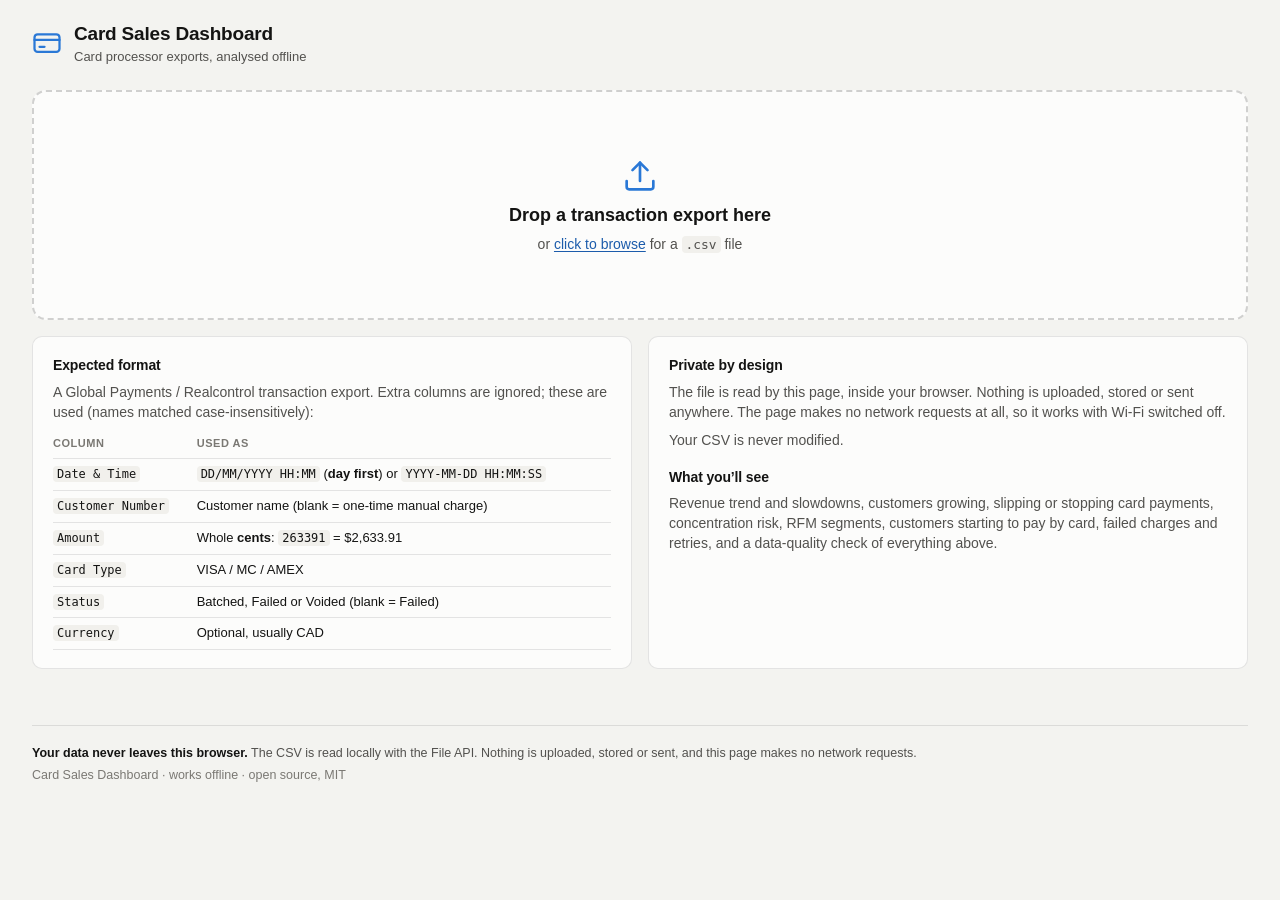
==== commit 6254d96c: "Treat 60+ days without a card payment as a payment-method switch Business rule from the owner: a 2-m" ====
--- a/dashboard.html
+++ b/dashboard.html
@@ -235,6 +235,7 @@
 .chart-box canvas { display: block; }
 .chart-empty { display: flex; align-items: center; justify-content: center; height: 100%; color: var(--muted); text-align: center; padding: 16px; border: 1px dashed var(--border-strong); border-radius: 8px; font-size: 13px; }
 
+.yoy-row { display: grid; grid-template-columns: minmax(0, 3fr) minmax(220px, 1fr); gap: 20px; align-items: start; }
 .donut-row { display: grid; grid-template-columns: minmax(0, 1fr) minmax(0, 1fr); gap: 12px; align-items: center; }
 .chart-box.donut { height: 230px; }
 .donut-legend { display: grid; gap: 10px; }
@@ -387,6 +388,7 @@
   .chart-box canvas { display: none !important; }
   .print-img { display: block; width: 100%; height: auto; }
   .donut-row { grid-template-columns: minmax(0, 1fr) minmax(0, 1fr); }
+  .yoy-row { grid-template-columns: minmax(0, 1fr); }
   .chart-box.donut .print-img { max-width: 240px; margin: 0 auto; }
   .dq:not([open]) { display: none; }
   /* Long lists are capped on paper; the note says so. */
@@ -399,6 +401,7 @@
 @media screen { .print-img { display: none; } }
 body.printing .grid { grid-template-columns: minmax(0, 1fr); }
 body.printing .span-2 { grid-column: auto; }
+body.printing .yoy-row { grid-template-columns: minmax(0, 1fr); }
 </style>
 </head>
 <body>
@@ -460,7 +463,7 @@
         <p>The file is read by this page, inside your browser. Nothing is uploaded, stored or sent anywhere. The page makes no network requests at all, so it works with Wi-Fi switched off.</p>
         <p>Your CSV is never modified.</p>
         <h3>What you’ll see</h3>
-        <p>Revenue trend and slowdowns, customers growing or going quiet, concentration risk, RFM segments, new vs returning customers, failed charges and retries, and a data-quality check of everything above.</p>
+        <p>Revenue trend and slowdowns, customers growing, slipping or stopping card payments, concentration risk, RFM segments, customers starting to pay by card, failed charges and retries, and a data-quality check of everything above.</p>
       </div>
     </div>
   </section>
@@ -528,10 +531,18 @@
         </article>
         <article class="card span-2" data-chart="pop">
           <header class="card-head">
-            <div><h3 id="t-pop">Change vs previous period</h3><p class="card-sub">Percent change in revenue from one period to the next</p></div>
+            <div><h3 id="t-pop">Change vs previous period</h3><p class="card-sub" id="s-pop">Percent change in revenue from one period to the next</p></div>
           </header>
           <div class="chart-box short"><canvas id="c-pop" role="img"></canvas></div>
           <p class="caption" id="cap-pop"></p>
+        </article>
+        <article class="card span-2" data-chart="yoy" id="card-yoy" hidden>
+          <header class="card-head"><div><h3>Year over year</h3><p class="card-sub">Revenue per month, one line per calendar year · shown when the export covers more than a year</p></div></header>
+          <div class="yoy-row">
+            <div class="chart-box"><canvas id="c-yoy" role="img"></canvas></div>
+            <div class="table-wrap" id="tbl-yoy"></div>
+          </div>
+          <p class="caption" id="cap-yoy"></p>
         </article>
       </div>
     </section>
@@ -563,10 +574,10 @@
           </article>
           <article class="card">
             <header class="card-head">
-              <div><h3>Gone quiet</h3><p class="card-sub" id="s-quiet"></p></div>
+              <div><h3>Stopped paying by card</h3><p class="card-sub" id="s-stopped"></p></div>
             </header>
-            <div class="table-wrap scroll mid" id="tbl-quiet"></div>
-            <p class="caption" id="cap-quiet"></p>
+            <div class="table-wrap scroll mid" id="tbl-stopped"></div>
+            <p class="caption" id="cap-stopped"></p>
           </article>
         </div>
       </div>
@@ -601,8 +612,9 @@
           <p class="caption" id="cap-cadence"></p>
         </article>
         <article class="card span-2">
-          <header class="card-head"><div><h3>Overdue against their own rhythm</h3><p class="card-sub">Customers whose time since their last charge is at least twice their usual gap (and at least 7 days)</p></div></header>
+          <header class="card-head"><div><h3>Overdue against their own rhythm</h3><p class="card-sub">Customers whose time since their last card payment is at least twice their usual gap (and at least 7 days), but under 60 days</p></div></header>
           <div class="table-wrap scroll mid" id="tbl-drifting"></div>
+          <p class="caption" id="cap-drifting"></p>
         </article>
       </div>
     </section>
@@ -636,7 +648,7 @@
       <h2 id="h-acq" class="section-title">Acquisition</h2>
       <div class="grid">
         <article class="card span-2" data-chart="acq">
-          <header class="card-head"><div><h3>New vs returning customers</h3><p class="card-sub">Customers with a successful charge in each period, and the running total of unique customers</p></div></header>
+          <header class="card-head"><div><h3>Customers starting to pay by card</h3><p class="card-sub">Customers with a successful card payment in each period, split by whether it is their first in this export, and the running total of unique card-paying customers</p></div></header>
           <div class="chart-box"><canvas id="c-acq" role="img"></canvas></div>
           <p class="caption" id="cap-acq"></p>
         </article>
@@ -1046,6 +1058,12 @@
   const DAY_MS = 86400000;
   const MONTHS = ['Jan', 'Feb', 'Mar', 'Apr', 'May', 'Jun', 'Jul', 'Aug', 'Sep', 'Oct', 'Nov', 'Dec'];
   const ONE_TIME = 'One-Time Manual Charge';
+  // Business rule: 60+ days without a successful card payment means the
+  // customer has stopped paying by card — almost always a switch to EFT or
+  // another method, occasionally that they stopped trading. It is recorded as
+  // "stopped paying by card as of <last card payment>", never as lost revenue,
+  // and a 60+ day break between two card payments is "off card" for that time.
+  const CARD_STOP_DAYS = 60;
 
   // ---------------------------------------------------------------------------
   // Calendar helpers
@@ -1131,19 +1149,65 @@
   }
 
   // ---------------------------------------------------------------------------
+  // Timeframe profiles. The chart grouping (above) only decides how bars are
+  // drawn; the profile decides what each comparison means for this much
+  // history, so a 3-week, 3-month or 3-year export each gets the version of
+  // every metric that is meaningful for it. Calibrated on real exports: about
+  // 75% of customers order at least every 14 days and ~95% at least every 35,
+  // so customer tracking never uses periods shorter than a week, short exports
+  // compare two weeks with two weeks, and "new customer" needs a 35–45 day
+  // settling-in window (which a few weeks of data can't provide).
+  // ---------------------------------------------------------------------------
+  const TIMEFRAMES = [
+    { key: 'short', maxDays: 45, label: 'a few weeks', period: 'week', compare: 'trailing', compareDays: [7],
+      recent: 2, base: 2, trendMin: 3, trendActive: 2, warmupDays: null },
+    { key: 'medium', maxDays: 183, label: 'a few months', period: 'week', compare: 'trailing', compareDays: [28, 14, 7],
+      recent: 4, base: 4, trendMin: 4, trendActive: 3, warmupDays: 35 },
+    { key: 'long', maxDays: 395, label: 'about a year', period: 'month', compare: 'month',
+      recent: 3, base: 3, trendMin: 4, trendActive: 3, warmupDays: 45 },
+    { key: 'multi', maxDays: Infinity, label: 'more than a year', period: 'month', compare: 'yoy', yoy: true,
+      recent: 3, base: 3, trendMin: 4, trendActive: 3, trendMax: 12, warmupDays: 45 },
+  ];
+  const timeframeOf = (spanDays) => TIMEFRAMES.find((t) => spanDays <= t.maxDays);
+  const dayShort = (day) => { const t = ymd(day); return t.d + ' ' + MONTHS[t.m]; };
+  const dayRange = (lo, hi) => (ymd(lo).m === ymd(hi).m ? ymd(lo).d + '–' + dayShort(hi) : dayShort(lo) + '–' + dayShort(hi));
+
+  /** Periods used to track customers: 7-day windows counted back from the
+   *  last day of the range (every one complete), or complete calendar months. */
+  function trackingPeriods(from, to, period) {
+    if (period === 'week') {
+      const K = Math.floor((to - from + 1) / 7);
+      const out = [];
+      for (let k = K - 1; k >= 0; k--) { const hi = to - 7 * k; out.push({ start: hi - 6, end: hi, label: dayRange(hi - 6, hi) }); }
+      return out;
+    }
+    return buildBuckets(from, to, 'month').filter((b) => !b.partial).map((b) => ({ start: b.start, end: b.end, label: b.short }));
+  }
+  /** Index of the period containing `day`, -1 before the first, P after the last. */
+  function periodIndex(periods, day) {
+    if (!periods.length || day < periods[0].start) return -1;
+    let lo = 0, hi = periods.length - 1;
+    while (lo < hi) { const mid = (lo + hi + 1) >> 1; if (periods[mid].start <= day) lo = mid; else hi = mid - 1; }
+    return day <= periods[lo].end ? lo : periods.length;
+  }
+
+  // ---------------------------------------------------------------------------
   // Small numeric helpers
   // ---------------------------------------------------------------------------
   const sum = (arr) => arr.reduce((a, b) => a + b, 0);
   const mean = (arr) => (arr.length ? sum(arr) / arr.length : 0);
 
   /** Ordinary least squares slope of y against x = 0..n-1. */
-  function slope(ys) {
+  /** Least-squares slope of ys against xs (default 0, 1, 2, …). Periods a
+   *  customer spent off card are dropped by passing only the kept xs. */
+  function slope(ys, xs) {
     const n = ys.length;
     if (n < 2) return 0;
-    const xm = (n - 1) / 2;
+    const x = xs || ys.map((_, i) => i);
+    const xm = mean(x);
     const ym = mean(ys);
     let num = 0, den = 0;
-    for (let i = 0; i < n; i++) { num += (i - xm) * (ys[i] - ym); den += (i - xm) * (i - xm); }
+    for (let i = 0; i < n; i++) { num += (x[i] - xm) * (ys[i] - ym); den += (x[i] - xm) * (x[i] - xm); }
     return den ? num / den : 0;
   }
 
@@ -1232,6 +1296,7 @@
     const to = opt.to != null ? opt.to : dataMax;
     const spanDays = to - from + 1;
     const unit = opt.unit && opt.unit !== 'auto' ? opt.unit : autoUnit(spanDays);
+    const tf = timeframeOf(spanDays);
     const threshold = opt.threshold != null ? opt.threshold : 0.25;
     const successOnly = opt.status === 'success';
 
@@ -1273,9 +1338,6 @@
 
     // Retry chains (within the active range) ---------------------------------
     const retry = retryChains(scope);
-    const recByBucket = zeros(), failByBucket = zeros();
-    for (const c of retry.chains) for (const f of c.failures) recByBucket[idxOf(f.day)]++;
-    for (const r of failed) if (r.cents > 0) failByBucket[idxOf(r.day)]++;
     // Context only: unrecovered failures where the customer had some other
     // successful charge (any amount / card) within 7 days afterwards.
     const salesByCust = new Map();
@@ -1301,22 +1363,50 @@
       failedCount: failed.length, failedCents: sum(failed.map((r) => r.cents)),
     };
 
-    // KPI deltas: last complete bucket vs the one before ------------------------
-    const perBucket = {
-      gross: s.gross, net,
-      count: s.count,
-      avg: s.gross.map((g, i) => (s.count[i] ? g / s.count[i] : null)),
-      activeCustomers: s.customers.map((x) => x.size),
-      successRate: s.attempts.map((a, i) => (a ? s.success[i] / a : null)),
-      recoveryRate: failByBucket.map((f, i) => (f ? recByBucket[i] / f : null)),
-      voidCents: s.voidCents,
+    // KPI deltas: two equal windows chosen by the timeframe ------------------------
+    //   short/medium: the last 7 (or 28) days vs the 7 (or 28) before;
+    //   about a year: last complete month vs the month before;
+    //   more than a year: last complete month vs the same month a year earlier.
+    const recoveredSet = new Set(retry.chains.flatMap((c) => c.failures));
+    const windowStats = (lo, hi) => {
+      const inW = (r) => r.day >= lo && r.day <= hi;
+      const sl = sales.filter(inW), at = attempts.filter(inW), fl = failed.filter((r) => r.cents > 0 && inW(r));
+      const g = sum(sl.map((r) => r.cents));
+      return {
+        gross: g, net: g - sum(refunds.filter(inW).map((r) => -r.cents)), count: sl.length, avg: sl.length ? g / sl.length : null,
+        activeCustomers: new Set(sl.filter((r) => !r.oneTime).map((r) => r.customer)).size,
+        successRate: at.length ? at.filter((r) => r.status === 'Batched').length / at.length : null,
+        recoveryRate: fl.length ? fl.filter((r) => recoveredSet.has(r)).length / fl.length : null,
+        voidCents: sum(voided.filter(inW).map((r) => r.cents)),
+      };
     };
+    let cmp = null;
+    if (tf.compare === 'trailing') {
+      const W = tf.compareDays.find((d) => 2 * d <= spanDays);
+      if (W) {
+        const n = W === 7 ? '7 days' : (W / 7) + ' weeks';
+        cmp = { kind: 'trailing', a: [to - W + 1, to], b: [to - 2 * W + 1, to - W], label: 'Last ' + n + ' vs previous ' + n,
+          title: dayRange(to - W + 1, to) + ' compared with ' + dayRange(to - 2 * W + 1, to - W) };
+      }
+    } else {
+      const months = buildBuckets(from, to, 'month').filter((b) => !b.partial);
+      const last = months[months.length - 1];
+      const yearAgo = last && months.find((b) => b.start === dayOf(ymd(last.start).y - 1, ymd(last.start).m, 1));
+      const prev = months[months.length - 2];
+      const other = tf.compare === 'yoy' && yearAgo ? yearAgo : prev;
+      if (last && other) {
+        cmp = { kind: other === yearAgo ? 'yoy' : 'month', a: [last.start, last.end], b: [other.start, other.end],
+          label: last.short + ' vs ' + other.short,
+          title: other === yearAgo ? last.label + ' compared with the same month a year earlier (' + other.label + '), so seasonal swings cancel out'
+            : last.label + ' (the last complete month) compared with ' + other.label };
+      }
+    }
     let deltas = null;
-    if (complete.length >= 2) {
-      const a = complete[complete.length - 1], b = complete[complete.length - 2];
-      deltas = { last: a, prev: b, lastLabel: buckets[a].short, prevLabel: buckets[b].short, values: {} };
-      for (const k of Object.keys(perBucket)) {
-        const cur = perBucket[k][a], prev = perBucket[k][b];
+    if (cmp) {
+      const A = windowStats(cmp.a[0], cmp.a[1]), Bw = windowStats(cmp.b[0], cmp.b[1]);
+      deltas = Object.assign({}, cmp, { values: {} });
+      for (const k of Object.keys(A)) {
+        const cur = A[k], prev = Bw[k];
         const isRate = k === 'successRate' || k === 'recoveryRate';
         deltas.values[k] = {
           cur, prev,
@@ -1338,9 +1428,14 @@
       if (hi === null || s.gross[i] > s.gross[hi]) hi = i;
       if (lo === null || s.gross[i] < s.gross[lo]) lo = i;
     }
+    // % change against a comparable earlier period: the same weekday a week
+    // before for daily bars (weekends would otherwise swing ±100%), the same
+    // month/quarter a year before once there is more than a year of data.
+    const lag = unit === 'day' ? 7 : tf.yoy && unit === 'month' ? 12 : tf.yoy && unit === 'quarter' ? 4 : 1;
     const pop = buckets.map((b, i) => {
-      if (i === 0 || b.partial || buckets[i - 1].partial || s.gross[i - 1] === 0) return null;
-      return (s.gross[i] - s.gross[i - 1]) / s.gross[i - 1];
+      const j = i - lag;
+      if (j < 0 || b.partial || buckets[j].partial || s.gross[j] === 0) return null;
+      return (s.gross[i] - s.gross[j]) / s.gross[j];
     });
 
     // Per-customer aggregates ------------------------------------------------------
@@ -1349,7 +1444,7 @@
       let c = cust.get(r.customer);
       if (!c) cust.set(r.customer, (c = {
         name: r.customer, oneTime: r.oneTime, gross: 0, count: 0, firstDay: Infinity, lastDay: -Infinity,
-        days: [], series: zeros(), attempts: 0, failed: 0, voidCount: 0, voidCents: 0, voidNotes: [],
+        days: [], attempts: 0, failed: 0, voidCount: 0, voidCents: 0, voidNotes: [],
       }));
       return c;
     };
@@ -1359,7 +1454,6 @@
       if (r.day < c.firstDay) c.firstDay = r.day;
       if (r.day > c.lastDay) c.lastDay = r.day;
       if (c.days[c.days.length - 1] !== r.day) c.days.push(r.day);
-      c.series[idxOf(r.day)] += r.cents;
     }
     for (const r of attempts) { const c = getC(r); c.attempts++; if (r.status === 'Failed') c.failed++; }
     for (const r of voided) { const c = getC(r); c.voidCount++; c.voidCents += r.cents; if (r.voidNote && !c.voidNotes.includes(r.voidNote)) c.voidNotes.push(r.voidNote); }
@@ -1368,6 +1462,30 @@
     const named = buyers.filter((c) => !c.oneTime);
     const oneTimeCust = buyers.find((c) => c.oneTime) || null;
     const byGross = (a, b) => b.gross - a.gross || (a.name < b.name ? -1 : 1);
+
+    // Card payment breaks -------------------------------------------------------------
+    // A gap of CARD_STOP_DAYS+ between two card payments is a spell off card
+    // (paid another way, then came back); the same silence up to the end of the
+    // range means the customer has stopped paying by card as of their last one.
+    for (const c of named) {
+      c.breaks = [];
+      for (let i = 1; i < c.days.length; i++) {
+        const g = c.days[i] - c.days[i - 1];
+        if (g >= CARD_STOP_DAYS) c.breaks.push({ from: c.days[i - 1], to: c.days[i], days: g });
+      }
+      c.stopped = to - c.lastDay >= CARD_STOP_DAYS;
+    }
+    // A tracking period counts as off card when it lies wholly inside a break.
+    const offCard = (c, p) => c.breaks.some((b) => b.from < p.start && p.end < b.to);
+    const cardStop = {
+      days: CARD_STOP_DAYS, known: spanDays > CARD_STOP_DAYS, since: to - CARD_STOP_DAYS + 1,
+      stopped: named.filter((c) => c.stopped)
+        .map((c) => ({ name: c.name, gross: c.gross / 100, count: c.count, firstDay: c.firstDay, lastDay: c.lastDay, since: to - c.lastDay }))
+        .sort((a, b) => b.gross - a.gross || (a.name < b.name ? -1 : 1)),
+      back: named.filter((c) => !c.stopped && c.breaks.length)
+        .map((c) => { const b = c.breaks[c.breaks.length - 1]; return { name: c.name, gross: c.gross / 100, offFrom: b.from, backOn: b.to, days: b.days, breaks: c.breaks.length }; })
+        .sort((a, b) => b.gross - a.gross || (a.name < b.name ? -1 : 1)),
+    };
 
     const top15 = buyers.slice().sort(byGross).slice(0, 15);
 
@@ -1380,42 +1498,86 @@
     const n80 = pareto.findIndex((p) => p.cumShare >= 0.8) + 1 || null;
     const concentration = { top5: topShare(5), top10: topShare(10), top20: topShare(20), n80, customers: paretoList.length, risk: topShare(5) > 0.25 };
 
-    // Average revenue per *active* bucket (buckets with ≥1 successful charge).
+    // Average revenue per *active* week/month (calendar periods with ≥1
+    // successful charge); weeks for exports of up to ~6 months, else months.
+    const activeOf = new Map();
+    for (const r of sales) {
+      if (!activeOf.has(r.customer)) activeOf.set(r.customer, new Set());
+      activeOf.get(r.customer).add(bucketStart(r.day, tf.period));
+    }
     const perActive = buyers.map((c) => {
-      const active = c.series.filter((v) => v > 0).length;
+      const active = activeOf.get(c.name).size;
       return { name: c.name, oneTime: c.oneTime, avg: active ? c.gross / active : 0, active };
     }).sort((a, b) => b.avg - a.avg || (a.name < b.name ? -1 : 1)).slice(0, 20);
 
-    // Payment cadence: mean gap between distinct successful-charge days.
-    const cadence = named.filter((c) => c.days.length >= 3).map((c) => {
-      const gaps = c.days.slice(1).map((d, i) => d - c.days[i]);
+    // Payment cadence: mean gap between distinct successful-charge days, for
+    // customers still paying by card. Breaks of CARD_STOP_DAYS+ are time spent
+    // paying another way, not part of the rhythm, so they are left out.
+    const cadence = named.filter((c) => !c.stopped).map((c) => {
+      const gaps = c.days.slice(1).map((d, i) => d - c.days[i]).filter((g) => g < CARD_STOP_DAYS);
+      if (gaps.length < 2) return null;
       const avg = mean(gaps);
       const since = to - c.lastDay;
       return { name: c.name, avgGap: avg, since, ratio: avg ? since / avg : null, gross: c.gross, chargeDays: c.days.length };
-    }).sort((a, b) => a.avgGap - b.avgGap || (a.name < b.name ? -1 : 1));
+    }).filter(Boolean).sort((a, b) => a.avgGap - b.avgGap || (a.name < b.name ? -1 : 1));
     const drifting = cadence.filter((c) => c.since >= 7 && c.ratio >= 2).sort((a, b) => b.gross - a.gross);
 
-    // Momentum: complete buckets only, named customers only -------------------------
-    const momentum = { slopes: [], attention: [], quiet: [], completeCount: complete.length, unit };
-    if (complete.length >= 4) {
-      const c0 = complete[0], c1 = complete[complete.length - 1];
-      for (const c of named) {
-        const firstIdx = idxOf(c.firstDay);
-        const startIdx = Math.max(c0, firstIdx);
-        if (startIdx > c1) continue;
-        const ys = c.series.slice(startIdx, c1 + 1);
+    // Momentum: named customers, tracked by week or month per the timeframe ----------
+    const periods = trackingPeriods(from, to, tf.period);
+    const P = periods.length;
+    const momentum = { slopes: [], attention: [], periods: P, periodNoun: tf.period, timeframe: tf.key, needTrend: tf.trendMin };
+    const pseries = new Map(named.map((c) => [c.name, new Array(P).fill(0)]));
+    for (const r of sales) {
+      if (r.oneTime) continue;
+      const i = periodIndex(periods, r.day);
+      if (i >= 0 && i < P) pseries.get(r.customer)[i] += r.cents;
+    }
+    // Customers who stopped paying by card are not trending down or slipping:
+    // they pay another way now, and are listed under "Stopped paying by card".
+    const tracked = named.filter((c) => !c.stopped);
+    // Trend: linear slope per period (the last 12 months for multi-year exports),
+    // skipping periods the customer spent wholly off card.
+    const t0 = tf.trendMax ? Math.max(0, P - tf.trendMax) : 0;
+    momentum.trendFrom = P ? periods[t0].label : null;
+    momentum.trendTo = P ? periods[P - 1].label : null;
+    if (P - t0 >= tf.trendMin) {
+      for (const c of tracked) {
+        const first = periodIndex(periods, c.firstDay);
+        if (first >= P) continue;
+        const all = pseries.get(c.name);
+        const xs = [];
+        for (let i = Math.max(t0, first, 0); i < P; i++) if (!offCard(c, periods[i])) xs.push(i);
+        const ys = xs.map((i) => all[i]);
         const activeN = ys.filter((v) => v > 0).length;
-        if (ys.length < 4 || activeN < 3) continue;
-        momentum.slopes.push({ name: c.name, slope: slope(ys) / 100, buckets: ys.length, active: activeN, gross: c.gross });
+        if (ys.length < tf.trendMin || activeN < tf.trendActive) continue;
+        momentum.slopes.push({ name: c.name, slope: slope(ys, xs) / 100, buckets: ys.length, active: activeN, gross: c.gross, offCard: P - Math.max(t0, first, 0) - xs.length });
       }
       momentum.slopes.sort((a, b) => b.slope - a.slope || (a.name < b.name ? -1 : 1));
     }
-    if (complete.length >= 6) {
-      const recent = complete.slice(-3), base = complete.slice(-6, -3);
-      momentum.window = { recent: recent.map((i) => buckets[i].short), base: base.map((i) => buckets[i].short) };
-      for (const c of named) {
-        const baseAvg = mean(base.map((i) => c.series[i]));
-        const recentAvg = mean(recent.map((i) => c.series[i]));
+    // Needs attention: recent periods vs a baseline (same months a year earlier
+    // when there is enough history, so seasonality doesn't raise false alarms).
+    let rIdx = null, bIdx = null, wKind = 'sequential';
+    if (tf.yoy && P >= tf.recent + 12) {
+      rIdx = [...Array(tf.recent).keys()].map((k) => P - tf.recent + k);
+      bIdx = rIdx.map((i) => i - 12);
+      wKind = 'yoy';
+    } else if (P >= 2) {
+      const R = P >= tf.recent + tf.base ? tf.recent : Math.max(1, Math.floor(P / 2));
+      const Bn = Math.min(tf.base, P - R);
+      rIdx = [...Array(R).keys()].map((k) => P - R + k);
+      bIdx = [...Array(Bn).keys()].map((k) => P - R - Bn + k);
+    }
+    if (rIdx) {
+      const span = (idx) => (tf.period === 'week' ? dayRange(periods[idx[0]].start, periods[idx[idx.length - 1]].end)
+        : idx.length === 1 ? periods[idx[0]].label : periods[idx[0]].label + ' – ' + periods[idx[idx.length - 1]].label);
+      momentum.window = { kind: wKind, recent: span(rIdx), base: span(bIdx), recentN: rIdx.length, baseN: bIdx.length };
+      for (const c of tracked) {
+        const ys = pseries.get(c.name);
+        const on = (idx) => idx.filter((i) => !offCard(c, periods[i]));
+        const bOn = on(bIdx), rOn = on(rIdx);
+        if (!bOn.length || !rOn.length) continue;
+        const baseAvg = mean(bOn.map((i) => ys[i]));
+        const recentAvg = mean(rOn.map((i) => ys[i]));
         if (baseAvg <= 0) continue;
         const change = (recentAvg - baseAvg) / baseAvg;
         if (change <= -threshold) {
@@ -1423,14 +1585,6 @@
         }
       }
       momentum.attention.sort((a, b) => b.gap - a.gap || (a.name < b.name ? -1 : 1));
-    }
-    if (complete.length >= 3) {
-      const quietStart = buckets[complete[complete.length - 2]].start;
-      momentum.quietSince = quietStart;
-      momentum.quietLabels = complete.slice(-2).map((i) => buckets[i].short);
-      momentum.quiet = named.filter((c) => c.lastDay < quietStart && c.count >= 2)
-        .map((c) => ({ name: c.name, gross: c.gross / 100, lastDay: c.lastDay, since: to - c.lastDay, count: c.count }))
-        .sort((a, b) => b.gross - a.gross || (a.name < b.name ? -1 : 1));
     }
 
     // RFM ----------------------------------------------------------------------------
@@ -1453,13 +1607,21 @@
     }
 
     // Acquisition -------------------------------------------------------------------
-    const firstBucket = new Map(named.map((c) => [c.name, idxOf(c.firstDay)]));
-    const acq = { newC: zeros(), returning: zeros(), cumulative: zeros() };
+    // Customers first seen in the opening weeks were almost certainly paying by
+    // card already (the export just starts mid-relationship), so "started paying
+    // by card" only counts a first card payment after that settling-in window.
+    // It is not the same as a new customer: an existing account can move from
+    // EFT to card, or come back to card after a break, and one export can't
+    // tell those apart. (warmupDays null = too little history to tell at all.)
+    const newKnown = tf.warmupDays != null && spanDays > tf.warmupDays;
+    const warmEnd = newKnown ? from + tf.warmupDays - 1 : to;
+    const firstBucket = new Map(named.map((c) => [c.name, c.firstDay > warmEnd ? idxOf(c.firstDay) : -1]));
+    const acq = { newC: zeros(), returning: zeros(), cumulative: zeros(), newKnown, warmupDays: tf.warmupDays, existingAtStart: named.filter((c) => c.firstDay <= warmEnd).length };
     s.customers.forEach((set, i) => {
       for (const name of set) { if (firstBucket.get(name) === i) acq.newC[i]++; else acq.returning[i]++; }
     });
-    let cum = 0;
-    acq.newC.forEach((n, i) => { cum += n; acq.cumulative[i] = cum; });
+    const seen = new Set();
+    s.customers.forEach((set, i) => { for (const name of set) seen.add(name); acq.cumulative[i] = seen.size; });
 
     // Risk & operations -----------------------------------------------------------------
     const MIN_TX = 10;
@@ -1486,6 +1648,34 @@
       .map((c) => ({ name: c.name, oneTime: c.oneTime, count: c.voidCount, cents: c.voidCents, notes: c.voidNotes }))
       .sort((a, b) => b.cents - a.cents || b.count - a.count);
 
+    // Year over year: complete calendar months laid out by year -----------------------
+    let yoy = null;
+    if (tf.yoy) {
+      const months = buildBuckets(from, to, 'month');
+      const byMonth = new Map(months.map((b) => [b.start, 0]));
+      for (const r of sales) byMonth.set(bucketStart(r.day, 'month'), byMonth.get(bucketStart(r.day, 'month')) + r.cents);
+      const years = [];
+      for (const b of months) {
+        const t = ymd(b.start);
+        let y = years.find((x) => x.year === t.y);
+        if (!y) years.push((y = { year: t.y, months: new Array(12).fill(null) }));
+        if (!b.partial) y.months[t.m] = byMonth.get(b.start);
+      }
+      years.forEach((y) => { y.complete = y.months.every((v) => v !== null); y.total = y.complete ? sum(y.months) : null; });
+      years.forEach((y, i) => { const p = years[i - 1]; y.change = y.complete && p && p.complete && p.total ? (y.total - p.total) / p.total : null; });
+      // Year to date: the latest year's complete months vs the same months a year earlier.
+      const cur = years[years.length - 1], prv = years[years.length - 2];
+      let ytd = null;
+      if (cur && prv) {
+        const ms = cur.months.map((v, m) => m).filter((m) => cur.months[m] !== null && prv.months[m] !== null);
+        if (ms.length) {
+          const a = sum(ms.map((m) => cur.months[m])), b = sum(ms.map((m) => prv.months[m]));
+          ytd = { year: cur.year, prevYear: prv.year, months: ms.map((m) => MONTHS[m]), cur: a, prev: b, change: b ? (a - b) / b : null };
+        }
+      }
+      yoy = { years, ytd };
+    }
+
     // Data-quality items that depend on the analysis -------------------------------------
     const dupMap = new Map();
     for (const r of sales.concat(refunds)) {
@@ -1498,10 +1688,11 @@
 
     return {
       from, to, spanDays, unit, autoUnit: autoUnit(spanDays), dataMin, dataMax, successOnly, threshold,
-      buckets, complete, rollingWindow: w,
+      timeframe: tf, buckets, complete, rollingWindow: w, popLag: lag, yoy, perActiveNoun: tf.period,
+      runRate: { perWeek: (gross / spanDays) * 7, perMonth: (gross / spanDays) * (365.25 / 12) },
       series: { gross: s.gross, net, refunds: s.refunds, count: s.count, rolling, pop, hi, lo },
       totals, deltas, retry: Object.assign({}, retry, { looseRecovered }),
-      top15, pareto, concentration, perActive, cadence, drifting, momentum, rfm, acq,
+      top15, pareto, concentration, perActive, cadence, drifting, momentum, cardStop, rfm, acq,
       risk: { MIN_TX, failureByCustomer, eligibleForFailure, cardMix, reasons: Object.values(reasons).sort((a, b) => b.count - a.count), voidCustomers },
       duplicates, rowsInScope: scope.length, rowsInRange: inRange.length,
       oneTime: oneTimeCust ? { gross: oneTimeCust.gross, count: oneTimeCust.count } : null,
@@ -1510,7 +1701,8 @@
 
   const api = {
     analyse, retryChains, buildBuckets, bucketStart, nextStart, autoUnit, slope, quartileScores, segmentOf,
-    ymd, dayOf, isoDate, longDate, UNITS, UNIT_LABEL, UNIT_NOUN, ROLLING, SEGMENTS, MONTHS, ONE_TIME, DAY_MS,
+    TIMEFRAMES, timeframeOf, trackingPeriods, periodIndex, dayRange,
+    ymd, dayOf, isoDate, longDate, UNITS, UNIT_LABEL, UNIT_NOUN, ROLLING, SEGMENTS, MONTHS, ONE_TIME, DAY_MS, CARD_STOP_DAYS,
   };
   if (typeof module !== 'undefined' && module.exports) module.exports = api;
   else root.CCMetrics = api;
@@ -2081,11 +2273,49 @@
     }, 'Diverging bar chart of percent change in revenue from the previous period');
   }
 
+  /** One line per calendar year across Jan–Dec. Colour follows the year's
+   *  recency: this year accent, last year slot 2, the year before slot 3,
+   *  anything older a muted grey. */
+  function yoy(a, t) {
+    const MONTHS = window.CCMetrics.MONTHS;
+    const years = a.yoy.years;
+    const colors = [t.accent, t.series2, t.series3];
+    return make('yoy', {
+      type: 'line',
+      data: {
+        labels: MONTHS,
+        datasets: years.map((y, i) => {
+          const rank = years.length - 1 - i;
+          const col = colors[rank] || t.neutralMark;
+          return {
+            label: String(y.year) + (y.complete ? '' : ' (part)'), data: y.months.map((v) => (v == null ? null : v / 100)),
+            borderColor: col, backgroundColor: col, borderWidth: rank === 0 ? 2.5 : 2, pointRadius: 3, pointHoverRadius: 5,
+            pointBorderWidth: 2, pointBorderColor: t.surface, tension: 0.25, spanGaps: false, order: rank,
+          };
+        }),
+      },
+      options: {
+        interaction: { mode: 'index', intersect: false },
+        scales: {
+          x: { grid: { display: false }, border: { color: t.axis }, ticks: ticks(t) },
+          y: { beginAtZero: true, grid: gridOpts(t), border: { display: false }, ticks: ticks(t, { callback: (v) => Fmt.compact(v), maxTicksLimit: 6 }), title: axisTitle('Revenue', t) },
+        },
+        plugins: {
+          legend: { labels: { usePointStyle: true } },
+          tooltip: { callbacks: { label: (ctx) => ' ' + ctx.dataset.label + ': ' + (ctx.raw == null ? 'n/a' : Fmt.money(ctx.raw)) } },
+        },
+      },
+    }, 'Line chart of revenue per month with one line per year');
+  }
+
   // ---------------------------------------------------------------------------
   // D. Momentum
   // ---------------------------------------------------------------------------
   function slopes(list, t, unitNoun, boxEl) {
     const maxAbs = Math.max(...list.map((x) => Math.abs(x.slope)), 1);
+    // Explicit range with room for the value labels on both ends.
+    const lo = Math.min(0, ...list.map((x) => x.slope)), hi = Math.max(0, ...list.map((x) => x.slope));
+    const pad = Math.max(hi - lo, 1) * 0.42;
     const color = (s) => {
       const k = 0.18 + 0.82 * Math.min(1, Math.abs(s) / maxAbs);
       return s >= 0 ? mix(t.surface, t.goodDeep, k) : mix(t.surface, t.badDeep, k);
@@ -2102,7 +2332,7 @@
         indexAxis: 'y',
         layout: { padding: { left: 4, right: 4 } },
         scales: {
-          x: { grace: '32%', grid: gridOpts(t, true), border: { display: false }, ticks: ticks(t, { callback: (v) => Fmt.signedMoney(v), maxTicksLimit: 7, maxRotation: 0 }), title: axisTitle('Revenue change per ' + unitNoun + ' (linear trend)', t), position: 'top' },
+          x: { min: lo < 0 ? lo - pad : 0, max: hi > 0 ? hi + pad : 0, grid: gridOpts(t, true), border: { display: false }, ticks: ticks(t, { callback: (v) => Fmt.signedMoney(v), maxTicksLimit: 7, maxRotation: 0 }), title: axisTitle('Revenue change per ' + unitNoun + ' (linear trend)', t), position: 'top' },
           y: { grid: { display: false }, border: { display: false }, ticks: ticks(t, { autoSkip: false, callback: function (v) { return nameTick(26)(this.getLabelForValue(v)); }, font: { size: 11.5 } }) },
         },
         plugins: {
@@ -2256,14 +2486,15 @@
   // ---------------------------------------------------------------------------
   function acquisition(a, t) {
     const labels = a.buckets.map((b) => b.short + (b.partial ? '*' : ''));
+    const existingLabel = a.acq.newKnown ? 'Already paying by card' : 'Paying by card';
     return make('acq', {
       data: {
         labels,
         datasets: [
-          { type: 'bar', label: 'Returning customers', data: a.acq.returning, backgroundColor: t.accent, stack: 'c', order: 2, maxBarThickness: 34, borderSkipped: 'start' },
-          { type: 'bar', label: 'New customers', data: a.acq.newC, backgroundColor: t.series2, stack: 'c', order: 2, maxBarThickness: 34, borderRadius: { topLeft: 4, topRight: 4 }, borderSkipped: 'start' },
-          { type: 'line', label: 'Cumulative unique customers', data: a.acq.cumulative, borderColor: t.text, backgroundColor: t.text, borderWidth: 2, pointRadius: 3, pointBorderWidth: 2, pointBorderColor: t.surface, stack: 'cum', order: 1, tension: 0.2, pointStyle: 'circle' },
-        ],
+          { type: 'bar', label: existingLabel, data: a.acq.returning, backgroundColor: t.accent, stack: 'c', order: 2, maxBarThickness: 34, borderSkipped: 'start', borderRadius: a.acq.newKnown ? 0 : { topLeft: 4, topRight: 4 } },
+          a.acq.newKnown ? { type: 'bar', label: 'Started paying by card', data: a.acq.newC, backgroundColor: t.series2, stack: 'c', order: 2, maxBarThickness: 34, borderRadius: { topLeft: 4, topRight: 4 }, borderSkipped: 'start' } : null,
+          { type: 'line', label: 'Cumulative card-paying customers', data: a.acq.cumulative, borderColor: t.text, backgroundColor: t.text, borderWidth: 2, pointRadius: 3, pointBorderWidth: 2, pointBorderColor: t.surface, stack: 'cum', order: 1, tension: 0.2, pointStyle: 'circle' },
+        ].filter(Boolean),
       },
       options: {
         interaction: { mode: 'index', intersect: false },
@@ -2276,7 +2507,7 @@
           tooltip: { callbacks: { title: (items) => a.buckets[items[0].dataIndex].label } },
         },
       },
-    }, 'Stacked bars of new and returning customers per period with a cumulative line');
+    }, 'Stacked bars of customers starting to pay by card and customers already paying by card, per period, with a cumulative line');
   }
 
   // ---------------------------------------------------------------------------
@@ -2330,7 +2561,7 @@
   root.CCFormat = Fmt;
   root.CCCharts = {
     theme, configure, destroy, destroyAll, setEmpty, make, mix, alpha, hatch, setNameNote,
-    revenue, pop, slopes, hbar, pareto, cadence, rfmBar, acquisition, cardMix, cardFail, cardColor, segColors,
+    revenue, pop, yoy, slopes, hbar, pareto, cadence, rfmBar, acquisition, cardMix, cardFail, cardColor, segColors,
     registry,
   };
 })(window);
@@ -2584,8 +2815,26 @@
       action ? el('button', { type: 'button', class: 'btn small', onclick: action.onclick }, action.label) : null);
   }
 
+  /** One line explaining how this much history is analysed. */
+  function timeframeText(a) {
+    const tf = a.timeframe, mo = a.momentum;
+    const days = plural(a.spanDays, 'day');
+    const cmp = !a.deltas ? 'there is not yet enough history for the tiles to compare two periods'
+      : a.deltas.kind === 'yoy' ? 'the tiles compare the last complete month with the same month a year earlier'
+      : a.deltas.kind === 'month' ? 'the tiles compare the last complete month with the month before'
+      : 'the tiles compare the ' + a.deltas.label.replace(/^Last /, 'last ').replace(' vs ', ' with the ');
+    const track = tf.period === 'week' ? 'customers are tracked week by week (7-day blocks counted back from ' + fmtDay(a.to) + ')'
+      : 'customers are tracked month by month' + (tf.trendMax ? ', with trends over the last 12 months and the baseline taken from the same months a year earlier' : '');
+    const fresh = a.acq.newKnown ? 'a first card payment after the first ' + plural(a.acq.warmupDays, 'day') + ' counts as starting to pay by card'
+      : 'it is too short to tell who started paying by card (some regulars only pay monthly)';
+    const stop = a.cardStop.known ? 'customers with no card payment in the last ' + a.cardStop.days + ' days are recorded as having stopped paying by card'
+      : 'it is too short to tell who stopped paying by card (that takes ' + a.cardStop.days + ' days without a card payment)';
+    return 'This export covers ' + days + ' (' + tf.label + '), so ' + cmp + '; ' + track + '; ' + fresh + '; and ' + stop + '. Charts are grouped by ' + a.unit + '.';
+  }
+
   function renderNotices(a) {
     const box = clear($('notices'));
+    box.append(notice('info', timeframeText(a)));
     const q = state.quality;
     const pend = pendingSuggestions();
     if (pend.length) {
@@ -2601,10 +2850,10 @@
     if (partial.length && a.unit !== 'day') {
       const n = noun();
       box.append(notice('info', partial.map((b) => b.short).join(' and ') + (partial.length > 1 ? ' are partial ' + n + 's' : ' is a partial ' + n) +
-        ' (the selected range starts ' + fmtDay(a.from) + ' and ends ' + fmtDay(a.to) + '). Partial ' + n + 's are hatched in the charts and left out of comparisons, trends and the change figures on the tiles. ' +
-        'If your export covers the whole ' + n + ', set From/To to its first and last day.'));
-    }
-    if (a.complete.length < 2) box.append(notice('warn', 'Fewer than two complete ' + noun() + 's in this range, so period-over-period changes are unavailable. Try a finer grouping.'));
+        ' (the selected range starts ' + fmtDay(a.from) + ' and ends ' + fmtDay(a.to) + '). They are hatched in the charts and skipped in the % change chart' +
+        (a.timeframe.period === 'week' ? '; the tiles and customer tracking use complete 7-day blocks, so they are not affected.' : '; the tiles and customer tracking use complete months only.') +
+        (n === 'month' || n === 'quarter' ? ' If your export covers the whole ' + n + ', set From/To to its first and last day.' : '')));
+    }
     if (a.buckets.length > 400) box.append(notice('warn', a.buckets.length + ' periods is a lot to chart. Try a coarser grouping.'));
     if (state.status === 'success') box.append(notice('info', 'Showing successful charges only. Success rate, retries, failures and voids are hidden.'));
   }
@@ -2617,7 +2866,8 @@
     const box = clear($('kpis'));
     const na = state.status === 'success';
     const tiles = [
-      { key: 'gross', hero: true, label: 'Gross revenue', value: F.money(T.gross / 100), sub: 'Successful charges, before refunds', up: true },
+      { key: 'gross', hero: true, label: 'Gross revenue', value: F.money(T.gross / 100), up: true,
+        sub: 'Before refunds · ≈ ' + (a.timeframe.period === 'week' ? F.money(a.runRate.perWeek / 100) + ' per week' : F.money(a.runRate.perMonth / 100) + ' per month') },
       { key: 'net', label: 'Net revenue', value: F.money(T.net / 100), sub: T.refundCount ? 'After ' + F.money(T.refunds / 100) + ' in ' + plural(T.refundCount, 'refund') : 'No refunds in this period', up: true },
       { key: 'count', label: 'Transactions', value: F.int(T.count), sub: na ? 'Successful charges' : 'Successful charges · ' + F.int(T.attempts) + ' attempts', up: true },
       { key: 'avg', label: 'Average transaction', value: F.money(T.avg / 100), sub: 'Gross revenue ÷ successful charges', up: true },
@@ -2639,16 +2889,16 @@
   function deltaNode(a, tile, hidden) {
     const d = el('div', { class: 'kpi-delta' });
     if (hidden) return d;
-    if (!a.deltas) { d.append(el('span', { class: 'chg na', text: '—' }), el('span', { class: 'vs', text: 'needs 2 complete ' + noun() + 's' })); return d; }
+    if (!a.deltas) { d.append(el('span', { class: 'chg na', text: '—' }), el('span', { class: 'vs', text: 'not enough history to compare' })); return d; }
     const v = a.deltas.values[tile.key];
-    const vs = el('span', { class: 'vs', text: a.deltas.lastLabel + ' vs ' + a.deltas.prevLabel });
+    const vs = el('span', { class: 'vs', text: a.deltas.label });
     if (!v || v.change == null) { d.append(el('span', { class: 'chg na', text: 'n/a' }), vs); return d; }
     const c = v.change;
     const flat = Math.abs(c) < 0.0005;
     const good = (c > 0) === tile.up;
     const arrow = flat ? '●' : c > 0 ? '▲' : '▼';
     const txt = v.kind === 'pp' ? F.pp(c) : F.signedPct(c);
-    d.title = 'Last complete ' + noun() + ' (' + a.deltas.lastLabel + ') compared with the one before (' + a.deltas.prevLabel + ')';
+    d.title = a.deltas.title;
     d.append(el('span', { class: 'chg ' + (flat ? 'flat' : good ? 'good' : 'bad'), text: arrow + ' ' + txt }), vs);
     return d;
   }
@@ -2675,24 +2925,52 @@
     if (a.series.hi != null) cap.append(' Highest complete ' + n + ': ' + a.buckets[a.series.hi].short + ' (' + F.money(a.series.gross[a.series.hi] / 100) + '); lowest: ' + a.buckets[a.series.lo].short + ' (' + F.money(a.series.gross[a.series.lo] / 100) + ').');
     if (a.buckets.some((b) => b.partial)) cap.append(' Hatched bars (*) are partial ' + n + 's.');
 
-    if (a.series.pop.every((x) => x == null)) C.setEmpty('pop', 'Needs at least two consecutive complete ' + n + 's.');
+    const against = a.popLag === 7 ? 'the same weekday a week earlier' : a.popLag === 12 ? 'the same month a year earlier' : a.popLag === 4 ? 'the same quarter a year earlier' : 'the ' + n + ' before';
+    $('t-pop').textContent = 'Change vs ' + against;
+    $('s-pop').textContent = 'Percent change in revenue for each ' + n + ' compared with ' + against;
+    if (a.series.pop.every((x) => x == null)) C.setEmpty('pop', 'Not enough history yet to compare each ' + n + ' with ' + against + '.');
     else C.pop(a, t);
     const vals = a.series.pop.filter((x) => x != null);
     const up = vals.filter((x) => x > 0).length;
-    $('cap-pop').textContent = 'Green bars above zero (▲) mean revenue grew compared with the ' + n + ' before; red bars below zero (▼) mean it shrank. A run of red bars is a slowdown even when the level still looks healthy. ' +
-      up + ' of ' + vals.length + ' ' + n + '-to-' + n + ' comparisons were up.' + (a.buckets.some((b) => b.partial) ? ' Comparisons involving a partial ' + n + ' are skipped.' : '');
+    const why = a.popLag === 7 ? ' Each day is compared with the same weekday, because a quiet Sunday would otherwise look like a collapse.'
+      : a.popLag === 12 || a.popLag === 4 ? ' With more than a year of data the comparison is year on year, so a seasonal summer peak or January dip doesn’t look like growth or a slowdown.' : '';
+    $('cap-pop').textContent = 'Green bars above zero (▲) mean revenue grew compared with ' + against + '; red bars below zero (▼) mean it shrank. A run of red bars is a slowdown even when the level still looks healthy.' + why + ' ' +
+      up + ' of ' + vals.length + ' comparisons were up.' + (a.buckets.some((b) => b.partial) ? ' Comparisons involving a partial ' + n + ' are skipped.' : '');
+    renderYoY(a, t);
+  }
+
+  /** Year over year: only for exports covering more than a year. */
+  function renderYoY(a, t) {
+    const card = $('card-yoy');
+    card.hidden = !a.yoy;
+    if (!a.yoy) { C.destroy('yoy'); return; }
+    C.yoy(a, t);
+    const tbl = clear($('tbl-yoy'));
+    const years = a.yoy.years;
+    tbl.append(table([
+      { key: 'year', label: 'Year', fmt: (r) => String(r.year) },
+      { key: 'total', label: 'Revenue', num: true, fmt: (r) => r.complete ? F.money(r.total / 100) : 'partial year', sort: (r) => r.total || 0 },
+      { key: 'change', label: 'vs previous year', num: true, fmt: (r) => r.change == null ? '—' : el('span', { class: r.change >= 0 ? 'pos' : 'neg', text: (r.change >= 0 ? '▲ ' : '▼ ') + F.signedPct(r.change) }), sort: (r) => r.change == null ? -Infinity : r.change },
+    ], years.slice().reverse(), {}));
+    const y = a.yoy.ytd;
+    const cap = clear($('cap-yoy'));
+    cap.append('Each line is one calendar year, so the same month can be compared across years and seasonal patterns stand out. Partial months at the start or end of the export are left out. ');
+    if (y && y.change != null) {
+      const span = y.months.length === 12 ? 'Full year ' + y.year : y.year + ' to date (' + y.months[0] + '–' + y.months[y.months.length - 1] + ')';
+      cap.append(el('strong', { text: span + ': ' + F.money(y.cur / 100) + ', ' + (y.change >= 0 ? '▲ ' : '▼ ') + F.signedPct(y.change) }), ' vs the same months of ' + y.prevYear + ' (' + F.money(y.prev / 100) + ').');
+    }
   }
 
   // ---------------------------------------------------------------------------
   // D. Momentum
   // ---------------------------------------------------------------------------
   function renderMomentum(a, t) {
-    const n = noun(), mo = a.momentum;
+    const mo = a.momentum, n = mo.periodNoun;
     const box = $('box-slopes');
-    $('s-slopes').textContent = 'Linear trend of each customer’s revenue per complete ' + n + ', from their first ' + n + ' with us (at least 4 ' + n + 's, 3 of them active)';
+    $('s-slopes').textContent = 'Linear trend of each customer’s revenue per ' + n + (mo.trendFrom ? ', ' + mo.trendFrom + ' to ' + mo.trendTo : '') + ', from their first ' + n + ' with us (at least ' + mo.needTrend + ' ' + n + 's with purchases in most of them)';
     const toggle = $('slopesToggle');
-    if (mo.completeCount < 4) {
-      C.setEmpty('slopes', 'Needs at least 4 complete ' + n + 's. Choose a longer period or a finer grouping.');
+    if (mo.periods < mo.needTrend) {
+      C.setEmpty('slopes', 'Needs at least ' + mo.needTrend + ' full ' + n + 's of data; this export has ' + mo.periods + '. Load a longer export to see customer trends.');
       toggle.hidden = true;
       $('cap-slopes').textContent = '';
     } else if (!mo.slopes.length) {
@@ -2716,41 +2994,55 @@
       if (worst && worst.slope < 0) cap.append(' Steepest decline: ' + worst.name + ' (' + F.signedMoney(worst.slope) + ' per ' + n + ').');
       if (best && best.slope > 0) cap.append(' Fastest growth: ' + best.name + ' (' + F.signedMoney(best.slope) + ' per ' + n + ').');
       if (!state.slopesAll && all.length > K * 2) cap.append(' Showing the ' + K + ' fastest-growing and ' + K + ' fastest-declining.');
+      cap.append(' Customers who stopped paying by card are left out, and ' + n + 's a customer spent entirely off card (a break of ' + a.cardStop.days + '+ days between card payments) are skipped rather than counted as $0.');
     }
     renderAttention(a);
-
-    // Gone quiet
-    const qbox = clear($('tbl-quiet'));
-    if (mo.quietSince == null) {
-      $('s-quiet').textContent = '';
-      qbox.append(el('p', { class: 'empty-row', text: 'Needs at least 3 complete ' + n + 's.' }));
-      $('cap-quiet').textContent = '';
-    } else {
-      $('s-quiet').textContent = 'No successful charge in ' + mo.quietLabels.join(' or ') + ' (or since), after at least 2 charges before that · biggest accounts first';
-      qbox.append(table([
-        { key: 'name', label: 'Customer', name: true, fmt: (r) => nameCell(r.name) },
-        { key: 'gross', label: 'Lifetime revenue', num: true, fmt: (r) => F.money(r.gross) },
-        { key: 'count', label: 'Charges', num: true },
-        { key: 'lastDay', label: 'Last charge', num: true, fmt: (r) => fmtDay(r.lastDay) },
-        { key: 'since', label: 'Days since', num: true, fmt: (r) => F.int(r.since) },
-      ], mo.quiet, { sort: { key: 'gross', dir: -1 }, empty: 'Every recently active customer has bought in the last 2 ' + n + 's.', good: true }));
-      const lost = mo.quiet.reduce((s, r) => s + r.gross, 0);
-      $('cap-quiet').textContent = mo.quiet.length ? plural(mo.quiet.length, 'customer') + ' with ' + F.money(lost) + ' of revenue between them have stopped buying. A big account going silent matters more than a small one, so they’re sorted by lifetime revenue.' : '';
+    renderCardStop(a);
+  }
+
+  /** Stopped paying by card: 60+ days since the last card payment. A record of
+   *  when card payments ended (presumed moved to EFT or another method), not a
+   *  churn alarm. Customers back on card after a break are summarised below. */
+  function renderCardStop(a) {
+    const cs = a.cardStop;
+    const box = clear($('tbl-stopped'));
+    const cap = clear($('cap-stopped'));
+    if (!cs.known) {
+      $('s-stopped').textContent = '';
+      box.append(el('p', { class: 'empty-row', text: 'Needs more than ' + cs.days + ' days of data; this export covers ' + plural(a.spanDays, 'day') + '. Customers who are late against their usual rhythm are listed under Overdue against their own rhythm.' }));
+      return;
+    }
+    $('s-stopped').textContent = 'No successful card payment in the last ' + cs.days + ' days (since ' + fmtDay(cs.since) + '). “Stopped as of” is their last card payment; presumed to pay another way now (EFT, cheque) or to have stopped trading · biggest accounts first';
+    box.append(table([
+      { key: 'name', label: 'Customer', name: true, fmt: (r) => nameCell(r.name) },
+      { key: 'lastDay', label: 'Stopped as of', num: true, fmt: (r) => fmtDay(r.lastDay) },
+      { key: 'gross', label: 'Card revenue', num: true, fmt: (r) => F.money(r.gross) },
+      { key: 'count', label: 'Payments', num: true },
+      { key: 'since', label: 'Days since', num: true, fmt: (r) => F.int(r.since) },
+    ], cs.stopped, { sort: { key: 'gross', dir: -1 }, empty: 'Every customer in this range has paid by card in the last ' + cs.days + ' days.', good: true }));
+    if (cs.stopped.length) {
+      const tot = cs.stopped.reduce((x, r) => x + r.gross, 0);
+      cap.append(plural(cs.stopped.length, 'customer') + ' (' + F.money(tot) + ' of card revenue in this range) stopped paying by card. A gap of ' + cs.days + '+ days almost always means the account moved to EFT or another payment method, occasionally that it stopped trading, so treat this as a record of when card payments ended rather than lost sales. These customers are left out of the trend chart, Needs attention and Payment cadence. ');
+    }
+    if (cs.back.length) {
+      const eg = cs.back.slice(0, 4).map((r) => r.name + ' (off card ' + fmtDay(r.offFrom) + ' – ' + fmtDay(r.backOn) + ')');
+      cap.append(el('strong', { text: plural(cs.back.length, 'customer') + ' came back to card after a break of ' + cs.days + '+ days' }),
+        ': ' + eg.join('; ') + (cs.back.length > 4 ? '; and ' + (cs.back.length - 4) + ' more' : '') + '. The time they spent off card is skipped in their trend and Needs attention rather than counted as a slump.');
     }
   }
 
   function renderAttention(a) {
-    const n = noun(), mo = a.momentum;
+    const mo = a.momentum, n = mo.periodNoun;
     const box = clear($('tbl-attention'));
     if (!mo.window) {
       $('s-attention').textContent = '';
-      box.append(el('p', { class: 'empty-row', text: 'Needs at least 6 complete ' + n + 's (3 baseline + 3 recent). Choose a longer period or a finer grouping.' }));
+      box.append(el('p', { class: 'empty-row', text: 'Needs at least 2 full ' + n + 's of data to compare recent spending with a baseline.' }));
       $('cap-attention').textContent = '';
       return;
     }
     const w = mo.window;
-    const range = (arr) => arr[0] + '–' + arr[arr.length - 1];
-    $('s-attention').textContent = 'Recent = average revenue per ' + n + ' in ' + range(w.recent) + '; baseline = ' + range(w.base) + '. Listed when recent is at least ' + Math.round(state.threshold * 100) + '% below baseline.';
+    $('s-attention').textContent = 'Recent = average revenue per ' + n + ' in ' + w.recent + '; baseline = ' + w.base + (w.kind === 'yoy' ? ' (the same months a year earlier, so seasonal swings don’t count)' : '') +
+      '. Listed when recent is at least ' + Math.round(state.threshold * 100) + '% below baseline.';
     box.append(table([
       { key: 'name', label: 'Customer', name: true, fmt: (r) => nameCell(r.name) },
       { key: 'baseAvg', label: 'Baseline', num: true, fmt: (r) => F.money(r.baseAvg) },
@@ -2761,7 +3053,9 @@
     ], mo.attention, { sort: { key: 'gap', dir: -1 }, empty: 'No customer’s recent average is ' + Math.round(state.threshold * 100) + '% or more below their baseline.', good: true }));
     const total = mo.attention.reduce((s, r) => s + r.gap, 0);
     $('cap-attention').textContent = mo.attention.length
-      ? plural(mo.attention.length, 'customer') + (mo.attention.length === 1 ? ' is' : ' are') + ' spending ' + F.money(total) + ' less per ' + n + ' than their baseline, in total. Shortfall = baseline − recent, per ' + n + '. Sorted by shortfall; click a column header to re-sort.'
+      ? plural(mo.attention.length, 'customer') + (mo.attention.length === 1 ? ' is' : ' are') + ' spending ' + F.money(total) + ' less per ' + n + ' than their baseline, in total. Shortfall = baseline − recent, per ' + n + '. Sorted by shortfall; click a column header to re-sort.' +
+        (w.recentN === 1 && n === 'week' ? ' With only a few weeks of data one late order is enough to appear here; check Days since before calling.' : '') +
+        ' Customers who stopped paying by card are not listed here, and ' + n + 's spent entirely off card are left out of both averages.'
       : '';
   }
 
@@ -2797,16 +3091,17 @@
       (c.n80 ? ', and ' + c.n80 + ' of ' + c.customers + ' customers make up 80% of revenue.' : '.') + (a.oneTime ? ' One-Time Manual Charge is placed last because it is not a single account.' : '');
 
     // Average per active bucket
-    $('t-perActive').textContent = 'Average revenue per active ' + n;
-    $('s-perActive').textContent = 'Top 20 · revenue ÷ ' + n + 's with at least one successful charge';
+    const an = a.perActiveNoun;
+    $('t-perActive').textContent = 'Average revenue per active ' + an;
+    $('s-perActive').textContent = 'Top 20 · revenue ÷ ' + an + 's with at least one successful charge';
     if (!a.perActive.length) C.setEmpty('perActive', 'No successful charges in this period.');
     else C.hbar('perActive', a.perActive, t, {
-      box: $('box-perActive'), label: 'Average per active ' + n, color: t.accent, value: (x) => x.avg / 100, axis: 'Average revenue per active ' + n,
+      box: $('box-perActive'), label: 'Average per active ' + an, color: t.accent, value: (x) => x.avg / 100, axis: 'Average revenue per active ' + an,
       tick: (v) => F.compact(v), labelFmt: (v) => F.compact(v),
-      tooltip: (x) => [' ' + F.money(x.avg / 100) + ' per active ' + n, ' Active in ' + plural(x.active, n)],
+      tooltip: (x) => [' ' + F.money(x.avg / 100) + ' per active ' + an, ' Active in ' + plural(x.active, an)],
       aria: 'Horizontal bar chart of average revenue per active period, top 20 customers',
     });
-    $('cap-perActive').textContent = 'Shows how big each customer is when they do buy. It divides by the ' + n + 's they were actually active, so a customer who joined late isn’t averaged over ' + n + 's before they started.' +
+    $('cap-perActive').textContent = 'Shows how big each customer is when they do buy. It divides by the ' + an + 's they were actually active, so a customer who joined late isn’t averaged over ' + an + 's before they started.' +
       (a.perActive.some((x) => x.oneTime) ? ' † One-Time Manual Charge is an aggregate, not a customer.' : '');
 
     // Cadence
@@ -2831,7 +3126,7 @@
       C.cadence(list, t, $('box-cadence'));
       const gaps = cad.map((x) => x.avgGap).sort((x, y) => x - y);
       const med = gaps.length % 2 ? gaps[(gaps.length - 1) / 2] : (gaps[gaps.length / 2 - 1] + gaps[gaps.length / 2]) / 2;
-      $('cap-cadence').textContent = 'The typical customer pays every ' + med.toFixed(1) + ' days (median). A ◆ far to the right of its bar means that customer is overdue compared with their own habit; amber ◆ = at least twice their usual gap. ' + plural(a.drifting.length, 'customer') + ' overdue in total.';
+      $('cap-cadence').textContent = 'The typical customer pays every ' + med.toFixed(1) + ' days (median). A ◆ far to the right of its bar means that customer is overdue compared with their own habit; amber ◆ = at least twice their usual gap. ' + plural(a.drifting.length, 'customer') + ' overdue in total. Only customers still paying by card are shown, and breaks of ' + a.cardStop.days + '+ days are left out of the usual gap.';
     }
     const dt = clear($('tbl-drifting'));
     dt.append(table([
@@ -2841,6 +3136,7 @@
       { key: 'ratio', label: '× usual gap', num: true, fmt: (r) => el('span', { class: 'neg', text: r.ratio.toFixed(1) + '×' }) },
       { key: 'gross', label: 'Revenue in period', num: true, fmt: (r) => F.money(r.gross / 100) },
     ], a.drifting, { sort: { key: 'gross', dir: -1 }, empty: 'Nobody is overdue against their usual rhythm.', good: true }));
+    $('cap-drifting').textContent = a.drifting.length ? 'These customers still count as card payers (under ' + a.cardStop.days + ' days since their last card payment) but are late against their own habit, so this is the list worth a call. At ' + a.cardStop.days + ' days they move to Stopped paying by card.' : '';
   }
 
   // ---------------------------------------------------------------------------
@@ -2901,14 +3197,18 @@
     const cum = a.acq.cumulative;
     const c = a.complete;
     const cap = clear($('cap-acq'));
-    cap.append('Orange = customers making their first purchase in this export; blue = customers who had bought before. The line is the running count of unique customers: if it flattens while the bars hold steady, the base is churning sideways rather than growing. ');
-    cap.append('Everyone in the first ' + n + ' counts as new, because the export has no earlier history. ');
-    if (c.length >= 2) {
-      const lastC = c[c.length - 1];
-      const half = Math.max(1, Math.floor(c.length / 2));
-      const recentNew = c.slice(-half).reduce((s, i) => s + a.acq.newC[i], 0);
-      cap.append(el('strong', { text: recentNew + ' new customers' }), ' in the last ' + half + ' complete ' + n + 's; ' + cum[cum.length - 1] + ' unique customers in total; ' + (a.acq.newC[lastC] + a.acq.returning[lastC]) + ' active in ' + a.buckets[lastC].short + '.');
-    }
+    const totalNew = a.acq.newC.reduce((x, y) => x + y, 0);
+    if (!a.acq.newKnown) {
+      cap.append('Bars show customers with a successful charge in each ' + n + '; the line is the running count of unique customers. ');
+      cap.append(el('strong', { text: 'A few weeks of data can’t show who started paying by card' }), ': most customers pay every 1–2 weeks but some only monthly, so a regular can appear for the first time late in a short export. Load at least two months to see this. ');
+      cap.append(cum[cum.length - 1] + ' unique customers in total.');
+    } else {
+      cap.append('Orange = customers making their first card payment of this export; blue = customers who had already paid by card in it. The line is the running count of unique card-paying customers. ');
+      cap.append('An export starts part-way through every relationship, so the ' + plural(a.acq.existingAtStart, 'customer') + ' first seen in the first ' + plural(a.acq.warmupDays, 'day') +
+        ' count as already paying by card. A first card payment after that is not necessarily a new customer: it can be an existing account moving from EFT to card, or coming back after a break, which one export cannot tell apart. ');
+      cap.append(el('strong', { text: plural(totalNew, 'customer') + ' started paying by card' }), ' in this export; ' + cum[cum.length - 1] + ' unique card-paying customers in total.');
+    }
+    if (c.length) { const lastC = c[c.length - 1]; cap.append(' ' + (a.acq.newC[lastC] + a.acq.returning[lastC]) + ' active in ' + a.buckets[lastC].short + '.'); }
   }
 
   // ---------------------------------------------------------------------------
@@ -3188,8 +3488,16 @@
         top5: a.concentration.top5, top10: a.concentration.top10, n80: a.concentration.n80,
         slopes: Object.fromEntries(a.momentum.slopes.map((s) => [s.name, s.slope])),
         rfmSegments: a.rfm ? Object.fromEntries(a.rfm.segments.map((s) => [s.name, s.count])) : null,
-        attention: a.momentum.attention.map((x) => x.name), quiet: a.momentum.quiet.map((x) => x.name),
+        attention: a.momentum.attention.map((x) => x.name), threshold: a.threshold,
+        stopped: a.cardStop.stopped.map((x) => ({ name: x.name, lastDay: M.isoDate(x.lastDay), gross: x.gross })),
+        backOnCard: a.cardStop.back.map((x) => ({ name: x.name, offFrom: M.isoDate(x.offFrom), backOn: M.isoDate(x.backOn) })),
+        late: a.drifting.map((x) => x.name), cadence: Object.fromEntries(a.cadence.map((x) => [x.name, x.avgGap])),
+        attentionDetail: a.momentum.attention.map((x) => ({ name: x.name, baseAvg: x.baseAvg, recentAvg: x.recentAvg })),
         duplicates: a.duplicates.length,
+        timeframe: a.timeframe.key, popLag: a.popLag, trackedBy: a.momentum.periodNoun, trackingPeriods: a.momentum.periods,
+        compare: a.deltas ? { kind: a.deltas.kind, label: a.deltas.label, a: a.deltas.a.map(M.isoDate), b: a.deltas.b.map(M.isoDate), cur: a.deltas.values.gross.cur, prev: a.deltas.values.gross.prev } : null,
+        attentionWindow: a.momentum.window || null, stoppedCount: a.cardStop.stopped.length, startedByCard: a.acq.newC.reduce((x, y) => x + y, 0),
+        yoy: a.yoy ? a.yoy.years.map((y) => ({ year: y.year, total: y.total, months: y.months })) : null,
         groups: { namesGrouped: [...state.members.values()].reduce((n, l) => n + l.length, 0), customers: state.members.size, pending: pendingSuggestions().length, suggested: state.suggestions.map((x) => ({ name: x.name, members: x.members.map(G.display) })), manualAssigned: state.manualAssigned || 0 },
         quality: { parsed: state.quality.parsed, total: state.quality.totalDataRows, blankCustomer: state.quality.blankCustomer, blankStatus: state.quality.blankStatus, negative: state.quality.negative.length, zero: state.quality.zero.length, badDate: state.quality.badDate.length },
         kpiText: Array.from(document.querySelectorAll('.kpi')).map((k) => ({ key: k.dataset.kpi, value: k.querySelector('.kpi-value').textContent, delta: k.querySelector('.kpi-delta').textContent })),
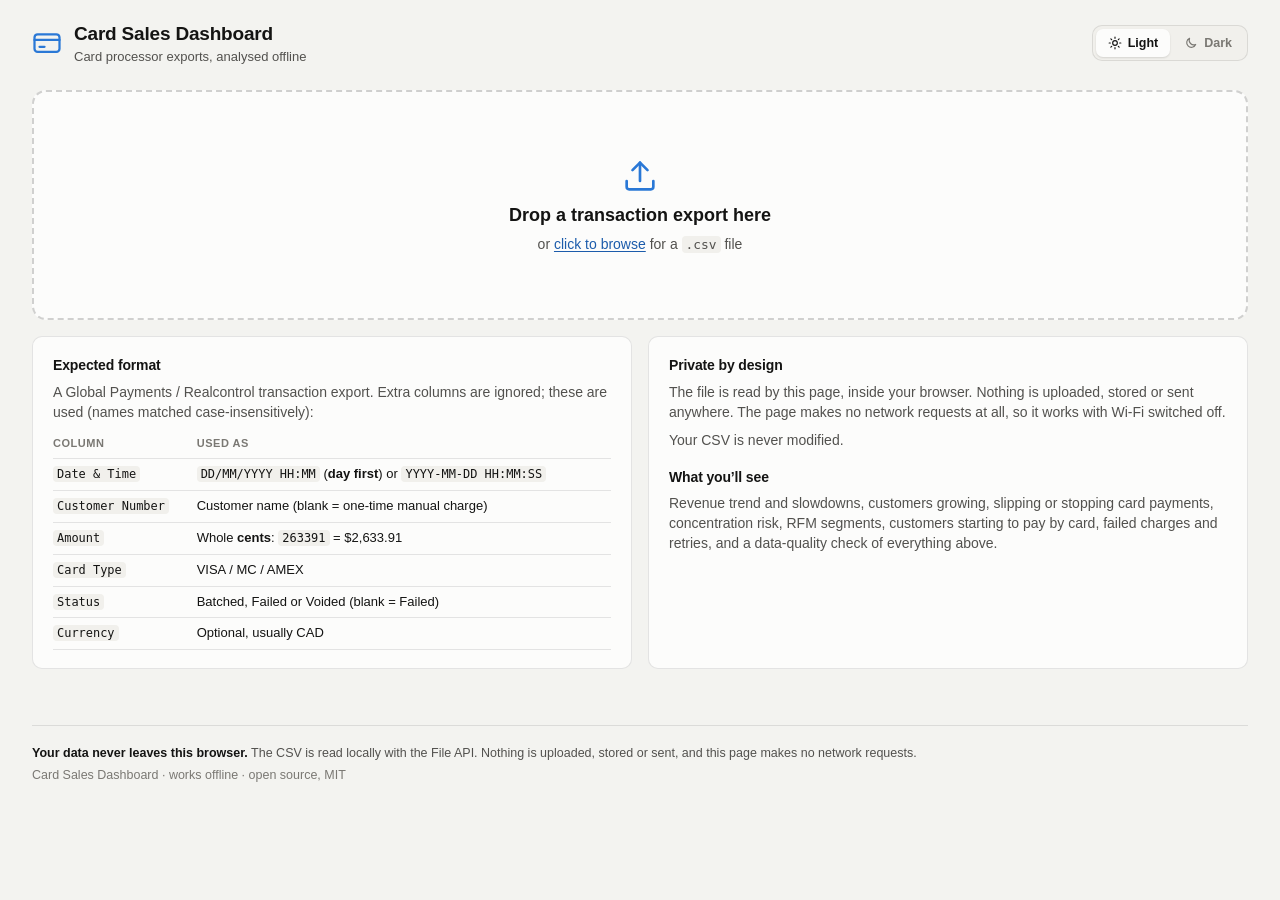
==== commit c6120543: "Add a Customer explorer tab and a Light / Dark switch (navy dark) Customer explorer: a second tab wi" ====
--- a/dashboard.html
+++ b/dashboard.html
@@ -8,8 +8,8 @@
 <meta name="description" content="Offline credit card sales dashboard. Drop a transaction export CSV to analyse it locally in your browser.">
 <style>
 /* styles.css — every colour is a custom property on :root (one place to change).
- * Light by default; dark via prefers-color-scheme; data-theme="light|dark" wins
- * either way (the dashboard forces light while printing). */
+ * Light by default. data-theme="dark" (the Light / Dark switch in the top bar,
+ * remembered in this browser) applies the navy dark theme; printing is always light. */
 
 :root {
   color-scheme: light;
@@ -43,55 +43,30 @@
   --mono: ui-monospace, SFMono-Regular, Menlo, Consolas, monospace;
 }
 
-@media (prefers-color-scheme: dark) {
-  :root:not([data-theme="light"]) {
-    color-scheme: dark;
-    --bg: #0f0f0e;
-    --surface: #1a1a19;
-    --surface-2: #232321;
-    --text: #f0efec;
-    --text-2: #c3c2b7;
-    --muted: #96948d;
-    --border: rgba(255, 255, 255, 0.10);
-    --border-strong: rgba(255, 255, 255, 0.18);
-    --grid: #2c2c2a;
-    --axis: #45453f;
-    --accent: #3987e5;
-    --accent-soft: #23466f;
-    --accent-ink: #86b6ef;
-    --series-2: #d95926;
-    --series-3: #199e70;
-    --series-4: #c98500;
-    --neutral-mark: #6b6a64;
-    --good: #19b319;  --good-deep: #45d145;  --good-text: #4cc94c;  --good-bg: #16301a;
-    --bad: #e05252;   --bad-deep: #ff7b7b;   --bad-text: #f08080;   --bad-bg: #3a1c1c;
-    --warn: #fab219;  --warn-text: #f5c35a;  --warn-bg: #3a2e12;
-    --seg-1: #86b6ef; --seg-2: #3987e5; --seg-3: #256abf; --seg-4: #184f95;
-  }
-}
 :root[data-theme="dark"] {
+  /* Navy dark theme. Opt-in only: light is the default whatever the system says. */
   color-scheme: dark;
-  --bg: #0f0f0e;
-  --surface: #1a1a19;
-  --surface-2: #232321;
-  --text: #f0efec;
-  --text-2: #c3c2b7;
-  --muted: #96948d;
-  --border: rgba(255, 255, 255, 0.10);
-  --border-strong: rgba(255, 255, 255, 0.18);
-  --grid: #2c2c2a;
-  --axis: #45453f;
-  --accent: #3987e5;
-  --accent-soft: #23466f;
-  --accent-ink: #86b6ef;
-  --series-2: #d95926;
-  --series-3: #199e70;
-  --series-4: #c98500;
-  --neutral-mark: #6b6a64;
-  --good: #19b319;  --good-deep: #45d145;  --good-text: #4cc94c;  --good-bg: #16301a;
-  --bad: #e05252;   --bad-deep: #ff7b7b;   --bad-text: #f08080;   --bad-bg: #3a1c1c;
-  --warn: #fab219;  --warn-text: #f5c35a;  --warn-bg: #3a2e12;
-  --seg-1: #86b6ef; --seg-2: #3987e5; --seg-3: #256abf; --seg-4: #184f95;
+  --bg: #181c27;
+  --surface: #1e2431;
+  --surface-2: #242d3e;
+  --text: #f3f6fb;
+  --text-2: #b8c2d3;
+  --muted: #8592a9;
+  --border: rgba(148, 163, 184, 0.14);
+  --border-strong: rgba(148, 163, 184, 0.26);
+  --grid: #283143;
+  --axis: #3c475b;
+  --accent: #4b8fe8;
+  --accent-soft: #23406a;
+  --accent-ink: #93bdf2;
+  --series-2: #e8703f;
+  --series-3: #22b07f;
+  --series-4: #d99a12;
+  --neutral-mark: #6b778c;
+  --good: #22b322;  --good-deep: #4fd24f;  --good-text: #5fd35f;  --good-bg: #17302a;
+  --bad: #e25858;   --bad-deep: #ff8080;   --bad-text: #f48a8a;   --bad-bg: #3a2030;
+  --warn: #fab219;  --warn-text: #f5c35a;  --warn-bg: #383020;
+  --seg-1: #93bdf2; --seg-2: #4b8fe8; --seg-3: #2b6cc4; --seg-4: #1d4f93;
 }
 
 /* --- Base ------------------------------------------------------------------ */
@@ -130,7 +105,7 @@
 .file-meta dd { margin: 0; font-weight: 600; font-size: 13px; max-width: 280px; overflow: hidden; text-overflow: ellipsis; white-space: nowrap; }
 
 .btn {
-  appearance: none; border: 1px solid var(--border-strong); background: var(--surface);
+  appearance: none; border: 1px solid var(--border-strong); background: var(--surface); color: var(--text);
   border-radius: 8px; padding: 7px 12px; font-size: 13px; font-weight: 500; cursor: pointer; white-space: nowrap;
 }
 .btn:hover { background: var(--surface-2); }
@@ -186,7 +161,7 @@
 .field { display: flex; flex-direction: column; gap: 3px; }
 .field label { font-size: 11px; text-transform: uppercase; letter-spacing: .06em; color: var(--muted); font-weight: 600; }
 .field select, .field input, .inline-field input {
-  border: 1px solid var(--border-strong); background: var(--surface); border-radius: 7px; padding: 6px 8px; font-size: 13px; min-height: 32px;
+  border: 1px solid var(--border-strong); background: var(--surface); color: var(--text); border-radius: 7px; padding: 6px 8px; font-size: 13px; min-height: 32px;
 }
 .filters-spacer { flex: 1; }
 .print-summary { display: none; }
@@ -323,8 +298,21 @@
 .grp-pick label { display: grid; grid-template-columns: 22px minmax(200px, 1.4fr) 110px minmax(140px, 1fr) minmax(140px, 1fr); gap: 8px; align-items: center; padding: 5px 10px; font-size: 12.5px; border-bottom: 1px solid var(--border); cursor: pointer; }
 .grp-pick label:hover { background: var(--surface-2); }
 .grp-pick .num { text-align: right; }
+.note-form { display: grid; grid-template-columns: minmax(180px, 1.3fr) 96px 118px 150px 96px minmax(120px, 1fr) auto; gap: 8px; align-items: end; }
+.note-form label { display: grid; gap: 3px; font-size: 11.5px; color: var(--text-2); text-transform: uppercase; letter-spacing: .04em; }
+.note-form input, .note-form select { border: 1px solid var(--border-strong); background: var(--surface); color: var(--text); border-radius: 7px; padding: 6px 8px; font-size: 13px; font-family: inherit; }
+.note-row { display: grid; grid-template-columns: minmax(200px, 1.5fr) 90px 100px 130px 90px minmax(160px, 1.6fr) 28px; gap: 10px; align-items: center; font-size: 12.5px; padding: 5px 6px; border-radius: 6px; }
+.note-row:hover { background: var(--surface-2); }
+.note-row.head { color: var(--muted); font-size: 11px; text-transform: uppercase; letter-spacing: .05em; }
+.note-row .nm { font-weight: 600; }
+.note-row .mut { color: var(--text-2); }
+.note-row .x { border: 0; background: none; color: var(--muted); cursor: pointer; font-size: 15px; padding: 0; }
+.note-row .x:hover { color: var(--bad-text); }
+.note-row .tag { display: inline-block; padding: 1px 7px; border-radius: 999px; background: var(--surface-2); border: 1px solid var(--border); font-size: 11.5px; }
+.why { color: var(--text-2); font-size: 12px; }
 .grp-pick .mut { color: var(--text-2); }
 .tag.grp { background: color-mix(in srgb, var(--accent) 16%, transparent); color: var(--accent-ink); cursor: help; }
+.tag.note { background: color-mix(in srgb, var(--warn) 22%, transparent); color: var(--text); cursor: help; }
 
 /* --- Data quality --------------------------------------------------------------------------- */
 .dq { background: var(--surface); border: 1px solid var(--border); border-radius: var(--radius); padding: 0 16px; }
@@ -361,6 +349,85 @@
   body:not(.printing) .chart-box.donut { height: 250px; }
 }
 
+/* --- Theme switch (top bar) ------------------------------------------------------------------------ */
+.topbar-right { display: flex; align-items: center; gap: 18px; flex-wrap: wrap; }
+.seg-switch { display: inline-flex; padding: 3px; gap: 2px; border-radius: 10px; background: var(--surface-2); border: 1px solid var(--border); }
+.seg-switch button {
+  appearance: none; border: 0; background: transparent; color: var(--muted); font: inherit; font-size: 12.5px; font-weight: 600;
+  padding: 5px 12px; border-radius: 7px; cursor: pointer; display: inline-flex; align-items: center; gap: 6px;
+}
+.seg-switch button svg { width: 14px; height: 14px; fill: none; stroke: currentColor; stroke-width: 2; stroke-linecap: round; stroke-linejoin: round; }
+.seg-switch button[aria-checked="true"] { background: var(--surface); color: var(--text); box-shadow: 0 1px 2px rgba(0, 0, 0, .12); }
+:root[data-theme="dark"] .seg-switch button[aria-checked="true"] { background: var(--bg); box-shadow: none; }
+.seg-switch button:focus-visible { outline: 2px solid var(--accent); outline-offset: 1px; }
+
+/* --- View tabs ------------------------------------------------------------------------------------- */
+.tabs { display: flex; gap: 4px; margin: 0 0 16px; border-bottom: 1px solid var(--border); }
+.tabs button {
+  appearance: none; border: 0; background: none; color: var(--text-2); font: inherit; font-size: 14px; font-weight: 600;
+  padding: 9px 14px 10px; margin-bottom: -1px; border-bottom: 2px solid transparent; cursor: pointer;
+}
+.tabs button:hover { color: var(--text); }
+.tabs button[aria-selected="true"] { color: var(--accent-ink); border-bottom-color: var(--accent); }
+.tabs .tab-count { display: inline-block; margin-left: 6px; padding: 0 7px; border-radius: 999px; font-size: 11px; background: var(--accent); color: #fff; }
+
+/* --- Customer explorer ----------------------------------------------------------------------------- */
+.x-bar { display: flex; align-items: center; gap: 12px; flex-wrap: wrap; margin-bottom: 14px; }
+.x-picker { position: relative; }
+.x-picker-btn {
+  display: inline-flex; align-items: center; gap: 10px; min-width: 300px; justify-content: space-between;
+  border: 1px solid var(--border-strong); background: var(--surface); color: var(--text); border-radius: 8px;
+  padding: 8px 12px; font: inherit; font-size: 13.5px; font-weight: 600; cursor: pointer;
+}
+.x-picker-btn:hover, .x-picker-btn[aria-expanded="true"] { border-color: var(--accent); }
+.x-picker-btn .caret { color: var(--muted); font-size: 11px; }
+.x-panel {
+  position: absolute; z-index: 30; top: calc(100% + 6px); left: 0; width: 520px; max-height: 520px;
+  display: flex; flex-direction: column; background: var(--surface); border: 1px solid var(--border-strong);
+  border-radius: 12px; box-shadow: 0 18px 48px rgba(0, 0, 0, .22);
+}
+.x-panel[hidden] { display: none; }
+.x-panel-head { display: grid; gap: 8px; padding: 12px 12px 8px; border-bottom: 1px solid var(--border); }
+.x-panel-head input[type=search] { border: 1px solid var(--border-strong); background: var(--bg); color: var(--text); border-radius: 7px; padding: 7px 9px; font-size: 13px; }
+.x-panel-actions { display: flex; gap: 6px; flex-wrap: wrap; align-items: center; }
+.x-panel-actions .mut { color: var(--muted); font-size: 12px; margin-left: auto; }
+.x-list { overflow-y: auto; padding: 4px 0; }
+.x-opt {
+  display: grid; grid-template-columns: 22px minmax(0, 1fr) auto auto; gap: 10px; align-items: center;
+  padding: 6px 14px; font-size: 13px; cursor: pointer;
+}
+.x-opt:hover { background: var(--surface-2); }
+.x-opt input { width: 16px; height: 16px; accent-color: var(--accent); margin: 0; cursor: pointer; }
+.x-opt .nm { overflow: hidden; text-overflow: ellipsis; white-space: nowrap; font-weight: 500; }
+.x-opt .num { color: var(--text-2); font-size: 12px; }
+.x-opt.checked .nm { font-weight: 650; }
+.x-chips { display: flex; gap: 6px; flex-wrap: wrap; align-items: center; }
+.x-chip {
+  display: inline-flex; align-items: center; gap: 6px; padding: 3px 4px 3px 10px; border-radius: 999px; font-size: 12.5px; font-weight: 600;
+  background: color-mix(in srgb, var(--chip, var(--accent)) 14%, var(--surface)); border: 1px solid color-mix(in srgb, var(--chip, var(--accent)) 50%, transparent);
+}
+.x-chip .dot { width: 8px; height: 8px; border-radius: 50%; background: var(--chip, var(--accent)); }
+.x-chip button { appearance: none; border: 0; background: none; color: var(--muted); cursor: pointer; font-size: 14px; line-height: 1; padding: 0 4px; }
+.x-chip button:hover { color: var(--bad-text); }
+.x-lede { color: var(--text-2); margin: 0 0 12px; font-size: 13.5px; }
+#xKpis { margin-bottom: 20px; }
+table.data.compact { font-size: 12.5px; }
+table.data.compact th, table.data.compact td { padding-left: 6px; padding-right: 6px; }
+table.data.compact td.name { min-width: 150px; }
+.x-empty { background: var(--surface); border: 1px dashed var(--border-strong); border-radius: var(--radius); padding: 28px; text-align: center; }
+.x-empty h3 { font-size: 16px; margin-bottom: 6px; }
+.x-empty p { color: var(--text-2); max-width: 720px; margin: 0 auto 14px; }
+.x-empty .x-panel-actions { justify-content: center; }
+.status-pill { display: inline-block; padding: 1px 8px; border-radius: 999px; font-size: 11.5px; font-weight: 600; white-space: nowrap; margin: 1px 4px 1px 0; }
+.status-pill.ok { background: var(--good-bg); color: var(--good-text); }
+.status-pill.warn { background: var(--warn-bg); color: var(--warn-text); }
+.status-pill.bad { background: var(--bad-bg); color: var(--bad-text); }
+.status-pill.info { background: color-mix(in srgb, var(--accent) 15%, transparent); color: var(--accent-ink); }
+.status-pill.mute { background: var(--surface-2); color: var(--text-2); }
+.cust-link { color: inherit; text-decoration: none; border-bottom: 1px dotted var(--border-strong); cursor: pointer; }
+.cust-link:hover { color: var(--accent-ink); border-bottom-color: var(--accent); }
+.swatch { display: inline-block; width: 10px; height: 10px; border-radius: 3px; margin-right: 7px; vertical-align: baseline; }
+
 /* --- Print ----------------------------------------------------------------------------------------
  * The app also toggles `.printing` + data-theme="light" around window.print()
  * so the canvases are redrawn in light colours at the print width. */
@@ -370,7 +437,7 @@
   body { background: #fff; font-size: 11px; }
   #app { min-width: 0; max-width: none; padding: 0; }
   .topbar { padding-top: 0; }
-  .btn, .filters, .intro, .drop-overlay, #slopesToggle, #cadenceToggle, .chips, .inline-field input { display: none !important; }
+  .btn, .filters, .intro, .drop-overlay, #slopesToggle, #cadenceToggle, .chips, .inline-field input, .seg-switch, .tabs, .x-picker, .x-panel, .x-chip button { display: none !important; }
   .print-summary { display: block; color: var(--text-2); margin: 0 0 10px; font-size: 11px; }
   .kpis { grid-template-columns: repeat(4, minmax(0, 1fr)); gap: 6px; margin-bottom: 16px; }
   .kpi { padding: 8px 10px; }
@@ -403,6 +470,8 @@
 body.printing .span-2 { grid-column: auto; }
 body.printing .yoy-row { grid-template-columns: minmax(0, 1fr); }
 </style>
+<script>/* Apply a remembered dark theme before first paint (light is the default). */
+try { if (localStorage.getItem('ccdash.theme.v1') === 'dark') document.documentElement.dataset.theme = 'dark'; } catch (e) {}</script>
 </head>
 <body>
 <div id="app" data-state="empty">
@@ -415,14 +484,20 @@
         <p class="brand-sub">Card processor exports, analysed offline</p>
       </div>
     </div>
-    <div class="file-meta" id="fileMeta" hidden>
-      <dl>
-        <div><dt>File</dt><dd id="metaFile"></dd></div>
-        <div><dt>Data range</dt><dd id="metaRange"></dd></div>
-        <div><dt>Rows</dt><dd id="metaRows"></dd></div>
-        <div><dt>Currency</dt><dd id="metaCurrency"></dd></div>
-      </dl>
-      <button type="button" class="btn" id="loadAnother">Load another file</button>
+    <div class="topbar-right">
+      <div class="file-meta" id="fileMeta" hidden>
+        <dl>
+          <div><dt>File</dt><dd id="metaFile"></dd></div>
+          <div><dt>Data range</dt><dd id="metaRange"></dd></div>
+          <div><dt>Rows</dt><dd id="metaRows"></dd></div>
+          <div><dt>Currency</dt><dd id="metaCurrency"></dd></div>
+        </dl>
+        <button type="button" class="btn" id="loadAnother">Load another file</button>
+      </div>
+      <div class="seg-switch" id="themeSwitch" role="radiogroup" aria-label="Colour mode">
+        <button type="button" role="radio" data-theme-value="light" aria-checked="true"><svg viewBox="0 0 24 24" aria-hidden="true"><circle cx="12" cy="12" r="4"/><path d="M12 2v2M12 20v2M4.9 4.9l1.4 1.4M17.7 17.7l1.4 1.4M2 12h2M20 12h2M4.9 19.1l1.4-1.4M17.7 6.3l1.4-1.4"/></svg>Light</button>
+        <button type="button" role="radio" data-theme-value="dark" aria-checked="false"><svg viewBox="0 0 24 24" aria-hidden="true"><path d="M20 14.5A8 8 0 0 1 9.5 4a8 8 0 1 0 10.5 10.5z"/></svg>Dark</button>
+      </div>
     </div>
   </header>
 
@@ -510,10 +585,43 @@
       </div>
       <div class="filters-spacer"></div>
       <button type="button" class="btn" id="groupsBtn" aria-haspopup="dialog">Customer groups<span class="badge" id="groupsBadge" hidden></span></button>
+      <button type="button" class="btn" id="notesBtn" aria-haspopup="dialog">Customer notes<span class="badge" id="notesBadge" hidden></span></button>
       <button type="button" class="btn" id="printBtn">Print / PDF</button>
     </div>
     <p class="print-summary" id="printSummary"></p>
 
+    <div class="tabs" role="tablist" aria-label="Views">
+      <button type="button" role="tab" id="tab-overview" aria-controls="view-overview" aria-selected="true">Overview</button>
+      <button type="button" role="tab" id="tab-explorer" aria-controls="view-explorer" aria-selected="false" tabindex="-1">Customer explorer<span class="tab-count" id="explorerCount" hidden></span></button>
+    </div>
+
+    <!-- Customer explorer: only the ticked customers' metrics and charts -->
+    <div id="view-explorer" role="tabpanel" aria-labelledby="tab-explorer" hidden>
+      <div class="x-bar">
+        <div class="x-picker" id="xPicker">
+          <button type="button" class="x-picker-btn" id="xPickerBtn" aria-haspopup="listbox" aria-expanded="false" aria-controls="xPanel"><span id="xPickerText">Select customers</span><span class="caret">▼</span></button>
+          <div class="x-panel" id="xPanel" hidden>
+            <div class="x-panel-head">
+              <input type="search" id="xSearch" placeholder="Search customers…" aria-label="Search customers" autocomplete="off">
+              <div class="x-panel-actions">
+                <button type="button" class="btn small" id="xSelectShown">Tick all shown</button>
+                <button type="button" class="btn small" id="xClear">Clear</button>
+                <select id="xSort" aria-label="Sort customers" class="btn small">
+                  <option value="revenue">Biggest first</option>
+                  <option value="name">A–Z</option>
+                </select>
+                <span class="mut" id="xShownCount"></span>
+              </div>
+            </div>
+            <div class="x-list" id="xList" role="listbox" aria-multiselectable="true" aria-label="Customers"></div>
+          </div>
+        </div>
+        <div class="x-chips" id="xChips"></div>
+      </div>
+      <div id="xContent"></div>
+    </div>
+
+    <div id="view-overview" role="tabpanel" aria-labelledby="tab-overview">
     <div class="notices" id="notices"></div>
 
     <section class="kpis" id="kpis" aria-label="Key figures"></section>
@@ -580,6 +688,13 @@
             <p class="caption" id="cap-stopped"></p>
           </article>
         </div>
+        <article class="card span-2" id="card-lost">
+          <header class="card-head">
+            <div><h3>Lost customers</h3><p class="card-sub" id="s-lost">Customers your notes file marks as stopped ordering or closed. The export can’t tell these from customers who moved to EFT, so this list only comes from the notes.</p></div>
+          </header>
+          <div class="table-wrap scroll mid" id="tbl-lost"></div>
+          <p class="caption" id="cap-lost"></p>
+        </article>
       </div>
     </section>
 
@@ -704,6 +819,7 @@
         <div class="dq-body" id="dqBody"></div>
       </details>
     </section>
+    </div>
   </main>
 
   <footer class="footer">
@@ -734,6 +850,28 @@
     <input type="file" id="grpLoadInput" class="visually-hidden" accept=".csv,text/csv">
     <button type="button" class="btn danger" id="grpClear">Remove all groups</button>
     <span class="dialog-note" id="grpNote" role="status"></span>
+  </div>
+</dialog>
+
+<!-- Customer notes: what the export can't show (payment method, cycle, lost) -->
+<dialog class="dialog" id="notesDialog" aria-labelledby="notesTitle">
+  <div class="dialog-head">
+    <div>
+      <h2 id="notesTitle">Customer notes</h2>
+      <p class="card-sub">The export only shows card payments. It can’t tell a customer who stopped ordering from one who pays by EFT now, or a monthly payer from a weekly one who is late. Record what you know here and every list applies it: <strong>Pays by</strong> EFT or cheque marks them as stopped paying by card (with the reason); <strong>Cycle</strong> monthly compares them month to month, seasonal never flags them, sporadic or on request means no rhythm to be late against; <strong>Status</strong> stopped ordering or closed moves them to Lost customers. Notes are kept in this browser; save the file to keep a copy or edit it in a spreadsheet.</p>
+    </div>
+    <button type="button" class="btn primary" id="notesClose">Done</button>
+  </div>
+  <div class="dialog-body">
+    <section class="grp-section" id="noteAdd"></section>
+    <section class="grp-section" id="noteList"></section>
+  </div>
+  <div class="dialog-foot">
+    <button type="button" class="btn" id="noteSave">Save notes file…</button>
+    <label class="btn" for="noteLoadInput" tabindex="0">Load notes file…</label>
+    <input type="file" id="noteLoadInput" class="visually-hidden" accept=".csv,text/csv">
+    <button type="button" class="btn danger" id="noteClear">Remove all notes</button>
+    <span class="dialog-note" id="noteNote" role="status"></span>
   </div>
 </dialog>
 
@@ -1064,6 +1202,11 @@
   // "stopped paying by card as of <last card payment>", never as lost revenue,
   // and a 60+ day break between two card payments is "off card" for that time.
   const CARD_STOP_DAYS = 60;
+  // Declared payment cycles (customer notes), in days. A monthly payer is only
+  // "stopped" after three missed cycles, since one 60-day gap is a single
+  // missed payment for them.
+  const CYCLE_DAYS = { weekly: 7, monthly: 365.25 / 12 };
+  const normName = (s) => String(s || '').toLowerCase().replace(/[^a-z0-9]+/g, ' ').trim();
 
   // ---------------------------------------------------------------------------
   // Calendar helpers
@@ -1299,6 +1442,9 @@
     const tf = timeframeOf(spanDays);
     const threshold = opt.threshold != null ? opt.threshold : 0.25;
     const successOnly = opt.status === 'success';
+    // Customer notes: what the export can't show (payment method, cycle, lost),
+    // keyed by normalised customer name. See notes.js.
+    const notes = opt.notes || {};
 
     const inRange = allRows.filter((r) => r.day >= from && r.day <= to);
     const scope = successOnly ? inRange.filter((r) => r.status === 'Batched') : inRange;
@@ -1455,7 +1601,7 @@
       if (r.day > c.lastDay) c.lastDay = r.day;
       if (c.days[c.days.length - 1] !== r.day) c.days.push(r.day);
     }
-    for (const r of attempts) { const c = getC(r); c.attempts++; if (r.status === 'Failed') c.failed++; }
+    for (const r of attempts) { const c = getC(r); c.attempts++; if (r.status === 'Failed') c.failed++; if (r.status === 'Batched') c.success = (c.success || 0) + 1; }
     for (const r of voided) { const c = getC(r); c.voidCount++; c.voidCents += r.cents; if (r.voidNote && !c.voidNotes.includes(r.voidNote)) c.voidNotes.push(r.voidNote); }
 
     const buyers = [...cust.values()].filter((c) => c.count > 0);
@@ -1467,24 +1613,51 @@
     // A gap of CARD_STOP_DAYS+ between two card payments is a spell off card
     // (paid another way, then came back); the same silence up to the end of the
     // range means the customer has stopped paying by card as of their last one.
+    // Customer notes override what the data alone would say:
+    //   status stopped ordering / closed → lost (a different list entirely);
+    //   pays by EFT / cheque → stopped paying by card now, with the reason;
+    //   cycle monthly → stopped only after three cycles (~91 days);
+    //   cycle seasonal → never stopped, "off season" instead.
+    const byGrossThenName = (a, b) => b.gross - a.gross || (a.name < b.name ? -1 : 1);
+    let notesApplied = 0;
     for (const c of named) {
+      c.note = notes[normName(c.name)] || null;
+      if (c.note) notesApplied++;
       c.breaks = [];
       for (let i = 1; i < c.days.length; i++) {
         const g = c.days[i] - c.days[i - 1];
         if (g >= CARD_STOP_DAYS) c.breaks.push({ from: c.days[i - 1], to: c.days[i], days: g });
       }
-      c.stopped = to - c.lastDay >= CARD_STOP_DAYS;
+      const n = c.note || {};
+      c.lost = !!n.status;
+      c.declaredGap = n.cycle && CYCLE_DAYS[n.cycle] ? CYCLE_DAYS[n.cycle] : null;
+      c.stopDays = n.cycle === 'monthly' ? Math.max(CARD_STOP_DAYS, Math.round(3 * CYCLE_DAYS.monthly)) : CARD_STOP_DAYS;
+      c.offCardMethod = n.paysBy === 'EFT' || n.paysBy === 'cheque';
+      c.seasonal = n.cycle === 'seasonal';
+      c.noRhythm = n.cycle === 'sporadic' || n.cycle === 'on request' || n.paysBy === 'mixed';
+      c.stopped = !c.lost && !c.seasonal && (c.offCardMethod || to - c.lastDay >= c.stopDays);
+      c.why = c.offCardMethod ? 'pays by ' + n.paysBy + (n.sinceText ? ' since ' + n.sinceText : '') + (n.note ? ' · ' + n.note : '')
+        : n.paysBy === 'mixed' ? 'mixed card / other payments' + (n.note ? ' · ' + n.note : '')
+        : n.cycle ? n.cycle + (n.note ? ' · ' + n.note : '') : n.note || null;
     }
     // A tracking period counts as off card when it lies wholly inside a break.
     const offCard = (c, p) => c.breaks.some((b) => b.from < p.start && p.end < b.to);
     const cardStop = {
-      days: CARD_STOP_DAYS, known: spanDays > CARD_STOP_DAYS, since: to - CARD_STOP_DAYS + 1,
+      days: CARD_STOP_DAYS, known: spanDays > CARD_STOP_DAYS, since: to - CARD_STOP_DAYS + 1, notesApplied,
       stopped: named.filter((c) => c.stopped)
-        .map((c) => ({ name: c.name, gross: c.gross / 100, count: c.count, firstDay: c.firstDay, lastDay: c.lastDay, since: to - c.lastDay }))
-        .sort((a, b) => b.gross - a.gross || (a.name < b.name ? -1 : 1)),
-      back: named.filter((c) => !c.stopped && c.breaks.length)
+        .map((c) => ({ name: c.name, gross: c.gross / 100, count: c.count, firstDay: c.firstDay, lastDay: c.lastDay, since: to - c.lastDay, why: c.why, declared: c.offCardMethod, stopDays: c.stopDays }))
+        .sort(byGrossThenName),
+      back: named.filter((c) => !c.stopped && !c.lost && c.breaks.length)
         .map((c) => { const b = c.breaks[c.breaks.length - 1]; return { name: c.name, gross: c.gross / 100, offFrom: b.from, backOn: b.to, days: b.days, breaks: c.breaks.length }; })
-        .sort((a, b) => b.gross - a.gross || (a.name < b.name ? -1 : 1)),
+        .sort(byGrossThenName),
+      // Lost customers: the business says they stopped ordering or closed.
+      lost: named.filter((c) => c.lost)
+        .map((c) => ({ name: c.name, status: c.note.status, since: c.note.since, sinceText: c.note.sinceText, gross: c.gross / 100, count: c.count, lastDay: c.lastDay, daysSince: to - c.lastDay, note: c.note.note }))
+        .sort(byGrossThenName),
+      // Seasonal customers who are silent: off season, not stopped.
+      seasonal: named.filter((c) => c.seasonal && to - c.lastDay >= CARD_STOP_DAYS)
+        .map((c) => ({ name: c.name, gross: c.gross / 100, lastDay: c.lastDay, since: to - c.lastDay }))
+        .sort(byGrossThenName),
     };
 
     const top15 = buyers.slice().sort(byGross).slice(0, 15);
@@ -1512,13 +1685,16 @@
 
     // Payment cadence: mean gap between distinct successful-charge days, for
     // customers still paying by card. Breaks of CARD_STOP_DAYS+ are time spent
-    // paying another way, not part of the rhythm, so they are left out.
-    const cadence = named.filter((c) => !c.stopped).map((c) => {
+    // paying another way, not part of the rhythm, so they are left out. A
+    // declared cycle (weekly, monthly) replaces the measured gap; customers
+    // with no rhythm (sporadic, on request, mixed, seasonal) or who are lost
+    // have no cadence to be late against.
+    const cadence = named.filter((c) => !c.stopped && !c.lost && !c.seasonal && !c.noRhythm).map((c) => {
       const gaps = c.days.slice(1).map((d, i) => d - c.days[i]).filter((g) => g < CARD_STOP_DAYS);
-      if (gaps.length < 2) return null;
-      const avg = mean(gaps);
+      if (!c.declaredGap && gaps.length < 2) return null;
+      const avg = c.declaredGap || mean(gaps);
       const since = to - c.lastDay;
-      return { name: c.name, avgGap: avg, since, ratio: avg ? since / avg : null, gross: c.gross, chargeDays: c.days.length };
+      return { name: c.name, avgGap: avg, since, ratio: avg ? since / avg : null, gross: c.gross, chargeDays: c.days.length, declared: c.declaredGap ? c.note.cycle : null };
     }).filter(Boolean).sort((a, b) => a.avgGap - b.avgGap || (a.name < b.name ? -1 : 1));
     const drifting = cadence.filter((c) => c.since >= 7 && c.ratio >= 2).sort((a, b) => b.gross - a.gross);
 
@@ -1534,7 +1710,10 @@
     }
     // Customers who stopped paying by card are not trending down or slipping:
     // they pay another way now, and are listed under "Stopped paying by card".
-    const tracked = named.filter((c) => !c.stopped);
+    // Lost, seasonal and no-rhythm customers have nothing to compare against
+    // either, and monthly payers are only compared when periods are months.
+    const tracked = named.filter((c) => !c.stopped && !c.lost && !c.seasonal && !c.noRhythm && !(c.note && c.note.cycle === 'monthly' && tf.period === 'week'));
+    momentum.monthlySkipped = tf.period === 'week' ? named.filter((c) => c.note && c.note.cycle === 'monthly' && !c.stopped && !c.lost).length : 0;
     // Trend: linear slope per period (the last 12 months for multi-year exports),
     // skipping periods the customer spent wholly off card.
     const t0 = tf.trendMax ? Math.max(0, P - tf.trendMax) : 0;
@@ -1692,7 +1871,14 @@
       runRate: { perWeek: (gross / spanDays) * 7, perMonth: (gross / spanDays) * (365.25 / 12) },
       series: { gross: s.gross, net, refunds: s.refunds, count: s.count, rolling, pop, hi, lo },
       totals, deltas, retry: Object.assign({}, retry, { looseRecovered }),
-      top15, pareto, concentration, perActive, cadence, drifting, momentum, cardStop, rfm, acq,
+      top15, pareto, concentration, perActive, cadence, drifting, momentum, cardStop, rfm, acq, notesApplied,
+      // Every named customer in range (incl. those with only failed / voided attempts),
+      // for the customer explorer's side-by-side table.
+      customers: [...cust.values()].filter((c) => !c.oneTime).map((c) => ({
+        name: c.name, gross: c.gross, count: c.count, firstDay: c.count ? c.firstDay : null, lastDay: c.count ? c.lastDay : null,
+        attempts: c.attempts, success: c.success || 0, failed: c.failed, voidCount: c.voidCount, voidCents: c.voidCents,
+        activePeriods: activeOf.has(c.name) ? activeOf.get(c.name).size : 0,
+      })).sort(byGross),
       risk: { MIN_TX, failureByCustomer, eligibleForFailure, cardMix, reasons: Object.values(reasons).sort((a, b) => b.count - a.count), voidCustomers },
       duplicates, rowsInScope: scope.length, rowsInRange: inRange.length,
       oneTime: oneTimeCust ? { gross: oneTimeCust.gross, count: oneTimeCust.count } : null,
@@ -1700,9 +1886,9 @@
   }
 
   const api = {
-    analyse, retryChains, buildBuckets, bucketStart, nextStart, autoUnit, slope, quartileScores, segmentOf,
+    analyse, retryChains, buildBuckets, bucketStart, nextStart, autoUnit, slope, quartileScores, segmentOf, makeIndexer,
     TIMEFRAMES, timeframeOf, trackingPeriods, periodIndex, dayRange,
-    ymd, dayOf, isoDate, longDate, UNITS, UNIT_LABEL, UNIT_NOUN, ROLLING, SEGMENTS, MONTHS, ONE_TIME, DAY_MS, CARD_STOP_DAYS,
+    ymd, dayOf, isoDate, longDate, UNITS, UNIT_LABEL, UNIT_NOUN, ROLLING, SEGMENTS, MONTHS, ONE_TIME, DAY_MS, CARD_STOP_DAYS, CYCLE_DAYS, normName,
   };
   if (typeof module !== 'undefined' && module.exports) module.exports = api;
   else root.CCMetrics = api;
@@ -1924,6 +2110,120 @@
   const api = { norm, cardTagBase, cardLast4, profiles, suggestGroups, applyGroups, toCSV, fromCSV, manualKey, isManual, nameOf, display, keyOf };
   if (typeof module !== 'undefined' && module.exports) module.exports = api;
   else root.CCGroups = api;
+})(typeof window !== 'undefined' ? window : globalThis);
+
+</script>
+<script>
+/* notes.js — what the card export cannot show, one row per customer.
+ *
+ * The export only lists card payments. It cannot tell a customer who stopped
+ * ordering from one who now pays by EFT, or a monthly payer from a weekly one
+ * who is late. The people who run the accounts can, so they keep a small
+ * customer-notes file (edited in a spreadsheet, loaded in the dashboard) and
+ * the dashboard applies it to every list:
+ *
+ *   Pays by   card (default) | EFT | cheque | mixed
+ *             EFT / cheque: "stopped paying by card" at once, with the reason;
+ *             mixed: card share varies, so never flagged for a drop or lateness.
+ *   Cycle     weekly | monthly | seasonal | sporadic | on request
+ *             (blank = measured from their card payments)
+ *             monthly: compared month to month; stopped only after 3 cycles;
+ *             seasonal: never stopped / overdue / slipping, shown as off season;
+ *             sporadic, on request: no rhythm to compare against, so never
+ *             overdue or slipping; still "stopped" after 60 days.
+ *   Status    active (default) | stopped ordering | closed
+ *             either one moves the customer to "Lost customers" as of Since.
+ *   Since     YYYY-MM-DD or YYYY-MM, optional: the switch, stop or closure date.
+ *   Note      free text, shown next to the name.
+ *
+ * Pure functions, no DOM. window.CCNotes in the browser, require() in Node.
+ */
+(function (root) {
+  'use strict';
+
+  const DAY_MS = 86400000;
+  const norm = (s) => String(s || '').toLowerCase().replace(/[^a-z0-9]+/g, ' ').trim();
+
+  const PAYS_BY = { card: 'card', eft: 'EFT', etransfer: 'EFT', 'e transfer': 'EFT', 'bank transfer': 'EFT', cheque: 'cheque', check: 'cheque', mixed: 'mixed', 'card and eft': 'mixed' };
+  const CYCLE = { weekly: 'weekly', week: 'weekly', monthly: 'monthly', month: 'monthly', 'month to month': 'monthly', '30 day terms': 'monthly', seasonal: 'seasonal', sporadic: 'sporadic', occasional: 'sporadic', irregular: 'sporadic', rare: 'sporadic', 'on request': 'on request', 'by request': 'on request', 'prior warning': 'on request' };
+  const STATUS = { active: 'active', 'stopped ordering': 'stopped ordering', stopped: 'stopped ordering', closed: 'closed', 'shut down': 'closed', lost: 'stopped ordering' };
+  const CYCLE_DAYS = { weekly: 7, monthly: 365.25 / 12 };
+  const COLUMNS = ['Customer', 'Pays by', 'Cycle', 'Status', 'Since', 'Note'];
+
+  /** "2026-06" → first of that month, "2026-06-15" → that day, as days since epoch. */
+  function parseSince(v) {
+    const s = String(v || '').trim();
+    if (!s) return null;
+    const m = /^(\d{4})(?:-(\d{1,2})(?:-(\d{1,2}))?)?$/.exec(s);
+    if (!m) return undefined;
+    const y = +m[1], mo = m[2] ? +m[2] - 1 : 0, d = m[3] ? +m[3] : 1;
+    const t = Date.UTC(y, mo, d);
+    const dt = new Date(t);
+    if (dt.getUTCFullYear() !== y || dt.getUTCMonth() !== mo || dt.getUTCDate() !== d) return undefined;
+    return Math.round(t / DAY_MS);
+  }
+
+  /** Parse a notes file. Returns { byKey: {normName: note}, count }. Throws with a
+   *  message naming each bad value and its line, so a typo is fixed, not guessed. */
+  function fromCSV(text, parseCSV) {
+    const { rows } = parseCSV(String(text));
+    if (!rows.length) throw new Error('The notes file is empty.');
+    const h = rows[0].map(norm);
+    const col = (names) => h.findIndex((x) => names.includes(x));
+    const ci = col(['customer', 'customer number', 'customer name', 'name']);
+    if (ci < 0) throw new Error('The notes file needs a "Customer" column. Columns found: ' + rows[0].join(', '));
+    const pi = col(['pays by', 'payment method', 'pays']), yi = col(['cycle', 'rhythm', 'terms']), si = col(['status']), di = col(['since']), ni = col(['note', 'notes', 'comment']);
+    const byKey = {};
+    const problems = [];
+    rows.slice(1).forEach((r, i) => {
+      const line = i + 2;
+      const name = String(r[ci] || '').trim().replace(/\s+/g, ' ');
+      if (!name) return;
+      const get = (k) => (k >= 0 ? String(r[k] || '').trim() : '');
+      const pick = (table, raw, what) => {
+        if (!raw) return null;
+        const v = table[norm(raw)];
+        if (!v) problems.push('line ' + line + ': ' + what + ' "' + raw + '" is not one of ' + [...new Set(Object.values(table))].join(', '));
+        return v || null;
+      };
+      const note = {
+        name, paysBy: pick(PAYS_BY, get(pi), 'Pays by'), cycle: pick(CYCLE, get(yi), 'Cycle'), status: pick(STATUS, get(si), 'Status'),
+        since: null, sinceText: get(di), note: get(ni),
+      };
+      const since = parseSince(get(di));
+      if (since === undefined) problems.push('line ' + line + ': Since "' + get(di) + '" should be YYYY-MM-DD or YYYY-MM');
+      else note.since = since;
+      if (note.paysBy === 'card') note.paysBy = null;
+      if (note.status === 'active') note.status = null;
+      if (!note.paysBy && !note.cycle && !note.status && !note.note && note.since == null) return; // nothing said
+      byKey[norm(name)] = note;
+    });
+    if (problems.length) throw new Error('The notes file has ' + problems.length + ' problem' + (problems.length === 1 ? '' : 's') + ': ' + problems.slice(0, 5).join('; ') + (problems.length > 5 ? '; …' : ''));
+    return { byKey, count: Object.keys(byKey).length };
+  }
+
+  function toCSV(byKey) {
+    const q = (v) => '"' + String(v == null ? '' : v).replace(/"/g, '""') + '"';
+    const lines = [COLUMNS.map(q).join(',')];
+    Object.values(byKey).sort((a, b) => a.name.localeCompare(b.name))
+      .forEach((n) => lines.push([n.name, n.paysBy || '', n.cycle || '', n.status || '', n.sinceText || '', n.note || ''].map(q).join(',')));
+    return lines.join('\r\n') + '\r\n';
+  }
+
+  /** One line describing a note, for tooltips and tables. */
+  function describe(n) {
+    if (!n) return '';
+    const bits = [];
+    if (n.status) bits.push(n.status + (n.sinceText ? ' since ' + n.sinceText : ''));
+    if (n.paysBy) bits.push('pays by ' + n.paysBy + (!n.status && n.sinceText ? ' since ' + n.sinceText : ''));
+    if (n.cycle) bits.push(n.cycle);
+    if (n.note) bits.push(n.note);
+    return bits.join(' · ');
+  }
+
+  const api = { norm, fromCSV, toCSV, parseSince, describe, COLUMNS, CYCLE_DAYS, PAYS_BY, CYCLE, STATUS };
+  if (typeof module !== 'undefined' && module.exports) module.exports = api;
+  else root.CCNotes = api;
 })(typeof window !== 'undefined' ? window : globalThis);
 
 </script>
@@ -2558,10 +2858,114 @@
     }, 'Bar chart of failure rate by card type');
   }
 
+  // ---------------------------------------------------------------------------
+  // Customer explorer
+  // ---------------------------------------------------------------------------
+  /** Categorical colours for ticked customers: distinct in both themes. */
+  function custColors(t) { return [t.accent, t.series2, t.series3, '#8e5bd6', t.series4, '#d6457f', '#139fb0', t.neutralMark]; }
+
+  /** Revenue per period: bars for one customer, a line per customer for several. */
+  function xRevenue(buckets, series, t, unitNoun) {
+    const labels = buckets.map((b) => b.short + (b.partial ? '*' : ''));
+    const one = series.length === 1;
+    const datasets = series.map((x) => (one ? {
+      type: 'bar', label: x.name, data: x.data.map((c) => c / 100),
+      backgroundColor: buckets.map((b) => (b.partial ? hatch(t.accentSoft, x.color) : x.color)),
+      borderRadius: { topLeft: 4, topRight: 4 }, borderSkipped: 'start', maxBarThickness: 34, barPercentage: 0.82, categoryPercentage: 0.9,
+    } : {
+      type: 'line', label: x.name, data: x.data.map((c) => c / 100), borderColor: x.color, backgroundColor: x.color,
+      borderWidth: 2, pointRadius: buckets.length > 40 ? 0 : 2.5, pointHoverRadius: 5, tension: 0.25,
+      borderDash: x.other ? [5, 4] : undefined,
+      segment: { borderDash: (ctx) => (buckets[ctx.p1DataIndex] && buckets[ctx.p1DataIndex].partial ? [3, 3] : x.other ? [5, 4] : undefined) },
+    }));
+    return make('xRevenue', {
+      data: { labels, datasets },
+      options: {
+        interaction: { mode: 'index', intersect: false },
+        scales: {
+          x: { grid: { display: false }, ticks: ticks(t, { maxRotation: 0, autoSkip: true, autoSkipPadding: 10 }), title: axisTitle('Period (* = partial)', t), border: { color: t.axis } },
+          y: { beginAtZero: true, grace: '8%', grid: gridOpts(t), border: { display: false }, ticks: ticks(t, { callback: (v) => Fmt.compact(v), maxTicksLimit: 7 }), title: axisTitle('Revenue per ' + unitNoun, t) },
+        },
+        plugins: {
+          legend: { display: !one, labels: { usePointStyle: true, pointStyle: 'line', pointStyleWidth: 18 } },
+          tooltip: {
+            itemSort: (x, y) => y.raw - x.raw,
+            callbacks: {
+              title: (items) => { const b = buckets[items[0].dataIndex]; return b.label + (b.partial ? ' (partial)' : ''); },
+              label: (ctx) => ' ' + ctx.dataset.label + ': ' + Fmt.money(ctx.raw),
+            },
+          },
+        },
+      },
+    }, one ? 'Bar chart of this customer’s revenue per period' : 'Line chart of revenue per period, one line per selected customer');
+  }
+
+  /** Every payment attempt as a dot: x = date, y = amount. Failed = ✕, voided = hollow. */
+  function xPayments(points, legend, from, to, t) {
+    const MONTHS = window.CCMetrics.MONTHS;
+    const longSpan = to - from > 120;
+    const dayLabel = (d) => { const x = new Date(d * 86400000); return x.getUTCDate() + ' ' + MONTHS[x.getUTCMonth()] + (longSpan ? " '" + String(x.getUTCFullYear()).slice(2) : ''); };
+    const byKey = new Map();
+    points.forEach((p) => {
+      const k = p.status === 'Batched' ? 'ok:' + p.series : p.status;
+      if (!byKey.has(k)) byKey.set(k, []);
+      byKey.get(k).push(p);
+    });
+    const datasets = [];
+    legend.forEach((l) => {
+      const pts = byKey.get('ok:' + l.name);
+      if (pts) datasets.push({ label: l.name, data: pts, backgroundColor: alpha(hexOr(l.color), 0.8), borderColor: l.color, pointRadius: 3.5, pointHoverRadius: 6 });
+    });
+    if (byKey.get('Failed')) datasets.push({ label: 'Failed', data: byKey.get('Failed'), pointStyle: 'crossRot', borderColor: t.bad, backgroundColor: t.bad, borderWidth: 2, pointRadius: 5, pointHoverRadius: 7 });
+    if (byKey.get('Voided')) datasets.push({ label: 'Voided', data: byKey.get('Voided'), pointStyle: 'circle', borderColor: t.neutralMark, backgroundColor: 'transparent', borderWidth: 1.5, pointRadius: 4, pointHoverRadius: 6 });
+    return make('xPayments', {
+      type: 'scatter',
+      data: { datasets },
+      options: {
+        parsing: { xAxisKey: 'x', yAxisKey: 'y' },
+        scales: {
+          x: {
+            type: 'linear', min: from - 1, max: to + 1, grid: gridOpts(t), border: { color: t.axis }, title: axisTitle('Date', t),
+            ticks: ticks(t, { callback: (v) => dayLabel(Math.round(v)), maxRotation: 0, autoSkip: false }),
+            // Calendar ticks: month starts for long ranges (every 2nd/3rd when long), Mondays for short ones.
+            afterBuildTicks: (axis) => {
+              const out = [];
+              const span = to - from;
+              if (span > 120) {
+                const step = span > 1100 ? 6 : span > 700 ? 3 : span > 400 ? 2 : 1;
+                const d0 = new Date(from * 86400000);
+                for (let y = d0.getUTCFullYear(), m = d0.getUTCMonth() + 1; ; m += step) {
+                  const day = Math.round(Date.UTC(y, m, 1) / 86400000);
+                  if (day > to) break;
+                  out.push({ value: day });
+                }
+              } else {
+                const step = span > 60 ? 14 : 7;
+                for (let d = from + ((11 - ((from + 3) % 7)) % 7); d <= to; d += step) out.push({ value: d });
+              }
+              axis.ticks = out;
+            },
+          },
+          y: { beginAtZero: true, grace: '8%', grid: gridOpts(t), border: { display: false }, ticks: ticks(t, { callback: (v) => Fmt.compact(v), maxTicksLimit: 6 }), title: axisTitle('Amount', t) },
+        },
+        plugins: {
+          legend: { labels: { usePointStyle: true } },
+          tooltip: {
+            callbacks: {
+              title: (items) => dayLabel(items[0].raw.x) + ' ' + (longSpan ? '' : new Date(items[0].raw.x * 86400000).getUTCFullYear()),
+              label: (ctx) => { const p = ctx.raw; return ' ' + p.customer + ': ' + Fmt.money(p.y) + (p.status === 'Batched' ? '' : ' · ' + p.status.toLowerCase() + (p.reason ? ' (' + p.reason + ')' : '')); },
+            },
+          },
+        },
+      },
+    }, 'Scatter chart of every payment attempt by date and amount');
+  }
+
   root.CCFormat = Fmt;
   root.CCCharts = {
     theme, configure, destroy, destroyAll, setEmpty, make, mix, alpha, hatch, setNameNote,
     revenue, pop, yoy, slopes, hbar, pareto, cadence, rfmBar, acquisition, cardMix, cardFail, cardColor, segColors,
+    custColors, xRevenue, xPayments,
     registry,
   };
 })(window);
@@ -2573,7 +2977,7 @@
 (function () {
   'use strict';
 
-  const P = window.CCParse, M = window.CCMetrics, C = window.CCCharts, F = window.CCFormat, G = window.CCGroups;
+  const P = window.CCParse, M = window.CCMetrics, C = window.CCCharts, F = window.CCFormat, G = window.CCGroups, N = window.CCNotes;
   const $ = (id) => document.getElementById(id);
 
   const state = {
@@ -2583,22 +2987,33 @@
     // Customer groups: { "label in export": "customer it belongs to" }, kept in this browser.
     groups: {}, dismissed: [], storeOk: true,
     mapped: null, profiles: new Map(), suggestions: [], members: new Map(),
+    // Customer notes: { normalised name: {name, paysBy, cycle, status, since, sinceText, note} }, kept in this browser.
+    notes: {},
+    // Customer explorer: which view is showing, and the ticked customers (in tick order).
+    view: 'overview', selected: [], xSort: 'revenue',
   };
 
   // ---------------------------------------------------------------------------
   // Customer groups: persistence (this browser only) and application
   // ---------------------------------------------------------------------------
   const STORE_KEY = 'ccdash.customerGroups.v1';
+  const NOTES_KEY = 'ccdash.customerNotes.v1';
   function loadStore() {
     try {
       const v = JSON.parse(window.localStorage.getItem(STORE_KEY) || 'null');
       if (v && v.groups && typeof v.groups === 'object') { state.groups = v.groups; state.dismissed = Array.isArray(v.dismissed) ? v.dismissed : []; }
+      const n = JSON.parse(window.localStorage.getItem(NOTES_KEY) || 'null');
+      if (n && typeof n === 'object') state.notes = n;
     } catch (e) { state.storeOk = false; }
   }
   function saveStore() {
-    try { window.localStorage.setItem(STORE_KEY, JSON.stringify({ groups: state.groups, dismissed: state.dismissed })); state.storeOk = true; }
-    catch (e) { state.storeOk = false; }
-  }
+    try {
+      window.localStorage.setItem(STORE_KEY, JSON.stringify({ groups: state.groups, dismissed: state.dismissed }));
+      window.localStorage.setItem(NOTES_KEY, JSON.stringify(state.notes));
+      state.storeOk = true;
+    } catch (e) { state.storeOk = false; }
+  }
+  const noteOf = (name) => state.notes[N.norm(name)] || null;
   const resolve = (label) => state.groups[label] || label;
   const sugKey = (s) => s.members.slice().sort().join('\u0000');
 
@@ -2640,9 +3055,13 @@
   const clear = (node) => { while (node.firstChild) node.removeChild(node.firstChild); return node; };
   const nameCell = (name, oneTime) => {
     const mem = state.members.get(name);
-    return [name,
+    const note = oneTime ? null : noteOf(name);
+    // Named customers link to the explorer, showing only that customer.
+    const label = oneTime || !state.rows ? name : el('a', { href: '#', class: 'cust-link', title: 'Open ' + name + ' in the Customer explorer', onclick: (e) => { e.preventDefault(); exploreOnly(name); } }, name);
+    return [label,
       oneTime ? el('span', { class: 'tag agg', title: 'Not a customer: an aggregate of unrelated cards keyed in once', text: 'aggregate †' }) : null,
-      mem ? el('span', { class: 'tag grp', title: 'One customer, shown under these names in the export: ' + mem.map(G.display).join(' + '), text: mem.length > 1 ? mem.length + ' names' : 'grouped' }) : null];
+      mem ? el('span', { class: 'tag grp', title: 'One customer, shown under these names in the export: ' + mem.map(G.display).join(' + '), text: mem.length > 1 ? mem.length + ' names' : 'grouped' }) : null,
+      note ? el('span', { class: 'tag note', title: 'Customer note: ' + N.describe(note), text: note.status ? note.status : note.paysBy ? note.paysBy : note.cycle ? note.cycle : 'note' }) : null];
   };
 
   /** Sortable table. columns: {key,label,num,fmt(row)→string|Node[],sort(row)→value} */
@@ -2716,6 +3135,7 @@
       preset: 'all', unit: 'auto', status: 'all', segment: null, slopesAll: false, cadenceAll: false,
     });
     refreshGroups();
+    pruneSelection();
     const dMin = parsed.rows[0].day, dMax = parsed.rows[parsed.rows.length - 1].day;
     state.from = dMin; state.to = dMax;
     const t0 = M.ymd(dMin), t1 = M.ymd(dMax);
@@ -2751,7 +3171,7 @@
   // Render pipeline
   // ---------------------------------------------------------------------------
   function analyse() {
-    state.analysis = M.analyse(state.mapped || state.rows, { from: state.from, to: state.to, unit: state.unit, status: state.status, threshold: state.threshold });
+    state.analysis = M.analyse(state.mapped || state.rows, { from: state.from, to: state.to, unit: state.unit, status: state.status, threshold: state.threshold, notes: state.notes });
     return state.analysis;
   }
 
@@ -2768,6 +3188,7 @@
     }
     document.querySelectorAll('#dashboard .section').forEach((s) => { s.hidden = false; });
     paint();
+    renderExplorer();
   }
 
   /** Everything that depends on theme colours or the analysis. */
@@ -2835,6 +3256,19 @@
   function renderNotices(a) {
     const box = clear($('notices'));
     box.append(notice('info', timeframeText(a)));
+    if (a.notesApplied) {
+      const cs = a.cardStop;
+      const bits = [];
+      if (cs.lost.length) bits.push(plural(cs.lost.length, 'lost customer'));
+      const eft = cs.stopped.filter((r) => r.declared).length; if (eft) bits.push(eft + ' on EFT or cheque');
+      const mon = Object.values(state.notes).filter((x) => x.cycle === 'monthly').length; if (mon) bits.push(mon + ' monthly');
+      const sea = Object.values(state.notes).filter((x) => x.cycle === 'seasonal').length; if (sea) bits.push(sea + ' seasonal');
+      const spo = Object.values(state.notes).filter((x) => x.cycle === 'sporadic' || x.cycle === 'on request' || x.paysBy === 'mixed').length; if (spo) bits.push(spo + ' with no regular rhythm');
+      box.append(notice('info', 'Customer notes apply to ' + plural(a.notesApplied, 'customer') + ' in this file' + (bits.length ? ' (' + bits.join(', ') + ')' : '') + '. Lists that need a rhythm or a baseline leave out customers the notes say have none.',
+        { label: 'Customer notes', onclick: openNotes }));
+    } else if (Object.keys(state.notes).length) {
+      box.append(notice('info', plural(Object.keys(state.notes).length, 'customer note') + ' loaded, but none match a customer name in this file (names are matched after customer groups).', { label: 'Customer notes', onclick: openNotes }));
+    }
     const q = state.quality;
     const pend = pendingSuggestions();
     if (pend.length) {
@@ -2861,9 +3295,9 @@
   // ---------------------------------------------------------------------------
   // B. KPIs
   // ---------------------------------------------------------------------------
-  function renderKPIs(a) {
+  function renderKPIs(a, box) {
     const T = a.totals;
-    const box = clear($('kpis'));
+    box = clear(box || $('kpis'));
     const na = state.status === 'success';
     const tiles = [
       { key: 'gross', hero: true, label: 'Gross revenue', value: F.money(T.gross / 100), up: true,
@@ -3012,22 +3446,49 @@
       box.append(el('p', { class: 'empty-row', text: 'Needs more than ' + cs.days + ' days of data; this export covers ' + plural(a.spanDays, 'day') + '. Customers who are late against their usual rhythm are listed under Overdue against their own rhythm.' }));
       return;
     }
-    $('s-stopped').textContent = 'No successful card payment in the last ' + cs.days + ' days (since ' + fmtDay(cs.since) + '). “Stopped as of” is their last card payment; presumed to pay another way now (EFT, cheque) or to have stopped trading · biggest accounts first';
+    $('s-stopped').textContent = 'No successful card payment in the last ' + cs.days + ' days (since ' + fmtDay(cs.since) + '; 3 months for monthly payers), or a note saying they pay by EFT or cheque now. “Stopped as of” is their last card payment · biggest accounts first';
+    const known = cs.stopped.filter((r) => r.declared).length;
     box.append(table([
       { key: 'name', label: 'Customer', name: true, fmt: (r) => nameCell(r.name) },
       { key: 'lastDay', label: 'Stopped as of', num: true, fmt: (r) => fmtDay(r.lastDay) },
       { key: 'gross', label: 'Card revenue', num: true, fmt: (r) => F.money(r.gross) },
-      { key: 'count', label: 'Payments', num: true },
       { key: 'since', label: 'Days since', num: true, fmt: (r) => F.int(r.since) },
+      { key: 'why', label: 'Why', fmt: (r) => el('span', { class: 'why', text: r.why || 'presumed switched' }), sort: (r) => r.why || '' },
     ], cs.stopped, { sort: { key: 'gross', dir: -1 }, empty: 'Every customer in this range has paid by card in the last ' + cs.days + ' days.', good: true }));
     if (cs.stopped.length) {
       const tot = cs.stopped.reduce((x, r) => x + r.gross, 0);
-      cap.append(plural(cs.stopped.length, 'customer') + ' (' + F.money(tot) + ' of card revenue in this range) stopped paying by card. A gap of ' + cs.days + '+ days almost always means the account moved to EFT or another payment method, occasionally that it stopped trading, so treat this as a record of when card payments ended rather than lost sales. These customers are left out of the trend chart, Needs attention and Payment cadence. ');
+      cap.append(plural(cs.stopped.length, 'customer') + ' (' + F.money(tot) + ' of card revenue in this range) stopped paying by card' + (known ? ', ' + known + ' of them confirmed by your notes' : '') +
+        '. A gap of ' + cs.days + '+ days almost always means the account moved to EFT or another payment method, occasionally that it stopped trading, so treat this as a record of when card payments ended rather than lost sales. Customers you know have stopped ordering belong in Customer notes, which moves them to Lost customers below. These customers are left out of the trend chart, Needs attention and Payment cadence. ');
+    }
+    if (cs.seasonal.length) {
+      cap.append(el('strong', { text: plural(cs.seasonal.length, 'seasonal customer') + ' off season' }), ' (no card payment for ' + cs.days + '+ days, not counted as stopped): ' + cs.seasonal.map((r) => r.name + ' (last ' + fmtDay(r.lastDay) + ')').join('; ') + '. ');
     }
     if (cs.back.length) {
       const eg = cs.back.slice(0, 4).map((r) => r.name + ' (off card ' + fmtDay(r.offFrom) + ' – ' + fmtDay(r.backOn) + ')');
       cap.append(el('strong', { text: plural(cs.back.length, 'customer') + ' came back to card after a break of ' + cs.days + '+ days' }),
         ': ' + eg.join('; ') + (cs.back.length > 4 ? '; and ' + (cs.back.length - 4) + ' more' : '') + '. The time they spent off card is skipped in their trend and Needs attention rather than counted as a slump.');
+    }
+    renderLost(a);
+  }
+
+  /** Lost customers: only ever from the notes file (status stopped ordering / closed). */
+  function renderLost(a) {
+    const cs = a.cardStop;
+    const box = clear($('tbl-lost'));
+    const cap = clear($('cap-lost'));
+    const anyNotes = Object.keys(state.notes).length > 0;
+    box.append(table([
+      { key: 'name', label: 'Customer', name: true, fmt: (r) => nameCell(r.name) },
+      { key: 'status', label: 'Status', fmt: (r) => r.status },
+      { key: 'since', label: 'Since', num: true, fmt: (r) => r.sinceText || '—', sort: (r) => r.since == null ? -Infinity : r.since },
+      { key: 'lastDay', label: 'Last card payment', num: true, fmt: (r) => fmtDay(r.lastDay) },
+      { key: 'gross', label: 'Card revenue in range', num: true, fmt: (r) => F.money(r.gross) },
+      { key: 'count', label: 'Payments', num: true },
+      { key: 'note', label: 'Note', fmt: (r) => el('span', { class: 'why', text: r.note || '' }) },
+    ], cs.lost, { sort: { key: 'gross', dir: -1 }, empty: anyNotes ? 'No customer in this range is marked stopped ordering or closed in your notes.' : 'No customer notes loaded. Use Customer notes (top right) to record who stopped ordering, who pays by EFT or cheque, and who pays monthly or seasonally.', good: anyNotes }));
+    if (cs.lost.length) {
+      const tot = cs.lost.reduce((x, r) => x + r.gross, 0);
+      cap.textContent = plural(cs.lost.length, 'customer') + ' with ' + F.money(tot) + ' of card revenue in this range. They are left out of every other customer list; their history still counts in totals and rankings.';
     }
   }
 
@@ -3055,7 +3516,8 @@
     $('cap-attention').textContent = mo.attention.length
       ? plural(mo.attention.length, 'customer') + (mo.attention.length === 1 ? ' is' : ' are') + ' spending ' + F.money(total) + ' less per ' + n + ' than their baseline, in total. Shortfall = baseline − recent, per ' + n + '. Sorted by shortfall; click a column header to re-sort.' +
         (w.recentN === 1 && n === 'week' ? ' With only a few weeks of data one late order is enough to appear here; check Days since before calling.' : '') +
-        ' Customers who stopped paying by card are not listed here, and ' + n + 's spent entirely off card are left out of both averages.'
+        ' Customers who stopped paying by card, lost customers and customers with no regular rhythm (sporadic, on request, mixed payment) are not listed here, and ' + n + 's spent entirely off card are left out of both averages.' +
+        (mo.monthlySkipped ? ' ' + plural(mo.monthlySkipped, 'monthly payer') + ' from your notes ' + (mo.monthlySkipped === 1 ? 'is' : 'are') + ' only compared month to month, so not on a weekly export.' : '')
       : '';
   }
 
@@ -3126,12 +3588,12 @@
       C.cadence(list, t, $('box-cadence'));
       const gaps = cad.map((x) => x.avgGap).sort((x, y) => x - y);
       const med = gaps.length % 2 ? gaps[(gaps.length - 1) / 2] : (gaps[gaps.length / 2 - 1] + gaps[gaps.length / 2]) / 2;
-      $('cap-cadence').textContent = 'The typical customer pays every ' + med.toFixed(1) + ' days (median). A ◆ far to the right of its bar means that customer is overdue compared with their own habit; amber ◆ = at least twice their usual gap. ' + plural(a.drifting.length, 'customer') + ' overdue in total. Only customers still paying by card are shown, and breaks of ' + a.cardStop.days + '+ days are left out of the usual gap.';
+      $('cap-cadence').textContent = 'The typical customer pays every ' + med.toFixed(1) + ' days (median). A ◆ far to the right of its bar means that customer is overdue compared with their own habit; amber ◆ = at least twice their usual gap. ' + plural(a.drifting.length, 'customer') + ' overdue in total. Only customers still paying by card with a regular rhythm are shown; breaks of ' + a.cardStop.days + '+ days are left out of the usual gap, and a cycle from your notes (weekly, monthly) replaces the measured gap.';
     }
     const dt = clear($('tbl-drifting'));
     dt.append(table([
       { key: 'name', label: 'Customer', name: true, fmt: (r) => nameCell(r.name) },
-      { key: 'avgGap', label: 'Usual gap', num: true, fmt: (r) => r.avgGap.toFixed(1) + ' days' },
+      { key: 'avgGap', label: 'Usual gap', num: true, fmt: (r) => r.avgGap.toFixed(1) + ' days' + (r.declared ? ' (' + r.declared + ')' : '') },
       { key: 'since', label: 'Days since last charge', num: true, fmt: (r) => F.int(r.since) },
       { key: 'ratio', label: '× usual gap', num: true, fmt: (r) => el('span', { class: 'neg', text: r.ratio.toFixed(1) + '×' }) },
       { key: 'gross', label: 'Revenue in period', num: true, fmt: (r) => F.money(r.gross / 100) },
@@ -3430,9 +3892,31 @@
     $('cadenceToggle').addEventListener('click', () => { state.cadenceAll = !state.cadenceAll; renderCustomers(state.analysis, C.theme()); });
     $('printBtn').addEventListener('click', () => window.print());
 
-    // Theme changes repaint the canvases (their colours are baked in).
-    const dark = window.matchMedia('(prefers-color-scheme: dark)');
-    (dark.addEventListener ? dark.addEventListener.bind(dark, 'change') : dark.addListener.bind(dark))(() => { if (!printing) paint(); });
+    // Light / Dark switch. Light is the default; the choice is remembered in this browser.
+    $('themeSwitch').addEventListener('click', (e) => {
+      const b = e.target.closest('button[data-theme-value]');
+      if (!b || printing) return;
+      applyTheme(b.dataset.themeValue, true);
+      if (state.analysis && !state.analysis.empty) { paint(); renderExplorer(); }
+    });
+    $('themeSwitch').addEventListener('keydown', (e) => {
+      if (!['ArrowLeft', 'ArrowRight'].includes(e.key)) return;
+      e.preventDefault();
+      applyTheme(theme === 'dark' ? 'light' : 'dark', true);
+      $('themeSwitch').querySelector('[aria-checked="true"]').focus();
+      if (state.analysis && !state.analysis.empty) { paint(); renderExplorer(); }
+    });
+
+    // Tabs: Overview / Customer explorer.
+    $('tab-overview').addEventListener('click', () => showView('overview'));
+    $('tab-explorer').addEventListener('click', () => showView('explorer'));
+    document.querySelector('.tabs').addEventListener('keydown', (e) => {
+      if (!['ArrowLeft', 'ArrowRight'].includes(e.key)) return;
+      e.preventDefault();
+      showView(state.view === 'overview' ? 'explorer' : 'overview');
+      $('tab-' + state.view).focus();
+    });
+    bindExplorer();
 
     // Print: force light theme + print width, redraw crisp canvases, restore after.
     let printing = false;
@@ -3444,6 +3928,8 @@
       $('dq').dataset.wasOpen = $('dq').open ? '1' : '';
       window.__ccPrintDPR = 2;
       paint();
+      renderExplorer();
+      if (state.view === 'explorer' && state.selected.length) $('printSummary').textContent += ' · Customer explorer: ' + state.selected.join(', ');
       // Freeze each chart as an image so it scales cleanly to any paper width.
       Object.entries(C.registry).forEach(([id, chart]) => {
         const canvas = chart.canvas;
@@ -3455,11 +3941,13 @@
     const exit = () => {
       if (!printing) return;
       printing = false;
-      delete document.documentElement.dataset.theme;
+      applyTheme(theme, false);
       document.body.classList.remove('printing');
       window.__ccPrintDPR = 0;
       document.querySelectorAll('.print-img').forEach((n) => n.remove());
       paint();
+      renderExplorer();
+      if (state.analysis && !state.analysis.empty) renderMeta(state.analysis);
     };
     window.addEventListener('beforeprint', enter);
     window.addEventListener('afterprint', exit);
@@ -3489,7 +3977,13 @@
         slopes: Object.fromEntries(a.momentum.slopes.map((s) => [s.name, s.slope])),
         rfmSegments: a.rfm ? Object.fromEntries(a.rfm.segments.map((s) => [s.name, s.count])) : null,
         attention: a.momentum.attention.map((x) => x.name), threshold: a.threshold,
-        stopped: a.cardStop.stopped.map((x) => ({ name: x.name, lastDay: M.isoDate(x.lastDay), gross: x.gross })),
+        stopped: a.cardStop.stopped.map((x) => ({ name: x.name, lastDay: M.isoDate(x.lastDay), gross: x.gross, declared: !!x.declared })),
+        lost: a.cardStop.lost.map((x) => ({ name: x.name, status: x.status, since: x.sinceText || '' })), seasonalOff: a.cardStop.seasonal.map((x) => x.name),
+        notes: { loaded: Object.keys(state.notes).length, applied: a.notesApplied, monthlySkipped: a.momentum.monthlySkipped },
+        theme: document.documentElement.dataset.theme || 'light', view: state.view,
+        explorer: { selected: state.selected.slice(), gross: state.explorer && !state.explorer.empty && state.selected.length ? state.explorer.totals.gross : null,
+          count: state.explorer && !state.explorer.empty && state.selected.length ? state.explorer.totals.count : null,
+          failed: state.explorer && !state.explorer.empty && state.selected.length ? state.explorer.retry.failedTotal : null },
         backOnCard: a.cardStop.back.map((x) => ({ name: x.name, offFrom: M.isoDate(x.offFrom), backOn: M.isoDate(x.backOn) })),
         late: a.drifting.map((x) => x.name), cadence: Object.fromEntries(a.cadence.map((x) => [x.name, x.avgGap])),
         attentionDetail: a.momentum.attention.map((x) => ({ name: x.name, baseAvg: x.baseAvg, recentAvg: x.recentAvg })),
@@ -3663,11 +4157,428 @@
       state.groups = {};
       commitGroups('All groups removed.');
     });
-    C.setNameNote((name) => { const m = state.members.get(name); return m ? 'Combines: ' + m.map(G.display).join(' + ') : null; });
-  }
-
+    C.setNameNote((name) => {
+      const m = state.members.get(name), n = noteOf(name);
+      const bits = [];
+      if (m) bits.push('Combines: ' + m.map(G.display).join(' + '));
+      if (n) bits.push('Note: ' + N.describe(n));
+      return bits.length ? bits.join(' · ') : null;
+    });
+  }
+
+  // ---------------------------------------------------------------------------
+  // Customer notes dialog
+  // ---------------------------------------------------------------------------
+  function commitNotes(msg) {
+    saveStore();
+    if (state.rows) render();
+    renderNotesDialog();
+    if (msg) $('noteNote').textContent = msg;
+  }
+  const noteTag = (text) => (text ? el('span', { class: 'tag', text }) : el('span', { class: 'mut', text: '—' }));
+
+  function renderNotesDialog() {
+    const add = clear($('noteAdd')), list = clear($('noteList'));
+    const customers = state.rows ? [...new Set((state.mapped || state.rows).filter((r) => !r.oneTime).map((r) => r.customer))].sort((a, b) => a.localeCompare(b)) : [];
+    // Add / edit one note
+    add.append(el('h3', { text: 'Add or change a note' }));
+    const dl = el('datalist', { id: 'noteNames' }, customers.map((c) => el('option', { value: c })));
+    const nameIn = el('input', { type: 'text', list: 'noteNames', placeholder: 'Customer name (as shown in the dashboard)', 'aria-label': 'Customer' });
+    const sel = (opts, label) => el('select', { 'aria-label': label }, opts.map(([v, t]) => el('option', { value: v, text: t })));
+    const paysIn = sel([['', 'card'], ['EFT', 'EFT'], ['cheque', 'cheque'], ['mixed', 'mixed']], 'Pays by');
+    const cycleIn = sel([['', 'measured'], ['weekly', 'weekly'], ['monthly', 'monthly'], ['seasonal', 'seasonal'], ['sporadic', 'sporadic'], ['on request', 'on request']], 'Cycle');
+    const statusIn = sel([['', 'active'], ['stopped ordering', 'stopped ordering'], ['closed', 'closed']], 'Status');
+    const sinceIn = el('input', { type: 'text', placeholder: 'YYYY-MM', 'aria-label': 'Since', pattern: '\\d{4}(-\\d{1,2}(-\\d{1,2})?)?' });
+    const textIn = el('input', { type: 'text', placeholder: 'Note (optional)', 'aria-label': 'Note' });
+    const fill = (n) => { nameIn.value = n.name; paysIn.value = n.paysBy || ''; cycleIn.value = n.cycle || ''; statusIn.value = n.status || ''; sinceIn.value = n.sinceText || ''; textIn.value = n.note || ''; };
+    nameIn.addEventListener('change', () => { const n = noteOf(nameIn.value); if (n) fill(n); });
+    const saveBtn = el('button', { type: 'button', class: 'btn primary small', onclick: () => {
+      const name = nameIn.value.trim().replace(/\s+/g, ' ');
+      if (!name) { $('noteNote').textContent = 'Type or pick the customer name first.'; return; }
+      const since = N.parseSince(sinceIn.value);
+      if (since === undefined) { $('noteNote').textContent = 'Since should be YYYY-MM-DD or YYYY-MM.'; return; }
+      const note = { name, paysBy: paysIn.value || null, cycle: cycleIn.value || null, status: statusIn.value || null, since, sinceText: sinceIn.value.trim(), note: textIn.value.trim() };
+      if (!note.paysBy && !note.cycle && !note.status && !note.note && since == null) { delete state.notes[N.norm(name)]; commitNotes('Removed the note for “' + name + '”.'); return; }
+      state.notes[N.norm(name)] = note;
+      commitNotes('Saved the note for “' + name + '”' + (customers.length && !customers.some((c) => N.norm(c) === N.norm(name)) ? ' (no customer with that name in this file; check the spelling)' : '') + '.');
+      fill({ name: '' });
+    } }, 'Save note');
+    add.append(dl, el('div', { class: 'note-form' },
+      el('label', null, 'Customer', nameIn), el('label', null, 'Pays by', paysIn), el('label', null, 'Cycle', cycleIn),
+      el('label', null, 'Status', statusIn), el('label', null, 'Since', sinceIn), el('label', null, 'Note', textIn), saveBtn));
+
+    // Current notes
+    const notes = Object.values(state.notes).sort((a, b) => a.name.localeCompare(b.name));
+    list.append(el('h3', { text: 'Your notes (' + notes.length + ')' }));
+    if (!notes.length) list.append(el('p', { class: 'grp-empty', text: 'No notes yet. Add one above or load a notes file (a CSV with the columns Customer, Pays by, Cycle, Status, Since, Note).' }));
+    else {
+      list.append(el('div', { class: 'note-row head' }, ['Customer', 'Pays by', 'Cycle', 'Status', 'Since', 'Note', ''].map((t) => el('span', { text: t }))));
+      const inFile = new Set(customers.map(N.norm));
+      notes.forEach((n) => {
+        list.append(el('div', { class: 'note-row' },
+          el('span', { class: 'nm' }, n.name, state.rows && !inFile.has(N.norm(n.name)) ? el('span', { class: 'mut', text: ' · not in this file' }) : null),
+          noteTag(n.paysBy), noteTag(n.cycle), noteTag(n.status), el('span', { class: 'mut', text: n.sinceText || '—' }), el('span', { class: 'mut', text: n.note || '' }),
+          el('button', { type: 'button', class: 'x', title: 'Remove the note for ' + n.name, 'aria-label': 'Remove note for ' + n.name, text: '×', onclick: () => { delete state.notes[N.norm(n.name)]; commitNotes('Removed the note for “' + n.name + '”.'); } })));
+      });
+    }
+    $('noteNote').textContent = state.storeOk ? 'Saved in this browser only. Use “Save notes file” to keep a copy, edit it in a spreadsheet, or use it on another computer.'
+      : 'This browser is not allowing pages opened from disk to save settings, so notes last until the tab closes. Use “Save notes file” to keep them.';
+    $('noteClear').disabled = !notes.length;
+    updateNotesBadge();
+  }
+  function updateNotesBadge() {
+    const b = $('notesBadge');
+    const n = Object.keys(state.notes).length;
+    b.hidden = !n;
+    b.className = 'badge';
+    b.textContent = String(n);
+    b.title = plural(n, 'customer note');
+  }
+  function openNotes() { renderNotesDialog(); $('notesDialog').showModal(); }
+  function bindNotes() {
+    $('notesBtn').addEventListener('click', openNotes);
+    $('notesClose').addEventListener('click', () => $('notesDialog').close());
+    $('noteSave').addEventListener('click', () => {
+      const blob = new Blob([N.toCSV(state.notes)], { type: 'text/csv' });
+      const a = el('a', { href: URL.createObjectURL(blob), download: 'customer-notes.csv' });
+      document.body.append(a); a.click(); a.remove();
+      setTimeout(() => URL.revokeObjectURL(a.href), 1000);
+      $('noteNote').textContent = 'Saved customer-notes.csv. It contains customer names, so keep it with the groups file, not in shared folders.';
+    });
+    $('noteLoadInput').addEventListener('change', async (e) => {
+      const f = e.target.files[0];
+      e.target.value = '';
+      if (!f) return;
+      try {
+        const { byKey, count } = N.fromCSV(await f.text(), P.parseCSV);
+        Object.assign(state.notes, byKey);
+        commitNotes('Loaded ' + plural(count, 'note') + ' from ' + f.name + '.');
+      } catch (err) { $('noteNote').textContent = err.message; }
+    });
+    $('noteClear').addEventListener('click', () => {
+      if (!window.confirm('Remove all customer notes saved in this browser?')) return;
+      state.notes = {};
+      commitNotes('All notes removed.');
+    });
+    updateNotesBadge();
+  }
+
+  // ---------------------------------------------------------------------------
+  // Theme: light by default, navy dark on request (remembered in this browser)
+  // ---------------------------------------------------------------------------
+  const THEME_KEY = 'ccdash.theme.v1';
+  let theme = 'light';
+  function applyTheme(value, remember) {
+    theme = value === 'dark' ? 'dark' : 'light';
+    if (theme === 'dark') document.documentElement.dataset.theme = 'dark';
+    else delete document.documentElement.dataset.theme;
+    document.querySelectorAll('#themeSwitch button').forEach((b) => {
+      const on = b.dataset.themeValue === theme;
+      b.setAttribute('aria-checked', String(on));
+      b.tabIndex = on ? 0 : -1;
+    });
+    if (remember) { try { window.localStorage.setItem(THEME_KEY, theme); } catch (e) { /* private window: not remembered */ } }
+  }
+  function loadTheme() {
+    let v = 'light';
+    try { v = window.localStorage.getItem(THEME_KEY) || 'light'; } catch (e) { /* default */ }
+    applyTheme(v, false);
+  }
+
+  // ---------------------------------------------------------------------------
+  // Customer explorer: tick customers, see only their metrics and charts
+  // ---------------------------------------------------------------------------
+  const X_CHARTS = ['xRevenue', 'xPayments', 'xShare'];
+  const MAX_LINES = 7;  // customers drawn individually; the rest share one "other" series
+
+  function showView(view) {
+    state.view = view === 'explorer' ? 'explorer' : 'overview';
+    const ex = state.view === 'explorer';
+    $('view-overview').hidden = ex;
+    $('view-explorer').hidden = !ex;
+    $('tab-overview').setAttribute('aria-selected', String(!ex));
+    $('tab-explorer').setAttribute('aria-selected', String(ex));
+    $('tab-overview').tabIndex = ex ? -1 : 0;
+    $('tab-explorer').tabIndex = ex ? 0 : -1;
+    if (!state.analysis || state.analysis.empty) return;
+    if (ex) renderExplorer(); else { closePicker(); paint(); }
+  }
+  function exploreOnly(name) {
+    state.selected = [name];
+    showView('explorer');
+    window.scrollTo(0, 0);
+  }
+  /** Customer names in the loaded file (after groups), named customers only. */
+  function allCustomerNames() {
+    const set = new Set();
+    for (const r of state.mapped || state.rows || []) if (!r.oneTime) set.add(r.customer);
+    return set;
+  }
+  function pruneSelection() {
+    const names = allCustomerNames();
+    state.selected = state.selected.filter((n) => names.has(n));
+  }
+  const colorOf = (t) => { const pal = C.custColors(t); return (name) => { const i = state.selected.indexOf(name); return i >= 0 && i < MAX_LINES ? pal[i] : pal[pal.length - 1]; }; };
+
+  /** Picker options: every named customer in the file, with in-range revenue. */
+  function pickerOptions() {
+    const a = state.analysis;
+    const inRange = new Map((a && a.customers || []).map((c) => [c.name, c]));
+    const opts = [...allCustomerNames()].map((name) => ({ name, gross: inRange.has(name) ? inRange.get(name).gross : 0 }));
+    return state.xSort === 'name' ? opts.sort((x, y) => x.name.localeCompare(y.name)) : opts.sort((x, y) => y.gross - x.gross || x.name.localeCompare(y.name));
+  }
+  function renderPickerList() {
+    const q = $('xSearch').value.trim().toLowerCase();
+    const list = clear($('xList'));
+    const opts = pickerOptions().filter((o) => !q || o.name.toLowerCase().includes(q));
+    opts.forEach((o) => {
+      const checked = state.selected.includes(o.name);
+      const cb = el('input', { type: 'checkbox', value: o.name, 'aria-label': o.name });
+      cb.checked = checked;
+      const note = noteOf(o.name);
+      list.append(el('label', { class: 'x-opt' + (checked ? ' checked' : ''), role: 'option', 'aria-selected': String(checked) },
+        cb, el('span', { class: 'nm', text: o.name, title: o.name }),
+        note ? el('span', { class: 'tag note', text: note.status || note.paysBy || note.cycle || 'note' }) : el('span'),
+        el('span', { class: 'num', text: o.gross ? F.money(o.gross / 100) : 'no sales in period' })));
+    });
+    if (!opts.length) list.append(el('p', { class: 'grp-empty', style: 'padding: 10px 14px', text: 'No customer name contains “' + q + '”.' }));
+    $('xShownCount').textContent = opts.length + ' shown · ' + state.selected.length + ' ticked';
+    list.dataset.shown = JSON.stringify(opts.map((o) => o.name));
+  }
+  function openPicker() {
+    $('xPanel').hidden = false;
+    $('xPickerBtn').setAttribute('aria-expanded', 'true');
+    $('xSort').value = state.xSort;
+    renderPickerList();
+    $('xSearch').focus();
+  }
+  function closePicker() {
+    if ($('xPanel').hidden) return;
+    $('xPanel').hidden = true;
+    $('xPickerBtn').setAttribute('aria-expanded', 'false');
+  }
+  function setSelected(names) {
+    state.selected = names;
+    renderExplorer();
+    if (!$('xPanel').hidden) renderPickerList();
+  }
+  function bindExplorer() {
+    $('xPickerBtn').addEventListener('click', () => ($('xPanel').hidden ? openPicker() : closePicker()));
+    $('xSearch').addEventListener('input', renderPickerList);
+    $('xSort').addEventListener('change', (e) => { state.xSort = e.target.value; renderPickerList(); });
+    $('xList').addEventListener('change', (e) => {
+      const cb = e.target;
+      if (cb.type !== 'checkbox') return;
+      const name = cb.value;
+      const next = cb.checked ? state.selected.concat(state.selected.includes(name) ? [] : [name]) : state.selected.filter((n) => n !== name);
+      cb.closest('.x-opt').classList.toggle('checked', cb.checked);
+      cb.closest('.x-opt').setAttribute('aria-selected', String(cb.checked));
+      state.selected = next;
+      $('xShownCount').textContent = JSON.parse($('xList').dataset.shown || '[]').length + ' shown · ' + next.length + ' ticked';
+      renderExplorer();
+    });
+    $('xSelectShown').addEventListener('click', () => {
+      const shown = JSON.parse($('xList').dataset.shown || '[]');
+      setSelected(state.selected.concat(shown.filter((n) => !state.selected.includes(n))));
+    });
+    $('xClear').addEventListener('click', () => setSelected([]));
+    document.addEventListener('mousedown', (e) => { if (!$('xPicker').contains(e.target)) closePicker(); });
+    document.addEventListener('keydown', (e) => { if (e.key === 'Escape' && !$('xPanel').hidden) { closePicker(); $('xPickerBtn').focus(); } });
+  }
+
+  /** Status pills for one customer, from the same lists the Overview shows. */
+  function statusPills(name, a) {
+    const has = (list) => list.some((x) => x.name === name);
+    const out = [];
+    const lost = a.cardStop.lost.find((x) => x.name === name);
+    if (lost) out.push(['bad', lost.status === 'closed' ? 'Closed' : 'Lost', 'Your notes: ' + lost.status + (lost.sinceText ? ' since ' + lost.sinceText : '')]);
+    const st = a.cardStop.stopped.find((x) => x.name === name);
+    if (st) out.push(['warn', 'Stopped paying by card', (st.why || 'No card payment for ' + a.cardStop.days + '+ days') + ' · last card payment ' + fmtDay(st.lastDay)]);
+    if (has(a.cardStop.seasonal)) out.push(['mute', 'Off season', 'Seasonal customer, no card payment for ' + a.cardStop.days + '+ days']);
+    if (has(a.momentum.attention)) out.push(['bad', 'Needs attention', 'Recent spending at least ' + Math.round(a.threshold * 100) + '% below their baseline']);
+    if (has(a.drifting)) out.push(['warn', 'Overdue', 'At least twice their usual gap since the last card payment']);
+    const back = a.cardStop.back.find((x) => x.name === name);
+    if (back) out.push(['info', 'Back on card', 'Off card ' + fmtDay(back.offFrom) + ' – ' + fmtDay(back.backOn)]);
+    if (!out.length) out.push(['ok', 'Active', 'Paying by card, nothing flagged']);
+    return out.map(([cls, text, title]) => el('span', { class: 'status-pill ' + cls, text, title }));
+  }
+
+  function renderExplorer() {
+    const a = state.analysis;
+    const n = state.selected.length;
+    $('explorerCount').hidden = !n;
+    $('explorerCount').textContent = String(n);
+    $('xPickerText').textContent = !n ? 'Select customers' : n === 1 ? state.selected[0] : n + ' customers selected';
+    if (state.view !== 'explorer' || !a || a.empty) return;
+    const t = C.theme();
+    C.configure(t);
+    const color = colorOf(t);
+
+    // Ticked customers as removable chips.
+    const chips = clear($('xChips'));
+    state.selected.forEach((name, i) => {
+      chips.append(el('span', { class: 'x-chip', style: '--chip: ' + color(name) }, el('span', { class: 'dot' }), el('span', { text: name }),
+        el('button', { type: 'button', title: 'Remove ' + name, 'aria-label': 'Remove ' + name, text: '×', onclick: () => setSelected(state.selected.filter((x) => x !== name)) })));
+      if (i === MAX_LINES - 1 && n > MAX_LINES) chips.append(el('span', { class: 'mut', style: 'font-size:12px', text: 'Charts draw the first ' + MAX_LINES + ' individually and the rest as one grey line.' }));
+    });
+
+    const box = clear($('xContent'));
+    X_CHARTS.forEach((id) => C.destroy(id));
+    if (!n) {
+      const top = a.customers.filter((c) => c.count > 0);
+      const quick = (label, names) => (names.length ? el('button', { type: 'button', class: 'btn small', onclick: () => setSelected(names) }, label + ' (' + names.length + ')') : null);
+      box.append(el('div', { class: 'x-empty' },
+        el('h3', { text: 'Pick the customers to look at' }),
+        el('p', { text: 'Open “Select customers” and tick one customer to see only their metrics and charts, or tick several to compare them side by side. The period, grouping and status filters above apply here too. Any customer name in the Overview tables also opens here.' }),
+        el('div', { class: 'x-panel-actions' },
+          quick('Top 5 by revenue', top.slice(0, 5).map((c) => c.name)),
+          quick('Needs attention', a.momentum.attention.map((x) => x.name)),
+          quick('Overdue', a.drifting.map((x) => x.name)),
+          quick('Stopped paying by card', a.cardStop.stopped.map((x) => x.name)),
+          el('button', { type: 'button', class: 'btn small primary', onclick: openPicker }, 'Select customers…'))));
+      return;
+    }
+
+    // Analyse only the ticked customers' rows, with the same filters as the Overview.
+    const set = new Set(state.selected);
+    const rows = (state.mapped || state.rows).filter((r) => !r.oneTime && set.has(r.customer));
+    const xa = rows.length ? M.analyse(rows, { from: state.from, to: state.to, unit: state.unit, status: state.status, threshold: state.threshold, notes: state.notes }) : { empty: true };
+    state.explorer = xa;
+    const share = a.totals.gross ? (xa.empty ? 0 : xa.totals.gross) / a.totals.gross : 0;
+    const noun = M.UNIT_NOUN[a.unit];
+
+    box.append(el('p', { class: 'x-lede' }, n === 1 ? 'Showing only ' : 'Showing only these ' + n + ' customers: ',
+      n === 1 ? el('strong', { text: state.selected[0] }) : null,
+      n === 1 ? ', ' : '', el('strong', { text: F.pct(share) }), ' of all revenue in ' + fmtDay(a.from) + ' – ' + fmtDay(a.to) + '.'));
+    if (xa.empty) {
+      box.append(el('div', { class: 'x-empty' }, el('h3', { text: 'No activity in this period' }), el('p', { text: 'The ticked customers have no transactions between ' + fmtDay(a.from) + ' and ' + fmtDay(a.to) + '. Widen the period above.' })));
+      return;
+    }
+    const kpis = el('section', { class: 'kpis', id: 'xKpis', 'aria-label': 'Key figures for the ticked customers' });
+    box.append(kpis);
+    renderKPIs(xa, kpis);
+
+    // Per-period revenue, one series per customer (the rest combined).
+    const idx = M.makeIndexer(xa.buckets);
+    const sales = rows.filter((r) => r.status === 'Batched' && r.cents > 0 && r.day >= xa.from && r.day <= xa.to);
+    const zeros = () => new Array(xa.buckets.length).fill(0);
+    const lines = state.selected.slice(0, MAX_LINES).map((name) => ({ name, color: color(name), data: zeros() }));
+    const other = n > MAX_LINES ? { name: 'Other ticked customers (' + (n - MAX_LINES) + ')', color: color(null), data: zeros(), other: true } : null;
+    const lineOf = new Map(lines.map((l) => [l.name, l]));
+    for (const r of sales) (lineOf.get(r.customer) || other).data[idx(r.day)] += r.cents;
+
+    const grid = el('div', { class: 'grid' });
+    box.append(grid);
+    const chartCard = (id, title, sub, cls, height) => {
+      const canvas = el('canvas', { id: 'c-' + id, role: 'img' });
+      const cbox = el('div', { class: 'chart-box', id: 'box-' + id, style: height ? 'height:' + height + 'px' : null }, canvas);
+      const cap = el('p', { class: 'caption', id: 'cap-' + id });
+      grid.append(el('article', { class: 'card ' + (cls || ''), 'data-chart': id },
+        el('header', { class: 'card-head' }, el('div', null, el('h3', { text: title }), el('p', { class: 'card-sub', text: sub }))), cbox, cap));
+      return { box: cbox, cap };
+    };
+    const rev = chartCard('xRevenue', 'Revenue per ' + noun + (n > 1 ? ' by customer' : ''), 'Gross revenue from successful charges' + (n > 1 ? ', one line per ticked customer' : '') + ' · * = partial ' + noun, 'span-2');
+    C.xRevenue(xa.buckets, other ? lines.concat(other) : lines, t, noun);
+    const best = lines.map((l) => ({ l, total: l.data.reduce((x, y) => x + y, 0) })).sort((x, y) => y.total - x.total)[0];
+    rev.cap.textContent = n === 1 ? 'Each bar is one ' + noun + '’s revenue from this customer. Gaps are ' + noun + 's with no successful card payment.'
+      : 'Lines that move together are customers on the same ordering rhythm; a line that drops to zero and stays there has stopped paying by card. Biggest in this period: ' + best.l.name + ' (' + F.money(best.total / 100) + ').';
+
+    // Every payment attempt as a dot.
+    const inR = rows.filter((r) => r.day >= xa.from && r.day <= xa.to && r.cents >= 0 && (state.status !== 'success' || r.status === 'Batched'));
+    const pts = inR.map((r) => ({ x: r.day, y: r.cents / 100, customer: r.customer, status: r.status, reason: r.reason || r.voidNote || '',
+      series: lineOf.has(r.customer) ? r.customer : other ? other.name : r.customer }));
+    const pay = chartCard('xPayments', 'Every payment', 'Each dot is one charge: date across, amount up · ✕ = failed, hollow = voided', 'span-2', 300);
+    C.xPayments(pts, other ? lines.concat(other) : lines, xa.from, xa.to, t);
+    const failedN = inR.filter((r) => r.status === 'Failed').length;
+    pay.cap.textContent = 'Regular dots at the same height are a standing order; a widening gap between dots is a customer slowing down. ' +
+      plural(inR.filter((r) => r.status === 'Batched').length, 'successful charge') + (state.status === 'success' ? '' : ', ' + plural(failedN, 'failed charge') + ', ' + plural(inR.filter((r) => r.status === 'Voided').length, 'void')) + ' in this period.';
+
+    // Share of the selection (2+ customers).
+    const stats = new Map(a.customers.map((c) => [c.name, c]));
+    if (n > 1) {
+      const items = state.selected.map((name) => ({ name, gross: (stats.get(name) || { gross: 0 }).gross })).sort((x, y) => y.gross - x.gross);
+      const tot = items.reduce((x, y) => x + y.gross, 0);
+      const sh = chartCard('xShare', 'Share of the ticked customers’ revenue', 'Gross revenue in this period', '');
+      C.hbar('xShare', items, t, { box: sh.box, label: 'Revenue', value: (x) => x.gross / 100, color: t.accent, tick: (v) => F.compact(v), axis: 'Revenue',
+        tooltip: (x) => ' ' + F.money(x.gross / 100) + ' · ' + F.pct(tot ? x.gross / tot : 0) + ' of the ticked customers', labelFmt: (v, x) => F.compact(v) + ' · ' + F.pct(tot ? x.gross / tot : 0, 0), aria: 'Bar chart of revenue per ticked customer' });
+      const chart = C.registry.xShare;
+      chart.data.datasets[0].backgroundColor = items.map((x) => color(x.name));
+      chart.update();
+      sh.cap.textContent = items[0].name + ' brings in ' + F.pct(tot ? items[0].gross / tot : 0) + ' of what these ' + n + ' customers paid by card.';
+    }
+
+    // Card types for the selection.
+    const cards = xa.risk.cardMix.filter((c) => c.cents > 0);
+    if (cards.length) {
+      const cm = el('article', { class: 'card' + (n > 1 ? '' : ' span-2') },
+        el('header', { class: 'card-head' }, el('div', null, el('h3', { text: 'Cards used' }), el('p', { class: 'card-sub', text: 'Revenue and failure rate by card type, ticked customers only' }))));
+      cm.append(table([
+        { key: 'card', label: 'Card', fmt: (r) => [el('span', { class: 'swatch', style: 'background:' + C.cardColor(r.card, t) }), r.card] },
+        { key: 'cents', label: 'Revenue', num: true, fmt: (r) => F.money(r.cents / 100) },
+        { key: 'count', label: 'Payments', num: true },
+        { key: 'rate', label: 'Failed', num: true, fmt: (r) => state.status === 'success' ? 'n/a' : r.failed + ' of ' + r.attempts + ' (' + F.pct(r.attempts ? r.failed / r.attempts : 0) + ')', sort: (r) => (r.attempts ? r.failed / r.attempts : 0) },
+      ], cards, { sort: { key: 'cents', dir: -1 } }));
+      grid.append(cm);
+    }
+
+    // Side by side.
+    const slope = new Map(a.momentum.slopes.map((x) => [x.name, x.slope]));
+    const gap = new Map(a.cadence.map((x) => [x.name, x]));
+    const seg = new Map(a.rfm ? a.rfm.members.map((x) => [x.name, x.segment]) : []);
+    const perNoun = a.perActiveNoun;
+    const rowsT = state.selected.map((name) => {
+      const c = stats.get(name) || { name, gross: 0, count: 0, attempts: 0, success: 0, failed: 0, voidCount: 0, voidCents: 0, activePeriods: 0, firstDay: null, lastDay: null };
+      return Object.assign({}, c, { share: a.totals.gross ? c.gross / a.totals.gross : 0, avg: c.count ? c.gross / c.count : null, perActive: c.activePeriods ? c.gross / c.activePeriods : null,
+        since: c.lastDay == null ? null : a.to - c.lastDay, gap: gap.has(name) ? gap.get(name).avgGap : null, declared: gap.has(name) ? gap.get(name).declared : null,
+        slope: slope.has(name) ? slope.get(name) : null, rate: c.attempts ? c.success / c.attempts : null, segment: seg.get(name) || null });
+    });
+    const na = state.status === 'success';
+    const side = el('article', { class: 'card span-2' },
+      el('header', { class: 'card-head' }, el('div', null, el('h3', { text: n === 1 ? 'Customer profile' : 'Side by side' }),
+        el('p', { class: 'card-sub', text: 'Every figure for the period above; status comes from the same lists as the Overview, including your customer notes. Click a column to sort.' }))),
+      el('div', { class: 'table-wrap' }, table([
+        { key: 'name', label: 'Customer', name: true, fmt: (r) => [el('span', { class: 'swatch', style: 'background:' + color(r.name) })].concat(nameCell(r.name)) },
+        { key: 'status', label: 'Status', fmt: (r) => statusPills(r.name, a), sort: (r) => statusPills(r.name, a).map((p) => p.textContent).join() },
+        { key: 'gross', label: 'Revenue', num: true, fmt: (r) => F.money(r.gross / 100) },
+        { key: 'share', label: 'Share', num: true, fmt: (r) => F.pct(r.share) },
+        { key: 'count', label: 'Payments', num: true },
+        { key: 'avg', label: 'Avg', num: true, fmt: (r) => (r.avg == null ? '—' : F.money(r.avg / 100)), sort: (r) => r.avg || 0 },
+        { key: 'perActive', label: 'Per active ' + (perNoun === 'month' ? 'mo' : 'wk'), num: true, fmt: (r) => (r.perActive == null ? '—' : F.money(r.perActive / 100)), sort: (r) => r.perActive || 0 },
+        { key: 'lastDay', label: 'Last paid', num: true, fmt: (r) => (r.lastDay == null ? 'none in period' : fmtDay(r.lastDay)), sort: (r) => r.lastDay || 0 },
+        { key: 'since', label: 'Days', num: true, fmt: (r) => (r.since == null ? '—' : F.int(r.since)), sort: (r) => (r.since == null ? Infinity : r.since) },
+        { key: 'gap', label: 'Usual gap', num: true, fmt: (r) => (r.gap == null ? '—' : r.gap.toFixed(1) + ' d' + (r.declared ? ' (' + r.declared + ')' : '')), sort: (r) => r.gap || 0 },
+        { key: 'slope', label: 'Trend /' + (a.momentum.periodNoun === 'month' ? 'mo' : 'wk'), num: true, fmt: (r) => (r.slope == null ? '—' : el('span', { class: r.slope >= 0 ? 'pos' : 'neg', text: (r.slope >= 0 ? '▲ ' : '▼ ') + F.signedMoney(r.slope) })), sort: (r) => (r.slope == null ? -Infinity : r.slope) },
+        { key: 'rate', label: 'Success', num: true, fmt: (r) => (na || r.rate == null ? '—' : F.pct(r.rate)), sort: (r) => r.rate || 0 },
+        { key: 'failed', label: 'Failed', num: true, fmt: (r) => (na ? '—' : F.int(r.failed)) },
+        { key: 'voidCents', label: 'Voided', num: true, fmt: (r) => (na ? '—' : F.money(r.voidCents / 100)) },
+        { key: 'segment', label: 'Segment', fmt: (r) => r.segment || '—', sort: (r) => r.segment || '' },
+      ], rowsT, { sort: { key: 'gross', dir: -1 } })));
+    side.querySelector('table').classList.add('compact');
+    grid.append(side);
+
+    // Failed and voided charges, newest first.
+    if (!na) {
+      const recovered = new Map();
+      xa.retry.chains.forEach((ch) => ch.failures.forEach((f) => recovered.set(f, ch.successDay)));
+      const probs = inR.filter((r) => r.status !== 'Batched').sort((x, y) => y.day - x.day || y.second - x.second);
+      grid.append(el('article', { class: 'card span-2' },
+        el('header', { class: 'card-head' }, el('div', null, el('h3', { text: 'Failed and voided charges' }), el('p', { class: 'card-sub', text: 'Newest first · “Recovered” = the same amount on the same card went through later' }))),
+        el('div', { class: 'table-wrap scroll mid' }, table([
+          { key: 'day', label: 'Date', num: true, fmt: (r) => fmtDay(r.day) },
+          { key: 'customer', label: 'Customer', name: true, fmt: (r) => r.customer },
+          { key: 'cents', label: 'Amount', num: true, fmt: (r) => F.money(r.cents / 100) },
+          { key: 'card', label: 'Card' },
+          { key: 'status', label: 'Status', fmt: (r) => el('span', { class: 'status-pill ' + (r.status === 'Failed' ? 'bad' : 'mute'), text: r.status }) },
+          { key: 'reason', label: 'Reason / void note', fmt: (r) => el('span', { class: 'why', text: r.reason || r.voidNote || '' }), sort: (r) => r.reason || r.voidNote || '' },
+          { key: 'rec', label: 'Recovered', fmt: (r) => (r.status !== 'Failed' ? '' : recovered.has(r) ? el('span', { class: 'pos', text: '✓ ' + fmtDay(recovered.get(r)) }) : el('span', { class: 'neg', text: 'no' })), sort: (r) => (recovered.has(r) ? 1 : 0) },
+        ], probs, { empty: 'No failed or voided charges for these customers in this period.', good: true }))));
+    }
+  }
+
+  loadTheme();
   loadStore();
   bindGroups();
+  bindNotes();
   bind();
 })();
 
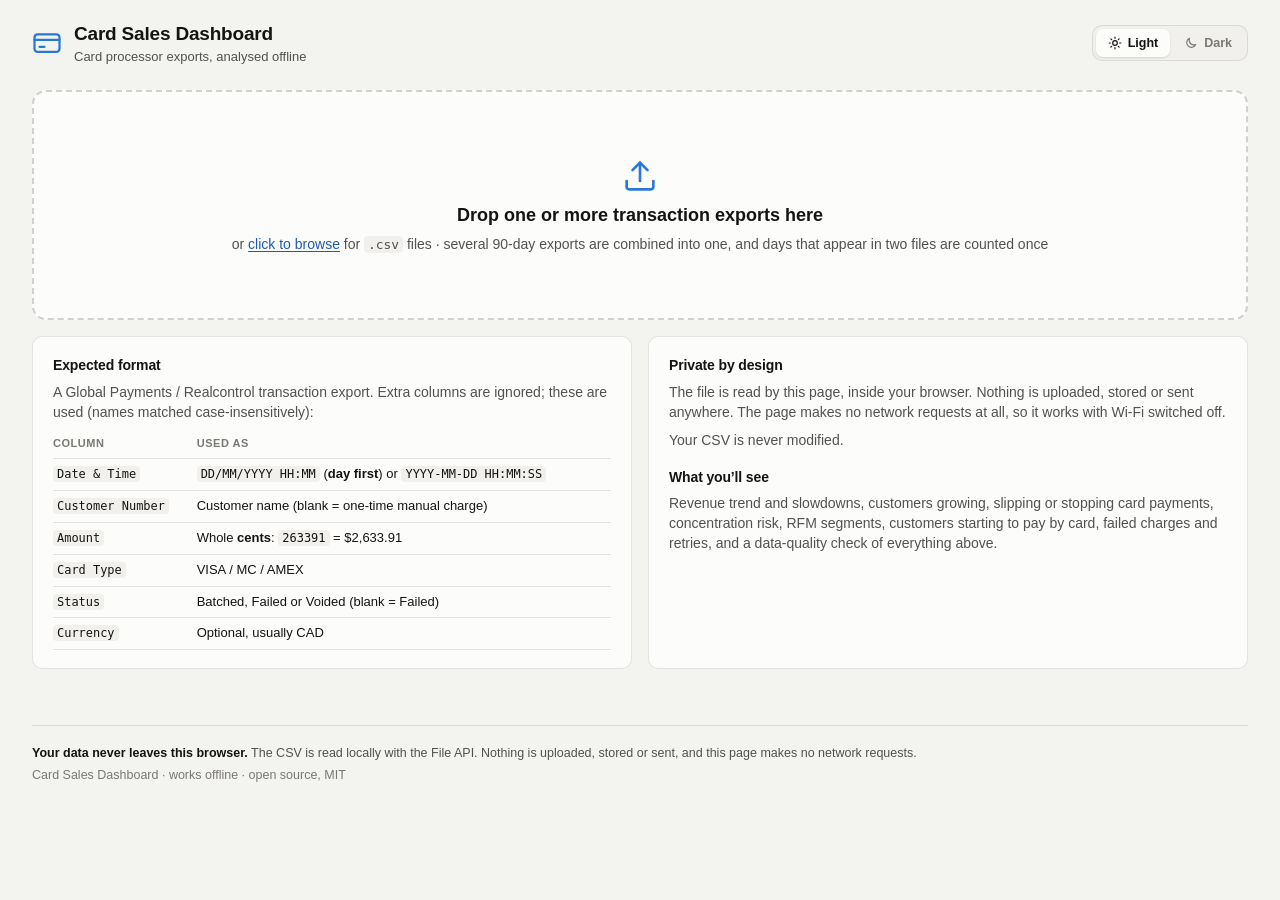
==== commit cc58f3cb: "Load several exports at once: overlaps counted once, gaps reported The card processor exports at mos" ====
--- a/dashboard.html
+++ b/dashboard.html
@@ -5,7 +5,7 @@
 <meta name="viewport" content="width=1280">
 <meta http-equiv="Content-Security-Policy" content="default-src 'none'; script-src 'unsafe-inline'; style-src 'unsafe-inline'; img-src data: blob:; font-src 'none'; connect-src 'none'; media-src 'none'; object-src 'none'; frame-src 'none'; worker-src 'none'; base-uri 'none'; form-action 'none'">
 <title>Card Sales Dashboard</title>
-<meta name="description" content="Offline credit card sales dashboard. Drop a transaction export CSV to analyse it locally in your browser.">
+<meta name="description" content="Offline credit card sales dashboard. Drop one or more transaction export CSVs to analyse them locally in your browser.">
 <style>
 /* styles.css — every colour is a custom property on :root (one place to change).
  * Light by default. data-theme="dark" (the Light / Dark switch in the top bar,
@@ -492,7 +492,9 @@
           <div><dt>Rows</dt><dd id="metaRows"></dd></div>
           <div><dt>Currency</dt><dd id="metaCurrency"></dd></div>
         </dl>
-        <button type="button" class="btn" id="loadAnother">Load another file</button>
+        <button type="button" class="btn" id="addFiles" title="Add more exports to the ones loaded (overlaps are counted once)">Add files…</button>
+        <button type="button" class="btn" id="loadAnother" title="Start again with different exports">Load other files…</button>
+        <input type="file" id="addInput" class="visually-hidden" accept=".csv,text/csv,text/plain" multiple>
       </div>
       <div class="seg-switch" id="themeSwitch" role="radiogroup" aria-label="Colour mode">
         <button type="button" role="radio" data-theme-value="light" aria-checked="true"><svg viewBox="0 0 24 24" aria-hidden="true"><circle cx="12" cy="12" r="4"/><path d="M12 2v2M12 20v2M4.9 4.9l1.4 1.4M17.7 17.7l1.4 1.4M2 12h2M20 12h2M4.9 19.1l1.4-1.4M17.7 6.3l1.4-1.4"/></svg>Light</button>
@@ -511,10 +513,10 @@
     </div>
 
     <label class="dropzone" id="dropzone" for="fileInput" tabindex="0">
-      <input type="file" id="fileInput" accept=".csv,text/csv,text/plain">
+      <input type="file" id="fileInput" accept=".csv,text/csv,text/plain" multiple>
       <svg viewBox="0 0 24 24" class="drop-icon" aria-hidden="true"><path d="M12 15V4"/><path d="m7.5 8.5 4.5-4.5 4.5 4.5"/><path d="M4 15v3.5A1.5 1.5 0 0 0 5.5 20h13a1.5 1.5 0 0 0 1.5-1.5V15"/></svg>
-      <span class="drop-title">Drop a transaction export here</span>
-      <span class="drop-sub">or <span class="link">click to browse</span> for a <code>.csv</code> file</span>
+      <span class="drop-title">Drop one or more transaction exports here</span>
+      <span class="drop-sub">or <span class="link">click to browse</span> for <code>.csv</code> files · several 90-day exports are combined into one, and days that appear in two files are counted once</span>
     </label>
 
     <div class="intro-grid">
@@ -1863,7 +1865,7 @@
       dupMap.get(k).push(r);
     }
     const duplicates = [...dupMap.values()].filter((g) => g.length > 1)
-      .map((g) => ({ customer: g[0].customer, cents: g[0].cents, card: g[0].card, day: g[0].day, rows: g.length, lines: g.map((r) => r.line) }));
+      .map((g) => ({ customer: g[0].customer, cents: g[0].cents, card: g[0].card, day: g[0].day, rows: g.length, lines: g.map((r) => (r.src ? r.src + ' line ' + r.line : r.line)) }));
 
     return {
       from, to, spanDays, unit, autoUnit: autoUnit(spanDays), dataMin, dataMax, successOnly, threshold,
@@ -2224,6 +2226,140 @@
   const api = { norm, fromCSV, toCSV, parseSince, describe, COLUMNS, CYCLE_DAYS, PAYS_BY, CYCLE, STATUS };
   if (typeof module !== 'undefined' && module.exports) module.exports = api;
   else root.CCNotes = api;
+})(typeof window !== 'undefined' ? window : globalThis);
+
+</script>
+<script>
+/* combine.js — several exports, one dataset.
+ *
+ * The card processor only exports up to 90 days at a time, so a year of
+ * history arrives as several files, and consecutive exports usually overlap by
+ * a day or more. This merges the parsed files into one set of rows:
+ *
+ *  - A transaction that appears in two files is counted once. Rows match on
+ *    date, time to the minute, customer name (as exported), amount, card type
+ *    and status. Minutes, not seconds, because older exports re-saved in Excel
+ *    only keep HH:MM while newer ones have seconds; and no processor reference
+ *    numbers, because Excel turns those into "1.74E+15".
+ *  - Identical rows inside one file are kept (they can be genuine same-day
+ *    duplicates, which the data-quality panel lists). Across files the larger
+ *    count wins: if file A has a row twice and file B has it twice too, it is
+ *    counted twice, not four times.
+ *  - Overlapping files whose rows don't match (a different kind of export,
+ *    shifted time zone) are reported, not silently doubled.
+ *  - Gaps: any stretch of 7+ days with no transaction at all, in any file, is
+ *    reported, because a missing chunk would otherwise make every regular
+ *    customer look as if they had stopped paying by card.
+ *
+ * Pure functions, no DOM. window.CCCombine in the browser, require() in Node.
+ */
+(function (root) {
+  'use strict';
+
+  const GAP_DAYS = 7;          // a gap of this many days between two transaction days is reported
+  const OVERLAP_MATCH = 0.9;   // overlapping files should agree on at least 90% of the smaller side
+
+  const keyOf = (r) => r.day + '|' + Math.floor(r.second / 60) + '|' + r.customer + '|' + r.cents + '|' + r.card + '|' + r.status;
+
+  /** Short label for a file, for line references ("Jan-Mar.csv line 12"). */
+  const labelOf = (name) => String(name || 'file').replace(/^.*[\\/]/, '');
+
+  /**
+   * files: [{ name, rows, quality }] in the order chosen. Returns
+   * { rows, quality, files: [{name, from, to, rows, kept, duplicates}], overlaps: [...], gaps: [...] }.
+   */
+  function combine(files) {
+    if (!files.length) throw new Error('No files to combine.');
+    // Earliest file first, so the overlap is always "the later file repeats the earlier one".
+    const order = files.map((f, i) => ({ f, i, start: f.rows.length ? f.rows[0].day : Infinity })).sort((a, b) => a.start - b.start || a.i - b.i);
+    const many = files.length > 1;
+    const seen = new Map();           // key → how many rows with that key are already kept
+    const out = [];
+    const info = [];
+    order.forEach(({ f }, fi) => {
+      const src = many ? labelOf(f.name) : '';
+      const here = new Map();         // key → occurrences so far in this file
+      let kept = 0;
+      for (const r of f.rows) {
+        const k = keyOf(r);
+        const j = here.get(k) || 0;
+        here.set(k, j + 1);
+        if (j < (seen.get(k) || 0)) continue;     // already counted from an earlier file
+        out.push(many ? Object.assign({}, r, { src, fileIndex: fi }) : r);
+        kept++;
+      }
+      for (const [k, n] of here) if (n > (seen.get(k) || 0)) seen.set(k, n);
+      info.push({ name: labelOf(f.name), from: f.rows.length ? f.rows[0].day : null, to: f.rows.length ? f.rows[f.rows.length - 1].day : null, rows: f.rows.length, kept, duplicates: f.rows.length - kept });
+    });
+    out.sort((a, b) => a.day - b.day || a.second - b.second || (a.fileIndex || 0) - (b.fileIndex || 0) || a.line - b.line);
+
+    // Overlap check: where two files cover the same days, they should hold the same rows.
+    const overlaps = [];
+    for (let x = 0; x < order.length; x++) {
+      for (let y = x + 1; y < order.length; y++) {
+        const A = order[x].f, B = order[y].f;
+        if (!A.rows.length || !B.rows.length) continue;
+        const lo = Math.max(A.rows[0].day, B.rows[0].day), hi = Math.min(A.rows[A.rows.length - 1].day, B.rows[B.rows.length - 1].day);
+        if (lo > hi) continue;
+        const inside = (rows) => rows.filter((r) => r.day >= lo && r.day <= hi);
+        const a = inside(A.rows), b = inside(B.rows);
+        const count = (rows) => { const m = new Map(); rows.forEach((r) => { const k = keyOf(r); m.set(k, (m.get(k) || 0) + 1); }); return m; };
+        const ca = count(a), cb = count(b);
+        let matched = 0;
+        for (const [k, n] of ca) matched += Math.min(n, cb.get(k) || 0);
+        const smaller = Math.min(a.length, b.length);
+        overlaps.push({ a: labelOf(A.name), b: labelOf(B.name), from: lo, to: hi, rowsA: a.length, rowsB: b.length, matched, ok: !smaller || matched / smaller >= OVERLAP_MATCH });
+      }
+    }
+
+    let quality = mergeQuality(order.map((o) => o.f));
+    if (many) {
+      // Rows repeated across files are read twice but used once: they are not rejected rows.
+      const repeated = info.reduce((n, f) => n + f.duplicates, 0);
+      quality = Object.assign({}, quality, { parsed: out.length, totalDataRows: quality.totalDataRows - repeated, repeatedAcrossFiles: repeated, files: info.length });
+    }
+    return { rows: out, quality, files: info, overlaps, gaps: findGaps(out) };
+  }
+
+  /** Stretches of GAP_DAYS+ between two consecutive days that have any transaction. */
+  function findGaps(rows, minDays) {
+    const n = minDays || GAP_DAYS;
+    const days = [...new Set(rows.map((r) => r.day))].sort((a, b) => a - b);
+    const gaps = [];
+    for (let i = 1; i < days.length; i++) if (days[i] - days[i - 1] >= n) gaps.push({ after: days[i - 1], before: days[i], empty: days[i] - days[i - 1] - 1 });
+    return gaps;
+  }
+
+  /** Sum the per-file data-quality reports; sampled rows keep which file they came from. */
+  function mergeQuality(files) {
+    if (files.length === 1) return files[0].quality;
+    const q = {
+      totalDataRows: 0, parsed: 0, blankLines: 0,
+      badDate: [], badAmount: [], shortRows: [], unknownStatus: [], dateFormats: {},
+      blankCustomer: 0, blankStatus: 0, suffixedFailed: 0,
+      negative: [], zero: [], currencies: {}, cardTypes: {}, columns: {}, ignoredColumns: 0,
+    };
+    const add = (into, from) => { for (const [k, v] of Object.entries(from || {})) into[k] = (into[k] || 0) + v; };
+    for (const f of files) {
+      const fq = f.quality, src = labelOf(f.name);
+      ['totalDataRows', 'parsed', 'blankLines', 'blankCustomer', 'blankStatus', 'suffixedFailed'].forEach((k) => { q[k] += fq[k] || 0; });
+      ['badDate', 'badAmount', 'shortRows', 'unknownStatus', 'negative', 'zero'].forEach((k) => {
+        (fq[k] || []).forEach((it) => q[k].push(Object.assign({}, it, { src })));
+        if (fq[k] && fq[k].overflow) q[k].overflow = (q[k].overflow || 0) + fq[k].overflow;
+      });
+      add(q.dateFormats, fq.dateFormats); add(q.currencies, fq.currencies); add(q.cardTypes, fq.cardTypes);
+      for (const [k, v] of Object.entries(fq.columns || {})) if (!q.columns[k]) q.columns[k] = v;
+      q.ignoredColumns = Math.max(q.ignoredColumns, fq.ignoredColumns || 0);
+    }
+    return q;
+  }
+
+  /** "Jan-Mar.csv line 12" when rows came from several files, else "line 12". */
+  const where = (r) => (r && r.src ? r.src + ' line ' : 'line ') + (r ? r.line : '');
+
+  const api = { combine, findGaps, mergeQuality, keyOf, where, GAP_DAYS, OVERLAP_MATCH };
+  if (typeof module !== 'undefined' && module.exports) module.exports = api;
+  else root.CCCombine = api;
 })(typeof window !== 'undefined' ? window : globalThis);
 
 </script>
@@ -2977,11 +3113,13 @@
 (function () {
   'use strict';
 
-  const P = window.CCParse, M = window.CCMetrics, C = window.CCCharts, F = window.CCFormat, G = window.CCGroups, N = window.CCNotes;
+  const P = window.CCParse, M = window.CCMetrics, C = window.CCCharts, F = window.CCFormat, G = window.CCGroups, N = window.CCNotes, X = window.CCCombine;
   const $ = (id) => document.getElementById(id);
 
   const state = {
     rows: null, quality: null, fileName: '', fileSize: 0,
+    // Every export loaded (the processor caps each at 90 days), parsed separately, then combined.
+    files: [], coverage: null, loadWarning: '',
     from: null, to: null, preset: 'all', unit: 'auto', status: 'all', threshold: 0.25,
     slopesAll: false, cadenceAll: false, segment: null, analysis: null,
     // Customer groups: { "label in export": "customer it belongs to" }, kept in this browser.
@@ -3121,22 +3259,32 @@
   // ---------------------------------------------------------------------------
   // Loading
   // ---------------------------------------------------------------------------
-  async function loadFile(file) {
-    if (!file) return;
-    let text;
-    try { text = await file.text(); }
-    catch (e) { return showError('The file could not be opened by the browser.', String(e && e.message || e)); }
-    let parsed;
-    try { parsed = P.parseTransactions(text, { fileName: file.name }); }
-    catch (e) { return showError(e.message, e.detail || ''); }
+  /** Load one or more exports. append = add them to the files already loaded. */
+  async function loadFiles(fileList, append) {
+    const list = Array.from(fileList || []).filter(Boolean);
+    if (!list.length) return;
+    const parsedFiles = [];
+    for (const file of list) {
+      let text;
+      try { text = await file.text(); }
+      catch (e) { return failLoad(append, (list.length > 1 || append ? file.name + ': ' : '') + 'the file could not be opened by the browser.', String(e && e.message || e)); }
+      try { parsedFiles.push(Object.assign(P.parseTransactions(text, { fileName: file.name }), { name: file.name, size: file.size })); }
+      catch (e) { return failLoad(append, (list.length > 1 || append ? file.name + ': ' : '') + e.message, e.detail || ''); }
+    }
+    const files = (append ? state.files : []).concat(parsedFiles);
+    const combined = X.combine(files);
+    const newNames = new Set(parsedFiles.map((p) => p.name.replace(/^.*[\\/]/, '')));
+    const added = append ? combined.files.filter((f) => newNames.has(f.name)).reduce((n, f) => n + f.kept, 0) : null;
+    state.loadWarning = append && added === 0 ? 'The added file' + (list.length > 1 ? 's' : '') + ' contained nothing new: every row was already in the files loaded.' : '';
 
     Object.assign(state, {
-      rows: parsed.rows, quality: parsed.quality, fileName: file.name, fileSize: file.size,
+      files, rows: combined.rows, quality: combined.quality, coverage: combined,
+      fileName: files.length === 1 ? files[0].name : files.length + ' files', fileSize: files.reduce((n, f) => n + (f.size || 0), 0),
       preset: 'all', unit: 'auto', status: 'all', segment: null, slopesAll: false, cadenceAll: false,
     });
     refreshGroups();
     pruneSelection();
-    const dMin = parsed.rows[0].day, dMax = parsed.rows[parsed.rows.length - 1].day;
+    const dMin = state.rows[0].day, dMax = state.rows[state.rows.length - 1].day;
     state.from = dMin; state.to = dMax;
     const t0 = M.ymd(dMin), t1 = M.ymd(dMax);
     state.minAllowed = M.dayOf(t0.y, t0.m, 1);
@@ -3152,6 +3300,15 @@
     $('app').dataset.state = 'ready';
     render();
     window.scrollTo(0, 0);
+  }
+
+  function failLoad(append, message, detail) {
+    if (append && state.rows) {      // keep what is loaded; say what went wrong
+      state.loadWarning = 'Nothing was added. ' + message + (detail ? ' ' + detail : '');
+      render();
+      return;
+    }
+    showError(message, detail);
   }
 
   function showError(message, detail) {
@@ -3222,7 +3379,7 @@
     const q = state.quality;
     const rows = state.rows;
     $('metaFile').textContent = state.fileName;
-    $('metaFile').title = state.fileName;
+    $('metaFile').title = state.files.map((f) => f.name).join('\n') || state.fileName;
     $('metaRange').textContent = fmtDay(rows[0].day) + ' – ' + fmtDay(rows[rows.length - 1].day) + ' (' + plural(rows[rows.length - 1].day - rows[0].day + 1, 'day') + ')';
     $('metaRows').textContent = F.int(q.parsed) + (q.totalDataRows !== q.parsed ? ' of ' + F.int(q.totalDataRows) : '');
     const cur = Object.keys(q.currencies);
@@ -3250,7 +3407,7 @@
       : 'it is too short to tell who started paying by card (some regulars only pay monthly)';
     const stop = a.cardStop.known ? 'customers with no card payment in the last ' + a.cardStop.days + ' days are recorded as having stopped paying by card'
       : 'it is too short to tell who stopped paying by card (that takes ' + a.cardStop.days + ' days without a card payment)';
-    return 'This export covers ' + days + ' (' + tf.label + '), so ' + cmp + '; ' + track + '; ' + fresh + '; and ' + stop + '. Charts are grouped by ' + a.unit + '.';
+    return (state.files.length > 1 ? 'These ' + state.files.length + ' exports cover ' : 'This export covers ') + days + ' (' + tf.label + '), so ' + cmp + '; ' + track + '; ' + fresh + '; and ' + stop + '. Charts are grouped by ' + a.unit + '.';
   }
 
   function renderNotices(a) {
@@ -3276,15 +3433,28 @@
       box.append(notice('info', plural(pend.length, 'set') + ' of customer names look like one customer on several cards (' + eg + (pend.length > 3 ? ', …' : '') + '). Until they are grouped, each name counts as a separate customer.',
         { label: 'Review customer groups', onclick: openGroups }));
     }
+    if (state.loadWarning) box.append(notice('warn', state.loadWarning));
+    const cov = state.coverage;
+    if (cov && cov.files.length > 1) {
+      const dup = cov.files.reduce((n, f) => n + f.duplicates, 0);
+      box.append(notice('info', plural(cov.files.length, 'file') + ' combined: ' + cov.files.map((f) => f.name + ' (' + (f.from == null ? 'empty' : fmtDay(f.from) + ' – ' + fmtDay(f.to)) + ', ' + F.int(f.rows) + ' rows)').join('; ') + '. ' +
+        (dup ? F.int(dup) + ' rows appeared in more than one file and were counted once.' : 'No file repeats another.')));
+      cov.overlaps.filter((o) => !o.ok).forEach((o) => box.append(notice('warn', o.a + ' and ' + o.b + ' both cover ' + fmtDay(o.from) + ' – ' + fmtDay(o.to) + ', but only ' + o.matched + ' of their rows match (' + o.rowsA + ' and ' + o.rowsB + ' rows on those days). They may be different kinds of export or use different time zones, so those days may be counted twice. Check both files are for the same account.')));
+    }
+    if (cov) {
+      const gaps = cov.gaps.filter((g) => g.before > a.from && g.after < a.to);
+      if (gaps.length) box.append(notice('warn', 'No transactions at all ' + gaps.map((g) => 'between ' + fmtDay(g.after) + ' and ' + fmtDay(g.before) + ' (' + plural(g.empty, 'day') + ')').join('; ') +
+        '. If the business was trading then, that stretch is missing from the files loaded. Add the export for those dates, or every regular customer will look as if they paused.', { label: 'Add files…', onclick: () => $('addInput').click() }));
+    }
     const cur = Object.keys(q.currencies);
-    if (cur.length > 1) box.append(notice('warn', 'This file mixes currencies (' + cur.map((c) => c + ': ' + q.currencies[c]).join(', ') + '). Amounts are added together as-is, so totals mix currencies. Filter the export to one currency for accurate figures.'));
+    if (cur.length > 1) box.append(notice('warn', 'The data mixes currencies (' + cur.map((c) => c + ': ' + q.currencies[c]).join(', ') + '). Amounts are added together as-is, so totals mix currencies. Filter the export to one currency for accurate figures.'));
     const rejected = q.totalDataRows - q.parsed;
     if (rejected) box.append(notice('warn', plural(rejected, 'row') + ' could not be read and ' + (rejected === 1 ? 'was' : 'were') + ' left out. See Data quality at the bottom for line numbers.'));
     const partial = a.buckets.filter((b) => b.partial);
     if (partial.length && a.unit !== 'day') {
       const n = noun();
       box.append(notice('info', partial.map((b) => b.short).join(' and ') + (partial.length > 1 ? ' are partial ' + n + 's' : ' is a partial ' + n) +
-        ' (the selected range starts ' + fmtDay(a.from) + ' and ends ' + fmtDay(a.to) + '). They are hatched in the charts and skipped in the % change chart' +
+        ' (the selected range starts ' + fmtDay(a.from) + ' and ends ' + fmtDay(a.to) + '). ' + (partial.length > 1 ? 'They are' : 'It is') + ' hatched in the charts and skipped in the % change chart' +
         (a.timeframe.period === 'week' ? '; the tiles and customer tracking use complete 7-day blocks, so they are not affected.' : '; the tiles and customer tracking use complete months only.') +
         (n === 'month' || n === 'quarter' ? ' If your export covers the whole ' + n + ', set From/To to its first and last day.' : '')));
     }
@@ -3764,14 +3934,15 @@
     const rejected = q.totalDataRows - q.parsed;
     const sampleLines = (arr, f) => arr.slice(0, 8).map(f).join('; ') + (arr.length > 8 ? '; …' : '');
     add(rejected ? 'warn' : 'ok', 'Rows parsed', F.int(q.parsed) + ' of ' + F.int(q.totalDataRows), q.blankLines ? plural(q.blankLines, 'blank line') + ' skipped' : '');
-    add(q.badDate.length ? 'warn' : 'ok', 'Rows with unparseable dates', F.int(q.badDate.length), q.badDate.length ? 'Excluded. ' + sampleLines(q.badDate, (r) => 'line ' + r.line + ': “' + r.value + '”') : '');
+    if (q.files > 1) add('ok', 'Rows repeated across files', F.int(q.repeatedAcrossFiles), 'From ' + plural(q.files, 'file') + '. The same transaction in two overlapping exports (same day, minute, customer, amount, card and status) is counted once.');
+    add(q.badDate.length ? 'warn' : 'ok', 'Rows with unparseable dates', F.int(q.badDate.length), q.badDate.length ? 'Excluded. ' + sampleLines(q.badDate, (r) => X.where(r) + ': “' + r.value + '”') : '');
     const fmts = Object.keys(q.dateFormats);
     add(fmts.length > 1 ? 'warn' : 'info', 'Date format', fmts.map((f) => P.DATE_FORMATS[f]).join(' + '),
       fmts.length > 1 ? 'This file mixes formats (' + fmts.map((f) => F.int(q.dateFormats[f]) + ' ' + P.DATE_FORMATS[f]).join(', ') + '). Both are unambiguous, so every row was still read correctly, but check how the export was produced.'
         : 'Detected automatically. Slash dates are always read day first (03/11/2025 = 3 November); month-first dates are rejected.');
-    if (q.badAmount.length) add('warn', 'Rows with unreadable amounts', F.int(q.badAmount.length), 'Excluded. Amount must be whole cents. ' + sampleLines(q.badAmount, (r) => 'line ' + r.line + ': “' + r.value + '”'));
-    if (q.shortRows.length) add('warn', 'Rows with too few fields', F.int(q.shortRows.length), 'Excluded. ' + sampleLines(q.shortRows, (r) => 'line ' + r.line + ' (' + r.got + ' fields)'));
-    if (q.unknownStatus.length) add('warn', 'Unrecognised status values', F.int(q.unknownStatus.length), 'Excluded. ' + sampleLines(q.unknownStatus, (r) => 'line ' + r.line + ': “' + r.value + '”'));
+    if (q.badAmount.length) add('warn', 'Rows with unreadable amounts', F.int(q.badAmount.length), 'Excluded. Amount must be whole cents. ' + sampleLines(q.badAmount, (r) => X.where(r) + ': “' + r.value + '”'));
+    if (q.shortRows.length) add('warn', 'Rows with too few fields', F.int(q.shortRows.length), 'Excluded. ' + sampleLines(q.shortRows, (r) => X.where(r) + ' (' + r.got + ' fields)'));
+    if (q.unknownStatus.length) add('warn', 'Unrecognised status values', F.int(q.unknownStatus.length), 'Excluded. ' + sampleLines(q.unknownStatus, (r) => X.where(r) + ': “' + r.value + '”'));
     const grouped = [...state.members.values()].reduce((n, l) => n + l.length, 0);
     const pendN = pendingSuggestions().length;
     add(pendN ? 'warn' : 'info', 'Customer names grouped', grouped ? F.int(grouped) + ' → ' + F.int(state.members.size) : '0',
@@ -3806,7 +3977,7 @@
       if (!list || !list.length) return;
       body.append(el('h4', { text: title }));
       body.append(table([
-        { key: 'line', label: 'Line', num: true },
+        { key: 'line', label: 'Line', num: true, fmt: (r) => (r.src ? r.src + ' · ' + r.line : r.line) },
         { key: 'day', label: 'Date', fmt: (r) => fmtDay(r.day) },
         { key: 'customer', label: 'Customer', name: true, fmt: (r) => nameCell(r.customer, r.oneTime) },
         { key: 'cents', label: 'Amount', num: true, fmt: (r) => F.money(r.cents / 100, 2) },
@@ -3849,7 +4020,9 @@
 
   function bind() {
     const input = $('fileInput');
-    input.addEventListener('change', () => { loadFile(input.files[0]); });
+    input.addEventListener('change', () => { loadFiles(input.files, false); });
+    $('addInput').addEventListener('change', (e) => { loadFiles(Array.from(e.target.files), true); e.target.value = ''; });
+    $('addFiles').addEventListener('click', () => $('addInput').click());
     $('dropzone').addEventListener('keydown', (e) => { if (e.key === 'Enter' || e.key === ' ') { e.preventDefault(); input.click(); } });
     $('loadAnother').addEventListener('click', () => { input.value = ''; input.click(); });
 
@@ -3863,7 +4036,8 @@
     document.addEventListener('drop', (e) => {
       if (!hasFiles(e)) return;
       e.preventDefault(); depth = 0; overlay.hidden = true;
-      loadFile(e.dataTransfer.files[0]);
+      // Dropping onto a loaded dashboard adds to it; on the start page it starts fresh.
+      loadFiles(e.dataTransfer.files, !!state.rows && !$('dashboard').hidden);
     });
 
     $('preset').addEventListener('change', (e) => { if (e.target.value === 'custom') return; applyPreset(e.target.value); render(); });
@@ -3961,7 +4135,7 @@
   window.ccDashboard = {
     get state() { return $('app').dataset.state; },
     get analysis() { return state.analysis; },
-    loadText(text, name) { return loadFile(new File([text], name || 'test.csv', { type: 'text/csv' })); },
+    loadText(text, name) { return loadFiles([new File([text], name || 'test.csv', { type: 'text/csv' })], false); },
     summary() {
       const a = state.analysis;
       if (!a || a.empty) return null;
@@ -3981,6 +4155,8 @@
         lost: a.cardStop.lost.map((x) => ({ name: x.name, status: x.status, since: x.sinceText || '' })), seasonalOff: a.cardStop.seasonal.map((x) => x.name),
         notes: { loaded: Object.keys(state.notes).length, applied: a.notesApplied, monthlySkipped: a.momentum.monthlySkipped },
         theme: document.documentElement.dataset.theme || 'light', view: state.view,
+        coverage: state.coverage ? { files: state.coverage.files.map((f) => ({ name: f.name, from: f.from == null ? null : M.isoDate(f.from), to: f.to == null ? null : M.isoDate(f.to), rows: f.rows, kept: f.kept })),
+          overlapsOk: state.coverage.overlaps.every((o) => o.ok), gaps: state.coverage.gaps.map((g) => [M.isoDate(g.after), M.isoDate(g.before)]) } : null,
         explorer: { selected: state.selected.slice(), gross: state.explorer && !state.explorer.empty && state.selected.length ? state.explorer.totals.gross : null,
           count: state.explorer && !state.explorer.empty && state.selected.length ? state.explorer.totals.count : null,
           failed: state.explorer && !state.explorer.empty && state.selected.length ? state.explorer.retry.failedTotal : null },
